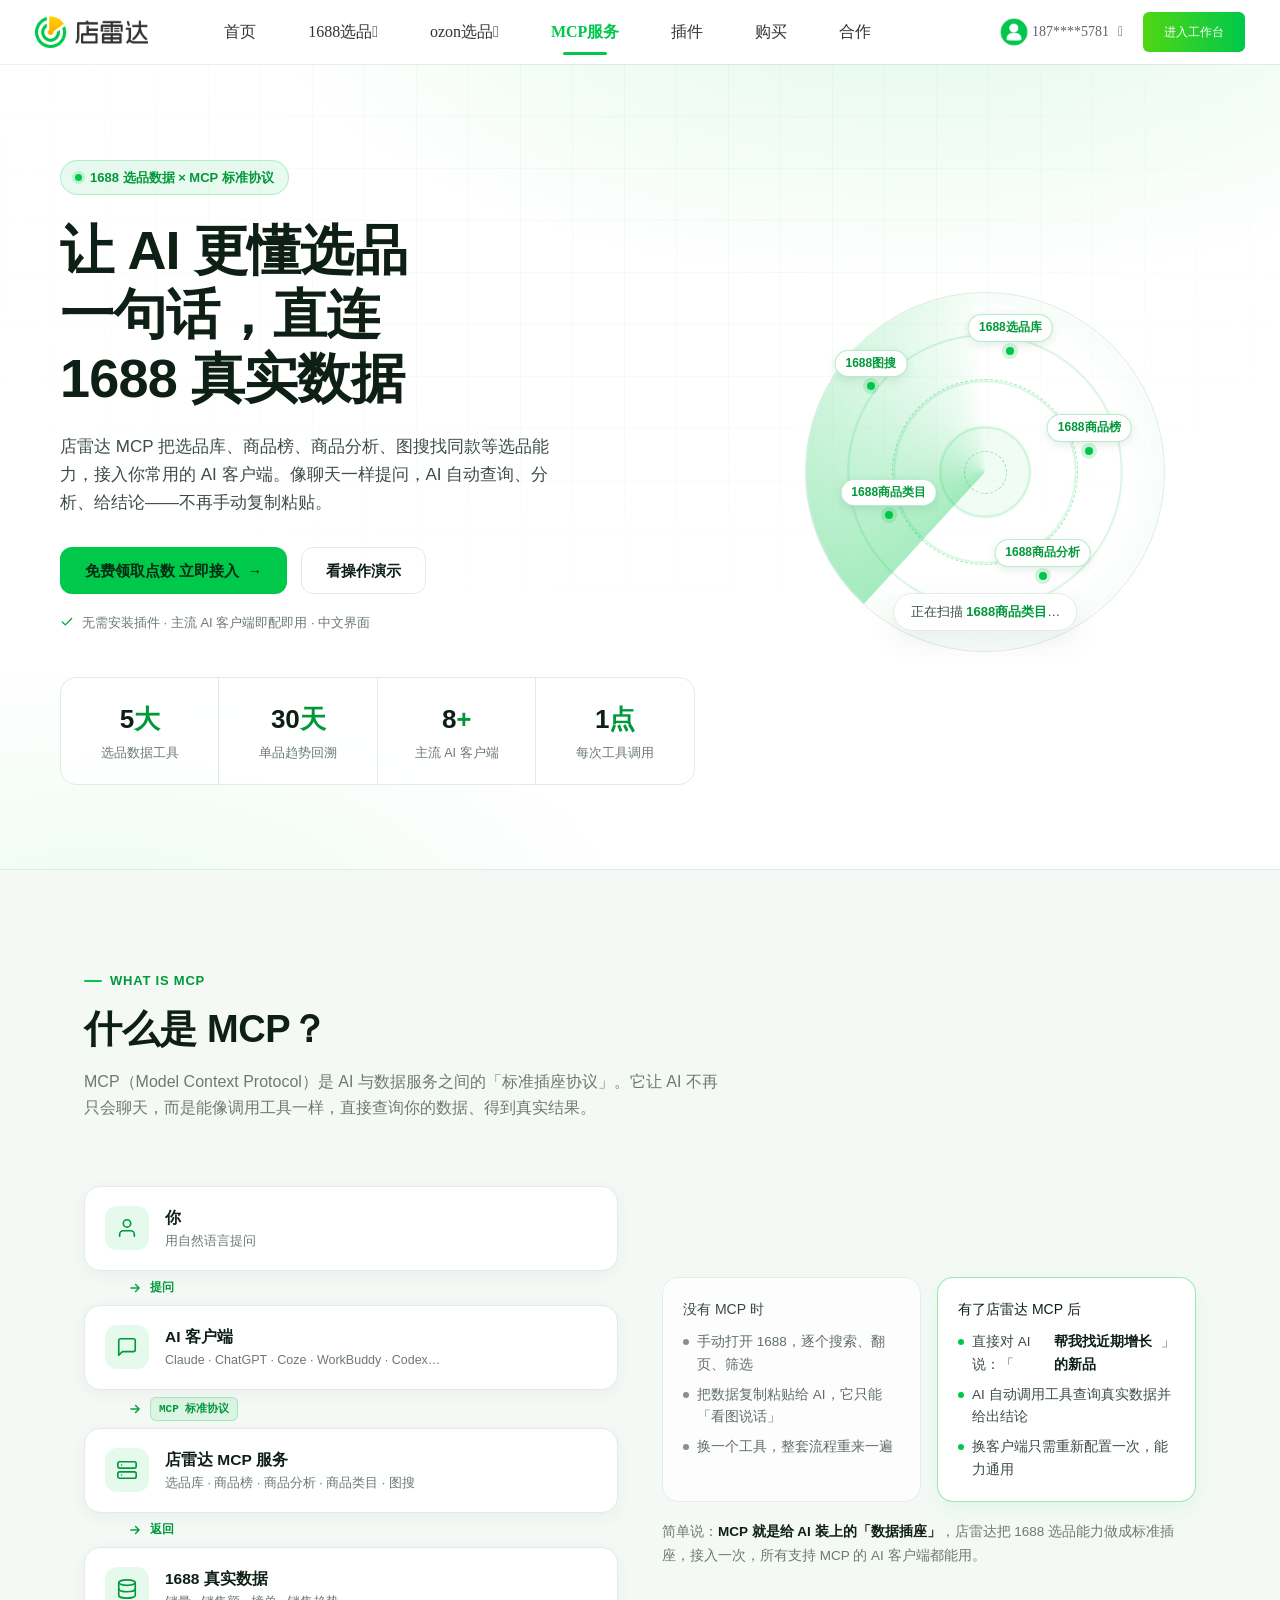
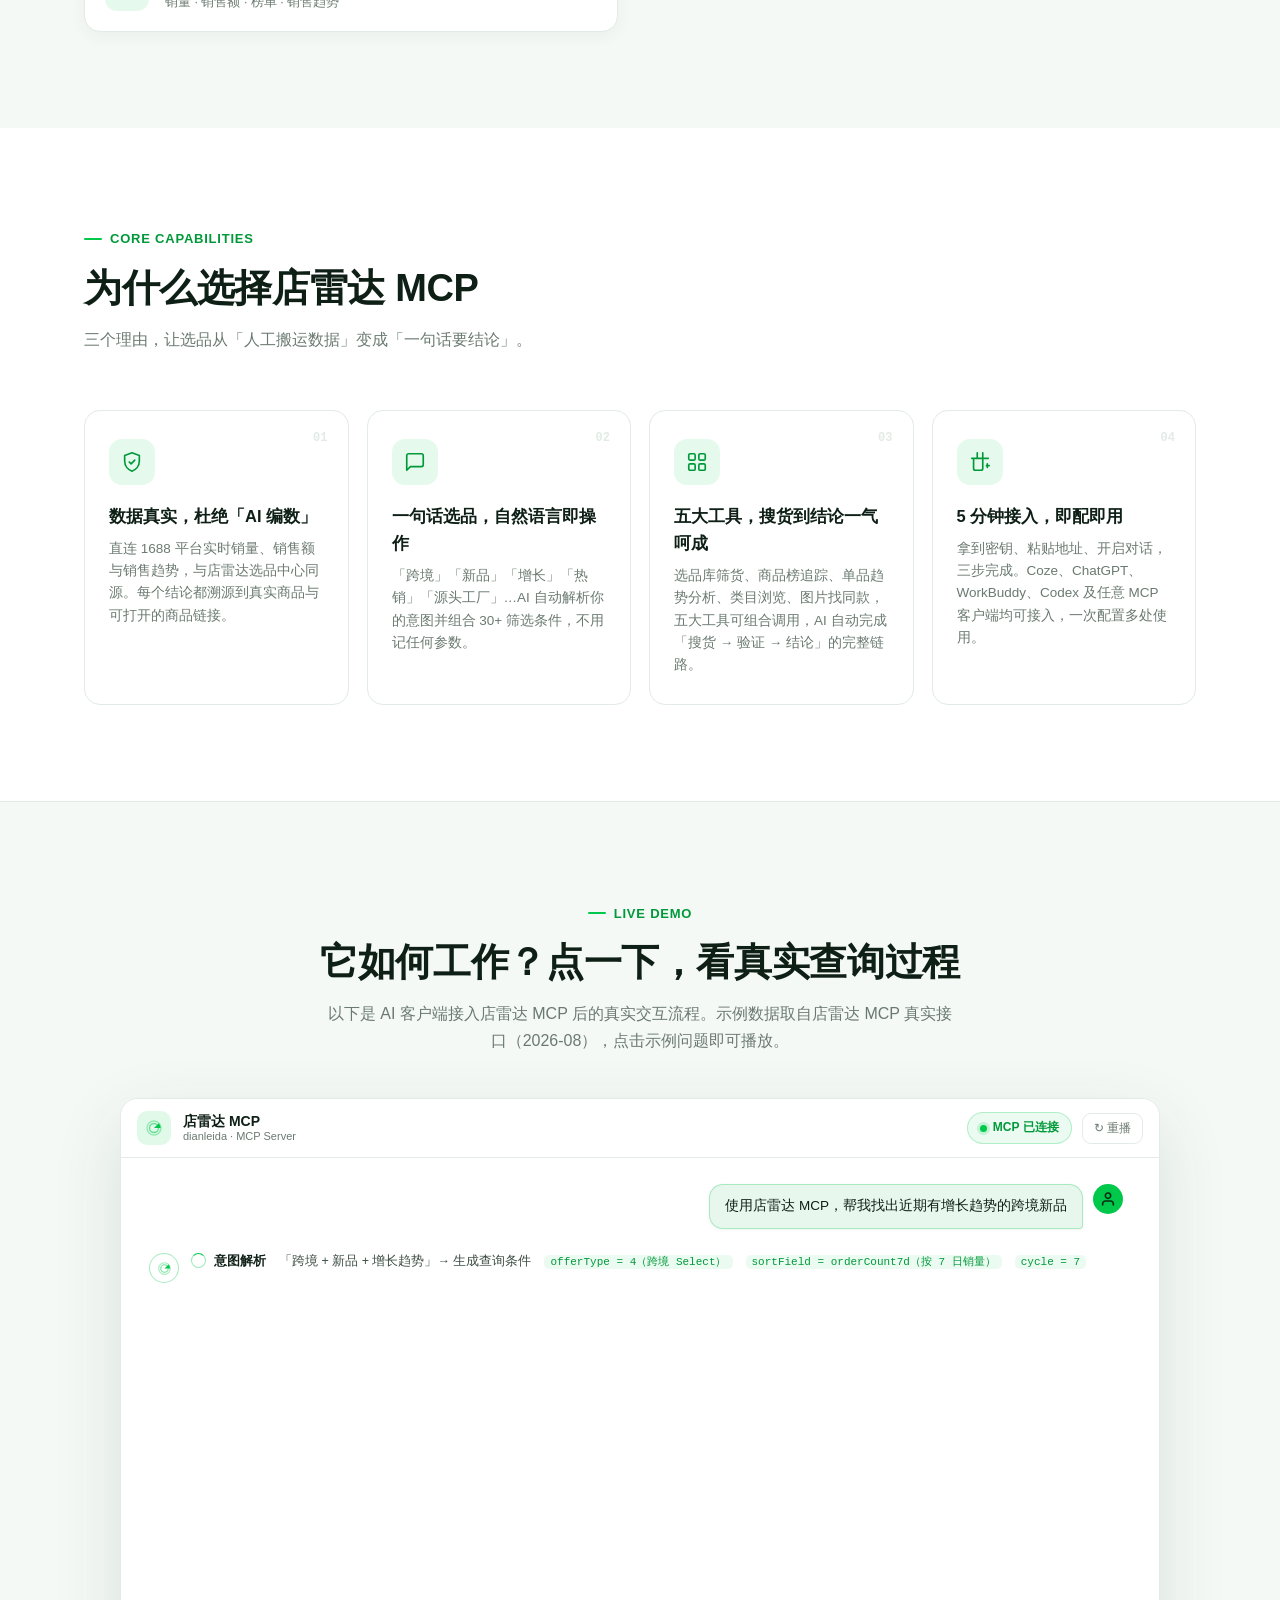
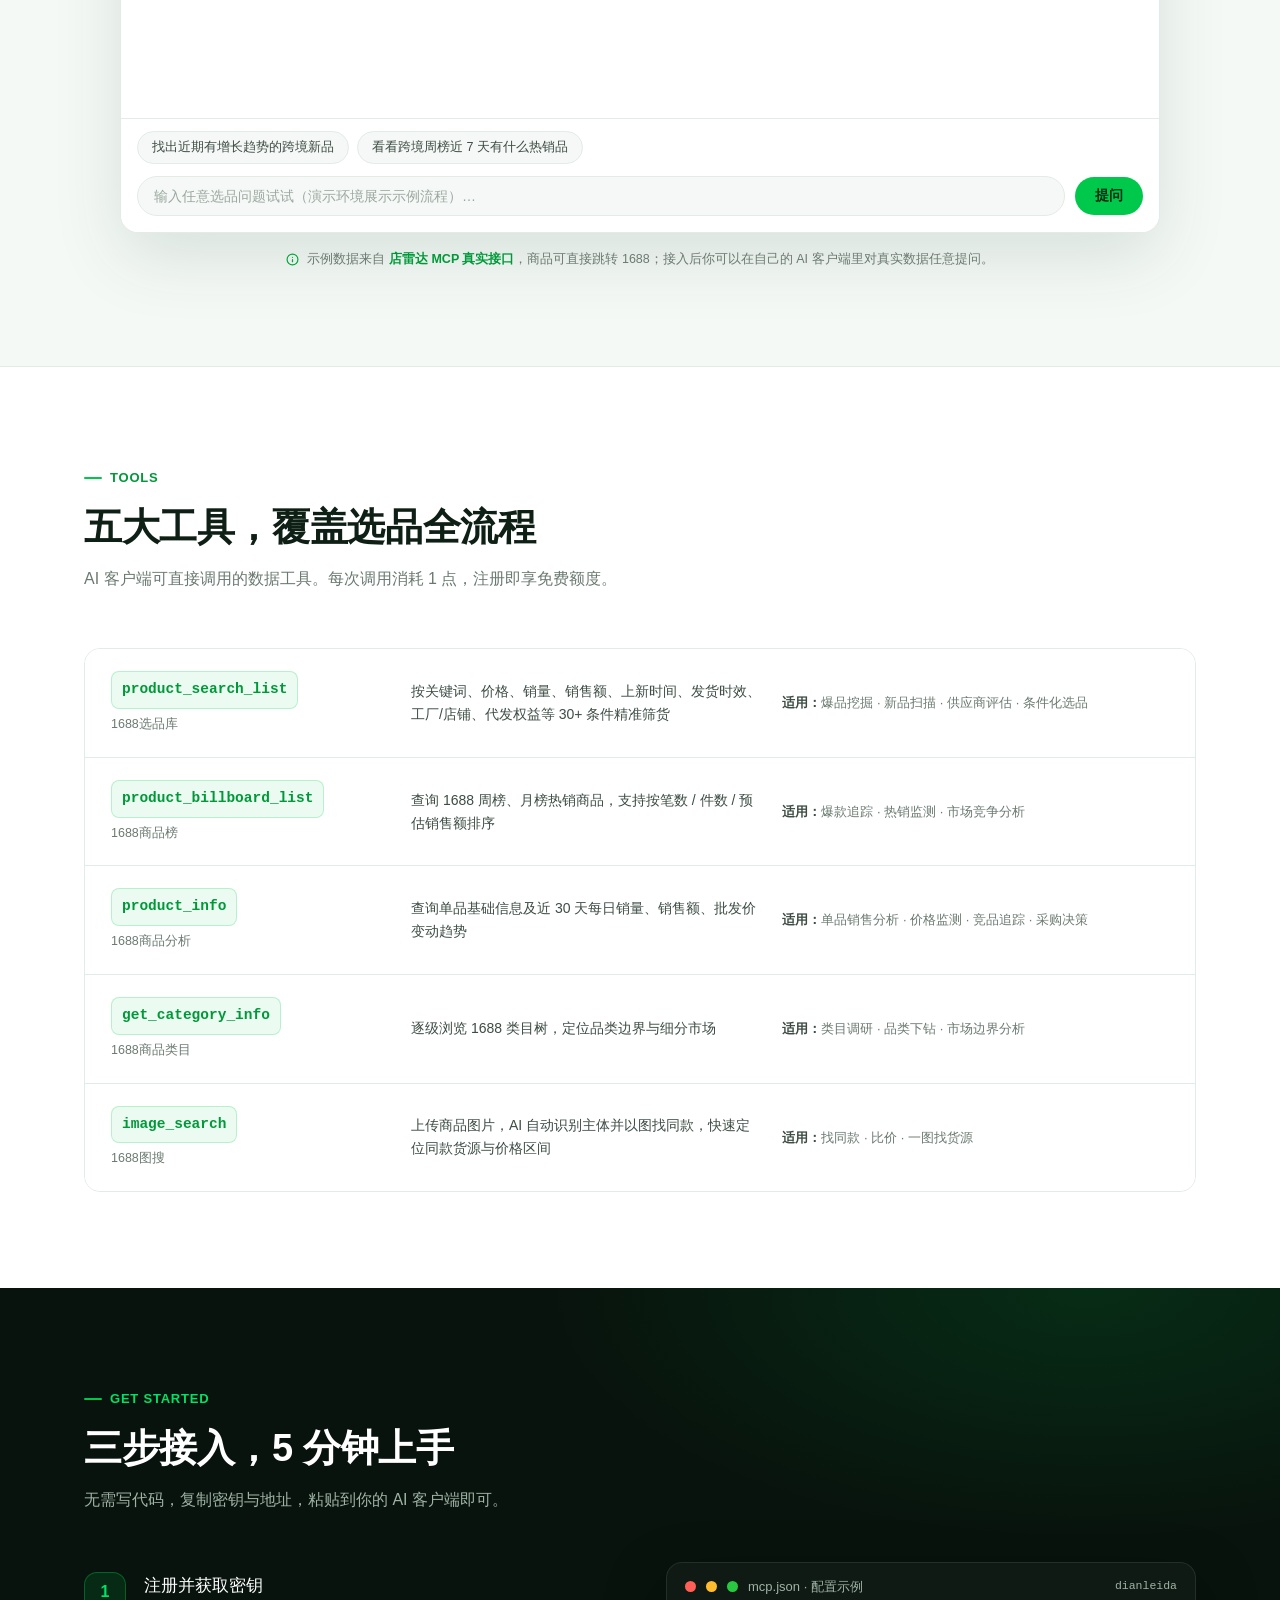
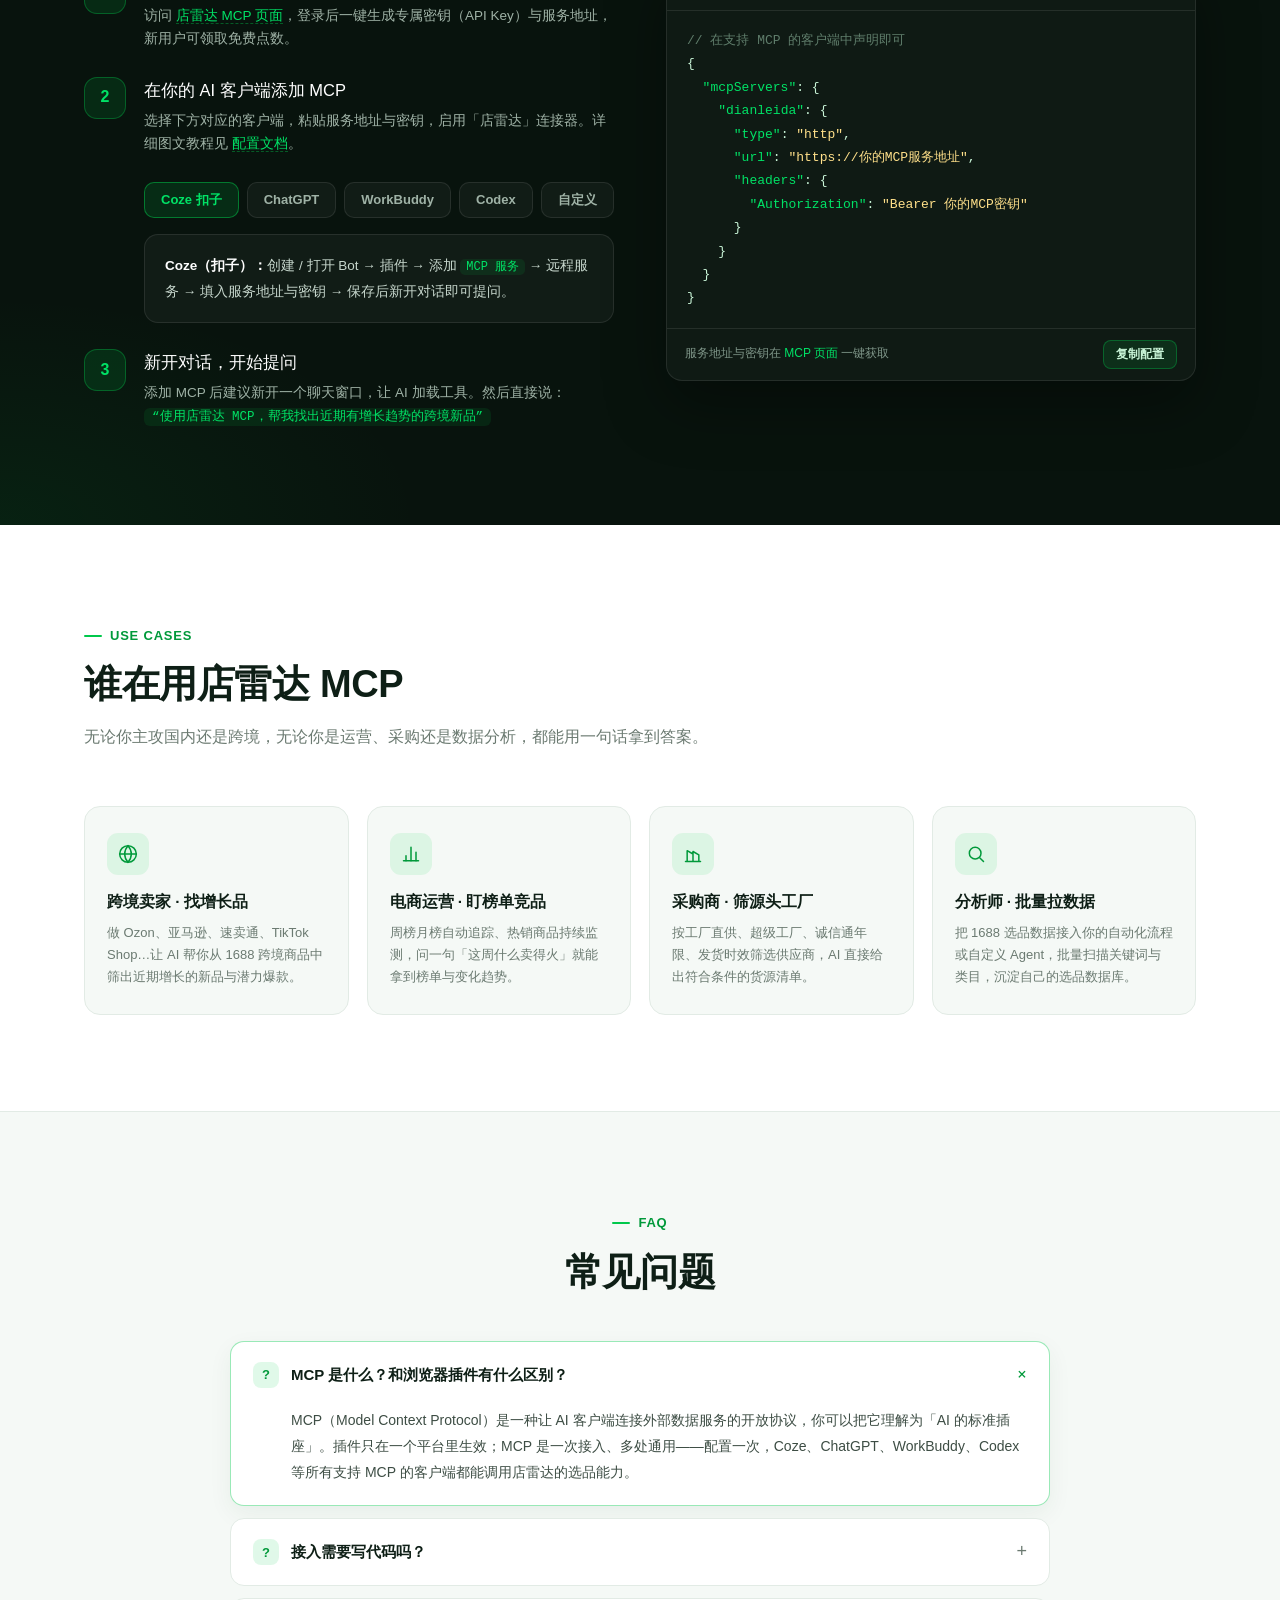
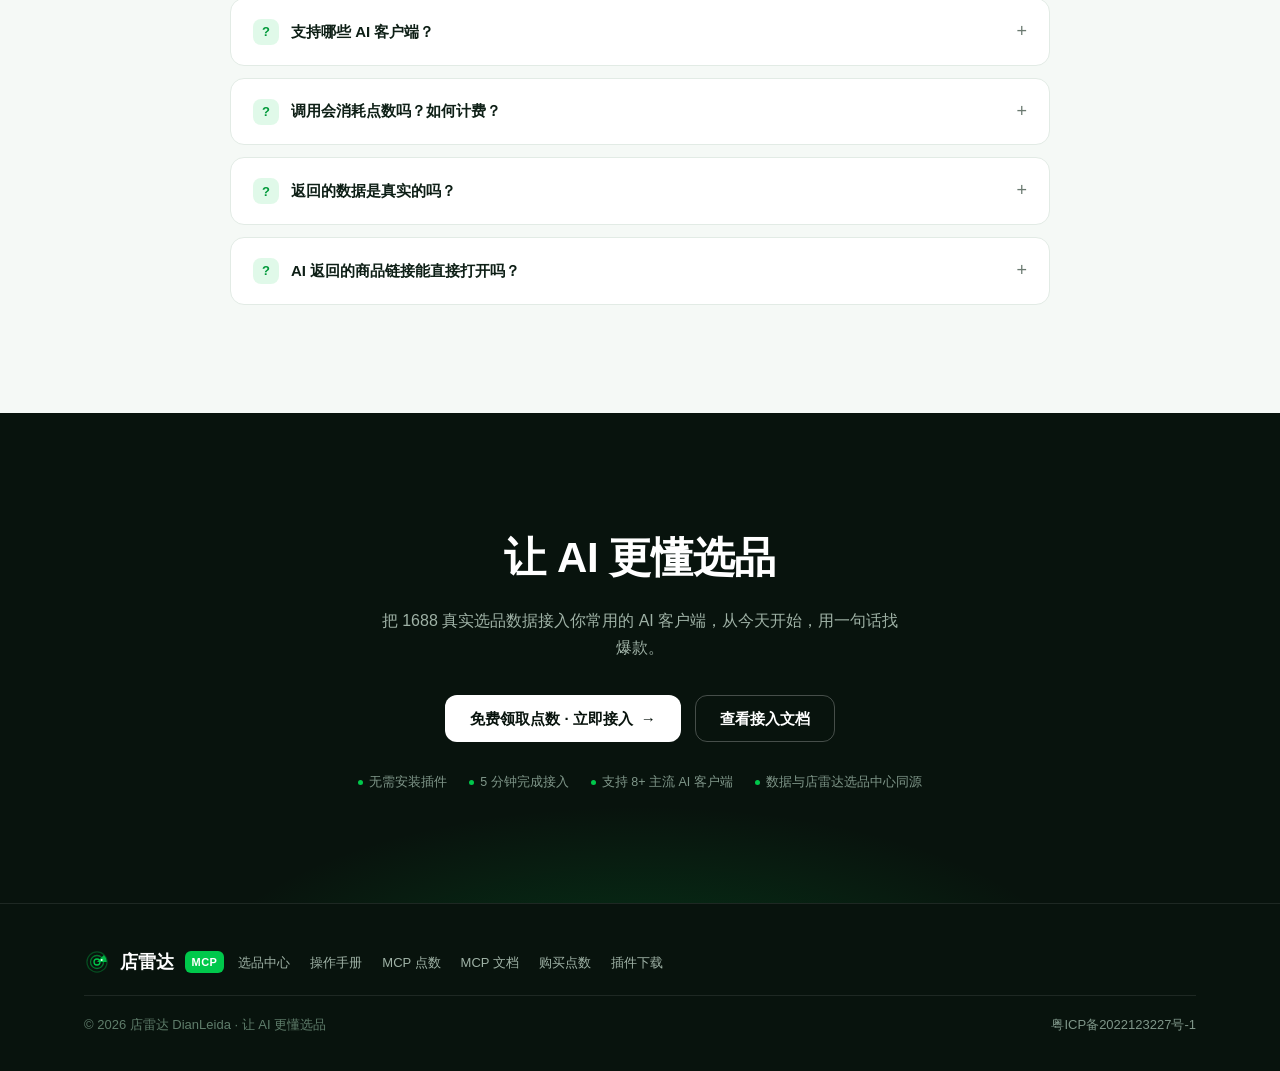
==== 店雷达MCP服务宣传页_嵌入官网导航.html @ 840b2413 "更新: 2026-08-27 16:36:13" ====
<!DOCTYPE html>
<!-- saved from url=(0035)https://www.dianleida.net/download/ -->
<html data-region="ZH" data-n-head="%7B%22data-region%22:%7B%22ssr%22:%22ZH%22%7D%7D"><head>
<!-- 本地静态版：已移除所有脚本和脚本预加载，适合 file:/// 直接打开预览。 -->
<meta http-equiv="Content-Type" content="text/html; charset=UTF-8">
  <meta data-n-head="ssr" name="viewport" content="width=device-width,initial-scale=0.3"><meta data-n-head="ssr" name="baidu-site-verification" content="code-od80mkJdnv"><meta data-n-head="ssr" name="360-site-verification" content="d1bf6523ea0f85540621f820e0c58ddf"><meta data-n-head="ssr" name="sogou_site_verification" content="Ooa70BDplV"><meta data-n-head="ssr" name="google-site-verification" content="0fc0b0c3528fc96b"><meta data-n-head="ssr" data-hid="keywords" name="keywords" content="店雷达,1688插件,阿里巴巴1688数据分析,1688运营,1688类目,1688同行,1688关键词,电商插件,1688上架时间,下载1688图片"><meta data-n-head="ssr" data-hid="description" name="description" content="店雷达1688数据分析工具，助力商家快速选品和分析竞品数据。掌握1688同行店铺数据、关键词排名，支持分析成交记录、SKU销量分析、查看1688类目、商品上架时间、下载1688商品图片和准确查询导出任意商品的交易数据。是一款易安装，快上手、安全的数据分析工具。"><title>店雷达 MCP 服务 · 让 AI 更懂选品</title><!--<base href="/">--><base href="."><link data-n-head="ssr" rel="icon" type="image/x-icon" href="https://obs-office-web.dianleida.net/images/office-web/logo.ico"><!-- 静态预览：已屏蔽本地缓存的统计脚本 hm.js / hm(1).js，避免打点请求。 --><link rel="stylesheet" href="./店雷达1688数据分析插件_阿里数据分析工具下载免费试用_files/971fd23.css"><link rel="stylesheet" href="./店雷达1688数据分析插件_阿里数据分析工具下载免费试用_files/3654290.css"><link rel="stylesheet" href="./店雷达1688数据分析插件_阿里数据分析工具下载免费试用_files/8554608.css"><link rel="stylesheet" href="./店雷达1688数据分析插件_阿里数据分析工具下载免费试用_files/bf22131.css"><link rel="stylesheet" href="./店雷达1688数据分析插件_阿里数据分析工具下载免费试用_files/74f6dd1.css"><link rel="stylesheet" href="./店雷达1688数据分析插件_阿里数据分析工具下载免费试用_files/af297b2.css"><link rel="stylesheet" href="./店雷达1688数据分析插件_阿里数据分析工具下载免费试用_files/9727f31.css"><link rel="stylesheet" href="./店雷达1688数据分析插件_阿里数据分析工具下载免费试用_files/f94f15a.css"><link rel="stylesheet" href="./店雷达1688数据分析插件_阿里数据分析工具下载免费试用_files/09b8680.css"><link rel="stylesheet" href="./店雷达1688数据分析插件_阿里数据分析工具下载免费试用_files/06aa8a3.css"><link rel="stylesheet" href="./店雷达1688数据分析插件_阿里数据分析工具下载免费试用_files/1fa6f61.css"><link rel="stylesheet" href="./店雷达1688数据分析插件_阿里数据分析工具下载免费试用_files/0e08258.css">
  <!-- 静态预览：已屏蔽百度统计脚本，避免本地预览产生外部请求。 -->
  <!-- <meta name="referrer" content="no-referrer" /> -->
  <!-- 静态预览：已屏蔽店雷达统计脚本，避免本地预览产生外部请求。 -->
  
  
   <style type="text/css">@font-face {font-family: "aliyun-captcha-iconfont";src: url("[data-uri]") format("woff2");}.iconfont-aliyun-captcha {font-family: "aliyun-captcha-iconfont" !important;font-size: 16px;font-style: normal;-webkit-font-smoothing: antialiased;-moz-osx-font-smoothing: grayscale;}.aliyun-captcha .icon-close-line:before {content: "\e67e";}</style>
<link rel="preload" as="style" href="./店雷达1688数据分析插件_阿里数据分析工具下载免费试用_files/dab0f48.css"><link rel="preload" as="style" href="./店雷达1688数据分析插件_阿里数据分析工具下载免费试用_files/abe4d73.css"><link rel="preload" as="style" href="./店雷达1688数据分析插件_阿里数据分析工具下载免费试用_files/05ef639.css"><link rel="preload" as="style" href="./店雷达1688数据分析插件_阿里数据分析工具下载免费试用_files/33c8aa2.css"><link rel="preload" as="style" href="./店雷达1688数据分析插件_阿里数据分析工具下载免费试用_files/ab63a2e.css"><link rel="preload" as="style" href="./店雷达1688数据分析插件_阿里数据分析工具下载免费试用_files/2e7a4ce.css"><link rel="preload" as="style" href="./店雷达1688数据分析插件_阿里数据分析工具下载免费试用_files/fef10a3.css"><link rel="preload" as="style" href="./店雷达1688数据分析插件_阿里数据分析工具下载免费试用_files/d9d80a9.css"><style type="text/css" id="dld-style"><br>        @font-face {<br>      font-family: "element-icons";<br>      src: url('https://obs.dianleida.net/public/element-icons.woff') format('woff');<br>    }<br>    @font-face {<br>      font-family: "dld-iconfont";<br>      src: url('//at.alicdn.com/t/c/font_3690587_h75s0hrg8rj.woff2?t=1747796801074') format('woff2'),<br>       url('//at.alicdn.com/t/c/font_3690587_h75s0hrg8rj.woff?t=1747796801074') format('woff'),<br>       url('//at.alicdn.com/t/c/font_3690587_h75s0hrg8rj.ttf?t=1747796801074') format('truetype');<br>}<br>    }<br>    </style></head>



<style>
  body{margin:0;background:#fff;}
  .dld-header-all{position:sticky!important;top:0;z-index:1000;box-shadow:0 1px 0 rgba(0,0,0,.06);}
  .dld-header-all .menu-item{position:relative!important;}
  .dld-header-all .menu-item.mcp-current{color:#00c84b!important;font-weight:600!important;}
  .dld-header-all .menu-item.mcp-current::after{display:none!important;}
  .dld-header-all .menu-item.mcp-current .mcp-text{position:relative;display:inline-block;line-height:64px;}
  .dld-header-all .menu-item.mcp-current .mcp-text::after{content:""!important;position:absolute!important;left:50%!important;bottom:9px!important;transform:translateX(-50%)!important;width:44px!important;height:3px!important;border-radius:3px!important;background:#00c84b!important;display:block!important;opacity:1!important;}
  .dld-mcp-page{font-family:"PingFang SC","Hiragino Sans GB","Microsoft YaHei","Noto Sans SC",-apple-system,"Segoe UI",Roboto,sans-serif;color:#0e1f16;background:#fff;line-height:1.65;-webkit-font-smoothing:antialiased;}
  .dld-mcp-page *{box-sizing:border-box;}
  .dld-mcp-page .hero{margin-top:0;}
</style>
<style>

  :root{
    --brand:#00c84b;
    --brand-2:#00e266;
    --brand-deep:#00993a;
    --brand-ink:#032b12;
    --ink:#0e1f16;
    --ink-2:#3d4d44;
    --muted:#6b7a71;
    --bg:#ffffff;
    --bg-soft:#f5f9f6;
    --line:#e2ebe5;
    --dark:#08130d;
    --dark-2:#0d2016;
    --dark-line:rgba(255,255,255,.09);
    --dark-text:#dce9e1;
    --radius:16px;
    --shadow:0 10px 30px rgba(8,60,35,.08);
    --font:"PingFang SC","Hiragino Sans GB","Microsoft YaHei","Noto Sans SC",-apple-system,"Segoe UI",Roboto,sans-serif;
    --mono:"SF Mono","Cascadia Code",Consolas,"JetBrains Mono",Menlo,monospace;
  }
  *{margin:0;padding:0;box-sizing:border-box}
  .dld-mcp-page-html{scroll-behavior:smooth}
  .dld-mcp-page{font-family:var(--font);color:var(--ink);background:var(--bg);line-height:1.65;-webkit-font-smoothing:antialiased}
  ::selection{background:rgba(0,200,75,.18)}
  a{color:var(--brand-deep);text-decoration:none}
  img{max-width:100%}
  .container{max-width:1160px;margin:0 auto;padding:0 24px}
  section{scroll-margin-top:76px}

  /* ---------- 通用标题 ---------- */
  .eyebrow{display:inline-flex;align-items:center;gap:8px;font-size:13px;font-weight:600;letter-spacing:.06em;color:var(--brand-deep);text-transform:uppercase;margin-bottom:14px}
  .eyebrow::before{content:"";width:18px;height:2px;background:var(--brand);border-radius:2px}
  .sec-title{font-size:clamp(26px,3.4vw,38px);font-weight:700;letter-spacing:-.01em;line-height:1.3}
  .sec-sub{color:var(--muted);font-size:16px;max-width:640px;margin-top:14px}
  .sec-head{max-width:760px;margin-bottom:56px}

  /* ---------- 按钮 ---------- */
  .btn{display:inline-flex;align-items:center;gap:8px;font-family:var(--font);font-size:15px;font-weight:600;padding:12px 24px;border-radius:12px;border:1px solid transparent;cursor:pointer;transition:all .2s ease;line-height:1.4}
  .btn-primary{background:var(--brand);color:var(--brand-ink)}
  .btn-primary:hover{background:var(--brand-2);transform:translateY(-1px);box-shadow:0 8px 20px rgba(0,200,75,.25)}
  .btn-ghost{background:transparent;border-color:var(--line);color:var(--ink)}
  .btn-ghost:hover{border-color:var(--brand);color:var(--brand-deep);background:rgba(0,200,75,.05)}
  .btn-dark{background:#fff;color:var(--dark)}
  .btn-dark:hover{background:var(--brand-2);transform:translateY(-1px)}
  .btn-ghost-dark{background:transparent;border-color:rgba(255,255,255,.25);color:#fff}
  .btn-ghost-dark:hover{border-color:var(--brand);color:var(--brand-2)}
  .btn .arr{transition:transform .2s ease}
  .btn:hover .arr{transform:translateX(3px)}

  /* ---------- Hero ---------- */
  .hero{position:relative;overflow:hidden;background:radial-gradient(1100px 520px at 72% -12%,rgba(0,200,75,.12),transparent 62%),radial-gradient(900px 460px at 8% 108%,rgba(0,200,75,.07),transparent 60%),var(--bg)}
  .hero::before{content:"";position:absolute;inset:0;background-image:linear-gradient(rgba(0,200,75,.05) 1px,transparent 1px),linear-gradient(90deg,rgba(0,200,75,.05) 1px,transparent 1px);background-size:52px 52px;mask-image:radial-gradient(ellipse 80% 70% at 50% 20%,#000 20%,transparent 75%);pointer-events:none}
  .hero-inner{position:relative;padding:96px 0 84px;display:grid;grid-template-columns:1.15fr .85fr;gap:56px;align-items:center}
  .hero-badge{display:inline-flex;align-items:center;gap:8px;font-size:13px;font-weight:600;color:var(--brand-deep);background:rgba(0,200,75,.09);border:1px solid rgba(0,200,75,.25);border-radius:999px;padding:6px 14px;margin-bottom:24px}
  .hero-badge .dot{width:7px;height:7px;border-radius:50%;background:var(--brand);box-shadow:0 0 0 3px rgba(0,200,75,.18)}
  .hero h1{font-size:clamp(34px,5vw,54px);font-weight:800;line-height:1.18;letter-spacing:-.015em}
  .hero h1 .hl{position:relative;white-space:nowrap}
  .hero h1 .hl::after{content:"";position:absolute;left:0;right:0;bottom:6px;height:10px;background:rgba(0,200,75,.22);border-radius:6px;z-index:-1}
  .hero-sub{color:var(--ink-2);font-size:17px;max-width:520px;margin:22px 0 30px}
  .hero-actions{display:flex;gap:14px;flex-wrap:wrap}
  .hero-note{display:flex;align-items:center;gap:8px;margin-top:18px;font-size:13px;color:var(--muted)}
  .hero-stats{display:flex;gap:0;margin-top:44px;border:1px solid var(--line);border-radius:var(--radius);background:rgba(255,255,255,.75);backdrop-filter:blur(6px);overflow:hidden}
  .hero-stats .stat{flex:1;padding:20px 12px;text-align:center;border-right:1px solid var(--line)}
  .hero-stats .stat:last-child{border-right:none}
  .hero-stats .num{font-size:26px;font-weight:800;color:var(--ink);font-variant-numeric:tabular-nums;letter-spacing:-.01em}
  .hero-stats .num em{font-style:normal;color:var(--brand-deep)}
  .hero-stats .lbl{font-size:12.5px;color:var(--muted);margin-top:2px}

  .hero-visual{position:relative;display:flex;align-items:center;justify-content:center}
  .radar-disc{position:relative;width:min(360px,90%);aspect-ratio:1;border-radius:50%;border:1px solid var(--line);background:
    radial-gradient(circle at center,rgba(0,200,75,.06) 0 18%,transparent 19%),
    repeating-radial-gradient(circle at center,transparent 0 17%,rgba(0,200,75,.14) 17.4% 17.8%,transparent 18.2%);
    box-shadow:inset 0 0 60px rgba(0,200,75,.05)}
  .radar-disc .ring{position:absolute;inset:24%;border:1px dashed rgba(0,200,75,.4);border-radius:50%}
  .radar-disc .ring.r2{inset:44%}
  .radar-disc .sweep{position:absolute;inset:0;border-radius:50%;background:conic-gradient(from 0deg,rgba(0,200,75,.34),rgba(0,200,75,.06) 34%,transparent 38%);will-change:transform}
  .tool-node{position:absolute;left:50%;top:50%;transform:translate(-50%,-50%);opacity:.12;transition:opacity .3s ease;pointer-events:none}
  .tool-node.lit{opacity:1}
  .tool-node .tdot{display:block;width:8px;height:8px;border-radius:50%;background:var(--brand);box-shadow:0 0 0 4px rgba(0,200,75,.18);animation:tdotPulse 1.6s ease-in-out infinite}
  @keyframes tdotPulse{50%{box-shadow:0 0 0 7px rgba(0,200,75,.07)}}
  .tool-node .tlab{position:absolute;left:50%;bottom:13px;transform:translateX(-50%);font-size:12px;font-weight:600;color:var(--brand-deep);background:#fff;border:1px solid rgba(0,200,75,.3);border-radius:999px;padding:3px 10px;white-space:nowrap;box-shadow:0 3px 10px rgba(8,60,35,.1)}
  .tool-node.tn1{left:57%;top:16%}
  .tool-node.tn2{left:79%;top:44%}
  .tool-node.tn3{left:66%;top:79%}
  .tool-node.tn4{left:23%;top:62%}
  .tool-node.tn5{left:18%;top:26%}
  .radar-cap{position:absolute;left:50%;bottom:6%;transform:translateX(-50%);background:rgba(255,255,255,.9);border:1px solid var(--line);border-radius:999px;padding:7px 16px;font-size:13px;color:var(--ink-2);white-space:nowrap;box-shadow:var(--shadow)}
  .radar-cap b{color:var(--brand-deep)}

  /* ---------- 什么是 MCP ---------- */
  .what{padding:96px 0;background:var(--bg-soft);border-top:1px solid var(--line)}
  .what-grid{display:grid;grid-template-columns:1fr 1fr;gap:44px;align-items:center}
  .flow{display:flex;flex-direction:column;gap:0;margin-top:8px}
  .flow-node{display:flex;align-items:center;gap:16px;background:#fff;border:1px solid var(--line);border-radius:var(--radius);padding:18px 20px;box-shadow:0 4px 16px rgba(8,60,35,.05)}
  .flow-node .ico{flex:none;width:44px;height:44px;border-radius:12px;background:rgba(0,200,75,.1);display:flex;align-items:center;justify-content:center;font-size:20px}
  .flow-node .t1{font-weight:700;font-size:15.5px}
  .flow-node .t2{font-size:12.5px;color:var(--muted);margin-top:1px}
  .flow-arrow{display:flex;align-items:center;gap:8px;padding:7px 0 7px 44px;color:var(--brand-deep);font-size:12px;font-weight:600}
  .flow-arrow svg{flex:none}
  .flow-arrow .proto{font-family:var(--mono);font-size:11px;background:rgba(0,200,75,.1);border:1px solid rgba(0,200,75,.25);border-radius:6px;padding:2px 8px;color:var(--brand-deep)}
  .cmp{margin-top:36px;display:grid;grid-template-columns:1fr 1fr;gap:16px}
  .cmp-card{border:1px solid var(--line);border-radius:var(--radius);padding:20px;background:#fff}
  .cmp-card.bad{opacity:.8}
  .cmp-card.good{border-color:rgba(0,200,75,.4);box-shadow:0 8px 24px rgba(0,200,75,.08)}
  .cmp-card h4{font-size:14px;display:flex;align-items:center;gap:8px;margin-bottom:10px}
  .cmp-card ul{list-style:none;font-size:13.5px;color:var(--ink-2);display:flex;flex-direction:column;gap:8px}
  .cmp-card li{display:flex;gap:8px}
  .cmp-card li::before{content:"";flex:none;width:6px;height:6px;border-radius:50%;margin-top:8px;background:var(--muted)}
  .cmp-card.good li::before{background:var(--brand)}
  .cmp-card li b{color:var(--ink)}

  /* ---------- 核心能力 ---------- */
  .features{padding:96px 0}
  .feat-grid{display:grid;grid-template-columns:repeat(4,1fr);gap:18px}
  .feat{position:relative;border:1px solid var(--line);border-radius:var(--radius);padding:28px 24px;background:#fff;transition:all .25s ease;overflow:hidden}
  .feat:hover{transform:translateY(-4px);box-shadow:var(--shadow);border-color:rgba(0,200,75,.35)}
  .feat .ico{width:46px;height:46px;border-radius:13px;background:rgba(0,200,75,.1);display:flex;align-items:center;justify-content:center;margin-bottom:18px}
  .feat .ico svg{stroke:var(--brand-deep)}
  .feat h3{font-size:16.5px;font-weight:700;margin-bottom:8px}
  .feat p{font-size:13.5px;color:var(--muted)}
  .feat .no{position:absolute;top:18px;right:20px;font-family:var(--mono);font-size:12px;color:var(--line);font-weight:700}
  .feat:hover .no{color:rgba(0,200,75,.5)}

  /* ---------- 演示 ---------- */
  .demo{padding:96px 0;background:var(--bg-soft);border-top:1px solid var(--line);border-bottom:1px solid var(--line)}
  .demo-wrap{max-width:1040px;margin:0 auto}
  /* ---------- 交互演示（AI 客户端风格） ---------- */
  .chat{border:1px solid var(--line);border-radius:18px;background:#fff;overflow:hidden;box-shadow:0 24px 70px rgba(8,60,35,.12)}
  .chat-head{display:flex;align-items:center;gap:12px;padding:12px 16px;background:#fff;border-bottom:1px solid var(--line)}
  .chat-head .brand-ico{flex:none;width:34px;height:34px;border-radius:10px;background:rgba(0,200,75,.12);display:flex;align-items:center;justify-content:center}
  .chat-head .tt{font-size:14px;font-weight:700;line-height:1.25}
  .chat-head .tt small{display:block;font-size:11px;font-weight:500;color:var(--muted)}
  .chat-head .side{margin-left:auto;display:flex;align-items:center;gap:10px}
  .chat-head .online{display:flex;align-items:center;gap:6px;font-size:12px;color:var(--brand-deep);font-weight:600;background:rgba(0,200,75,.08);border:1px solid rgba(0,200,75,.25);border-radius:999px;padding:5px 12px}
  .chat-head .online::before{content:"";width:7px;height:7px;border-radius:50%;background:var(--brand);box-shadow:0 0 0 3px rgba(0,200,75,.18)}
  .chat-head .replay{background:none;border:1px solid var(--line);color:var(--muted);font-size:12px;border-radius:9px;padding:6px 11px;cursor:pointer;transition:.2s;display:flex;align-items:center;gap:5px}
  .chat-head .replay:hover{color:var(--brand-deep);border-color:var(--brand)}
  .chat-body{background:#fff;padding:26px 28px 18px;display:flex;flex-direction:column;gap:22px;height:560px;overflow-y:auto;scrollbar-gutter:stable}
  .chat-body::-webkit-scrollbar{width:8px}
  .chat-body::-webkit-scrollbar-thumb{background:rgba(8,60,35,.14);border-radius:4px}
  .msg.user{display:flex;justify-content:flex-end;gap:10px}
  .msg.user .avatar{flex:none;width:30px;height:30px;border-radius:50%;background:var(--brand);display:flex;align-items:center;justify-content:center;order:2}
  .msg.user .bubble{background:#e7f7ed;border:1px solid rgba(0,200,75,.28);border-radius:14px 14px 4px 14px;padding:10px 15px;font-size:13.5px;color:var(--ink);max-width:78%;line-height:1.7;box-shadow:0 1px 4px rgba(8,60,35,.06)}
  .msg.ai{display:flex;gap:12px;max-width:100%}
  .msg.ai .avatar{flex:none;width:30px;height:30px;border-radius:50%;background:#fff;border:1px solid rgba(0,200,75,.35);display:flex;align-items:center;justify-content:center;margin-top:2px}
  .ai-body{flex:1;min-width:0;display:flex;flex-direction:column;gap:14px}
  .think-dots{display:inline-flex;gap:5px;align-items:center;background:#f6faf7;border:1px solid var(--line);border-radius:14px;padding:12px 16px}
  .think-dots i{width:7px;height:7px;border-radius:50%;background:var(--brand);opacity:.35;animation:td 1.1s ease-in-out infinite}
  .think-dots i:nth-child(2){animation-delay:.18s}
  .think-dots i:nth-child(3){animation-delay:.36s}
  @keyframes td{50%{opacity:1;transform:translateY(-2px)}}
  .think{display:flex;align-items:flex-start;gap:8px;font-size:12.5px;color:var(--ink-2);line-height:1.65}
  .think .ic{flex:none;width:15px;height:15px;border-radius:50%;border:1.5px solid rgba(0,200,75,.4);border-top-color:var(--brand);animation:spin .8s linear infinite;margin-top:2px}
  .think.done .ic{animation:none;border-color:transparent;background:rgba(0,200,75,.16);position:relative}
  .think.done .ic::after{content:"✓";position:absolute;inset:0;font-size:10px;color:var(--brand-deep);display:flex;align-items:center;justify-content:center}
  .think b{color:var(--ink)}
  .think code{font-family:var(--mono);font-size:11px;background:rgba(0,200,75,.08);border-radius:5px;padding:1px 6px;color:var(--brand-deep);white-space:nowrap}
  .tcall{border:1px solid var(--line);border-radius:12px;overflow:hidden;background:#fff;box-shadow:0 2px 10px rgba(8,60,35,.05)}
  .tcall .tc-head{display:flex;align-items:center;gap:9px;padding:9px 12px;background:#fbfcfb;border-bottom:1px solid var(--line)}
  .tcall .tc-ico{flex:none;width:22px;height:22px;border-radius:7px;background:rgba(0,200,75,.12);display:flex;align-items:center;justify-content:center}
  .tcall .tc-nm{font-family:var(--mono);font-size:12.5px;font-weight:700;color:var(--ink)}
  .tcall .tc-stat{margin-left:auto;font-size:11.5px;color:var(--muted);display:flex;align-items:center;gap:6px}
  .tcall .tc-stat .spin{width:12px;height:12px;border:2px solid rgba(0,200,75,.2);border-top-color:var(--brand);border-radius:50%;animation:spin .8s linear infinite}
  .tcall .tc-stat.done{color:var(--brand-deep);font-weight:600}
  .tcall .tc-args{display:flex;flex-wrap:wrap;gap:5px;padding:9px 12px}
  .tcall .tc-args span{font-family:var(--mono);font-size:10.5px;color:var(--ink-2);background:#f3f7f4;border:1px solid var(--line);border-radius:6px;padding:2px 7px}
  .tcall .tc-res{padding:8px 12px;border-top:1px dashed var(--line);color:var(--ink-2);font-size:12px;display:flex;gap:8px;align-items:flex-start;line-height:1.6}
  .tcall .tc-res::before{content:"✓";flex:none;width:15px;height:15px;border-radius:50%;background:rgba(0,200,75,.14);color:var(--brand-deep);font-size:10px;display:flex;align-items:center;justify-content:center;margin-top:1px}
  @keyframes spin{to{transform:rotate(360deg)}}
  .atext{font-size:13.5px;color:var(--ink);line-height:1.85;white-space:pre-wrap}
  .atext .cursor{display:inline-block;width:2px;height:14px;background:var(--brand);vertical-align:-2px;margin-left:2px;animation:cur 1s steps(2) infinite}
  @keyframes cur{50%{opacity:0}}
  .acards{margin-top:2px}
  .acards .a-lab{display:flex;align-items:center;gap:8px;font-size:11.5px;font-weight:600;color:var(--muted);margin-bottom:9px}
  .acards .a-lab::after{content:"";flex:1;height:1px;background:var(--line)}
  .pcards{display:grid;grid-template-columns:repeat(3,1fr);gap:18px}
  .pcard.in{animation:cardIn .55s cubic-bezier(.22,.8,.36,1)}
  @keyframes cardIn{from{opacity:0;transform:translateY(16px)}to{opacity:1;transform:translateY(0)}}
  .pcard{background:#fff;border:1px solid var(--line);border-radius:14px;overflow:hidden;transition:.2s;display:flex;flex-direction:column}
  .pcard:hover{transform:translateY(-3px);box-shadow:0 10px 26px rgba(8,60,35,.1);border-color:rgba(0,200,75,.35)}
  .pcard .pimg{position:relative;aspect-ratio:1.15;background:#f2f6f3;display:flex;align-items:center;justify-content:center;overflow:hidden}
  .pcard .pimg img{width:100%;height:100%;object-fit:cover;transition:transform .3s,opacity .5s}
  .pcard:hover .pimg img{transform:scale(1.05)}
  .pcard .pimg .fb{position:absolute;inset:0;flex-direction:column;gap:6px;align-items:center;justify-content:center;display:none;font-size:12px;color:var(--muted);background:#eef3f0}
  .pcard .pimg .fb a{color:var(--brand-deep);font-weight:600;font-size:12.5px}
  .pcard .rank{position:absolute;top:8px;left:8px;background:rgba(8,19,13,.72);color:#fff;font-size:11px;font-weight:700;border-radius:7px;padding:3px 8px;backdrop-filter:blur(4px)}
  .pcard .grow{position:absolute;top:8px;right:8px;background:rgba(0,200,75,.92);color:var(--brand-ink);font-size:11px;font-weight:700;border-radius:7px;padding:3px 8px}
  .pcard .bd{padding:15px 16px 16px;display:flex;flex-direction:column;gap:9px;flex:1}
  .pcard .nm{font-size:13px;font-weight:600;line-height:1.5;display:-webkit-box;-webkit-line-clamp:2;-webkit-box-orient:vertical;overflow:hidden;min-height:39px}
  .pcard .meta{display:flex;gap:14px;font-size:12px;color:var(--muted);font-variant-numeric:tabular-nums}
  .pcard .meta b{color:var(--ink);font-size:13px}
  .pcard .meta .price b{color:#e53e3e;font-size:15px}
  .pcard .bars{display:flex;align-items:flex-end;gap:3px;height:26px;padding-top:2px}
  .pcard .bars i{flex:1;background:rgba(0,200,75,.75);border-radius:2px 2px 0 0;min-height:2px;transition:.2s}
  .pcard .bars i:last-child{background:var(--brand)}
  .pcard:hover .bars i{background:var(--brand-2)}
  .pcard .lnk{margin-top:auto;font-size:12px;color:var(--brand-deep);font-weight:600;display:flex;align-items:center;gap:4px}
  .pcard .lnk:hover{text-decoration:underline}
  .chat-foot{padding:12px 16px 16px;background:#fff;border-top:1px solid var(--line)}
  .chips{display:flex;flex-wrap:wrap;gap:8px;margin-bottom:12px}
  .chips button{font-family:var(--font);font-size:12.5px;color:var(--ink-2);background:#f5f8f6;border:1px solid var(--line);border-radius:999px;padding:7px 14px;cursor:pointer;transition:.2s}
  .chips button:hover{border-color:var(--brand);color:var(--brand-deep);background:rgba(0,200,75,.06)}
  .chat-input{display:flex;gap:10px;align-items:center}
  .chat-input input{flex:1;font-family:var(--font);font-size:14px;padding:11px 16px;border:1px solid var(--line);border-radius:999px;outline:none;background:#f5f8f6;transition:.2s;color:var(--ink)}
  .chat-input input:focus{border-color:var(--brand);background:#fff;box-shadow:0 0 0 3px rgba(0,200,75,.1)}
  .chat-input input::placeholder{color:#9aa89f}
  .chat-input .send{flex:none;font-family:var(--font);font-size:13.5px;font-weight:600;background:var(--brand);color:var(--brand-ink);border:none;border-radius:999px;padding:10px 20px;cursor:pointer;transition:.2s}
  .chat-input .send:hover{background:var(--brand-2)}
  .demo-note{display:flex;align-items:center;gap:8px;justify-content:center;margin-top:16px;font-size:12.5px;color:var(--muted)}
  .demo-note b{color:var(--brand-deep)}

  /* ---------- 工具一览 ---------- */
  .tools{padding:96px 0}
  .tool-list{border:1px solid var(--line);border-radius:var(--radius);overflow:hidden}
  .tool-row{display:grid;grid-template-columns:280px 1fr 1.1fr;gap:20px;align-items:center;padding:22px 26px;border-bottom:1px solid var(--line);background:#fff;transition:.2s}
  .tool-row:last-child{border-bottom:none}
  .tool-row:hover{background:var(--bg-soft)}
  .tool-name{display:flex;flex-direction:column;gap:3px}
  .tool-name code{font-family:var(--mono);font-size:14.5px;font-weight:700;color:var(--brand-deep);background:rgba(0,200,75,.08);border:1px solid rgba(0,200,75,.22);border-radius:8px;padding:6px 10px;width:fit-content}
  .tool-name span{font-size:12.5px;color:var(--muted);margin-top:2px}
  .tool-desc{font-size:14px;color:var(--ink-2)}
  .tool-use{font-size:13px;color:var(--muted)}
  .tool-use b{color:var(--ink-2);font-weight:600}

  /* ---------- 接入指南 ---------- */
  .guide{padding:96px 0;background:var(--dark);color:var(--dark-text);position:relative;overflow:hidden}
  .guide::before{content:"";position:absolute;inset:0;background:radial-gradient(900px 420px at 85% 0%,rgba(0,200,75,.14),transparent 60%),radial-gradient(700px 380px at 0% 100%,rgba(0,200,75,.08),transparent 60%);pointer-events:none}
  .guide .container{position:relative}
  .guide .eyebrow{color:var(--brand-2)}
  .guide .sec-title{color:#fff}
  .guide .sec-sub{color:#9fb2a6}
  .guide-grid{display:grid;grid-template-columns:1fr 1fr;gap:52px;align-items:start}
  .steps{display:flex;flex-direction:column;gap:26px;margin-top:10px}
  .step{display:flex;gap:18px}
  .step .no{flex:none;width:42px;height:42px;border-radius:13px;background:rgba(0,200,75,.13);border:1px solid rgba(0,200,75,.35);color:var(--brand-2);font-weight:800;font-size:16px;display:flex;align-items:center;justify-content:center}
  .step h4{color:#fff;font-size:16.5px;margin-bottom:6px}
  .step p{font-size:13.5px;color:#9fb2a6;line-height:1.7}
  .step p a{color:var(--brand-2);border-bottom:1px dashed rgba(0,200,75,.4)}
  .tabs{margin-top:26px;display:flex;flex-wrap:wrap;gap:8px}
  .tabs button{font-family:var(--font);font-size:13px;font-weight:600;color:#9fb2a6;background:rgba(255,255,255,.04);border:1px solid var(--dark-line);border-radius:10px;padding:8px 16px;cursor:pointer;transition:.2s}
  .tabs button.active{background:rgba(0,200,75,.14);border-color:rgba(0,200,75,.5);color:var(--brand-2)}
  .tabs button:hover{color:#fff;border-color:rgba(0,200,75,.4)}
  .tab-panel{display:none;margin-top:16px;background:rgba(255,255,255,.04);border:1px solid var(--dark-line);border-radius:14px;padding:18px 20px;font-size:13.5px;color:#c6d6cc;line-height:1.9}
  .tab-panel.active{display:block}
  .tab-panel b{color:#fff}
  .tab-panel code{font-family:var(--mono);font-size:12px;background:rgba(0,200,75,.1);border-radius:5px;padding:1px 6px;color:var(--brand-2)}
  .config-card{background:rgba(255,255,255,.03);border:1px solid var(--dark-line);border-radius:16px;overflow:hidden;box-shadow:0 24px 60px rgba(0,0,0,.35)}
  .config-card .cc-head{display:flex;align-items:center;gap:10px;padding:13px 18px;border-bottom:1px solid var(--dark-line);font-size:13px;color:#9fb2a6}
  .config-card .cc-head .t{width:11px;height:11px;border-radius:50%}
  .config-card .cc-head .t.r{background:#ff5f57}.config-card .cc-head .t.y{background:#febc2e}.config-card .cc-head .t.g{background:#28c840}
  .config-card .cc-head .fn{margin-left:auto;font-family:var(--mono);font-size:11.5px}
  .config-card pre{margin:0;padding:18px 20px;font-family:var(--mono);font-size:13px;line-height:1.8;color:#c9f5d8;overflow-x:auto}
  .config-card pre .k{color:var(--brand-2)}
  .config-card pre .s{color:#ffe08a}
  .config-card pre .c{color:#5f7d6b}
  .config-card .cc-foot{padding:11px 18px;border-top:1px solid var(--dark-line);display:flex;align-items:center;gap:8px;font-size:12px;color:#7f9689}
  .config-card .copy{margin-left:auto;font-family:var(--font);font-size:12px;font-weight:600;color:#c9f5d8;background:rgba(0,200,75,.12);border:1px solid rgba(0,200,75,.35);border-radius:8px;padding:5px 12px;cursor:pointer;transition:.2s}
  .config-card .copy:hover{background:rgba(0,200,75,.22)}

  /* ---------- 适用场景 ---------- */
  .scenes{padding:96px 0}
  .scene-grid{display:grid;grid-template-columns:repeat(4,1fr);gap:18px}
  .scene{border:1px solid var(--line);border-radius:var(--radius);padding:26px 22px;background:var(--bg-soft);transition:.25s}
  .scene:hover{transform:translateY(-3px);box-shadow:var(--shadow);background:#fff;border-color:rgba(0,200,75,.3)}
  .scene .emo{width:42px;height:42px;border-radius:11px;background:rgba(0,200,75,.1);display:flex;align-items:center;justify-content:center;margin-bottom:14px}
  .scene .emo svg{stroke:var(--brand-deep)}
  .scene h3{font-size:15.5px;font-weight:700;margin-bottom:7px}
  .scene p{font-size:13px;color:var(--muted);line-height:1.7}

  /* ---------- FAQ ---------- */
  .faq{padding:96px 0;background:var(--bg-soft);border-top:1px solid var(--line)}
  .faq-wrap{max-width:820px;margin:0 auto}
  details{border:1px solid var(--line);border-radius:14px;background:#fff;margin-bottom:12px;overflow:hidden;transition:.2s}
  details[open]{border-color:rgba(0,200,75,.4);box-shadow:0 8px 24px rgba(8,60,35,.06)}
  summary{list-style:none;cursor:pointer;padding:18px 22px;font-size:15px;font-weight:600;display:flex;align-items:center;gap:12px}
  summary::-webkit-details-marker{display:none}
  summary .q{flex:none;width:26px;height:26px;border-radius:8px;background:rgba(0,200,75,.12);color:var(--brand-deep);font-size:13px;font-weight:800;display:flex;align-items:center;justify-content:center}
  summary .plus{margin-left:auto;color:var(--muted);font-size:18px;transition:transform .25s;font-weight:400}
  details[open] summary .plus{transform:rotate(45deg);color:var(--brand-deep)}
  details .ans{padding:0 22px 20px 60px;font-size:14px;color:var(--ink-2);line-height:1.85}
  details .ans code{font-family:var(--mono);font-size:12px;background:var(--bg-soft);border:1px solid var(--line);border-radius:5px;padding:1px 6px}
  details .ans a{color:var(--brand-deep);font-weight:600}

  /* ---------- CTA / 页脚 ---------- */
  .cta{padding:110px 0;background:var(--dark);color:#fff;text-align:center;position:relative;overflow:hidden}
  .cta::before{content:"";position:absolute;inset:0;background:radial-gradient(700px 300px at 50% 120%,rgba(0,200,75,.2),transparent 65%);pointer-events:none}
  .cta h2{font-size:clamp(28px,4vw,42px);font-weight:800;letter-spacing:-.01em;position:relative}
  .cta p{color:#9fb2a6;margin:16px auto 34px;max-width:520px;font-size:16px;position:relative}
  .cta .actions{display:flex;gap:14px;justify-content:center;flex-wrap:wrap;position:relative}
  .cta .mini{display:flex;gap:22px;justify-content:center;margin-top:30px;font-size:12.5px;color:#7f9689;flex-wrap:wrap;position:relative}
  .cta .mini span{display:flex;align-items:center;gap:6px}
  .cta .mini span::before{content:"";width:5px;height:5px;border-radius:50%;background:var(--brand)}
  footer{border-top:1px solid var(--dark-line);background:var(--dark);padding:44px 0 36px;color:#7f9689;font-size:13px}
  footer .f-top{display:flex;align-items:center;gap:14px;flex-wrap:wrap;margin-bottom:18px}
  footer .f-top .logo{display:flex;align-items:center;gap:10px;font-weight:700;font-size:18px;color:#fff;letter-spacing:.01em}
  footer .f-top .mcp-tag{font-size:11px;font-weight:700;color:#fff;background:var(--brand);border-radius:6px;padding:2px 7px;letter-spacing:.04em}
  footer .f-links{display:flex;gap:20px;flex-wrap:wrap}
  footer .f-links a{color:#9fb2a6;transition:.2s}
  footer .f-links a:hover{color:var(--brand-2)}
  footer .f-bot{display:flex;justify-content:space-between;gap:12px;flex-wrap:wrap;border-top:1px solid var(--dark-line);padding-top:18px;color:#5f7d6b}
  footer .f-bot a{color:#7f9689}
  footer .f-bot a:hover{color:var(--brand-2)}

  /* ---------- 滚动显现 ---------- */
  .reveal{opacity:0;transform:translateY(22px);transition:opacity .7s ease,transform .7s ease}
  .reveal.in{opacity:1;transform:none}

  /* ---------- 响应式 ---------- */
  @media (max-width:980px){
    .hero-inner{grid-template-columns:1fr;padding:64px 0}
    .hero-visual{order:-1;margin-bottom:8px}
    .radar-disc{width:min(280px,80%)}
    .feat-grid,.scene-grid{grid-template-columns:repeat(2,1fr)}
    .guide-grid{grid-template-columns:1fr;gap:44px}
    .tool-row{grid-template-columns:1fr;gap:10px;padding:20px}
    .what-grid{grid-template-columns:1fr;gap:36px}
    .demo-wrap{max-width:92vw}
    .pcards{grid-template-columns:repeat(2,1fr)}
  }
  @media (max-width:720px){
    .hero-stats{flex-wrap:wrap}
    .hero-stats .stat{flex:1 1 45%;border-bottom:1px solid var(--line)}
    .hero-stats .stat:nth-child(3){border-right:none}
    .feat-grid,.scene-grid{grid-template-columns:1fr}
    .pcards{grid-template-columns:1fr}
    .cmp{grid-template-columns:1fr}
    .sec-head{margin-bottom:40px}
    section{padding:72px 0}
    .chat-body{height:520px;padding:18px 16px 14px;gap:18px}
    .msg.user .bubble{max-width:100%}
    .msg.ai .ai-body{max-width:100%}
  }

</style>
</head>
<body>
<div class="dld-header-all" style="background: transparent; height: 64px; color: rgb(0, 0, 0);" data-v-5f117bb2="" data-v-5c39e3ba=""><!----> <div class="dld-header" style="background:#fff" data-v-5f117bb2=""><div class="dld-header-main dld-flexalign-center" data-v-5f117bb2=""><div class="dfc dld-flexitem-1" data-v-5f117bb2=""><div class="logo dld-flexalign-center" data-v-5f117bb2=""><img src="./店雷达1688数据分析插件_阿里数据分析工具下载免费试用_files/logo.png" style="height:32px" data-v-5f117bb2=""></div> <div class="dld-flexalign-center menu-list back-list" data-v-5f117bb2=""><a href="https://www.dianleida.net/" class="dfc menu-item" data-v-5f117bb2="">
                首页
                <!----> <!----></a><div class="dfc menu-item" data-v-5f117bb2="">
              1688选品
              <i class="el-icon-arrow-down" data-v-5f117bb2=""></i> <i class="el-icon-arrow-up" data-v-5f117bb2=""></i> <!----> <div class="path-panel" data-v-5f117bb2=""><div class="pathPanel-container" style="top:52px" data-v-3ee0d2d6="" data-v-5f117bb2=""><div class="shell df" data-v-3ee0d2d6=""><div class="nav-box" data-v-3ee0d2d6=""><div class="nav nav-active" data-v-3ee0d2d6="">
        1688商品
      </div><div class="nav" data-v-3ee0d2d6="">
        1688店铺
      </div><div class="nav" data-v-3ee0d2d6="">
        选品监控
      </div></div> <div class="menu-box df" data-v-3ee0d2d6=""><div class="menu-list" data-v-3ee0d2d6=""><div class="menu-item-header" style="background:#e6f2ff" data-v-3ee0d2d6=""><div class="menu-header-link" data-v-3ee0d2d6=""><div class="name" style="color:#388eef" data-v-3ee0d2d6="">
                1688选品
                <!----></div> <div class="desc" data-v-3ee0d2d6="">跨境好货 全球商机</div> <img src="./店雷达1688数据分析插件_阿里数据分析工具下载免费试用_files/h1-1.png" class="bg-img" data-v-3ee0d2d6=""></div></div> <div class="menu-item-box" style="background:#fcfdff" data-v-3ee0d2d6=""><div class="menu-item" data-v-3ee0d2d6="">
                1688选品库
                <!----> <!----></div><div class="menu-item" data-v-3ee0d2d6="">
                跨境选品库
                <!----> <!----></div></div></div><div class="menu-list" data-v-3ee0d2d6=""><div class="menu-item-header" style="background:#ffe6e6" data-v-3ee0d2d6=""><div class="menu-header-link" data-v-3ee0d2d6=""><div class="name" style="color:#ff3e40" data-v-3ee0d2d6="">
                1688新品
                <!----></div> <div class="desc" data-v-3ee0d2d6="">洞察上新 抢占先机</div> <img src="./店雷达1688数据分析插件_阿里数据分析工具下载免费试用_files/h1-2.png" class="bg-img" data-v-3ee0d2d6=""></div></div> <div class="menu-item-box" style="background:#fffcfc" data-v-3ee0d2d6=""><div class="menu-item" data-v-3ee0d2d6="">
                1688AI新品
                <!----> <!----></div><div class="menu-item" data-v-3ee0d2d6="">
                1688新品推荐
                <img src="./店雷达1688数据分析插件_阿里数据分析工具下载免费试用_files/NEW-l.png" data-v-3ee0d2d6=""> <!----></div></div></div><div class="menu-list" data-v-3ee0d2d6=""><div class="menu-item-header" style="background:#fff2e6" data-v-3ee0d2d6=""><div class="menu-header-link" data-v-3ee0d2d6=""><div class="name" style="color:#fa0" data-v-3ee0d2d6="">
                1688商品榜
                <!----></div> <div class="desc" data-v-3ee0d2d6="">热度飙升 潜力爆款</div> <img src="./店雷达1688数据分析插件_阿里数据分析工具下载免费试用_files/h1-3.png" class="bg-img" data-v-3ee0d2d6=""></div></div> <div class="menu-item-box" style="background:#fffdfc" data-v-3ee0d2d6=""><div class="menu-item" data-v-3ee0d2d6="">
                热销商品榜
                <!----> <!----></div><div class="menu-item" data-v-3ee0d2d6="">
                飙升商品榜
                <!----> <!----></div><div class="menu-item" data-v-3ee0d2d6="">
                国家热门货盘
                <!----> <!----></div><div class="menu-item" data-v-3ee0d2d6="">
                跨境热销榜
                <!----> <!----></div><div class="menu-item" data-v-3ee0d2d6="">
                跨境飙升榜
                <!----> <!----></div></div></div><div class="menu-list" data-v-3ee0d2d6=""><div class="menu-item-header" style="background:#fff2e6" data-v-3ee0d2d6=""><div class="menu-header-link" data-v-3ee0d2d6=""><div class="name" style="color:#fa0" data-v-3ee0d2d6="">
                图搜寻源
                <!----></div> <div class="desc" data-v-3ee0d2d6="">1688批量图搜找货源</div> <img src="./店雷达1688数据分析插件_阿里数据分析工具下载免费试用_files/h1-3.png" class="bg-img" data-v-3ee0d2d6=""></div></div> <div class="menu-item-box" style="background:#fffdfc" data-v-3ee0d2d6=""><div class="menu-item" data-v-3ee0d2d6="">
                图搜批量寻源
                <!----> <!----></div></div></div></div></div></div></div></div><div class="dfc menu-item" data-v-5f117bb2="">
              ozon选品
              <i class="el-icon-arrow-down" data-v-5f117bb2=""></i> <i class="el-icon-arrow-up" data-v-5f117bb2=""></i> <!----> <div class="path-panel" data-v-5f117bb2=""><div class="pathPanel-container" style="top:52px" data-v-3ee0d2d6="" data-v-5f117bb2=""><div class="shell df" data-v-3ee0d2d6=""><div class="nav-box" data-v-3ee0d2d6=""><div class="nav nav-active" data-v-3ee0d2d6="">
        ozon选品
      </div></div> <div class="menu-box df" data-v-3ee0d2d6=""><div class="menu-list" data-v-3ee0d2d6=""><div class="menu-item-header" style="background:#e6f2ff" data-v-3ee0d2d6=""><div class="menu-header-link" data-v-3ee0d2d6=""><div class="name" style="color:#388eef" data-v-3ee0d2d6="">
                ozon选品库
                <!----></div> <div class="desc" data-v-3ee0d2d6="">潜力爆发 精准洞察</div> <img src="./店雷达1688数据分析插件_阿里数据分析工具下载免费试用_files/oz-h1-1.png" class="bg-img" data-v-3ee0d2d6=""></div></div> <div class="menu-item-box" style="background:#fcfdff" data-v-3ee0d2d6=""><div class="menu-item" data-v-3ee0d2d6="">
                OZON选品库
                <img src="./店雷达1688数据分析插件_阿里数据分析工具下载免费试用_files/NEW-l.png" data-v-3ee0d2d6=""> <!----></div><div class="menu-item" data-v-3ee0d2d6="">
                个人选品池
                <!----> <!----></div></div></div><div class="menu-list" data-v-3ee0d2d6=""><div class="menu-item-header" style="background:#e3fff0" data-v-3ee0d2d6=""><div class="menu-header-link" data-v-3ee0d2d6=""><div class="name" style="color:#00c84b" data-v-3ee0d2d6="">
                全网图收
                <!----></div> <div class="desc" data-v-3ee0d2d6="">全网比价 同款溯源</div> <img src="./店雷达1688数据分析插件_阿里数据分析工具下载免费试用_files/oz-h1-2.png" class="bg-img" data-v-3ee0d2d6=""></div></div> <div class="menu-item-box" style="background:#fafffc" data-v-3ee0d2d6=""><div class="menu-item" data-v-3ee0d2d6="">
                全网图搜
                <!----> <img src="./店雷达1688数据分析插件_阿里数据分析工具下载免费试用_files/HOT-l.png" data-v-3ee0d2d6=""></div></div></div><div class="menu-list" data-v-3ee0d2d6=""><div class="menu-item-header" style="background:#e3fff0" data-v-3ee0d2d6=""><div class="menu-header-link" data-v-3ee0d2d6=""><div class="name" style="color:#00c84b" data-v-3ee0d2d6="">
                图搜寻源
                <!----></div> <div class="desc" data-v-3ee0d2d6="">1688图搜批量寻源</div> <img src="./店雷达1688数据分析插件_阿里数据分析工具下载免费试用_files/oz-h1-2.png" class="bg-img" data-v-3ee0d2d6=""></div></div> <div class="menu-item-box" style="background:#fafffc" data-v-3ee0d2d6=""><div class="menu-item" data-v-3ee0d2d6="">
                图搜批量寻源
                <img src="./店雷达1688数据分析插件_阿里数据分析工具下载免费试用_files/NEW-l.png" data-v-3ee0d2d6=""> <!----></div></div></div></div></div></div></div></div><a href="https://www.dianleida.net/mcp/" aria-current="page" class="dfc menu-item nuxt-link-exact-active nuxt-link-active mcp-current" data-v-5f117bb2="">
                <span class="mcp-text">MCP服务</span>
                <!----> <!----></a><a href="https://www.dianleida.net/download/" class="dfc menu-item" data-v-5f117bb2="">
                插件
                <!----> <!----></a><a href="https://www.dianleida.net/buy/monitorBuy" class="dfc menu-item" data-v-5f117bb2="">
                购买
                <!----> <!----></a><a href="https://www.dianleida.net/friend/" class="dfc menu-item" data-v-5f117bb2="">
                合作
                <!----> <!----></a></div></div> <div class="dfc" data-v-5f117bb2=""><img src="./店雷达1688数据分析插件_阿里数据分析工具下载免费试用_files/head-img.png" class="head-img" data-v-5f117bb2="" width="28" height="28"> <div data-v-5f117bb2="" class="el-dropdown"><div data-v-5f117bb2="" class="dfc el-dropdown-selfdefine" aria-haspopup="list" aria-controls="dropdown-menu-5210" role="button" tabindex="0"><span data-v-5f117bb2="" style="margin: 0px 4px; color: rgb(96, 98, 102);">187****5781</span> <!----> <i data-v-5f117bb2="" class="el-icon-arrow-down el-icon--right" style="color: rgb(96, 98, 102);"></i></div> <ul data-v-5f117bb2="" class="el-dropdown-menu el-popper" id="dropdown-menu-5210" style="display: none;"><li data-v-5f117bb2="" tabindex="-1" class="el-dropdown-menu__item" id="logout-btn"><!---->退出登录
            </li></ul></div></div> <div data-v-5f117bb2="" class="dld-btn-color dld-btn" style="margin-left: 20px;">
        进入工作台
      </div></div></div> <div class="dld-menu-header other-top" style="height:46px;display:none" data-v-50ac1e2c="" data-v-5f117bb2=""><div data-v-50ac1e2c="" class="dld-1688-competeshop"><div data-v-50ac1e2c="" class="logo dld-flex dld-flexalign-center dld-flexitem-1"><div data-v-50ac1e2c="" class="logo-box" style="width: 170px;"><img data-v-50ac1e2c="" src="./店雷达1688数据分析插件_阿里数据分析工具下载免费试用_files/logo-w.png"></div> <div data-v-50ac1e2c="" class="dfc"><div data-v-50ac1e2c="" class="select-Platform mr-10 dfc curp selected-Platform"><img data-v-50ac1e2c="" width="20" height="20" src="./店雷达1688数据分析插件_阿里数据分析工具下载免费试用_files/1688-icon.png"> <span data-v-50ac1e2c="">1688选品</span></div> <div data-v-50ac1e2c="" class="select-Platform dfc curp"><img data-v-50ac1e2c="" width="20" height="20" src="./店雷达1688数据分析插件_阿里数据分析工具下载免费试用_files/ozon-icon.png"> <span data-v-50ac1e2c="">OZON选品</span></div> <div data-v-50ac1e2c="" class="select-Platform ml-10 dfc curp"><img data-v-50ac1e2c="" width="20" height="20" src="./店雷达1688数据分析插件_阿里数据分析工具下载免费试用_files/mcp-icon.png" referrerpolicy="no-referrer"> <span data-v-50ac1e2c="">MCP</span></div></div></div> <div data-v-50ac1e2c="" class="dld-1688-competeshop-right"><!----> <!----> <span data-v-50ac1e2c=""><div role="tooltip" id="el-popover-1996" aria-hidden="true" class="el-popover el-popper" tabindex="0" style="width: 130px; display: none;"><!----><div data-v-50ac1e2c="" class="install-dialog"><div data-v-50ac1e2c=""><span data-v-50ac1e2c="">激活/禁用</span> <div data-v-50ac1e2c="" role="switch" aria-checked="true" class="el-switch is-checked"><input type="checkbox" name="" true-value="true" class="el-switch__input"><!----><span class="el-switch__core" style="width: 40px; border-color: rgb(19, 206, 102); background-color: rgb(19, 206, 102);"></span><!----></div></div></div> </div><span class="el-popover__reference-wrapper"><div data-v-50ac1e2c="" class="dld-plugin-area dld-plugin-installed el-popover__reference" aria-describedby="el-popover-1996" tabindex="0" style="background: rgb(0, 200, 75);"><i data-v-50ac1e2c="" class="iconfont icon-a-ziyuan11"></i> <span data-v-50ac1e2c="">已安装</span></div></span></span> <div data-v-50ac1e2c="" class="buy-jiankong dfc"><i data-v-50ac1e2c="" class="iconfont icon-goumaixufei"></i> <span data-v-50ac1e2c="">购买续费</span></div> <!----> <div data-v-50ac1e2c="" class="ml-20"><div data-v-50ac1e2c="" class="dfc curp"><div data-v-0ae2ab16="" data-v-50ac1e2c="" class="mr-20 downLoadPop"><span data-v-0ae2ab16=""><div role="tooltip" id="el-popover-599" aria-hidden="true" class="el-popover el-popper" tabindex="0" style="width: 592px; display: none;"><!----><div data-v-0ae2ab16="" class="dfcjsb"><div data-v-0ae2ab16="" class="dfc"><span data-v-0ae2ab16="" class="iconfont icon-solid-time c-blue f-18"></span> <span data-v-0ae2ab16="" class="ml-4">历史下载</span></div> <div data-v-0ae2ab16="" class="c-blue curp">
        去下载中心
        <i data-v-0ae2ab16="" class="el-icon-arrow-right"></i></div></div> <div data-v-0ae2ab16="" class="mt-12"><div data-v-0ae2ab16="" class="el-table dowmload-table el-table--fit el-table--scrollable-x el-table--enable-row-hover" min-height="200px" style="width: 100%; height: 100%;"><div class="hidden-columns"> <div data-v-0ae2ab16=""></div> <div data-v-0ae2ab16=""></div> <div data-v-0ae2ab16=""></div> <div data-v-0ae2ab16=""></div></div><div class="el-table__header-wrapper"><table cellspacing="0" cellpadding="0" border="0" class="el-table__header" style="width: 420px;"><colgroup><col name="el-table_1_column_1" width="100"><col name="el-table_1_column_2" width="80"><col name="el-table_1_column_3" width="140"><col name="el-table_1_column_4" width="100"><col name="gutter" width="0"></colgroup><thead class="has-gutter"><tr class=""><th colspan="1" rowspan="1" class="el-table_1_column_1  is-center   is-leaf el-table__cell" style="background: rgb(250, 250, 250); height: 40px;"><div class="cell">下载来源</div></th><th colspan="1" rowspan="1" class="el-table_1_column_2     is-leaf el-table__cell" style="background: rgb(250, 250, 250); height: 40px;"><div class="cell">文件名称</div></th><th colspan="1" rowspan="1" class="el-table_1_column_3  is-center   is-leaf el-table__cell" style="background: rgb(250, 250, 250); height: 40px;"><div class="cell">下载时间</div></th><th colspan="1" rowspan="1" class="el-table_1_column_4  is-center   is-leaf el-table__cell" style="background: rgb(250, 250, 250); height: 40px;"><div class="cell">下载状态</div></th><th class="el-table__cell gutter" style="width: 0px; display: none;"></th></tr></thead></table></div><div class="el-table__body-wrapper is-scrolling-left"><table cellspacing="0" cellpadding="0" border="0" class="el-table__body" style="width: 420px;"><colgroup><col name="el-table_1_column_1" width="100"><col name="el-table_1_column_2" width="80"><col name="el-table_1_column_3" width="140"><col name="el-table_1_column_4" width="100"></colgroup><tbody><!----></tbody></table><div class="el-table__empty-block" style="height: 100%; width: 420px;"><span class="el-table__empty-text"><div data-v-211b121f="" data-v-0ae2ab16="" class="empty-data-view" style="width: 100px; margin: 20px auto;"><div data-v-211b121f=""><div data-v-211b121f="" class="el-image"><img src="./店雷达1688数据分析插件_阿里数据分析工具下载免费试用_files/null-data.png" class="el-image__inner" style="object-fit: contain;"><!----></div> <span data-v-211b121f="" class="empty-text"><i data-v-211b121f="" class="el-icon-warning-outline"></i> <span data-v-211b121f="">暂无数据</span></span></div></div></span></div><!----></div><!----><!----><!----><!----><div class="el-table__column-resize-proxy" style="display: none;"></div></div></div> </div><span class="el-popover__reference-wrapper"><div data-v-0ae2ab16="" class="iconfont icon-xiazaizhongxin el-popover__reference" aria-describedby="el-popover-599" tabindex="0"></div></span></span> <!----></div> <img data-v-50ac1e2c="" src="./店雷达1688数据分析插件_阿里数据分析工具下载免费试用_files/ali-3.png" class="packageLevel-img" width="87" height="21"> <div data-v-50ac1e2c="" class="el-dropdown"><div data-v-50ac1e2c="" class="dfc el-dropdown-selfdefine" aria-haspopup="list" aria-controls="dropdown-menu-3268" role="button" tabindex="0"><span data-v-50ac1e2c="" style="margin: 0px 4px; color: rgb(255, 255, 255);">187****5781</span> <!----> <i data-v-50ac1e2c="" class="el-icon-arrow-down el-icon--right" style="color: rgb(255, 255, 255);"></i></div> <ul data-v-50ac1e2c="" class="el-dropdown-menu el-popper" id="dropdown-menu-3268" style="display: none;"><li data-v-50ac1e2c="" tabindex="-1" class="el-dropdown-menu__item"><!---->会员资料
              </li> <li data-v-50ac1e2c="" tabindex="-1" class="el-dropdown-menu__item"><!---->子账号管理
              </li> <!----> <li data-v-50ac1e2c="" tabindex="-1" class="el-dropdown-menu__item"><!---->下载中心</li> <li data-v-50ac1e2c="" tabindex="-1" class="el-dropdown-menu__item"><!---->退出登录</li></ul></div></div></div></div></div> <div class="el-dialog__wrapper" style="display:none" data-v-643ef17c="" data-v-50ac1e2c=""><div role="dialog" aria-modal="true" aria-label="dialog" class="el-dialog select-box" style="margin-top:15vh;width:388px"><div class="el-dialog__header"><span class="el-dialog__title"></span><!----></div><!----><!----></div></div> <div class="el-dialog__wrapper" style="display:none" data-v-165f7506="" data-v-50ac1e2c=""><div role="dialog" aria-modal="true" aria-label="dialog" class="el-dialog" style="margin-top:15vh;width:578px"><div class="el-dialog__header"><span class="el-dialog__title"></span><!----></div><!----><!----></div></div></div> <div class="el-dialog__wrapper" style="display:none" data-v-643ef17c="" data-v-5f117bb2=""><div role="dialog" aria-modal="true" aria-label="dialog" class="el-dialog select-box" style="margin-top:15vh;width:388px"><div class="el-dialog__header"><span class="el-dialog__title"></span><!----></div><!----><!----></div></div></div>
<div class="dld-mcp-page">


<!-- ======== Hero ======== -->
<header class="hero">
  <div class="container hero-inner">
    <div>
      <div class="hero-badge"><span class="dot"></span>1688 选品数据 × MCP 标准协议</div>
      <h1>让 AI 更懂选品<br>一句话，直连 <span class="hl">1688 真实数据</span></h1>
      <p class="hero-sub">店雷达 MCP 把选品库、商品榜、商品分析、图搜找同款等选品能力，接入你常用的 AI 客户端。像聊天一样提问，AI 自动查询、分析、给结论——不再手动复制粘贴。</p>
      <div class="hero-actions">
        <a class="btn btn-primary" href="https://www.dianleida.net/mcp/" target="_blank" rel="noopener">免费领取点数 立即接入 <span class="arr">→</span></a>
        <a class="btn btn-ghost" href="#demo">看操作演示</a>
      </div>
      <div class="hero-note">
        <svg width="14" height="14" viewBox="0 0 24 24" fill="none" stroke="#00a63d" stroke-width="2.2" stroke-linecap="round" stroke-linejoin="round"><path d="M20 6 9 17l-5-5"/></svg>
        无需安装插件 · 主流 AI 客户端即配即用 · 中文界面
      </div>
      <div class="hero-stats">
        <div class="stat"><div class="num">5<em>大</em></div><div class="lbl">选品数据工具</div></div>
        <div class="stat"><div class="num">30<em>天</em></div><div class="lbl">单品趋势回溯</div></div>
        <div class="stat"><div class="num">8<em>+</em></div><div class="lbl">主流 AI 客户端</div></div>
        <div class="stat"><div class="num">1<em>点</em></div><div class="lbl">每次工具调用</div></div>
      </div>
    </div>
    <div class="hero-visual">
      <div class="radar-disc" aria-hidden="true">
        <div class="ring"></div>
        <div class="ring r2"></div>
        <div class="sweep"></div>
        <div class="tool-node tn1"><span class="tdot"></span><span class="tlab">1688选品库</span></div>
        <div class="tool-node tn2"><span class="tdot"></span><span class="tlab">1688商品榜</span></div>
        <div class="tool-node tn3"><span class="tdot"></span><span class="tlab">1688商品分析</span></div>
        <div class="tool-node tn4"><span class="tdot"></span><span class="tlab">1688商品类目</span></div>
        <div class="tool-node tn5"><span class="tdot"></span><span class="tlab">1688图搜</span></div>
      </div>
      <div class="radar-cap">正在扫描 <b>1688 跨境选品库</b>…</div>
    </div>
  </div>
</header>

<!-- ======== 什么是 MCP ======== -->
<section class="what" id="what">
  <div class="container">
    <div class="sec-head reveal">
      <span class="eyebrow">What is MCP</span>
      <h2 class="sec-title">什么是 MCP？</h2>
      <p class="sec-sub">MCP（Model Context Protocol）是 AI 与数据服务之间的「标准插座协议」。它让 AI 不再只会聊天，而是能像调用工具一样，直接查询你的数据、得到真实结果。</p>
    </div>
    <div class="what-grid reveal">
      <div class="flow">
        <div class="flow-node">
          <div class="ico"><svg width="22" height="22" viewBox="0 0 24 24" fill="none" stroke="#00993a" stroke-width="1.8" stroke-linecap="round" stroke-linejoin="round"><path d="M20 21v-2a4 4 0 0 0-4-4H8a4 4 0 0 0-4 4v2"/><circle cx="12" cy="7" r="4"/></svg></div>
          <div><div class="t1">你</div><div class="t2">用自然语言提问</div></div>
        </div>
        <div class="flow-arrow">
          <svg width="14" height="14" viewBox="0 0 24 24" fill="none" stroke="#00a63d" stroke-width="2.5" stroke-linecap="round" stroke-linejoin="round"><path d="M5 12h14m-6-6 6 6-6 6"/></svg>
          <span>提问</span>
        </div>
        <div class="flow-node">
          <div class="ico"><svg width="22" height="22" viewBox="0 0 24 24" fill="none" stroke="#00993a" stroke-width="1.8" stroke-linecap="round" stroke-linejoin="round"><path d="M21 15a2 2 0 0 1-2 2H7l-4 4V5a2 2 0 0 1 2-2h14a2 2 0 0 1 2 2z"/></svg></div>
          <div><div class="t1">AI 客户端</div><div class="t2">Claude · ChatGPT · Coze · WorkBuddy · Codex…</div></div>
        </div>
        <div class="flow-arrow">
          <svg width="14" height="14" viewBox="0 0 24 24" fill="none" stroke="#00a63d" stroke-width="2.5" stroke-linecap="round" stroke-linejoin="round"><path d="M5 12h14m-6-6 6 6-6 6"/></svg>
          <span class="proto">MCP 标准协议</span>
        </div>
        <div class="flow-node">
          <div class="ico"><svg width="22" height="22" viewBox="0 0 24 24" fill="none" stroke="#00993a" stroke-width="1.8" stroke-linecap="round" stroke-linejoin="round"><rect x="2" y="3" width="20" height="7" rx="2"/><rect x="2" y="14" width="20" height="7" rx="2"/><path d="M6 6.5h.01M6 17.5h.01"/></svg></div>
          <div><div class="t1">店雷达 MCP 服务</div><div class="t2">选品库 · 商品榜 · 商品分析 · 商品类目 · 图搜</div></div>
        </div>
        <div class="flow-arrow">
          <svg width="14" height="14" viewBox="0 0 24 24" fill="none" stroke="#00a63d" stroke-width="2.5" stroke-linecap="round" stroke-linejoin="round"><path d="M5 12h14m-6-6 6 6-6 6"/></svg>
          <span>返回</span>
        </div>
        <div class="flow-node">
          <div class="ico"><svg width="22" height="22" viewBox="0 0 24 24" fill="none" stroke="#00993a" stroke-width="1.8" stroke-linecap="round" stroke-linejoin="round"><ellipse cx="12" cy="5" rx="9" ry="3"/><path d="M21 12c0 1.66-4 3-9 3s-9-1.34-9-3"/><path d="M3 5v14c0 1.66 4 3 9 3s9-1.34 9-3V5"/></svg></div>
          <div><div class="t1">1688 真实数据</div><div class="t2">销量 · 销售额 · 榜单 · 销售趋势</div></div>
        </div>
      </div>
      <div>
        <div class="cmp">
          <div class="cmp-card bad">
            <h4>没有 MCP 时</h4>
            <ul>
              <li>手动打开 1688，逐个搜索、翻页、筛选</li>
              <li>把数据复制粘贴给 AI，它只能「看图说话」</li>
              <li>换一个工具，整套流程重来一遍</li>
            </ul>
          </div>
          <div class="cmp-card good">
            <h4>有了店雷达 MCP 后</h4>
            <ul>
              <li>直接对 AI 说：「<b>帮我找近期增长的新品</b>」</li>
              <li>AI 自动调用工具查询真实数据并给出结论</li>
              <li>换客户端只需重新配置一次，能力通用</li>
            </ul>
          </div>
        </div>
        <p style="font-size:13.5px;color:var(--muted);margin-top:18px;line-height:1.8">简单说：<b style="color:var(--ink)">MCP 就是给 AI 装上的「数据插座」</b>，店雷达把 1688 选品能力做成标准插座，接入一次，所有支持 MCP 的 AI 客户端都能用。</p>
      </div>
    </div>
  </div>
</section>

<!-- ======== 核心能力 ======== -->
<section class="features" id="features">
  <div class="container">
    <div class="sec-head reveal">
      <span class="eyebrow">Core Capabilities</span>
      <h2 class="sec-title">为什么选择店雷达 MCP</h2>
      <p class="sec-sub">三个理由，让选品从「人工搬运数据」变成「一句话要结论」。</p>
    </div>
    <div class="feat-grid">
      <div class="feat reveal">
        <span class="no">01</span>
        <div class="ico"><svg width="22" height="22" viewBox="0 0 24 24" fill="none" stroke-width="1.8" stroke-linecap="round" stroke-linejoin="round"><path d="M12 2 4 5v6c0 5 3.4 9.4 8 11 4.6-1.6 8-6 8-11V5l-8-3z"/><path d="m9 12 2 2 4-4"/></svg></div>
        <h3>数据真实，杜绝「AI 编数」</h3>
        <p>直连 1688 平台实时销量、销售额与销售趋势，与店雷达选品中心同源。每个结论都溯源到真实商品与可打开的商品链接。</p>
      </div>
      <div class="feat reveal">
        <span class="no">02</span>
        <div class="ico"><svg width="22" height="22" viewBox="0 0 24 24" fill="none" stroke-width="1.8" stroke-linecap="round" stroke-linejoin="round"><path d="M21 15a2 2 0 0 1-2 2H7l-4 4V5a2 2 0 0 1 2-2h14a2 2 0 0 1 2 2z"/></svg></div>
        <h3>一句话选品，自然语言即操作</h3>
        <p>「跨境」「新品」「增长」「热销」「源头工厂」…AI 自动解析你的意图并组合 30+ 筛选条件，不用记任何参数。</p>
      </div>
      <div class="feat reveal">
        <span class="no">03</span>
        <div class="ico"><svg width="22" height="22" viewBox="0 0 24 24" fill="none" stroke-width="1.8" stroke-linecap="round" stroke-linejoin="round"><rect x="3" y="3" width="7" height="7" rx="1.5"/><rect x="14" y="3" width="7" height="7" rx="1.5"/><rect x="3" y="14" width="7" height="7" rx="1.5"/><rect x="14" y="14" width="7" height="7" rx="1.5"/></svg></div>
        <h3>五大工具，搜货到结论一气呵成</h3>
        <p>选品库筛货、商品榜追踪、单品趋势分析、类目浏览、图片找同款，五大工具可组合调用，AI 自动完成「搜货 → 验证 → 结论」的完整链路。</p>
      </div>
      <div class="feat reveal">
        <span class="no">04</span>
        <div class="ico"><svg width="22" height="22" viewBox="0 0 24 24" fill="none" stroke-width="1.8" stroke-linecap="round" stroke-linejoin="round"><path d="M9 2v6M15 2v6M3 8h18M5 8v11a2 2 0 0 0 2 2h6a2 2 0 0 0 2-2V8"/><path d="M19 16h3m-2-2v4"/></svg></div>
        <h3>5 分钟接入，即配即用</h3>
        <p>拿到密钥、粘贴地址、开启对话，三步完成。Coze、ChatGPT、WorkBuddy、Codex 及任意 MCP 客户端均可接入，一次配置多处使用。</p>
      </div>
    </div>
  </div>
</section>

<!-- ======== 操作演示 ======== -->
<section class="demo" id="demo">
  <div class="container">
    <div class="sec-head reveal" style="margin:0 auto 44px;text-align:center">
      <span class="eyebrow" style="justify-content:center">Live Demo</span>
      <h2 class="sec-title">它如何工作？点一下，看真实查询过程</h2>
      <p class="sec-sub" style="margin-left:auto;margin-right:auto">以下是 AI 客户端接入店雷达 MCP 后的真实交互流程。示例数据取自店雷达 MCP 真实接口（2026-08），点击示例问题即可播放。</p>
    </div>
    <div class="demo-wrap reveal" id="demoWrap">
      <div class="chat">
        <div class="chat-head">
          <div class="brand-ico"><svg width="18" height="18" viewBox="0 0 40 40" fill="none"><circle cx="20" cy="20" r="15.5" stroke="#00c84b" stroke-width="3" opacity=".35"/><circle cx="20" cy="20" r="10" stroke="#00c84b" stroke-width="3" opacity=".55"/><path d="M20 20 L30.6 9.4 A15 15 0 0 1 35 20 Z" fill="#00c84b"/></svg></div>
          <div class="tt">店雷达 MCP<small>dianleida · MCP Server</small></div>
          <div class="side">
            <span class="online">MCP 已连接</span>
            <button class="replay" id="replayBtn">↻ 重播</button>
          </div>
        </div>
        <div class="chat-body" id="chatBody"></div>
        <div class="chat-foot">
          <div class="chips" id="chips">
            <button data-demo="growth">找出近期有增长趋势的跨境新品</button>
            <button data-demo="billboard">看看跨境周榜近 7 天有什么热销品</button>
          </div>
          <div class="chat-input">
            <input id="chatInput" type="text" placeholder="输入任意选品问题试试（演示环境展示示例流程）…" disabled>
            <button class="send" id="sendBtn" disabled>提问</button>
          </div>
        </div>
      </div>
      <div class="demo-note">
        <svg width="13" height="13" viewBox="0 0 24 24" fill="none" stroke="#00a63d" stroke-width="2.2" stroke-linecap="round" stroke-linejoin="round"><circle cx="12" cy="12" r="10"/><path d="M12 16v-4m0-4h.01"/></svg>
        <span>示例数据来自 <b>店雷达 MCP 真实接口</b>，商品可直接跳转 1688；接入后你可以在自己的 AI 客户端里对真实数据任意提问。</span>
      </div>
    </div>
  </div>
</section>

<!-- ======== 工具一览 ======== -->
<section class="tools" id="tools">
  <div class="container">
    <div class="sec-head reveal">
      <span class="eyebrow">Tools</span>
      <h2 class="sec-title">五大工具，覆盖选品全流程</h2>
      <p class="sec-sub">AI 客户端可直接调用的数据工具。每次调用消耗 1 点，注册即享免费额度。</p>
    </div>
    <div class="tool-list reveal">
      <div class="tool-row">
        <div class="tool-name"><code>product_search_list</code><span>1688选品库</span></div>
        <div class="tool-desc">按关键词、价格、销量、销售额、上新时间、发货时效、工厂/店铺、代发权益等 30+ 条件精准筛货</div>
        <div class="tool-use"><b>适用：</b>爆品挖掘 · 新品扫描 · 供应商评估 · 条件化选品</div>
      </div>
      <div class="tool-row">
        <div class="tool-name"><code>product_billboard_list</code><span>1688商品榜</span></div>
        <div class="tool-desc">查询 1688 周榜、月榜热销商品，支持按笔数 / 件数 / 预估销售额排序</div>
        <div class="tool-use"><b>适用：</b>爆款追踪 · 热销监测 · 市场竞争分析</div>
      </div>
      <div class="tool-row">
        <div class="tool-name"><code>product_info</code><span>1688商品分析</span></div>
        <div class="tool-desc">查询单品基础信息及近 30 天每日销量、销售额、批发价变动趋势</div>
        <div class="tool-use"><b>适用：</b>单品销售分析 · 价格监测 · 竞品追踪 · 采购决策</div>
      </div>
      <div class="tool-row">
        <div class="tool-name"><code>get_category_info</code><span>1688商品类目</span></div>
        <div class="tool-desc">逐级浏览 1688 类目树，定位品类边界与细分市场</div>
        <div class="tool-use"><b>适用：</b>类目调研 · 品类下钻 · 市场边界分析</div>
      </div>
      <div class="tool-row">
        <div class="tool-name"><code>image_search</code><span>1688图搜</span></div>
        <div class="tool-desc">上传商品图片，AI 自动识别主体并以图找同款，快速定位同款货源与价格区间</div>
        <div class="tool-use"><b>适用：</b>找同款 · 比价 · 一图找货源</div>
      </div>
    </div>
  </div>
</section>

<!-- ======== 接入指南 ======== -->
<section class="guide" id="guide">
  <div class="container">
    <div class="sec-head reveal" style="margin-bottom:48px">
      <span class="eyebrow">Get Started</span>
      <h2 class="sec-title">三步接入，5 分钟上手</h2>
      <p class="sec-sub">无需写代码，复制密钥与地址，粘贴到你的 AI 客户端即可。</p>
    </div>
    <div class="guide-grid reveal">
      <div>
        <div class="steps">
          <div class="step">
            <div class="no">1</div>
            <div>
              <h4>注册并获取密钥</h4>
              <p>访问 <a href="https://www.dianleida.net/mcp/" target="_blank" rel="noopener">店雷达 MCP 页面</a>，登录后一键生成专属密钥（API Key）与服务地址，新用户可领取免费点数。</p>
            </div>
          </div>
          <div class="step">
            <div class="no">2</div>
            <div>
              <h4>在你的 AI 客户端添加 MCP</h4>
              <p>选择下方对应的客户端，粘贴服务地址与密钥，启用「店雷达」连接器。详细图文教程见 <a href="https://www.dianleida.net/mcp/docs/" target="_blank" rel="noopener">配置文档</a>。</p>
              <div class="tabs" id="clientTabs">
                <button class="active" data-tab="coze">Coze 扣子</button>
                <button data-tab="chatgpt">ChatGPT</button>
                <button data-tab="workbuddy">WorkBuddy</button>
                <button data-tab="codex">Codex</button>
                <button data-tab="custom">自定义</button>
              </div>
              <div class="tab-panel active" data-panel="coze">
                <b>Coze（扣子）：</b>创建 / 打开 Bot → 插件 → 添加 <code>MCP 服务</code> → 远程服务 → 填入服务地址与密钥 → 保存后新开对话即可提问。
              </div>
              <div class="tab-panel" data-panel="chatgpt">
                <b>ChatGPT：</b>设置 → 连接器（Connectors）→ 自定义 MCP → 填入名称、服务地址与密钥 → 启用后开始对话。完整步骤见配置文档「ChatGPT」章节。
              </div>
              <div class="tab-panel" data-panel="workbuddy">
                <b>WorkBuddy：</b>连接器管理 → 添加 MCP 服务 → 粘贴服务地址与密钥 → 启用「店雷达」连接器 → 新开会话直接提问。
              </div>
              <div class="tab-panel" data-panel="codex">
                <b>Codex：</b>运行 <code>codex mcp add 店雷达 --url 服务地址</code>，或在配置文件中声明 <code>mcpServers</code>，重启后即可调用。
              </div>
              <div class="tab-panel" data-panel="custom">
                <b>自定义客户端：</b>任意支持 MCP 协议的客户端（Dify、Cherry Studio、Chatbox 等），在 MCP 配置中声明右侧的 <code>mcpServers</code> 即可。
              </div>
            </div>
          </div>
          <div class="step">
            <div class="no">3</div>
            <div>
              <h4>新开对话，开始提问</h4>
              <p>添加 MCP 后建议新开一个聊天窗口，让 AI 加载工具。然后直接说：<br><code style="font-family:var(--mono);font-size:12.5px;background:rgba(0,200,75,.1);border-radius:6px;padding:2px 8px;color:var(--brand-2)">“使用店雷达 MCP，帮我找出近期有增长趋势的跨境新品”</code></p>
            </div>
          </div>
        </div>
      </div>
      <div>
        <div class="config-card">
          <div class="cc-head">
            <span class="t r"></span><span class="t y"></span><span class="t g"></span>
            <span>mcp.json · 配置示例</span>
            <span class="fn">dianleida</span>
          </div>
          <pre><span class="c">// 在支持 MCP 的客户端中声明即可</span>
{
  <span class="k">"mcpServers"</span>: {
    <span class="k">"dianleida"</span>: {
      <span class="k">"type"</span>: <span class="s">"http"</span>,
      <span class="k">"url"</span>: <span class="s">"https://你的MCP服务地址"</span>,
      <span class="k">"headers"</span>: {
        <span class="k">"Authorization"</span>: <span class="s">"Bearer 你的MCP密钥"</span>
      }
    }
  }
}</pre>
          <div class="cc-foot">
            <span>服务地址与密钥在 <a href="https://www.dianleida.net/mcp/" target="_blank" rel="noopener" style="color:var(--brand-2)">MCP 页面</a> 一键获取</span>
            <button class="copy" id="copyBtn">复制配置</button>
          </div>
        </div>
      </div>
    </div>
  </div>
</section>

<!-- ======== 适用场景 ======== -->
<section class="scenes" id="scenes">
  <div class="container">
    <div class="sec-head reveal">
      <span class="eyebrow">Use Cases</span>
      <h2 class="sec-title">谁在用店雷达 MCP</h2>
      <p class="sec-sub">无论你主攻国内还是跨境，无论你是运营、采购还是数据分析，都能用一句话拿到答案。</p>
    </div>
    <div class="scene-grid">
      <div class="scene reveal">
        <div class="emo"><svg width="20" height="20" viewBox="0 0 24 24" fill="none" stroke="#00993a" stroke-width="1.8" stroke-linecap="round" stroke-linejoin="round"><circle cx="12" cy="12" r="10"/><path d="M2 12h20M12 2a15.3 15.3 0 0 1 4 10 15.3 15.3 0 0 1-4 10 15.3 15.3 0 0 1-4-10 15.3 15.3 0 0 1 4-10z"/></svg></div>
        <h3>跨境卖家 · 找增长品</h3>
        <p>做 Ozon、亚马逊、速卖通、TikTok Shop…让 AI 帮你从 1688 跨境商品中筛出近期增长的新品与潜力爆款。</p>
      </div>
      <div class="scene reveal">
        <div class="emo"><svg width="20" height="20" viewBox="0 0 24 24" fill="none" stroke="#00993a" stroke-width="1.8" stroke-linecap="round" stroke-linejoin="round"><path d="M3 20h18"/><path d="M18 20V10M12 20V4M6 20v-6"/></svg></div>
        <h3>电商运营 · 盯榜单竞品</h3>
        <p>周榜月榜自动追踪、热销商品持续监测，问一句「这周什么卖得火」就能拿到榜单与变化趋势。</p>
      </div>
      <div class="scene reveal">
        <div class="emo"><svg width="20" height="20" viewBox="0 0 24 24" fill="none" stroke="#00993a" stroke-width="1.8" stroke-linecap="round" stroke-linejoin="round"><path d="M3 21h18M5 21V8l7 4v9M12 21V9l7 4v8"/></svg></div>
        <h3>采购商 · 筛源头工厂</h3>
        <p>按工厂直供、超级工厂、诚信通年限、发货时效筛选供应商，AI 直接给出符合条件的货源清单。</p>
      </div>
      <div class="scene reveal">
        <div class="emo"><svg width="20" height="20" viewBox="0 0 24 24" fill="none" stroke="#00993a" stroke-width="1.8" stroke-linecap="round" stroke-linejoin="round"><circle cx="11" cy="11" r="7"/><path d="m21 21-4.3-4.3"/></svg></div>
        <h3>分析师 · 批量拉数据</h3>
        <p>把 1688 选品数据接入你的自动化流程或自定义 Agent，批量扫描关键词与类目，沉淀自己的选品数据库。</p>
      </div>
    </div>
  </div>
</section>

<!-- ======== FAQ ======== -->
<section class="faq" id="faq">
  <div class="container">
    <div class="sec-head reveal" style="margin:0 auto 44px;text-align:center">
      <span class="eyebrow" style="justify-content:center">FAQ</span>
      <h2 class="sec-title">常见问题</h2>
    </div>
    <div class="faq-wrap reveal">
      <details open>
        <summary><span class="q">?</span>MCP 是什么？和浏览器插件有什么区别？<span class="plus">+</span></summary>
        <div class="ans">MCP（Model Context Protocol）是一种让 AI 客户端连接外部数据服务的开放协议，你可以把它理解为「AI 的标准插座」。插件只在一个平台里生效；MCP 是一次接入、多处通用——配置一次，Coze、ChatGPT、WorkBuddy、Codex 等所有支持 MCP 的客户端都能调用店雷达的选品能力。</div>
      </details>
      <details>
        <summary><span class="q">?</span>接入需要写代码吗？<span class="plus">+</span></summary>
        <div class="ans">不需要。在 <a href="https://www.dianleida.net/mcp/" target="_blank" rel="noopener">MCP 页面</a> 复制密钥与服务地址，在 AI 客户端里粘贴启用即可。详细的客户端图文教程见 <a href="https://www.dianleida.net/mcp/docs/" target="_blank" rel="noopener">配置文档</a>。</div>
      </details>
      <details>
        <summary><span class="q">?</span>支持哪些 AI 客户端？<span class="plus">+</span></summary>
        <div class="ans">目前提供 Coze（扣子）、ChatGPT、WorkBuddy、Codex 等客户端教程；只要是支持 MCP 协议的客户端（Dify、Cherry Studio、Chatbox 等），都可以通过填写 <code>mcpServers</code> 配置接入。更多客户端指南陆续上线中。</div>
      </details>
      <details>
        <summary><span class="q">?</span>调用会消耗点数吗？如何计费？<span class="plus">+</span></summary>
        <div class="ans">每次工具调用消耗 1 点，新用户注册可领取免费额度。可在 MCP 页面随时查看剩余点数与到期时间，点数不足时前往 <a href="https://www.dianleida.net/mcp/buy/" target="_blank" rel="noopener">购买页面</a> 充值。</div>
      </details>
      <details>
        <summary><span class="q">?</span>返回的数据是真实的吗？<span class="plus">+</span></summary>
        <div class="ans">是的。数据直接来自 1688 平台，与店雷达选品中心同源，包含真实销量、销售额、榜单与销售趋势，不经过任何加工编造。</div>
      </details>
      <details>
        <summary><span class="q">?</span>AI 返回的商品链接能直接打开吗？<span class="plus">+</span></summary>
        <div class="ans">可以。工具返回真实商品链接（goodsUrl），点击即可跳转到 1688 对应商品页查看详情或下单采购。</div>
      </details>
    </div>
  </div>
</section>

<!-- ======== CTA ======== -->
<section class="cta">
  <h2>让 AI 更懂选品</h2>
  <p>把 1688 真实选品数据接入你常用的 AI 客户端，从今天开始，用一句话找爆款。</p>
  <div class="actions">
    <a class="btn btn-dark" href="https://www.dianleida.net/mcp/" target="_blank" rel="noopener">免费领取点数 · 立即接入 <span class="arr">→</span></a>
    <a class="btn btn-ghost-dark" href="https://www.dianleida.net/mcp/docs/" target="_blank" rel="noopener">查看接入文档</a>
  </div>
  <div class="mini">
    <span>无需安装插件</span>
    <span>5 分钟完成接入</span>
    <span>支持 8+ 主流 AI 客户端</span>
    <span>数据与店雷达选品中心同源</span>
  </div>
</section>

<!-- ======== 页脚 ======== -->
<footer>
  <div class="container">
    <div class="f-top">
      <a class="logo" href="https://www.dianleida.net/" target="_blank" rel="noopener">
        <svg width="26" height="26" viewBox="0 0 40 40" fill="none" aria-hidden="true">
          <circle cx="20" cy="20" r="15.5" stroke="#00c84b" stroke-width="2" opacity=".32"/>
          <circle cx="20" cy="20" r="10" stroke="#00c84b" stroke-width="2" opacity=".55"/>
          <circle cx="20" cy="20" r="4.6" stroke="#00c84b" stroke-width="2"/>
          <path d="M20 20 L30.6 9.4 A15 15 0 0 1 35 20 Z" fill="#00c84b" opacity=".9"/>
          <circle cx="27.2" cy="16.8" r="1.6" fill="#fff"/>
        </svg>
        店雷达<span class="mcp-tag">MCP</span>
      </a>
      <div class="f-links">
        <a href="https://www.dianleida.net/1688/competeShop/category/library/" target="_blank" rel="noopener">选品中心</a>
        <a href="https://www.dianleida.net/useTutorial" target="_blank" rel="noopener">操作手册</a>
        <a href="https://www.dianleida.net/mcp/" target="_blank" rel="noopener">MCP 点数</a>
        <a href="https://www.dianleida.net/mcp/docs/" target="_blank" rel="noopener">MCP 文档</a>
        <a href="https://www.dianleida.net/mcp/buy/" target="_blank" rel="noopener">购买点数</a>
        <a href="https://www.dianleida.net/download" target="_blank" rel="noopener">插件下载</a>
      </div>
    </div>
    <div class="f-bot">
      <span>© 2026 店雷达 DianLeida · 让 AI 更懂选品</span>
      <span><a href="https://beian.miit.gov.cn/" target="_blank" rel="noopener">粤ICP备2022123227号-1</a></span>
    </div>
  </div>
</footer>


</div>
<script>

/* ================= 演示数据（取自店雷达 MCP 真实接口，2026-08） ================= */
var D = {
  growth: {
    intro: [
      { t: "意图解析", h: "「跨境 + 新品 + 增长趋势」→ 生成查询条件", c: [["offerType","4（跨境 Select）"],["sortField","orderCount7d（按 7 日销量）"],["cycle","7"]] }
    ],
    calls: [
      { name: "product_search_list", params: { offerType: 4, cycle: "7", sortField: "orderCount7d", sortType: "desc", pageSize: 20 }, result: "命中 2,000 款跨境商品，按 7 日销量排序，锁定 Top3 候选" },
      { name: "product_info × 3", params: { offerId: ["837602970402", "817552969153", "788439960473"] }, result: "3 款候选近 30 天销量 / 销售额趋势读取完成，确认增长曲线" }
    ],
    products: [
      { img: "https://cbu01.alicdn.com/img/ibank/O1CN01JhOYln1VO5OnFXspB_!!2218554692642-0-cib.jpg", imgL: "images/g1.jpg", title: "桌面杂物整理收纳篮 藤编钥匙遥控器收纳盒 纸绳筐编织框 零食收纳筐", price: "3.8", o30: "458", s30: "39,409.8", grow: "较 1 月 +255%", bar: [129,139,162,296,322,533,476], lbl: ["1月","2月","3月","4月","5月","6月","7月"], oid: "837602970402", tip: "持续爬坡：月销从 129 单 → 458 单" },
      { img: "https://cbu01.alicdn.com/img/ibank/O1CN01ArExbz1EFWVTet96o_!!2217569050322-0-cib.jpg", imgL: "images/g2.jpg", title: "新款不锈钢日期意大利模块手链 激光雕刻手镯 Italian Bracelet", price: "0.7", o30: "461", s30: "1,550.7", grow: "6 月较 3 月 +44 倍", bar: [29,49,380,1291,522], lbl: ["3月","4月","5月","6月","7月"], oid: "817552969153", tip: "爆发式增长：3 月 29 单 → 6 月 1,291 单" },
      { img: "https://cbu01.alicdn.com/img/ibank/O1CN01NrJevx20ivTdJY3sL_!!2216592336884-0-cib.jpg", imgL: "images/g3.jpg", title: "电动车儿童座椅 前置宝宝婴儿安全折叠 电瓶车通用坐垫 免安装", price: "28", o30: "752", s30: "21,196", grow: "较 2 月 +12.5 倍", bar: [60,155,884,632,331,486], lbl: ["2月","3月","4月","5月","6月","7月"], oid: "788439960473", tip: "强势反弹：2 月 60 单 → 近 30 天 752 单" }
    ],
    summary: "已为你找到 3 款近期增长明显的跨境新品：收纳篮持续爬坡、意大利模块手链爆发式增长、电动儿童座椅强势反弹。建议优先验证货源稳定性后小批量试单。"
  },
  billboard: {
    intro: [
      { t: "意图解析", h: "「跨境 + 周榜 + 热销」→ 查询跨境周榜", c: [["pageType","2（周榜）"],["offerType","4（跨境 Select）"],["date","2026-08-23（最近完结周）"]] }
    ],
    calls: [
      { name: "product_billboard_list", params: { date: "2026-08-23", pageType: 2, offerType: 4, sortField: "orderCount7d", sortType: "desc", pageSize: 10 }, result: "命中 360 款，返回跨境周榜 Top3" }
    ],
    products: [
      { img: "https://cbu01.alicdn.com/img/ibank/O1CN018K7jjW1UR0FCTkiD9_!!2206604962513-0-cib.jpg", imgL: "images/b1.jpg", title: "86mm 滤清器机油格扳手 帽式扳手 适用宝马沃尔沃滤清器盖", price: "10", o30: "555", s30: "5,550", grow: "周榜 TOP 1", bar: [], lbl: [], oid: "606817717500", tip: "近 7 日预估销售额 ¥5,550" },
      { img: "https://cbu01.alicdn.com/img/ibank/O1CN01OMtnlc1UR0EzFL1SJ_!!2206604962513-0-cib.jpg", imgL: "images/b2.jpg", title: "74mm 帽式滤清器扳手 机油格工具 适用奔驰保时捷奥迪宝马马自达", price: "10", o30: "493", s30: "4,930", grow: "周榜 TOP 2", bar: [], lbl: [], oid: "606601248796", tip: "近 7 日预估销售额 ¥4,930" },
      { img: "https://cbu01.alicdn.com/img/ibank/O1CN015qc6mj1jI2sP0sAbU_!!3002234524-0-cib.jpg", imgL: "images/b3.jpg", title: "防丢绳 保护绳 镜头绳 镜头盖防丢绳 相机配件", price: "0.3", o30: "2,252", s30: "675.6", grow: "周榜 TOP 3", bar: [], lbl: [], oid: "541675514124", tip: "近 7 日销售 2,252 件，件量领先" }
    ],
    summary: "这是跨境商品周榜（截至 2026-08-23）Top3：汽配工具类目表现突出，滤清器扳手销售额领先；防丢绳件量最大。如需深入分析某款，可继续让 AI 调用商品分析工具。"
  }
};

/* ================= 演示引擎 ================= */
var body = document.getElementById("chatBody");
var busy = false, played = false;

function esc(s){ return s.replace(/&/g,"&amp;").replace(/</g,"&lt;").replace(/>/g,"&gt;"); }
function sleep(ms){ return new Promise(function(r){ setTimeout(r,ms); }); }

function addEl(html){ var d = document.createElement("div"); d.innerHTML = html; body.appendChild(d); body.scrollTop = body.scrollHeight; return d; }

function addUserMsg(text){
  addEl('<div class="msg user"><div class="avatar">' + svgUser() + '</div><div class="bubble">' + esc(text) + '</div></div>');
}

/* AI 回复整块：一个头像 + 内容区纵向累积 */
function aiWrap(){
  var el = addEl('<div class="msg ai"><div class="avatar">' + svgAi() + '</div><div class="ai-body"></div></div>');
  return el.querySelector(".ai-body");
}
function aiThinking(wrap){
  var el = document.createElement("div");
  el.className = "think-dots";
  el.innerHTML = "<i></i><i></i><i></i>";
  wrap.appendChild(el); body.scrollTop = body.scrollHeight;
  return el;
}
function addThink(wrap, text, done){
  var el = document.createElement("div");
  el.className = "think" + (done ? " done" : "");
  el.innerHTML = '<span class="ic"></span><span>' + text + '</span>';
  wrap.appendChild(el); body.scrollTop = body.scrollHeight;
  return el;
}
function addTool(wrap, call){
  var args = Object.keys(call.params).map(function(k){
    var v = call.params[k];
    if (Array.isArray(v)) v = "[" + v.join(", ") + "]";
    return '<span>' + esc(k) + '=' + esc(String(v)) + '</span>';
  }).join("");
  var el = document.createElement("div");
  el.className = "tcall";
  el.innerHTML =
    '<div class="tc-head"><span class="tc-ico">' + svgTool() + '</span><span class="tc-nm">' + esc(call.name) + '</span>' +
    '<span class="tc-stat"><span class="spin"></span>调用中…</span></div>' +
    '<div class="tc-args">' + args + '</div>';
  wrap.appendChild(el); body.scrollTop = body.scrollHeight;
  return el;
}
function doneTool(el, result){
  var stat = el.querySelector(".tc-stat");
  stat.classList.add("done"); stat.innerHTML = "完成";
  el.insertAdjacentHTML("beforeend", '<div class="tc-res">' + esc(result) + '</div>');
  body.scrollTop = body.scrollHeight;
}
function addText(wrap){
  var el = document.createElement("div");
  el.className = "atext";
  wrap.appendChild(el); body.scrollTop = body.scrollHeight;
  return el;
}
function typeText(el, text, speed){
  return new Promise(function(resolve){
    var i = 0;
    var cur = document.createElement("span");
    cur.className = "cursor";
    el.appendChild(cur);
    (function tick(){
      if (i < text.length){
        el.insertBefore(document.createTextNode(text.charAt(i)), cur);
        i++;
        if (i % 3 === 0) body.scrollTop = body.scrollHeight;
        setTimeout(tick, speed);
      } else {
        cur.remove(); resolve();
      }
    })();
  });
}
async function addProductCards(wrap, ps){
  var grid = document.createElement("div");
  grid.className = "acards";
  grid.innerHTML = '<div class="a-lab">以下为查询到的商品（可点击查看 1688 详情）</div><div class="pcards"></div>';
  wrap.appendChild(grid);
  body.scrollTop = body.scrollHeight;
  await sleep(220);

  var rows = grid.querySelector(".pcards");
  for (var k = 0; k < ps.length; k++){
    var p = ps[k];
    var bars = "";
    if (p.bar.length){
      var max = Math.max.apply(null, p.bar);
      p.bar.forEach(function(v){ bars += '<i style="height:' + Math.max(8, Math.round(v / max * 100)) + '%"></i>'; });
    }
    var meta = p.bar.length
      ? '<div class="meta"><span>近30天 <b>' + p.o30 + '</b> 单</span><span>销售额 <b>¥' + p.s30 + '</b></span></div>'
      : '<div class="meta"><span>近7日 <b>' + p.o30 + '</b> 件</span><span>预估销售额 <b>¥' + p.s30 + '</b></span></div>';
    var card = document.createElement("div");
    card.className = "pcard";
    card.style.opacity = "0";
    card.innerHTML =
        '<div class="pimg">' +
          '<img src="' + (p.imgL || p.img) + '" alt="' + esc(p.title) + '" loading="lazy" style="opacity:0" onload="this.style.opacity=1" onerror="this.style.display=\'none\';this.nextElementSibling.style.display=\'flex\';">' +
          '<div class="fb"><span>商品图片加载失败</span><a href="' + p.img + '" target="_blank" rel="noopener">查看原图 ↗</a></div>' +
          '<span class="grow">' + esc(p.grow) + '</span>' +
        '</div>' +
        '<div class="bd">' +
          '<div class="nm" title="' + esc(p.title) + '">' + esc(p.title) + '</div>' +
          '<div class="meta"><span class="price">批发价 <b>¥' + p.price + '</b></span></div>' +
          meta +
          (p.bar.length ? '<div class="bars" title="' + p.tip + '">' + bars + '</div>' : '') +
          '<a class="lnk" href="https://detail.1688.com/offer/' + p.oid + '.html" target="_blank" rel="noopener">在 1688 查看商品 →</a>' +
        '</div>';
    rows.appendChild(card);
    body.scrollTop = body.scrollHeight;
    await sleep(50);
    card.classList.add("in");
    card.addEventListener("animationend", function(){ this.classList.remove("in"); this.style.opacity = ""; });
    await sleep(420);
  }
}
function svgUser(){
  return '<svg width="16" height="16" viewBox="0 0 24 24" fill="none" stroke="#032b12" stroke-width="2.4" stroke-linecap="round" stroke-linejoin="round"><path d="M20 21v-2a4 4 0 0 0-4-4H8a4 4 0 0 0-4 4v2"/><circle cx="12" cy="7" r="4"/></svg>';
}
function svgAi(){
  return '<svg width="15" height="15" viewBox="0 0 40 40" fill="none"><circle cx="20" cy="20" r="15.5" stroke="#00c84b" stroke-width="3" opacity=".35"/><circle cx="20" cy="20" r="10" stroke="#00c84b" stroke-width="3" opacity=".55"/><path d="M20 20 L30.6 9.4 A15 15 0 0 1 35 20 Z" fill="#00c84b"/></svg>';
}
function svgTool(){
  return '<svg width="13" height="13" viewBox="0 0 24 24" fill="none" stroke="#00a63d" stroke-width="2" stroke-linecap="round" stroke-linejoin="round"><path d="M14.7 6.3a1 1 0 0 0 0 1.4l1.6 1.6a1 1 0 0 0 1.4 0l3.77-3.77a6 6 0 0 1-7.94 7.94l-6.91 6.91a2.12 2.12 0 0 1-3-3l6.91-6.91a6 6 0 0 1 7.94-7.94l-3.76 3.76z"/></svg>';
}

async function runDemo(key){
  if (busy) return;
  busy = true;
  document.querySelectorAll("#chips button").forEach(function(b){ b.disabled = true; });
  body.innerHTML = "";

  var d = D[key];
  var q = key === "growth" ? "使用店雷达 MCP，帮我找出近期有增长趋势的跨境新品" : "使用店雷达 MCP，看看跨境周榜近 7 天有什么热销品";

  addUserMsg(q);
  await sleep(450);

  var wrap = aiWrap();
  var dots = aiThinking(wrap);
  await sleep(900);
  dots.remove();

  for (var i = 0; i < d.intro.length; i++){
    var it = d.intro[i];
    var ln = addThink(wrap, '<b>' + esc(it.t) + '</b>　' + esc(it.h) +
      it.c.map(function(x){ return '　<code>' + esc(x[0]) + ' = ' + esc(x[1]) + '</code>'; }).join(""), false);
    await sleep(700);
    ln.classList.add("done");
    await sleep(260);
  }

  for (var j = 0; j < d.calls.length; j++){
    var c = d.calls[j];
    var el = addTool(wrap, c);
    await sleep(950);
    doneTool(el, c.result);
    await sleep(420);
  }

  var introText = key === "growth"
    ? "我在 1688 跨境选品库中按「新品 + 近 7 日销量增长」筛选，锁定 3 款增长最明显的候选，并核对了近 30 天趋势，结果如下："
    : "我查询了 2026-08-23 完结周的跨境热销周榜，以下是近 7 日销量最高的 Top 3 商品：";
  var a1 = addText(wrap);
  await typeText(a1, introText, 14);

  await addProductCards(wrap, d.products);

  var a2 = addText(wrap);
  await typeText(a2, d.summary, 14);

  busy = false;
  document.querySelectorAll("#chips button").forEach(function(b){ b.disabled = false; });
  body.scrollTop = body.scrollHeight;
}

/* ================= 事件绑定 ================= */
document.querySelectorAll("#chips button").forEach(function(btn){
  btn.addEventListener("click", function(){ runDemo(btn.dataset.demo); });
});
document.getElementById("replayBtn").addEventListener("click", function(){
  var active = document.querySelector("#chips button");
  if (active) runDemo(active.dataset.demo);
});

/* 自动播放：滚动到演示区时首次触发 */
var demoObs = new IntersectionObserver(function(entries){
  entries.forEach(function(e){
    if (e.isIntersecting && !played && !busy){ played = true; runDemo("growth"); }
  });
}, { threshold: 0.35 });
demoObs.observe(document.getElementById("demoWrap"));

/* 自定义提问（演示环境） */
var input = document.getElementById("chatInput"), sendBtn = document.getElementById("sendBtn");
function customAsk(){
  var v = input.value.trim();
  if (!v || busy) return;
  busy = true;
  input.value = "";
  addUserMsg(v);
  addEl('<div class="msg ai"><div class="avatar">' + svgAi() + '</div><div class="ai-body"><div class="atext">这是页面演示环境，暂只内置示例数据。接入店雷达 MCP 后，你就可以在自己的 AI 客户端里这样提问，AI 会调用 1688 真实数据回答。可以先试试上方两个示例问题：找增长跨境新品 · 跨境周榜热销品。</div></div></div>');
  body.scrollTop = body.scrollHeight;
  setTimeout(function(){ busy = false; }, 200);
}
sendBtn.addEventListener("click", customAsk);
input.addEventListener("keydown", function(e){ if (e.key === "Enter") customAsk(); });

/* 接入指南：客户端 Tab */
document.querySelectorAll("#clientTabs button").forEach(function(btn){
  btn.addEventListener("click", function(){
    document.querySelectorAll("#clientTabs button").forEach(function(b){ b.classList.remove("active"); });
    document.querySelectorAll(".tab-panel").forEach(function(p){ p.classList.remove("active"); });
    btn.classList.add("active");
    document.querySelector('.tab-panel[data-panel="' + btn.dataset.tab + '"]').classList.add("active");
  });
});

/* 复制配置 */
document.getElementById("copyBtn").addEventListener("click", function(){
  var txt = '{\n  "mcpServers": {\n    "dianleida": {\n      "type": "http",\n      "url": "https://你的MCP服务地址",\n      "headers": {\n        "Authorization": "Bearer 你的MCP密钥"\n      }\n    }\n  }\n}';
  var btn = this;
  function ok(){ btn.textContent = "已复制 ✓"; setTimeout(function(){ btn.textContent = "复制配置"; }, 2000); }
  if (navigator.clipboard && navigator.clipboard.writeText){
    navigator.clipboard.writeText(txt).then(ok, function(){ fallback(); });
  } else { fallback(); }
  function fallback(){
    var ta = document.createElement("textarea");
    ta.value = txt; ta.style.position = "fixed"; ta.style.opacity = "0";
    document.body.appendChild(ta); ta.select();
    try { document.execCommand("copy"); ok(); } catch(e){}
    document.body.removeChild(ta);
  }
});


/* 雷达扫描引擎：扫描线与工具点角度精确同步，扫到即点亮并更新文字 */
(function(){
  var disc = document.querySelector('.radar-disc');
  if (!disc) return;
  var sweep = disc.querySelector('.sweep');
  var cap = document.querySelector('.radar-cap');
  var DUR = 5500, prevDeg = -1, running = false, rafId = null;

  function angleOf(n){
    var cs = getComputedStyle(n);
    var dx = parseFloat(cs.left) - 50, dy = parseFloat(cs.top) - 50;
    var a = Math.atan2(dx, -dy) * 180 / Math.PI;
    return (a + 360) % 360;
  }
  var info = [].slice.call(disc.querySelectorAll('.tool-node')).map(function(n){
    return { el: n, a: angleOf(n), name: n.querySelector('.tlab').textContent, lit: false };
  });
  info.sort(function(x, y){ return x.a - y.a; });

  function resetCycle(){
    info.forEach(function(it){ it.lit = false; it.el.classList.remove('lit'); });
    if (cap) cap.innerHTML = '正在扫描 <b>1688 跨境选品库</b>…';
  }
  resetCycle();

  function frame(ts){
    if (!running) return;
    var deg = (ts % DUR) / DUR * 360;
    sweep.style.transform = 'rotate(' + deg + 'deg)';
    if (prevDeg > deg) resetCycle();
    info.forEach(function(it){
      if (!it.lit && deg >= it.a){
        it.lit = true; it.el.classList.add('lit');
        if (cap) cap.innerHTML = '正在扫描 <b>' + it.name + '</b>…';
      }
    });
    prevDeg = deg;
    rafId = requestAnimationFrame(frame);
  }
  function start(){ if (running) return; running = true; prevDeg = -1; resetCycle(); rafId = requestAnimationFrame(frame); }
  function stop(){ running = false; if (rafId) cancelAnimationFrame(rafId); }

  if ('IntersectionObserver' in window){
    new IntersectionObserver(function(es){
      es.forEach(function(e){ e.isIntersecting ? start() : stop(); });
    }, { threshold: 0 }).observe(disc);
  } else { start(); }
})();

/* 滚动显现 */
var revObs = new IntersectionObserver(function(entries){
  entries.forEach(function(e){
    if (e.isIntersecting){ e.target.classList.add("in"); revObs.unobserve(e.target); }
  });
}, { threshold: 0.12 });
document.querySelectorAll(".reveal").forEach(function(el){ revObs.observe(el); });

</script>
</body>
</html>
---- 店雷达1688数据分析插件_阿里数据分析工具下载免费试用_files/971fd23.css ----
@font-face{font-display:"auto";font-family:element-icons;font-style:normal;font-weight:400;src:url(/fonts/element-icons.313f7da.woff) format("woff"),url(/fonts/element-icons.4520188.ttf) format("truetype")}[class*=" el-icon-"],[class^=el-icon-]{speak:none;font-feature-settings:normal;-webkit-font-smoothing:antialiased;-moz-osx-font-smoothing:grayscale;display:inline-block;font-family:element-icons!important;font-style:normal;font-variant:normal;font-weight:400;line-height:1;text-transform:none;vertical-align:baseline}.el-icon-ice-cream-round:before{content:"\e6a0"}.el-icon-ice-cream-square:before{content:"\e6a3"}.el-icon-lollipop:before{content:"\e6a4"}.el-icon-potato-strips:before{content:"\e6a5"}.el-icon-milk-tea:before{content:"\e6a6"}.el-icon-ice-drink:before{content:"\e6a7"}.el-icon-ice-tea:before{content:"\e6a9"}.el-icon-coffee:before{content:"\e6aa"}.el-icon-orange:before{content:"\e6ab"}.el-icon-pear:before{content:"\e6ac"}.el-icon-apple:before{content:"\e6ad"}.el-icon-cherry:before{content:"\e6ae"}.el-icon-watermelon:before{content:"\e6af"}.el-icon-grape:before{content:"\e6b0"}.el-icon-refrigerator:before{content:"\e6b1"}.el-icon-goblet-square-full:before{content:"\e6b2"}.el-icon-goblet-square:before{content:"\e6b3"}.el-icon-goblet-full:before{content:"\e6b4"}.el-icon-goblet:before{content:"\e6b5"}.el-icon-cold-drink:before{content:"\e6b6"}.el-icon-coffee-cup:before{content:"\e6b8"}.el-icon-water-cup:before{content:"\e6b9"}.el-icon-hot-water:before{content:"\e6ba"}.el-icon-ice-cream:before{content:"\e6bb"}.el-icon-dessert:before{content:"\e6bc"}.el-icon-sugar:before{content:"\e6bd"}.el-icon-tableware:before{content:"\e6be"}.el-icon-burger:before{content:"\e6bf"}.el-icon-knife-fork:before{content:"\e6c1"}.el-icon-fork-spoon:before{content:"\e6c2"}.el-icon-chicken:before{content:"\e6c3"}.el-icon-food:before{content:"\e6c4"}.el-icon-dish-1:before{content:"\e6c5"}.el-icon-dish:before{content:"\e6c6"}.el-icon-moon-night:before{content:"\e6ee"}.el-icon-moon:before{content:"\e6f0"}.el-icon-cloudy-and-sunny:before{content:"\e6f1"}.el-icon-partly-cloudy:before{content:"\e6f2"}.el-icon-cloudy:before{content:"\e6f3"}.el-icon-sunny:before{content:"\e6f6"}.el-icon-sunset:before{content:"\e6f7"}.el-icon-sunrise-1:before{content:"\e6f8"}.el-icon-sunrise:before{content:"\e6f9"}.el-icon-heavy-rain:before{content:"\e6fa"}.el-icon-lightning:before{content:"\e6fb"}.el-icon-light-rain:before{content:"\e6fc"}.el-icon-wind-power:before{content:"\e6fd"}.el-icon-baseball:before{content:"\e712"}.el-icon-soccer:before{content:"\e713"}.el-icon-football:before{content:"\e715"}.el-icon-basketball:before{content:"\e716"}.el-icon-ship:before{content:"\e73f"}.el-icon-truck:before{content:"\e740"}.el-icon-bicycle:before{content:"\e741"}.el-icon-mobile-phone:before{content:"\e6d3"}.el-icon-service:before{content:"\e6d4"}.el-icon-key:before{content:"\e6e2"}.el-icon-unlock:before{content:"\e6e4"}.el-icon-lock:before{content:"\e6e5"}.el-icon-watch:before{content:"\e6fe"}.el-icon-watch-1:before{content:"\e6ff"}.el-icon-timer:before{content:"\e702"}.el-icon-alarm-clock:before{content:"\e703"}.el-icon-map-location:before{content:"\e704"}.el-icon-delete-location:before{content:"\e705"}.el-icon-add-location:before{content:"\e706"}.el-icon-location-information:before{content:"\e707"}.el-icon-location-outline:before{content:"\e708"}.el-icon-location:before{content:"\e79e"}.el-icon-place:before{content:"\e709"}.el-icon-discover:before{content:"\e70a"}.el-icon-first-aid-kit:before{content:"\e70b"}.el-icon-trophy-1:before{content:"\e70c"}.el-icon-trophy:before{content:"\e70d"}.el-icon-medal:before{content:"\e70e"}.el-icon-medal-1:before{content:"\e70f"}.el-icon-stopwatch:before{content:"\e710"}.el-icon-mic:before{content:"\e711"}.el-icon-copy-document:before{content:"\e718"}.el-icon-full-screen:before{content:"\e719"}.el-icon-switch-button:before{content:"\e71b"}.el-icon-aim:before{content:"\e71c"}.el-icon-crop:before{content:"\e71d"}.el-icon-odometer:before{content:"\e71e"}.el-icon-time:before{content:"\e71f"}.el-icon-bangzhu:before{content:"\e724"}.el-icon-close-notification:before{content:"\e726"}.el-icon-microphone:before{content:"\e727"}.el-icon-turn-off-microphone:before{content:"\e728"}.el-icon-position:before{content:"\e729"}.el-icon-postcard:before{content:"\e72a"}.el-icon-message:before{content:"\e72b"}.el-icon-chat-line-square:before{content:"\e72d"}.el-icon-chat-dot-square:before{content:"\e72e"}.el-icon-chat-dot-round:before{content:"\e72f"}.el-icon-chat-square:before{content:"\e730"}.el-icon-chat-line-round:before{content:"\e731"}.el-icon-chat-round:before{content:"\e732"}.el-icon-set-up:before{content:"\e733"}.el-icon-turn-off:before{content:"\e734"}.el-icon-open:before{content:"\e735"}.el-icon-connection:before{content:"\e736"}.el-icon-link:before{content:"\e737"}.el-icon-cpu:before{content:"\e738"}.el-icon-thumb:before{content:"\e739"}.el-icon-female:before{content:"\e73a"}.el-icon-male:before{content:"\e73b"}.el-icon-guide:before{content:"\e73c"}.el-icon-news:before{content:"\e73e"}.el-icon-price-tag:before{content:"\e744"}.el-icon-discount:before{content:"\e745"}.el-icon-wallet:before{content:"\e747"}.el-icon-coin:before{content:"\e748"}.el-icon-money:before{content:"\e749"}.el-icon-bank-card:before{content:"\e74a"}.el-icon-box:before{content:"\e74b"}.el-icon-present:before{content:"\e74c"}.el-icon-sell:before{content:"\e6d5"}.el-icon-sold-out:before{content:"\e6d6"}.el-icon-shopping-bag-2:before{content:"\e74d"}.el-icon-shopping-bag-1:before{content:"\e74e"}.el-icon-shopping-cart-2:before{content:"\e74f"}.el-icon-shopping-cart-1:before{content:"\e750"}.el-icon-shopping-cart-full:before{content:"\e751"}.el-icon-smoking:before{content:"\e752"}.el-icon-no-smoking:before{content:"\e753"}.el-icon-house:before{content:"\e754"}.el-icon-table-lamp:before{content:"\e755"}.el-icon-school:before{content:"\e756"}.el-icon-office-building:before{content:"\e757"}.el-icon-toilet-paper:before{content:"\e758"}.el-icon-notebook-2:before{content:"\e759"}.el-icon-notebook-1:before{content:"\e75a"}.el-icon-files:before{content:"\e75b"}.el-icon-collection:before{content:"\e75c"}.el-icon-receiving:before{content:"\e75d"}.el-icon-suitcase-1:before{content:"\e760"}.el-icon-suitcase:before{content:"\e761"}.el-icon-film:before{content:"\e763"}.el-icon-collection-tag:before{content:"\e765"}.el-icon-data-analysis:before{content:"\e766"}.el-icon-pie-chart:before{content:"\e767"}.el-icon-data-board:before{content:"\e768"}.el-icon-data-line:before{content:"\e76d"}.el-icon-reading:before{content:"\e769"}.el-icon-magic-stick:before{content:"\e76a"}.el-icon-coordinate:before{content:"\e76b"}.el-icon-mouse:before{content:"\e76c"}.el-icon-brush:before{content:"\e76e"}.el-icon-headset:before{content:"\e76f"}.el-icon-umbrella:before{content:"\e770"}.el-icon-scissors:before{content:"\e771"}.el-icon-mobile:before{content:"\e773"}.el-icon-attract:before{content:"\e774"}.el-icon-monitor:before{content:"\e775"}.el-icon-search:before{content:"\e778"}.el-icon-takeaway-box:before{content:"\e77a"}.el-icon-paperclip:before{content:"\e77d"}.el-icon-printer:before{content:"\e77e"}.el-icon-document-add:before{content:"\e782"}.el-icon-document:before{content:"\e785"}.el-icon-document-checked:before{content:"\e786"}.el-icon-document-copy:before{content:"\e787"}.el-icon-document-delete:before{content:"\e788"}.el-icon-document-remove:before{content:"\e789"}.el-icon-tickets:before{content:"\e78b"}.el-icon-folder-checked:before{content:"\e77f"}.el-icon-folder-delete:before{content:"\e780"}.el-icon-folder-remove:before{content:"\e781"}.el-icon-folder-add:before{content:"\e783"}.el-icon-folder-opened:before{content:"\e784"}.el-icon-folder:before{content:"\e78a"}.el-icon-edit-outline:before{content:"\e764"}.el-icon-edit:before{content:"\e78c"}.el-icon-date:before{content:"\e78e"}.el-icon-c-scale-to-original:before{content:"\e7c6"}.el-icon-view:before{content:"\e6ce"}.el-icon-loading:before{content:"\e6cf"}.el-icon-rank:before{content:"\e6d1"}.el-icon-sort-down:before{content:"\e7c4"}.el-icon-sort-up:before{content:"\e7c5"}.el-icon-sort:before{content:"\e6d2"}.el-icon-finished:before{content:"\e6cd"}.el-icon-refresh-left:before{content:"\e6c7"}.el-icon-refresh-right:before{content:"\e6c8"}.el-icon-refresh:before{content:"\e6d0"}.el-icon-video-play:before{content:"\e7c0"}.el-icon-video-pause:before{content:"\e7c1"}.el-icon-d-arrow-right:before{content:"\e6dc"}.el-icon-d-arrow-left:before{content:"\e6dd"}.el-icon-arrow-up:before{content:"\e6e1"}.el-icon-arrow-down:before{content:"\e6df"}.el-icon-arrow-right:before{content:"\e6e0"}.el-icon-arrow-left:before{content:"\e6de"}.el-icon-top-right:before{content:"\e6e7"}.el-icon-top-left:before{content:"\e6e8"}.el-icon-top:before{content:"\e6e6"}.el-icon-bottom:before{content:"\e6eb"}.el-icon-right:before{content:"\e6e9"}.el-icon-back:before{content:"\e6ea"}.el-icon-bottom-right:before{content:"\e6ec"}.el-icon-bottom-left:before{content:"\e6ed"}.el-icon-caret-top:before{content:"\e78f"}.el-icon-caret-bottom:before{content:"\e790"}.el-icon-caret-right:before{content:"\e791"}.el-icon-caret-left:before{content:"\e792"}.el-icon-d-caret:before{content:"\e79a"}.el-icon-share:before{content:"\e793"}.el-icon-menu:before{content:"\e798"}.el-icon-s-grid:before{content:"\e7a6"}.el-icon-s-check:before{content:"\e7a7"}.el-icon-s-data:before{content:"\e7a8"}.el-icon-s-opportunity:before{content:"\e7aa"}.el-icon-s-custom:before{content:"\e7ab"}.el-icon-s-claim:before{content:"\e7ad"}.el-icon-s-finance:before{content:"\e7ae"}.el-icon-s-comment:before{content:"\e7af"}.el-icon-s-flag:before{content:"\e7b0"}.el-icon-s-marketing:before{content:"\e7b1"}.el-icon-s-shop:before{content:"\e7b4"}.el-icon-s-open:before{content:"\e7b5"}.el-icon-s-management:before{content:"\e7b6"}.el-icon-s-ticket:before{content:"\e7b7"}.el-icon-s-release:before{content:"\e7b8"}.el-icon-s-home:before{content:"\e7b9"}.el-icon-s-promotion:before{content:"\e7ba"}.el-icon-s-operation:before{content:"\e7bb"}.el-icon-s-unfold:before{content:"\e7bc"}.el-icon-s-fold:before{content:"\e7a9"}.el-icon-s-platform:before{content:"\e7bd"}.el-icon-s-order:before{content:"\e7be"}.el-icon-s-cooperation:before{content:"\e7bf"}.el-icon-bell:before{content:"\e725"}.el-icon-message-solid:before{content:"\e799"}.el-icon-video-camera:before{content:"\e772"}.el-icon-video-camera-solid:before{content:"\e796"}.el-icon-camera:before{content:"\e779"}.el-icon-camera-solid:before{content:"\e79b"}.el-icon-download:before{content:"\e77c"}.el-icon-upload2:before{content:"\e77b"}.el-icon-upload:before{content:"\e7c3"}.el-icon-picture-outline-round:before{content:"\e75f"}.el-icon-picture-outline:before{content:"\e75e"}.el-icon-picture:before{content:"\e79f"}.el-icon-close:before{content:"\e6db"}.el-icon-check:before{content:"\e6da"}.el-icon-plus:before{content:"\e6d9"}.el-icon-minus:before{content:"\e6d8"}.el-icon-help:before{content:"\e73d"}.el-icon-s-help:before{content:"\e7b3"}.el-icon-circle-close:before{content:"\e78d"}.el-icon-circle-check:before{content:"\e720"}.el-icon-circle-plus-outline:before{content:"\e723"}.el-icon-remove-outline:before{content:"\e722"}.el-icon-zoom-out:before{content:"\e776"}.el-icon-zoom-in:before{content:"\e777"}.el-icon-error:before{content:"\e79d"}.el-icon-success:before{content:"\e79c"}.el-icon-circle-plus:before{content:"\e7a0"}.el-icon-remove:before{content:"\e7a2"}.el-icon-info:before{content:"\e7a1"}.el-icon-question:before{content:"\e7a4"}.el-icon-warning-outline:before{content:"\e6c9"}.el-icon-warning:before{content:"\e7a3"}.el-icon-goods:before{content:"\e7c2"}.el-icon-s-goods:before{content:"\e7b2"}.el-icon-star-off:before{content:"\e717"}.el-icon-star-on:before{content:"\e797"}.el-icon-more-outline:before{content:"\e6cc"}.el-icon-more:before{content:"\e794"}.el-icon-phone-outline:before{content:"\e6cb"}.el-icon-phone:before{content:"\e795"}.el-icon-user:before{content:"\e6e3"}.el-icon-user-solid:before{content:"\e7a5"}.el-icon-setting:before{content:"\e6ca"}.el-icon-s-tools:before{content:"\e7ac"}.el-icon-delete:before{content:"\e6d7"}.el-icon-delete-solid:before{content:"\e7c9"}.el-icon-eleme:before{content:"\e7c7"}.el-icon-platform-eleme:before{content:"\e7ca"}.el-icon-loading{animation:rotating 2s linear infinite}.el-icon--right{margin-left:5px}.el-icon--left{margin-right:5px}@keyframes rotating{0%{transform:rotate(0)}to{transform:rotate(1turn)}}.el-pagination{color:#303133;font-weight:700;padding:2px 5px;white-space:nowrap}.el-pagination:after,.el-pagination:before{content:"";display:table}.el-pagination:after{clear:both}.el-pagination button,.el-pagination span:not([class*=suffix]){box-sizing:border-box;display:inline-block;font-size:13px;height:28px;line-height:28px;min-width:35.5px;vertical-align:top}.el-pagination .el-input__inner{-moz-appearance:textfield;line-height:normal;text-align:center}.el-pagination .el-input__suffix{right:0;transform:scale(.8)}.el-pagination .el-select .el-input{margin:0 5px;width:100px}.el-pagination .el-select .el-input .el-input__inner{border-radius:3px;padding-right:25px}.el-pagination button{background:0 0;border:none;padding:0 6px}.el-pagination button:focus{outline:0}.el-pagination button:hover{color:#409eff}.el-pagination button:disabled{background-color:#fff;color:#c0c4cc;cursor:not-allowed}.el-pagination .btn-next,.el-pagination .btn-prev{background:50% no-repeat #fff;background-size:16px;color:#303133;cursor:pointer;margin:0}.el-pagination .btn-next .el-icon,.el-pagination .btn-prev .el-icon{display:block;font-size:12px;font-weight:700}.el-pagination .btn-prev{padding-right:12px}.el-pagination .btn-next{padding-left:12px}.el-pagination .el-pager li.disabled{color:#c0c4cc;cursor:not-allowed}.el-pager li,.el-pager li.btn-quicknext:hover,.el-pager li.btn-quickprev:hover{cursor:pointer}.el-pagination--small .btn-next,.el-pagination--small .btn-prev,.el-pagination--small .el-pager li,.el-pagination--small .el-pager li.btn-quicknext,.el-pagination--small .el-pager li.btn-quickprev,.el-pagination--small .el-pager li:last-child{border-color:transparent;font-size:12px;height:22px;line-height:22px;min-width:22px}.el-pagination--small .arrow.disabled{visibility:hidden}.el-pagination--small .more:before,.el-pagination--small li.more:before{line-height:24px}.el-pagination--small button,.el-pagination--small span:not([class*=suffix]){height:22px;line-height:22px}.el-pagination--small .el-pagination__editor,.el-pagination--small .el-pagination__editor.el-input .el-input__inner{height:22px}.el-pagination__sizes{color:#606266;font-weight:400;margin:0 10px 0 0}.el-pagination__sizes .el-input .el-input__inner{font-size:13px;padding-left:8px}.el-pagination__sizes .el-input .el-input__inner:hover{border-color:#409eff}.el-pagination__total{color:#606266;font-weight:400;margin-right:10px}.el-pagination__jump{color:#606266;font-weight:400;margin-left:24px}.el-pagination__jump .el-input__inner{padding:0 3px}.el-pagination__rightwrapper{float:right}.el-pagination__editor{border-radius:3px;box-sizing:border-box;height:28px;line-height:18px;margin:0 2px;padding:0 2px;text-align:center}.el-pager,.el-pagination.is-background .btn-next,.el-pagination.is-background .btn-prev{padding:0}.el-dialog,.el-pager li{-webkit-box-sizing:border-box}.el-pagination__editor.el-input{width:50px}.el-pagination__editor.el-input .el-input__inner{height:28px}.el-pagination__editor .el-input__inner::-webkit-inner-spin-button,.el-pagination__editor .el-input__inner::-webkit-outer-spin-button{-webkit-appearance:none;margin:0}.el-pagination.is-background .btn-next,.el-pagination.is-background .btn-prev,.el-pagination.is-background .el-pager li{background-color:#f4f4f5;border-radius:2px;color:#606266;margin:0 5px;min-width:30px}.el-pagination.is-background .btn-next.disabled,.el-pagination.is-background .btn-next:disabled,.el-pagination.is-background .btn-prev.disabled,.el-pagination.is-background .btn-prev:disabled,.el-pagination.is-background .el-pager li.disabled{color:#c0c4cc}.el-pagination.is-background .el-pager li:not(.disabled):hover{color:#409eff}.el-pagination.is-background .el-pager li:not(.disabled).active{background-color:#409eff;color:#fff}.el-pagination.is-background.el-pagination--small .btn-next,.el-pagination.is-background.el-pagination--small .btn-prev,.el-pagination.is-background.el-pagination--small .el-pager li{margin:0 3px;min-width:22px}.el-pager,.el-pager li{display:inline-block;margin:0;vertical-align:top}.el-pager{font-size:0;list-style:none;-webkit-user-select:none;-moz-user-select:none;user-select:none}.el-pager .more:before{line-height:30px}.el-pager li{background:#fff;box-sizing:border-box;font-size:13px;height:28px;line-height:28px;min-width:35.5px;padding:0 4px;text-align:center}.el-pager li.btn-quicknext,.el-pager li.btn-quickprev{color:#303133;line-height:28px}.el-pager li.btn-quicknext.disabled,.el-pager li.btn-quickprev.disabled{color:#c0c4cc}.el-pager li.active+li{border-left:0}.el-pager li:hover{color:#409eff}.el-pager li.active{color:#409eff;cursor:default}.el-dialog{background:#fff;border-radius:2px;box-shadow:0 1px 3px rgba(0,0,0,.3);box-sizing:border-box;margin:0 auto 50px;position:relative;width:50%}.el-dialog.is-fullscreen{height:100%;margin-bottom:0;margin-top:0;overflow:auto;width:100%}.el-dialog__wrapper{bottom:0;left:0;margin:0;overflow:auto;position:fixed;right:0;top:0}.el-dialog__header{padding:20px 20px 10px}.el-dialog__headerbtn{background:0 0;border:none;cursor:pointer;font-size:16px;outline:0;padding:0;position:absolute;right:20px;top:20px}.el-dialog__headerbtn .el-dialog__close{color:#909399}.el-dialog__headerbtn:focus .el-dialog__close,.el-dialog__headerbtn:hover .el-dialog__close{color:#409eff}.el-dialog__title{color:#303133;font-size:18px;line-height:24px}.el-dialog__body{color:#606266;font-size:14px;padding:30px 20px;word-break:break-all}.el-dialog__footer{box-sizing:border-box;padding:10px 20px 20px;text-align:right}.el-dialog--center{text-align:center}.el-dialog--center .el-dialog__body{padding:25px 25px 30px;text-align:left;text-align:initial}.el-dialog--center .el-dialog__footer{text-align:inherit}.dialog-fade-enter-active{animation:dialog-fade-in .3s}.dialog-fade-leave-active{animation:dialog-fade-out .3s}@keyframes dialog-fade-in{0%{opacity:0;transform:translate3d(0,-20px,0)}to{opacity:1;transform:translateZ(0)}}@keyframes dialog-fade-out{0%{opacity:1;transform:translateZ(0)}to{opacity:0;transform:translate3d(0,-20px,0)}}.el-autocomplete{display:inline-block;position:relative}.el-autocomplete-suggestion{background-color:#fff;border:1px solid #e4e7ed;border-radius:4px;box-shadow:0 2px 12px 0 rgba(0,0,0,.1);box-sizing:border-box;margin:5px 0}.el-autocomplete-suggestion__wrap{box-sizing:border-box;max-height:280px;padding:10px 0}.el-autocomplete-suggestion__list{margin:0;padding:0}.el-autocomplete-suggestion li{color:#606266;cursor:pointer;font-size:14px;line-height:34px;list-style:none;margin:0;overflow:hidden;padding:0 20px;text-overflow:ellipsis;white-space:nowrap}.el-autocomplete-suggestion li.highlighted,.el-autocomplete-suggestion li:hover{background-color:#f5f7fa}.el-autocomplete-suggestion li.divider{border-top:1px solid #000;margin-top:6px}.el-autocomplete-suggestion li.divider:last-child{margin-bottom:-6px}.el-autocomplete-suggestion.is-loading li{color:#999;font-size:20px;height:100px;line-height:100px;text-align:center}.el-autocomplete-suggestion.is-loading li:after{content:"";display:inline-block;height:100%;vertical-align:middle}.el-autocomplete-suggestion.is-loading li:hover{background-color:#fff}.el-autocomplete-suggestion.is-loading .el-icon-loading{vertical-align:middle}.el-dropdown{color:#606266;display:inline-block;font-size:14px;position:relative}.el-dropdown .el-button-group{display:block}.el-dropdown .el-button-group .el-button{float:none}.el-dropdown .el-dropdown__caret-button{border-left:none;padding-left:5px;padding-right:5px;position:relative}.el-dropdown .el-dropdown__caret-button:before{background:hsla(0,0%,100%,.5);bottom:5px;content:"";display:block;left:0;position:absolute;top:5px;width:1px}.el-dropdown .el-dropdown__caret-button.el-button--default:before{background:rgba(220,223,230,.5)}.el-dropdown .el-dropdown__caret-button:hover:not(.is-disabled):before{bottom:0;top:0}.el-dropdown .el-dropdown__caret-button .el-dropdown__icon{padding-left:0}.el-dropdown__icon{font-size:12px;margin:0 3px}.el-dropdown .el-dropdown-selfdefine:focus:active,.el-dropdown .el-dropdown-selfdefine:focus:not(.focusing){outline-width:0}.el-dropdown [disabled]{color:#bbb;cursor:not-allowed}.el-dropdown-menu{background-color:#fff;border:1px solid #ebeef5;border-radius:4px;box-shadow:0 2px 12px 0 rgba(0,0,0,.1);left:0;margin:5px 0;padding:10px 0;position:absolute;top:0;z-index:10}.el-dropdown-menu__item,.el-menu-item{cursor:pointer;font-size:14px;padding:0 20px}.el-dropdown-menu__item{color:#606266;line-height:36px;list-style:none;margin:0;outline:0}.el-dropdown-menu__item:focus,.el-dropdown-menu__item:not(.is-disabled):hover{background-color:#ecf5ff;color:#66b1ff}.el-dropdown-menu__item i{margin-right:5px}.el-dropdown-menu__item--divided{border-top:1px solid #ebeef5;margin-top:6px;position:relative}.el-dropdown-menu__item--divided:before{background-color:#fff;content:"";display:block;height:6px;margin:0 -20px}.el-dropdown-menu__item.is-disabled{color:#bbb;cursor:default;pointer-events:none}.el-dropdown-menu--medium{padding:6px 0}.el-dropdown-menu--medium .el-dropdown-menu__item{font-size:14px;line-height:30px;padding:0 17px}.el-dropdown-menu--medium .el-dropdown-menu__item.el-dropdown-menu__item--divided{margin-top:6px}.el-dropdown-menu--medium .el-dropdown-menu__item.el-dropdown-menu__item--divided:before{height:6px;margin:0 -17px}.el-dropdown-menu--small{padding:6px 0}.el-dropdown-menu--small .el-dropdown-menu__item{font-size:13px;line-height:27px;padding:0 15px}.el-dropdown-menu--small .el-dropdown-menu__item.el-dropdown-menu__item--divided{margin-top:4px}.el-dropdown-menu--small .el-dropdown-menu__item.el-dropdown-menu__item--divided:before{height:4px;margin:0 -15px}.el-dropdown-menu--mini{padding:3px 0}.el-dropdown-menu--mini .el-dropdown-menu__item{font-size:12px;line-height:24px;padding:0 10px}.el-dropdown-menu--mini .el-dropdown-menu__item.el-dropdown-menu__item--divided{margin-top:3px}.el-dropdown-menu--mini .el-dropdown-menu__item.el-dropdown-menu__item--divided:before{height:3px;margin:0 -10px}.el-menu{border-right:1px solid #e6e6e6;list-style:none;margin:0;padding-left:0;position:relative}.el-menu,.el-menu--horizontal>.el-menu-item:not(.is-disabled):focus,.el-menu--horizontal>.el-menu-item:not(.is-disabled):hover,.el-menu--horizontal>.el-submenu .el-submenu__title:hover{background-color:#fff}.el-menu:after,.el-menu:before{content:"";display:table}.el-breadcrumb__item:last-child .el-breadcrumb__separator,.el-menu--collapse>.el-menu-item .el-submenu__icon-arrow,.el-menu--collapse>.el-submenu>.el-submenu__title .el-submenu__icon-arrow{display:none}.el-menu:after{clear:both}.el-menu.el-menu--horizontal{border-bottom:1px solid #e6e6e6}.el-menu--horizontal{border-right:none}.el-menu--horizontal>.el-menu-item{border-bottom:2px solid transparent;color:#909399;float:left;height:60px;line-height:60px;margin:0}.el-menu--horizontal>.el-menu-item a,.el-menu--horizontal>.el-menu-item a:hover{color:inherit}.el-menu--horizontal>.el-submenu{float:left}.el-menu--horizontal>.el-submenu:focus,.el-menu--horizontal>.el-submenu:hover{outline:0}.el-menu--horizontal>.el-submenu:focus .el-submenu__title,.el-menu--horizontal>.el-submenu:hover .el-submenu__title{color:#303133}.el-menu--horizontal>.el-submenu.is-active .el-submenu__title{border-bottom:2px solid #409eff;color:#303133}.el-menu--horizontal>.el-submenu .el-submenu__title{border-bottom:2px solid transparent;color:#909399;height:60px;line-height:60px}.el-menu--horizontal>.el-submenu .el-submenu__icon-arrow{margin-left:8px;margin-top:-3px;position:static;vertical-align:middle}.el-menu--collapse .el-submenu,.el-menu-item{position:relative}.el-menu--horizontal .el-menu .el-menu-item,.el-menu--horizontal .el-menu .el-submenu__title{background-color:#fff;color:#909399;float:none;height:36px;line-height:36px;padding:0 10px}.el-menu--horizontal .el-menu .el-menu-item.is-active,.el-menu--horizontal .el-menu .el-submenu.is-active>.el-submenu__title{color:#303133}.el-menu--horizontal .el-menu-item:not(.is-disabled):focus,.el-menu--horizontal .el-menu-item:not(.is-disabled):hover{color:#303133;outline:0}.el-menu--horizontal>.el-menu-item.is-active{border-bottom:2px solid #409eff;color:#303133}.el-menu--collapse{width:64px}.el-menu--collapse>.el-menu-item [class^=el-icon-],.el-menu--collapse>.el-submenu>.el-submenu__title [class^=el-icon-]{margin:0;text-align:center;vertical-align:middle;width:24px}.el-menu--collapse>.el-menu-item span,.el-menu--collapse>.el-submenu>.el-submenu__title span{display:inline-block;height:0;overflow:hidden;visibility:hidden;width:0}.el-menu-item,.el-submenu__title{height:56px;line-height:56px;list-style:none}.el-menu--collapse>.el-menu-item.is-active i{color:inherit}.el-menu--collapse .el-menu .el-submenu{min-width:200px}.el-menu--collapse .el-submenu .el-menu{border:1px solid #e4e7ed;border-radius:2px;box-shadow:0 2px 12px 0 rgba(0,0,0,.1);left:100%;margin-left:5px;position:absolute;top:0;z-index:10}.el-menu--collapse .el-submenu.is-opened>.el-submenu__title .el-submenu__icon-arrow{transform:none}.el-menu--popup{border:none;border-radius:2px;box-shadow:0 2px 12px 0 rgba(0,0,0,.1);min-width:200px;padding:5px 0;z-index:100}.el-menu--popup-bottom-start{margin-top:5px}.el-menu--popup-right-start{margin-left:5px;margin-right:5px}.el-menu-item{box-sizing:border-box;color:#303133;transition:border-color .3s,background-color .3s,color .3s;white-space:nowrap}.el-radio-button__inner,.el-submenu__title{-webkit-box-sizing:border-box;position:relative;white-space:nowrap}.el-menu-item *{vertical-align:middle}.el-menu-item i{color:#909399}.el-menu-item:focus,.el-menu-item:hover{background-color:#ecf5ff;outline:0}.el-menu-item.is-disabled{background:0 0!important;cursor:not-allowed;opacity:.25}.el-menu-item [class^=el-icon-]{font-size:18px;margin-right:5px;text-align:center;vertical-align:middle;width:24px}.el-menu-item.is-active{color:#409eff}.el-menu-item.is-active i{color:inherit}.el-submenu{list-style:none;margin:0;padding-left:0}.el-submenu__title{box-sizing:border-box;color:#303133;cursor:pointer;font-size:14px;padding:0 20px;transition:border-color .3s,background-color .3s,color .3s}.el-submenu__title *{vertical-align:middle}.el-submenu__title i{color:#909399}.el-submenu__title:focus,.el-submenu__title:hover{background-color:#ecf5ff;outline:0}.el-submenu__title.is-disabled{background:0 0!important;cursor:not-allowed;opacity:.25}.el-submenu__title:hover{background-color:#ecf5ff}.el-submenu .el-menu{border:none}.el-submenu .el-menu-item{height:50px;line-height:50px;min-width:200px;padding:0 45px}.el-submenu__icon-arrow{font-size:12px;margin-top:-7px;position:absolute;right:20px;top:50%;transition:transform .3s}.el-submenu.is-active .el-submenu__title{border-bottom-color:#409eff}.el-submenu.is-opened>.el-submenu__title .el-submenu__icon-arrow{transform:rotate(180deg)}.el-submenu.is-disabled .el-menu-item,.el-submenu.is-disabled .el-submenu__title{background:0 0!important;cursor:not-allowed;opacity:.25}.el-submenu [class^=el-icon-]{font-size:18px;margin-right:5px;text-align:center;vertical-align:middle;width:24px}.el-menu-item-group>ul{padding:0}.el-menu-item-group__title{color:#909399;font-size:12px;line-height:normal;padding:7px 0 7px 20px}.el-radio-button__inner,.el-radio-group{display:inline-block;line-height:1;vertical-align:middle}.horizontal-collapse-transition .el-submenu__title .el-submenu__icon-arrow{opacity:0;transition:.2s}.el-radio-group{font-size:0}.el-radio-button{display:inline-block;outline:0;position:relative}.el-radio-button__inner{-webkit-appearance:none;background:#fff;border:1px solid #dcdfe6;border-left:0;border-radius:0;box-sizing:border-box;color:#606266;cursor:pointer;font-size:14px;font-weight:500;margin:0;outline:0;padding:12px 20px;text-align:center;transition:all .3s cubic-bezier(.645,.045,.355,1)}.el-radio-button__inner.is-round{padding:12px 20px}.el-radio-button__inner:hover{color:#409eff}.el-radio-button__inner [class*=el-icon-]{line-height:.9}.el-radio-button__inner [class*=el-icon-]+span{margin-left:5px}.el-radio-button:first-child .el-radio-button__inner{border-left:1px solid #dcdfe6;border-radius:4px 0 0 4px;box-shadow:none!important}.el-radio-button__orig-radio{opacity:0;outline:0;position:absolute;z-index:-1}.el-radio-button__orig-radio:checked+.el-radio-button__inner{background-color:#409eff;border-color:#409eff;box-shadow:-1px 0 0 0 #409eff;color:#fff}.el-radio-button__orig-radio:disabled+.el-radio-button__inner{background-color:#fff;background-image:none;border-color:#ebeef5;box-shadow:none;color:#c0c4cc;cursor:not-allowed}.el-radio-button__orig-radio:disabled:checked+.el-radio-button__inner{background-color:#f2f6fc}.el-radio-button:last-child .el-radio-button__inner{border-radius:0 4px 4px 0}.el-radio-button:first-child:last-child .el-radio-button__inner{border-radius:4px}.el-radio-button--medium .el-radio-button__inner{border-radius:0;font-size:14px;padding:10px 20px}.el-radio-button--medium .el-radio-button__inner.is-round{padding:10px 20px}.el-radio-button--small .el-radio-button__inner{border-radius:0;font-size:12px;padding:9px 15px}.el-radio-button--small .el-radio-button__inner.is-round{padding:9px 15px}.el-radio-button--mini .el-radio-button__inner{border-radius:0;font-size:12px;padding:7px 15px}.el-radio-button--mini .el-radio-button__inner.is-round{padding:7px 15px}.el-radio-button:focus:not(.is-focus):not(:active):not(.is-disabled){box-shadow:0 0 2px 2px #409eff}.el-picker-panel,.el-popover,.el-select-dropdown,.el-table-filter,.el-time-panel{-webkit-box-shadow:0 2px 12px 0 rgba(0,0,0,.1)}.el-switch{align-items:center;display:inline-flex;font-size:14px;height:20px;line-height:20px;position:relative;vertical-align:middle}.el-switch__core,.el-switch__label{cursor:pointer;display:inline-block}.el-switch.is-disabled .el-switch__core,.el-switch.is-disabled .el-switch__label{cursor:not-allowed}.el-switch__label{color:#303133;font-size:14px;font-weight:500;height:20px;transition:.2s;vertical-align:middle}.el-switch__label.is-active{color:#409eff}.el-switch__label--left{margin-right:10px}.el-switch__label--right{margin-left:10px}.el-switch__label *{display:inline-block;font-size:14px;line-height:1}.el-switch__input{height:0;margin:0;opacity:0;position:absolute;width:0}.el-switch__core{background:#dcdfe6;border:1px solid #dcdfe6;border-radius:10px;box-sizing:border-box;height:20px;margin:0;outline:0;position:relative;transition:border-color .3s,background-color .3s;vertical-align:middle;width:40px}.el-input__prefix,.el-input__suffix{color:#c0c4cc;-webkit-transition:all .3s}.el-switch__core:after{background-color:#fff;border-radius:100%;content:"";height:16px;left:1px;position:absolute;top:1px;transition:all .3s;width:16px}.el-switch.is-checked .el-switch__core{background-color:#409eff;border-color:#409eff}.el-switch.is-checked .el-switch__core:after{left:100%;margin-left:-17px}.el-switch.is-disabled{opacity:.6}.el-switch--wide .el-switch__label.el-switch__label--left span{left:10px}.el-switch--wide .el-switch__label.el-switch__label--right span{right:10px}.el-switch .label-fade-enter,.el-switch .label-fade-leave-active{opacity:0}.el-select-dropdown{background-color:#fff;border:1px solid #e4e7ed;border-radius:4px;box-shadow:0 2px 12px 0 rgba(0,0,0,.1);box-sizing:border-box;margin:5px 0;position:absolute;z-index:1001}.el-select-dropdown.is-multiple .el-select-dropdown__item{padding-right:40px}.el-select-dropdown.is-multiple .el-select-dropdown__item.selected{background-color:#fff;color:#409eff}.el-select-dropdown.is-multiple .el-select-dropdown__item.selected.hover{background-color:#f5f7fa}.el-select-dropdown.is-multiple .el-select-dropdown__item.selected:after{-webkit-font-smoothing:antialiased;-moz-osx-font-smoothing:grayscale;content:"\e6da";font-family:element-icons;font-size:12px;font-weight:700;position:absolute;right:20px}.el-select-dropdown .el-scrollbar.is-empty .el-select-dropdown__list{padding:0}.el-select-dropdown__empty{color:#999;font-size:14px;margin:0;padding:10px 0;text-align:center}.el-select-dropdown__wrap{max-height:274px}.el-select-dropdown__list{box-sizing:border-box;list-style:none;margin:0;padding:6px 0}.el-select-dropdown__item{box-sizing:border-box;color:#606266;cursor:pointer;font-size:14px;height:34px;line-height:34px;overflow:hidden;padding:0 20px;position:relative;text-overflow:ellipsis;white-space:nowrap}.el-select-dropdown__item.is-disabled{color:#c0c4cc;cursor:not-allowed}.el-select-dropdown__item.is-disabled:hover{background-color:#fff}.el-select-dropdown__item.hover,.el-select-dropdown__item:hover{background-color:#f5f7fa}.el-select-dropdown__item.selected{color:#409eff;font-weight:700}.el-select-group{margin:0;padding:0}.el-select-group__wrap{list-style:none;margin:0;padding:0;position:relative}.el-select-group__wrap:not(:last-of-type){padding-bottom:24px}.el-select-group__wrap:not(:last-of-type):after{background:#e4e7ed;bottom:12px;content:"";display:block;height:1px;left:20px;position:absolute;right:20px}.el-select-group__title{color:#909399;font-size:12px;line-height:30px;padding-left:20px}.el-select-group .el-select-dropdown__item{padding-left:20px}.el-select{display:inline-block;position:relative}.el-select .el-select__tags>span{display:contents}.el-select:hover .el-input__inner{border-color:#c0c4cc}.el-select .el-input__inner{cursor:pointer;padding-right:35px}.el-select .el-input__inner:focus{border-color:#409eff}.el-select .el-input .el-select__caret{color:#c0c4cc;cursor:pointer;font-size:14px;transform:rotate(180deg);transition:transform .3s}.el-select .el-input .el-select__caret.is-reverse{transform:rotate(0)}.el-select .el-input .el-select__caret.is-show-close{border-radius:100%;color:#c0c4cc;font-size:14px;text-align:center;transform:rotate(180deg);transition:color .2s cubic-bezier(.645,.045,.355,1)}.el-select .el-input .el-select__caret.is-show-close:hover{color:#909399}.el-select .el-input.is-disabled .el-input__inner{cursor:not-allowed}.el-select .el-input.is-disabled .el-input__inner:hover{border-color:#e4e7ed}.el-range-editor.is-active,.el-range-editor.is-active:hover,.el-select .el-input.is-focus .el-input__inner{border-color:#409eff}.el-select>.el-input{display:block}.el-select__input{-webkit-appearance:none;-moz-appearance:none;appearance:none;background-color:transparent;border:none;color:#666;font-size:14px;height:28px;margin-left:15px;outline:0;padding:0}.el-select__input.is-mini{height:14px}.el-select__close{color:#c0c4cc;cursor:pointer;font-size:14px;line-height:18px;position:absolute;right:25px;top:8px;z-index:1000}.el-select__close:hover{color:#909399}.el-select__tags{align-items:center;display:flex;flex-wrap:wrap;line-height:normal;position:absolute;top:50%;transform:translateY(-50%);white-space:normal;z-index:1}.el-select__tags-text{overflow:hidden;text-overflow:ellipsis}.el-select .el-tag{align-items:center;background-color:#f0f2f5;border-color:transparent;box-sizing:border-box;display:flex;margin:2px 0 2px 6px;max-width:100%}.el-select .el-tag__close.el-icon-close{background-color:#c0c4cc;color:#fff;flex-shrink:0;top:0}.el-select .el-tag__close.el-icon-close:hover{background-color:#909399}.el-table,.el-table__expanded-cell{background-color:#fff}.el-select .el-tag__close.el-icon-close:before{display:block;transform:translateY(.5px)}.el-table{box-sizing:border-box;color:#606266;flex:1;font-size:14px;max-width:100%;overflow:hidden;position:relative;width:100%}.el-table__empty-block{align-items:center;display:flex;justify-content:center;min-height:60px;text-align:center;width:100%}.el-table__empty-text{color:#909399;line-height:60px;width:50%}.el-table__expand-column .cell{padding:0;text-align:center}.el-table__expand-icon{color:#666;cursor:pointer;font-size:12px;height:20px;position:relative;transition:transform .2s ease-in-out}.el-table__expand-icon--expanded{transform:rotate(90deg)}.el-table__expand-icon>.el-icon{left:50%;margin-left:-5px;margin-top:-5px;position:absolute;top:50%}.el-table__expanded-cell[class*=cell]{padding:20px 50px}.el-table__expanded-cell:hover{background-color:transparent!important}.el-table__placeholder{display:inline-block;width:20px}.el-table__append-wrapper{overflow:hidden}.el-table--fit{border-bottom:0;border-right:0}.el-table--fit .el-table__cell.gutter{border-right-width:1px}.el-table--scrollable-x .el-table__body-wrapper{overflow-x:auto}.el-table--scrollable-y .el-table__body-wrapper{overflow-y:auto}.el-table thead{color:#909399;font-weight:500}.el-table thead.is-group th.el-table__cell{background:#f5f7fa}.el-table .el-table__cell{box-sizing:border-box;min-width:0;padding:12px 0;position:relative;text-align:left;text-overflow:ellipsis;vertical-align:middle}.el-table .el-table__cell.is-center{text-align:center}.el-table .el-table__cell.is-right{text-align:right}.el-table .el-table__cell.gutter{border-bottom-width:0;border-right-width:0;padding:0;width:15px}.el-table .el-table__cell.is-hidden>*{visibility:hidden}.el-table--medium .el-table__cell{padding:10px 0}.el-table--small{font-size:12px}.el-table--small .el-table__cell{padding:8px 0}.el-table--mini{font-size:12px}.el-table--mini .el-table__cell{padding:6px 0}.el-table tr{background-color:#fff}.el-table tr input[type=checkbox]{margin:0}.el-table td.el-table__cell,.el-table th.el-table__cell.is-leaf{border-bottom:1px solid #ebeef5}.el-table th.el-table__cell.is-sortable{cursor:pointer}.el-table th.el-table__cell{background-color:#fff;overflow:hidden;-webkit-user-select:none;-moz-user-select:none;user-select:none}.el-table th.el-table__cell>.cell{box-sizing:border-box;display:inline-block;padding-left:10px;padding-right:10px;position:relative;vertical-align:middle;width:100%}.el-table th.el-table__cell>.cell.highlight{color:#409eff}.el-table th.el-table__cell.required>div:before{background:#ff4d51;border-radius:50%;content:"";display:inline-block;height:8px;margin-right:5px;vertical-align:middle;width:8px}.el-table td.el-table__cell div{box-sizing:border-box}.el-date-table td,.el-table .cell,.el-table-filter{-webkit-box-sizing:border-box}.el-table td.el-table__cell.gutter{width:0}.el-table .cell{box-sizing:border-box;line-height:23px;overflow:hidden;padding-left:10px;padding-right:10px;text-overflow:ellipsis;white-space:normal;word-break:break-all}.el-table .cell.el-tooltip{min-width:50px;white-space:nowrap}.el-table--border,.el-table--group{border:1px solid #ebeef5}.el-table--border:after,.el-table--group:after,.el-table:before{background-color:#ebeef5;content:"";position:absolute;z-index:1}.el-table--border:after,.el-table--group:after{height:100%;right:0;top:0;width:1px}.el-table:before{bottom:0;height:1px;left:0;width:100%}.el-table--border{border-bottom:none;border-right:none}.el-table--border.el-loading-parent--relative{border-color:transparent}.el-table--border .el-table__cell,.el-table__body-wrapper .el-table--border.is-scrolling-left~.el-table__fixed{border-right:1px solid #ebeef5}.el-table--border .el-table__cell:first-child .cell{padding-left:10px}.el-table--border th.el-table__cell,.el-table--border th.el-table__cell.gutter:last-of-type,.el-table__fixed-right-patch{border-bottom:1px solid #ebeef5}.el-table--hidden{visibility:hidden}.el-table__fixed,.el-table__fixed-right{box-shadow:0 0 10px rgba(0,0,0,.12);left:0;overflow-x:hidden;overflow-y:hidden;position:absolute;top:0}.el-table__fixed-right:before,.el-table__fixed:before{background-color:#ebeef5;bottom:0;content:"";height:1px;left:0;position:absolute;width:100%;z-index:4}.el-table__fixed-right-patch{background-color:#fff;position:absolute;right:0;top:-1px}.el-table__fixed-right{left:auto;right:0;top:0}.el-table__fixed-right .el-table__fixed-body-wrapper,.el-table__fixed-right .el-table__fixed-footer-wrapper,.el-table__fixed-right .el-table__fixed-header-wrapper{left:auto;right:0}.el-table__fixed-header-wrapper{left:0;position:absolute;top:0;z-index:3}.el-table__fixed-footer-wrapper{bottom:0;left:0;position:absolute;z-index:3}.el-table__fixed-footer-wrapper tbody td.el-table__cell{background-color:#f5f7fa;border-top:1px solid #ebeef5;color:#606266}.el-table__fixed-body-wrapper{left:0;overflow:hidden;position:absolute;top:37px;z-index:3}.el-table__body-wrapper,.el-table__footer-wrapper,.el-table__header-wrapper{width:100%}.el-table__footer-wrapper{margin-top:-1px}.el-table__footer-wrapper td.el-table__cell{border-top:1px solid #ebeef5}.el-table__body,.el-table__footer,.el-table__header{border-collapse:separate;table-layout:fixed}.el-table__footer-wrapper,.el-table__header-wrapper{overflow:hidden}.el-table__footer-wrapper tbody td.el-table__cell,.el-table__header-wrapper tbody td.el-table__cell{background-color:#f5f7fa;color:#606266}.el-table__body-wrapper{overflow:hidden;position:relative}.el-table__body-wrapper.is-scrolling-left~.el-table__fixed,.el-table__body-wrapper.is-scrolling-none~.el-table__fixed,.el-table__body-wrapper.is-scrolling-none~.el-table__fixed-right,.el-table__body-wrapper.is-scrolling-right~.el-table__fixed-right{box-shadow:none}.el-table__body-wrapper .el-table--border.is-scrolling-right~.el-table__fixed-right{border-left:1px solid #ebeef5}.el-table .caret-wrapper{align-items:center;cursor:pointer;display:inline-flex;flex-direction:column;height:34px;overflow:visible;overflow:initial;position:relative;vertical-align:middle;width:24px}.el-table .sort-caret{border:5px solid transparent;height:0;left:7px;position:absolute;width:0}.el-table .sort-caret.ascending{border-bottom-color:#c0c4cc;top:5px}.el-table .sort-caret.descending{border-top-color:#c0c4cc;bottom:7px}.el-table .ascending .sort-caret.ascending{border-bottom-color:#409eff}.el-table .descending .sort-caret.descending{border-top-color:#409eff}.el-table .hidden-columns{position:absolute;visibility:hidden;z-index:-1}.el-table--striped .el-table__body tr.el-table__row--striped td.el-table__cell{background:#fafafa}.el-table--striped .el-table__body tr.el-table__row--striped.current-row td.el-table__cell,.el-table--striped .el-table__body tr.el-table__row--striped.selection-row td.el-table__cell{background-color:#ecf5ff}.el-table__body tr.hover-row.current-row>td.el-table__cell,.el-table__body tr.hover-row.el-table__row--striped.current-row>td.el-table__cell,.el-table__body tr.hover-row.el-table__row--striped.selection-row>td.el-table__cell,.el-table__body tr.hover-row.el-table__row--striped>td.el-table__cell,.el-table__body tr.hover-row.selection-row>td.el-table__cell,.el-table__body tr.hover-row>td.el-table__cell{background-color:#f5f7fa}.el-table__body tr.current-row>td.el-table__cell,.el-table__body tr.selection-row>td.el-table__cell{background-color:#ecf5ff}.el-table__column-resize-proxy{border-left:1px solid #ebeef5;bottom:0;left:200px;position:absolute;top:0;width:0;z-index:10}.el-table__column-filter-trigger{cursor:pointer;display:inline-block;line-height:34px}.el-table__column-filter-trigger i{color:#909399;font-size:12px;transform:scale(.75)}.el-table--enable-row-transition .el-table__body td.el-table__cell{transition:background-color .25s ease}.el-table--enable-row-hover .el-table__body tr:hover>td.el-table__cell{background-color:#f5f7fa}.el-table--fluid-height .el-table__fixed,.el-table--fluid-height .el-table__fixed-right{bottom:0;overflow:hidden}.el-table [class*=el-table__row--level] .el-table__expand-icon{display:inline-block;height:20px;line-height:20px;margin-right:3px;text-align:center;width:20px}.el-table-column--selection .cell{padding-left:14px;padding-right:14px}.el-table-filter{background-color:#fff;border:1px solid #ebeef5;border-radius:2px;box-shadow:0 2px 12px 0 rgba(0,0,0,.1);box-sizing:border-box;margin:2px 0}.el-table-filter__list{list-style:none;margin:0;min-width:100px;padding:5px 0}.el-table-filter__list-item{cursor:pointer;font-size:14px;line-height:36px;padding:0 10px}.el-table-filter__list-item:hover{background-color:#ecf5ff;color:#66b1ff}.el-table-filter__list-item.is-active{background-color:#409eff;color:#fff}.el-table-filter__content{min-width:100px}.el-table-filter__bottom{border-top:1px solid #ebeef5;padding:8px}.el-table-filter__bottom button{background:0 0;border:none;color:#606266;cursor:pointer;font-size:13px;padding:0 3px}.el-date-table td.in-range div,.el-date-table td.in-range div:hover,.el-date-table.is-week-mode .el-date-table__row.current div,.el-date-table.is-week-mode .el-date-table__row:hover div{background-color:#f2f6fc}.el-table-filter__bottom button:hover{color:#409eff}.el-table-filter__bottom button:focus{outline:0}.el-table-filter__bottom button.is-disabled{color:#c0c4cc;cursor:not-allowed}.el-table-filter__wrap{max-height:280px}.el-table-filter__checkbox-group{padding:10px}.el-table-filter__checkbox-group label.el-checkbox{display:block;margin-bottom:8px;margin-left:5px;margin-right:5px}.el-table-filter__checkbox-group .el-checkbox:last-child{margin-bottom:0}.el-date-table{font-size:12px;-webkit-user-select:none;-moz-user-select:none;user-select:none}.el-date-table.is-week-mode .el-date-table__row:hover td.available:hover{color:#606266}.el-date-table.is-week-mode .el-date-table__row:hover td:first-child div{border-bottom-left-radius:15px;border-top-left-radius:15px;margin-left:5px}.el-date-table.is-week-mode .el-date-table__row:hover td:last-child div{border-bottom-right-radius:15px;border-top-right-radius:15px;margin-right:5px}.el-date-table td{box-sizing:border-box;cursor:pointer;height:30px;padding:4px 0;position:relative;text-align:center;width:32px}.el-date-table td div{box-sizing:border-box;height:30px;padding:3px 0}.el-date-table td span{border-radius:50%;display:block;height:24px;left:50%;line-height:24px;margin:0 auto;position:absolute;transform:translateX(-50%);width:24px}.el-date-table td.next-month,.el-date-table td.prev-month{color:#c0c4cc}.el-date-table td.today{position:relative}.el-date-table td.today span{color:#409eff;font-weight:700}.el-date-table td.today.end-date span,.el-date-table td.today.start-date span{color:#fff}.el-date-table td.available:hover{color:#409eff}.el-date-table td.current:not(.disabled) span{background-color:#409eff;color:#fff}.el-date-table td.end-date div,.el-date-table td.start-date div{color:#fff}.el-date-table td.end-date span,.el-date-table td.start-date span{background-color:#409eff}.el-date-table td.start-date div{border-bottom-left-radius:15px;border-top-left-radius:15px;margin-left:5px}.el-date-table td.end-date div{border-bottom-right-radius:15px;border-top-right-radius:15px;margin-right:5px}.el-date-table td.disabled div{background-color:#f5f7fa;color:#c0c4cc;cursor:not-allowed;opacity:1}.el-date-table td.selected div{background-color:#f2f6fc;border-radius:15px;margin-left:5px;margin-right:5px}.el-date-table td.selected div:hover{background-color:#f2f6fc}.el-date-table td.selected span{background-color:#409eff;border-radius:15px;color:#fff}.el-date-table td.week{color:#606266;font-size:80%}.el-month-table,.el-year-table{border-collapse:collapse;font-size:12px}.el-date-table th{border-bottom:1px solid #ebeef5;color:#606266;font-weight:400;padding:5px}.el-month-table{margin:-1px}.el-month-table td{cursor:pointer;padding:8px 0;text-align:center}.el-month-table td div{box-sizing:border-box;height:48px;padding:6px 0}.el-month-table td.today .cell{color:#409eff;font-weight:700}.el-month-table td.today.end-date .cell,.el-month-table td.today.start-date .cell{color:#fff}.el-month-table td.disabled .cell{background-color:#f5f7fa;color:#c0c4cc;cursor:not-allowed}.el-month-table td.disabled .cell:hover{color:#c0c4cc}.el-month-table td .cell{border-radius:18px;color:#606266;display:block;height:36px;line-height:36px;margin:0 auto;width:60px}.el-month-table td .cell:hover{color:#409eff}.el-month-table td.in-range div,.el-month-table td.in-range div:hover{background-color:#f2f6fc}.el-month-table td.end-date div,.el-month-table td.start-date div{color:#fff}.el-month-table td.end-date .cell,.el-month-table td.start-date .cell{background-color:#409eff;color:#fff}.el-month-table td.start-date div{border-bottom-left-radius:24px;border-top-left-radius:24px}.el-month-table td.end-date div{border-bottom-right-radius:24px;border-top-right-radius:24px}.el-month-table td.current:not(.disabled) .cell{color:#409eff}.el-year-table{margin:-1px}.el-year-table .el-icon{color:#303133}.el-year-table td{cursor:pointer;padding:20px 3px;text-align:center}.el-year-table td.today .cell{color:#409eff;font-weight:700}.el-year-table td.disabled .cell{background-color:#f5f7fa;color:#c0c4cc;cursor:not-allowed}.el-year-table td.disabled .cell:hover{color:#c0c4cc}.el-year-table td .cell{color:#606266;display:block;height:32px;line-height:32px;margin:0 auto;width:48px}.el-year-table td .cell:hover,.el-year-table td.current:not(.disabled) .cell{color:#409eff}.el-date-range-picker{width:646px}.el-date-range-picker.has-sidebar{width:756px}.el-date-range-picker table{table-layout:fixed;width:100%}.el-date-range-picker .el-picker-panel__body{min-width:513px}.el-date-range-picker .el-picker-panel__content{margin:0}.el-date-range-picker__header{height:28px;position:relative;text-align:center}.el-date-range-picker__header [class*=arrow-left]{float:left}.el-date-range-picker__header [class*=arrow-right]{float:right}.el-date-range-picker__header div{font-size:16px;font-weight:500;margin-right:50px}.el-date-range-picker__content{box-sizing:border-box;float:left;margin:0;padding:16px;width:50%}.el-date-range-picker__content.is-left{border-right:1px solid #e4e4e4}.el-date-range-picker__content .el-date-range-picker__header div{margin-left:50px;margin-right:50px}.el-date-range-picker__editors-wrap{box-sizing:border-box;display:table-cell}.el-date-range-picker__editors-wrap.is-right{text-align:right}.el-date-range-picker__time-header{border-bottom:1px solid #e4e4e4;box-sizing:border-box;display:table;font-size:12px;padding:8px 5px 5px;position:relative;width:100%}.el-date-range-picker__time-header>.el-icon-arrow-right{color:#303133;display:table-cell;font-size:20px;vertical-align:middle}.el-date-range-picker__time-picker-wrap{display:table-cell;padding:0 5px;position:relative}.el-date-range-picker__time-picker-wrap .el-picker-panel{background:#fff;position:absolute;right:0;top:13px;z-index:1}.el-date-picker{width:322px}.el-date-picker.has-sidebar.has-time{width:434px}.el-date-picker.has-sidebar{width:438px}.el-date-picker.has-time .el-picker-panel__body-wrapper{position:relative}.el-date-picker .el-picker-panel__content{width:292px}.el-date-picker table{table-layout:fixed;width:100%}.el-date-picker__editor-wrap{display:table-cell;padding:0 5px;position:relative}.el-date-picker__time-header{border-bottom:1px solid #e4e4e4;box-sizing:border-box;display:table;font-size:12px;padding:8px 5px 5px;position:relative;width:100%}.el-date-picker__header{margin:12px;text-align:center}.el-date-picker__header--bordered{border-bottom:1px solid #ebeef5;margin-bottom:0;padding-bottom:12px}.el-date-picker__header--bordered+.el-picker-panel__content{margin-top:0}.el-date-picker__header-label{color:#606266;cursor:pointer;font-size:16px;font-weight:500;line-height:22px;padding:0 5px;text-align:center}.el-date-picker__header-label.active,.el-date-picker__header-label:hover{color:#409eff}.el-date-picker__prev-btn{float:left}.el-date-picker__next-btn{float:right}.el-date-picker__time-wrap{padding:10px;text-align:center}.el-date-picker__time-label{cursor:pointer;float:left;line-height:30px;margin-left:10px}.time-select{margin:5px 0;min-width:0}.time-select .el-picker-panel__content{margin:0;max-height:200px}.time-select-item{font-size:14px;line-height:20px;padding:8px 10px}.time-select-item.selected:not(.disabled){color:#409eff;font-weight:700}.time-select-item.disabled{color:#e4e7ed;cursor:not-allowed}.time-select-item:hover{background-color:#f5f7fa;cursor:pointer;font-weight:700}.el-date-editor{display:inline-block;position:relative;text-align:left}.el-date-editor.el-input,.el-date-editor.el-input__inner{width:220px}.el-date-editor--monthrange.el-input,.el-date-editor--monthrange.el-input__inner{width:300px}.el-date-editor--daterange.el-input,.el-date-editor--daterange.el-input__inner,.el-date-editor--timerange.el-input,.el-date-editor--timerange.el-input__inner{width:350px}.el-date-editor--datetimerange.el-input,.el-date-editor--datetimerange.el-input__inner{width:400px}.el-date-editor--dates .el-input__inner{text-overflow:ellipsis;white-space:nowrap}.el-date-editor .el-icon-circle-close{cursor:pointer}.el-date-editor .el-range__icon{color:#c0c4cc;float:left;font-size:14px;line-height:32px;margin-left:-5px}.el-date-editor .el-range-input{-webkit-appearance:none;-moz-appearance:none;appearance:none;border:none;color:#606266;display:inline-block;font-size:14px;height:100%;margin:0;outline:0;padding:0;text-align:center;width:39%}.el-date-editor .el-range-input::-moz-placeholder{color:#c0c4cc}.el-date-editor .el-range-input::placeholder{color:#c0c4cc}.el-date-editor .el-range-separator{color:#303133;display:inline-block;font-size:14px;height:100%;line-height:32px;margin:0;padding:0 5px;text-align:center;width:5%}.el-date-editor .el-range__close-icon{color:#c0c4cc;display:inline-block;float:right;font-size:14px;line-height:32px;width:25px}.el-range-editor.el-input__inner{align-items:center;display:inline-flex;padding:3px 10px}.el-range-editor .el-range-input{line-height:1}.el-range-editor--medium.el-input__inner{height:36px}.el-range-editor--medium .el-range-separator{font-size:14px;line-height:28px}.el-range-editor--medium .el-range-input{font-size:14px}.el-range-editor--medium .el-range__close-icon,.el-range-editor--medium .el-range__icon{line-height:28px}.el-range-editor--small.el-input__inner{height:32px}.el-range-editor--small .el-range-separator{font-size:13px;line-height:24px}.el-range-editor--small .el-range-input{font-size:13px}.el-range-editor--small .el-range__close-icon,.el-range-editor--small .el-range__icon{line-height:24px}.el-range-editor--mini.el-input__inner{height:28px}.el-range-editor--mini .el-range-separator{font-size:12px;line-height:20px}.el-range-editor--mini .el-range-input{font-size:12px}.el-range-editor--mini .el-range__close-icon,.el-range-editor--mini .el-range__icon{line-height:20px}.el-range-editor.is-disabled{background-color:#f5f7fa;border-color:#e4e7ed;color:#c0c4cc;cursor:not-allowed}.el-range-editor.is-disabled:focus,.el-range-editor.is-disabled:hover{border-color:#e4e7ed}.el-range-editor.is-disabled input{background-color:#f5f7fa;color:#c0c4cc;cursor:not-allowed}.el-range-editor.is-disabled input::-moz-placeholder{color:#c0c4cc}.el-range-editor.is-disabled input::placeholder{color:#c0c4cc}.el-range-editor.is-disabled .el-range-separator{color:#c0c4cc}.el-picker-panel{background:#fff;border:1px solid #e4e7ed;border-radius:4px;box-shadow:0 2px 12px 0 rgba(0,0,0,.1);color:#606266;line-height:30px;margin:5px 0}.el-picker-panel__body-wrapper:after,.el-picker-panel__body:after{clear:both;content:"";display:table}.el-picker-panel__content{margin:15px;position:relative}.el-picker-panel__footer{background-color:#fff;border-top:1px solid #e4e4e4;font-size:0;padding:4px;position:relative;text-align:right}.el-picker-panel__shortcut{background-color:transparent;border:0;color:#606266;cursor:pointer;display:block;font-size:14px;line-height:28px;outline:0;padding-left:12px;text-align:left;width:100%}.el-picker-panel__shortcut:hover{color:#409eff}.el-picker-panel__shortcut.active{background-color:#e6f1fe;color:#409eff}.el-picker-panel__btn{background-color:transparent;border:1px solid #dcdcdc;border-radius:2px;color:#333;cursor:pointer;font-size:12px;line-height:24px;outline:0;padding:0 20px}.el-picker-panel__btn[disabled]{color:#ccc;cursor:not-allowed}.el-picker-panel__icon-btn{background:0 0;border:0;color:#303133;cursor:pointer;font-size:12px;margin-top:8px;outline:0}.el-picker-panel__icon-btn:hover{color:#409eff}.el-picker-panel__icon-btn.is-disabled{color:#bbb}.el-picker-panel__icon-btn.is-disabled:hover{cursor:not-allowed}.el-picker-panel__link-btn{vertical-align:middle}.el-picker-panel [slot=sidebar],.el-picker-panel__sidebar{background-color:#fff;border-right:1px solid #e4e4e4;bottom:0;box-sizing:border-box;overflow:auto;padding-top:6px;position:absolute;top:0;width:110px}.el-picker-panel [slot=sidebar]+.el-picker-panel__body,.el-picker-panel__sidebar+.el-picker-panel__body{margin-left:110px}.el-time-spinner.has-seconds .el-time-spinner__wrapper{width:33.3%}.el-time-spinner__wrapper{display:inline-block;max-height:190px;overflow:auto;position:relative;vertical-align:top;width:50%}.el-time-spinner__wrapper .el-scrollbar__wrap:not(.el-scrollbar__wrap--hidden-default){padding-bottom:15px}.el-time-spinner__input.el-input .el-input__inner,.el-time-spinner__list{padding:0;text-align:center}.el-time-spinner__wrapper.is-arrow{box-sizing:border-box;overflow:hidden;text-align:center}.el-time-spinner__wrapper.is-arrow .el-time-spinner__list{transform:translateY(-32px)}.el-time-spinner__wrapper.is-arrow .el-time-spinner__item:hover:not(.disabled):not(.active){background:#fff;cursor:default}.el-time-spinner__arrow{color:#909399;cursor:pointer;font-size:12px;height:30px;left:0;line-height:30px;position:absolute;text-align:center;width:100%;z-index:1}.el-time-spinner__arrow:hover{color:#409eff}.el-time-spinner__arrow.el-icon-arrow-up{top:10px}.el-time-spinner__arrow.el-icon-arrow-down{bottom:10px}.el-time-spinner__input.el-input{width:70%}.el-time-spinner__list{list-style:none;margin:0}.el-time-spinner__list:after,.el-time-spinner__list:before{content:"";display:block;height:80px;width:100%}.el-time-spinner__item{color:#606266;font-size:12px;height:32px;line-height:32px}.el-time-spinner__item:hover:not(.disabled):not(.active){background:#f5f7fa;cursor:pointer}.el-time-spinner__item.active:not(.disabled){color:#303133;font-weight:700}.el-time-spinner__item.disabled{color:#c0c4cc;cursor:not-allowed}.el-time-panel{background-color:#fff;border:1px solid #e4e7ed;border-radius:2px;box-shadow:0 2px 12px 0 rgba(0,0,0,.1);box-sizing:content-box;left:0;margin:5px 0;position:absolute;-webkit-user-select:none;-moz-user-select:none;user-select:none;width:180px;z-index:1000}.el-time-panel__content{font-size:0;overflow:hidden;position:relative}.el-time-panel__content:after,.el-time-panel__content:before{border-bottom:1px solid #e4e7ed;border-top:1px solid #e4e7ed;box-sizing:border-box;content:"";height:32px;left:0;margin-top:-15px;padding-top:6px;position:absolute;right:0;text-align:left;top:50%;z-index:-1}.el-time-panel__content:after{left:50%;margin-left:12%;margin-right:12%}.el-time-panel__content:before{margin-left:12%;margin-right:12%;padding-left:50%}.el-time-panel__content.has-seconds:after{left:66.66667%}.el-time-panel__content.has-seconds:before{padding-left:33.33333%}.el-time-panel__footer{border-top:1px solid #e4e4e4;box-sizing:border-box;height:36px;line-height:25px;padding:4px;text-align:right}.el-time-panel__btn{background-color:transparent;border:none;color:#303133;cursor:pointer;font-size:12px;line-height:28px;margin:0 5px;outline:0;padding:0 5px}.el-time-panel__btn.confirm{color:#409eff;font-weight:800}.el-time-range-picker{overflow:visible;width:354px}.el-time-range-picker__content{padding:10px;position:relative;text-align:center}.el-time-range-picker__cell{box-sizing:border-box;display:inline-block;margin:0;padding:4px 7px 7px;width:50%}.el-time-range-picker__header{font-size:14px;margin-bottom:5px;text-align:center}.el-time-range-picker__body{border:1px solid #e4e7ed;border-radius:2px}.el-popover{background:#fff;border:1px solid #ebeef5;border-radius:4px;box-shadow:0 2px 12px 0 rgba(0,0,0,.1);color:#606266;font-size:14px;line-height:1.4;min-width:150px;padding:12px;position:absolute;text-align:justify;word-break:break-all;z-index:2000}.el-card.is-always-shadow,.el-card.is-hover-shadow:focus,.el-card.is-hover-shadow:hover,.el-cascader__dropdown,.el-color-picker__panel,.el-message-box,.el-notification{-webkit-box-shadow:0 2px 12px 0 rgba(0,0,0,.1)}.el-popover--plain{padding:18px 20px}.el-popover__title{color:#303133;font-size:16px;line-height:1;margin-bottom:12px}.el-popover:focus,.el-popover:focus:active,.el-popover__reference:focus:hover,.el-popover__reference:focus:not(.focusing){outline-width:0}.v-modal-enter{animation:v-modal-in .2s ease}.v-modal-leave{animation:v-modal-out .2s ease forwards}@keyframes v-modal-in{0%{opacity:0}}@keyframes v-modal-out{to{opacity:0}}.v-modal{background:#000;height:100%;left:0;opacity:.5;position:fixed;top:0;width:100%}.el-popup-parent--hidden{overflow:hidden}.el-message-box{backface-visibility:hidden;background-color:#fff;border:1px solid #ebeef5;border-radius:4px;box-shadow:0 2px 12px 0 rgba(0,0,0,.1);display:inline-block;font-size:18px;overflow:hidden;padding-bottom:10px;text-align:left;vertical-align:middle;width:420px}.el-message-box__wrapper{bottom:0;left:0;position:fixed;right:0;text-align:center;top:0}.el-message-box__wrapper:after{content:"";display:inline-block;height:100%;vertical-align:middle;width:0}.el-message-box__header{padding:15px 15px 10px;position:relative}.el-message-box__title{color:#303133;font-size:18px;line-height:1;margin-bottom:0;padding-left:0}.el-message-box__headerbtn{background:0 0;border:none;cursor:pointer;font-size:16px;outline:0;padding:0;position:absolute;right:15px;top:15px}.el-form-item.is-error .el-input__inner,.el-form-item.is-error .el-input__inner:focus,.el-form-item.is-error .el-textarea__inner,.el-form-item.is-error .el-textarea__inner:focus,.el-message-box__input input.invalid,.el-message-box__input input.invalid:focus{border-color:#f56c6c}.el-message-box__headerbtn .el-message-box__close{color:#909399}.el-message-box__headerbtn:focus .el-message-box__close,.el-message-box__headerbtn:hover .el-message-box__close{color:#409eff}.el-message-box__content{color:#606266;font-size:14px;padding:10px 15px}.el-message-box__container{position:relative}.el-message-box__input{padding-top:15px}.el-message-box__status{font-size:24px!important;position:absolute;top:50%;transform:translateY(-50%)}.el-message-box__status:before{padding-left:1px}.el-message-box__status+.el-message-box__message{padding-left:36px;padding-right:12px}.el-message-box__status.el-icon-success{color:#67c23a}.el-message-box__status.el-icon-info{color:#909399}.el-message-box__status.el-icon-warning{color:#e6a23c}.el-message-box__status.el-icon-error{color:#f56c6c}.el-message-box__message{margin:0}.el-message-box__message p{line-height:24px;margin:0}.el-message-box__errormsg{color:#f56c6c;font-size:12px;margin-top:2px;min-height:18px}.el-message-box__btns{padding:5px 15px 0;text-align:right}.el-message-box__btns button:nth-child(2){margin-left:10px}.el-message-box__btns-reverse{flex-direction:row-reverse}.el-message-box--center{padding-bottom:30px}.el-message-box--center .el-message-box__header{padding-top:30px}.el-message-box--center .el-message-box__title{align-items:center;display:flex;justify-content:center;position:relative}.el-message-box--center .el-message-box__status{padding-right:5px;position:relative;text-align:center;top:auto;transform:translateY(-1px)}.el-message-box--center .el-message-box__message{margin-left:0}.el-message-box--center .el-message-box__btns,.el-message-box--center .el-message-box__content{text-align:center}.el-message-box--center .el-message-box__content{padding-left:27px;padding-right:27px}.msgbox-fade-enter-active{animation:msgbox-fade-in .3s}.msgbox-fade-leave-active{animation:msgbox-fade-out .3s}@keyframes msgbox-fade-in{0%{opacity:0;transform:translate3d(0,-20px,0)}to{opacity:1;transform:translateZ(0)}}@keyframes msgbox-fade-out{0%{opacity:1;transform:translateZ(0)}to{opacity:0;transform:translate3d(0,-20px,0)}}.el-breadcrumb{font-size:14px;line-height:1}.el-breadcrumb:after,.el-breadcrumb:before{content:"";display:table}.el-breadcrumb:after{clear:both}.el-breadcrumb__separator{color:#c0c4cc;font-weight:700;margin:0 9px}.el-breadcrumb__separator[class*=icon]{font-weight:400;margin:0 6px}.el-breadcrumb__item{float:left}.el-breadcrumb__inner{color:#606266}.el-breadcrumb__inner a,.el-breadcrumb__inner.is-link{color:#303133;font-weight:700;-webkit-text-decoration:none;text-decoration:none;transition:color .2s cubic-bezier(.645,.045,.355,1)}.el-breadcrumb__inner a:hover,.el-breadcrumb__inner.is-link:hover{color:#409eff;cursor:pointer}.el-breadcrumb__item:last-child .el-breadcrumb__inner,.el-breadcrumb__item:last-child .el-breadcrumb__inner a,.el-breadcrumb__item:last-child .el-breadcrumb__inner a:hover,.el-breadcrumb__item:last-child .el-breadcrumb__inner:hover{color:#606266;cursor:text;font-weight:400}.el-form--label-left .el-form-item__label{text-align:left}.el-form--label-top .el-form-item__label{display:inline-block;float:none;padding:0 0 10px;text-align:left}.el-form--inline .el-form-item{display:inline-block;margin-right:10px;vertical-align:top}.el-form--inline .el-form-item__label{display:inline-block;float:none}.el-form--inline .el-form-item__content{display:inline-block;vertical-align:top}.el-form--inline.el-form--label-top .el-form-item__content{display:block}.el-form-item{margin-bottom:22px}.el-form-item:after,.el-form-item:before{content:"";display:table}.el-form-item:after{clear:both}.el-form-item .el-form-item{margin-bottom:0}.el-form-item--mini.el-form-item,.el-form-item--small.el-form-item{margin-bottom:18px}.el-form-item .el-input__validateIcon{display:none}.el-form-item--medium .el-form-item__content,.el-form-item--medium .el-form-item__label{line-height:36px}.el-form-item--small .el-form-item__content,.el-form-item--small .el-form-item__label{line-height:32px}.el-form-item--small .el-form-item__error{padding-top:2px}.el-form-item--mini .el-form-item__content,.el-form-item--mini .el-form-item__label{line-height:28px}.el-form-item--mini .el-form-item__error{padding-top:1px}.el-form-item__label-wrap{float:left}.el-form-item__label-wrap .el-form-item__label{display:inline-block;float:none}.el-form-item__label{box-sizing:border-box;color:#606266;float:left;font-size:14px;line-height:40px;padding:0 12px 0 0;text-align:right;vertical-align:middle}.el-form-item__content{font-size:14px;line-height:40px;position:relative}.el-form-item__content:after,.el-form-item__content:before{content:"";display:table}.el-form-item__content:after{clear:both}.el-form-item__content .el-input-group{vertical-align:top}.el-form-item__error{color:#f56c6c;font-size:12px;left:0;line-height:1;padding-top:4px;position:absolute;top:100%}.el-form-item__error--inline{display:inline-block;left:auto;margin-left:10px;position:relative;top:auto}.el-form-item.is-required:not(.is-no-asterisk) .el-form-item__label-wrap>.el-form-item__label:before,.el-form-item.is-required:not(.is-no-asterisk)>.el-form-item__label:before{color:#f56c6c;content:"*";margin-right:4px}.el-form-item.is-error .el-input-group__append .el-input__inner,.el-form-item.is-error .el-input-group__prepend .el-input__inner{border-color:transparent}.el-form-item.is-error .el-input__validateIcon{color:#f56c6c}.el-form-item--feedback .el-input__validateIcon{display:inline-block}.el-tabs__header{margin:0 0 15px;padding:0;position:relative}.el-tabs__active-bar{background-color:#409eff;bottom:0;height:2px;left:0;list-style:none;position:absolute;transition:transform .3s cubic-bezier(.645,.045,.355,1);z-index:1}.el-tabs__new-tab{border:1px solid #d3dce6;border-radius:3px;color:#d3dce6;cursor:pointer;float:right;font-size:12px;height:18px;line-height:18px;margin:12px 0 9px 10px;text-align:center;transition:all .15s;width:18px}.el-tabs__new-tab .el-icon-plus{transform:scale(.8)}.el-tabs__new-tab:hover{color:#409eff}.el-tabs__nav-wrap{margin-bottom:-1px;overflow:hidden;position:relative}.el-tabs__nav-wrap:after{background-color:#e4e7ed;bottom:0;content:"";height:2px;left:0;position:absolute;width:100%;z-index:1}.el-tabs__nav-wrap.is-scrollable{box-sizing:border-box;padding:0 20px}.el-tabs__nav-scroll{overflow:hidden}.el-tabs__nav-next,.el-tabs__nav-prev{color:#909399;cursor:pointer;font-size:12px;line-height:44px;position:absolute}.el-tabs__nav-next{right:0}.el-tabs__nav-prev{left:0}.el-tabs__nav{float:left;position:relative;transition:transform .3s;white-space:nowrap;z-index:2}.el-tabs__nav.is-stretch{display:flex;min-width:100%}.el-tabs__nav.is-stretch>*{flex:1;text-align:center}.el-tabs__item{box-sizing:border-box;color:#303133;display:inline-block;font-size:14px;font-weight:500;height:40px;line-height:40px;list-style:none;padding:0 20px;position:relative}.el-tabs__item:focus,.el-tabs__item:focus:active{outline:0}.el-tabs__item:focus.is-active.is-focus:not(:active){border-radius:3px;box-shadow:inset 0 0 2px 2px #409eff}.el-tabs__item .el-icon-close{border-radius:50%;margin-left:5px;text-align:center;transition:all .3s cubic-bezier(.645,.045,.355,1)}.el-tabs__item .el-icon-close:before{display:inline-block;transform:scale(.9)}.el-tabs--card>.el-tabs__header .el-tabs__active-bar,.el-tabs--left.el-tabs--card .el-tabs__active-bar.is-left,.el-tabs--right.el-tabs--card .el-tabs__active-bar.is-right{display:none}.el-tabs__item .el-icon-close:hover{background-color:#c0c4cc;color:#fff}.el-tabs__item.is-active{color:#409eff}.el-tabs__item:hover{color:#409eff;cursor:pointer}.el-tabs__item.is-disabled{color:#c0c4cc;cursor:default}.el-tabs__content{overflow:hidden;position:relative}.el-tabs--card>.el-tabs__header{border-bottom:1px solid #e4e7ed}.el-tabs--card>.el-tabs__header .el-tabs__nav-wrap:after{content:none}.el-tabs--card>.el-tabs__header .el-tabs__nav{border:1px solid #e4e7ed;border-bottom:none;border-radius:4px 4px 0 0;box-sizing:border-box}.el-tabs--card>.el-tabs__header .el-tabs__item .el-icon-close{font-size:12px;height:14px;line-height:15px;overflow:hidden;position:relative;right:-2px;top:-1px;transform-origin:100% 50%;vertical-align:middle;width:0}.el-tabs--card>.el-tabs__header .el-tabs__item{border-bottom:1px solid transparent;border-left:1px solid #e4e7ed;transition:color .3s cubic-bezier(.645,.045,.355,1),padding .3s cubic-bezier(.645,.045,.355,1)}.el-tabs--card>.el-tabs__header .el-tabs__item:first-child{border-left:none}.el-tabs--card>.el-tabs__header .el-tabs__item.is-closable:hover{padding-left:13px;padding-right:13px}.el-tabs--card>.el-tabs__header .el-tabs__item.is-closable:hover .el-icon-close{width:14px}.el-tabs--card>.el-tabs__header .el-tabs__item.is-active{border-bottom-color:#fff}.el-tabs--card>.el-tabs__header .el-tabs__item.is-active.is-closable{padding-left:20px;padding-right:20px}.el-tabs--card>.el-tabs__header .el-tabs__item.is-active.is-closable .el-icon-close{width:14px}.el-tabs--border-card{background:#fff;border:1px solid #dcdfe6;box-shadow:0 2px 4px 0 rgba(0,0,0,.12),0 0 6px 0 rgba(0,0,0,.04)}.el-tabs--border-card>.el-tabs__content{padding:15px}.el-tabs--border-card>.el-tabs__header{background-color:#f5f7fa;border-bottom:1px solid #e4e7ed;margin:0}.el-tabs--border-card>.el-tabs__header .el-tabs__nav-wrap:after{content:none}.el-tabs--border-card>.el-tabs__header .el-tabs__item{border:1px solid transparent;color:#909399;margin-top:-1px;transition:all .3s cubic-bezier(.645,.045,.355,1)}.el-tabs--border-card>.el-tabs__header .el-tabs__item+.el-tabs__item,.el-tabs--border-card>.el-tabs__header .el-tabs__item:first-child{margin-left:-1px}.el-col-offset-0,.el-tabs--border-card>.el-tabs__header .is-scrollable .el-tabs__item:first-child{margin-left:0}.el-tabs--border-card>.el-tabs__header .el-tabs__item.is-active{background-color:#fff;border-left-color:#dcdfe6;border-right-color:#dcdfe6;color:#409eff}.el-tabs--border-card>.el-tabs__header .el-tabs__item:not(.is-disabled):hover{color:#409eff}.el-tabs--border-card>.el-tabs__header .el-tabs__item.is-disabled{color:#c0c4cc}.el-tabs--bottom .el-tabs__item.is-bottom:nth-child(2),.el-tabs--bottom .el-tabs__item.is-top:nth-child(2),.el-tabs--top .el-tabs__item.is-bottom:nth-child(2),.el-tabs--top .el-tabs__item.is-top:nth-child(2){padding-left:0}.el-tabs--bottom .el-tabs__item.is-bottom:last-child,.el-tabs--bottom .el-tabs__item.is-top:last-child,.el-tabs--top .el-tabs__item.is-bottom:last-child,.el-tabs--top .el-tabs__item.is-top:last-child{padding-right:0}.el-cascader-menu:last-child .el-cascader-node,.el-tabs--bottom .el-tabs--left>.el-tabs__header .el-tabs__item:last-child,.el-tabs--bottom .el-tabs--right>.el-tabs__header .el-tabs__item:last-child,.el-tabs--bottom.el-tabs--border-card>.el-tabs__header .el-tabs__item:last-child,.el-tabs--bottom.el-tabs--card>.el-tabs__header .el-tabs__item:last-child,.el-tabs--top .el-tabs--left>.el-tabs__header .el-tabs__item:last-child,.el-tabs--top .el-tabs--right>.el-tabs__header .el-tabs__item:last-child,.el-tabs--top.el-tabs--border-card>.el-tabs__header .el-tabs__item:last-child,.el-tabs--top.el-tabs--card>.el-tabs__header .el-tabs__item:last-child{padding-right:20px}.el-tabs--bottom .el-tabs--left>.el-tabs__header .el-tabs__item:nth-child(2),.el-tabs--bottom .el-tabs--right>.el-tabs__header .el-tabs__item:nth-child(2),.el-tabs--bottom.el-tabs--border-card>.el-tabs__header .el-tabs__item:nth-child(2),.el-tabs--bottom.el-tabs--card>.el-tabs__header .el-tabs__item:nth-child(2),.el-tabs--top .el-tabs--left>.el-tabs__header .el-tabs__item:nth-child(2),.el-tabs--top .el-tabs--right>.el-tabs__header .el-tabs__item:nth-child(2),.el-tabs--top.el-tabs--border-card>.el-tabs__header .el-tabs__item:nth-child(2),.el-tabs--top.el-tabs--card>.el-tabs__header .el-tabs__item:nth-child(2){padding-left:20px}.el-tabs--bottom .el-tabs__header.is-bottom{margin-bottom:0;margin-top:10px}.el-tabs--bottom.el-tabs--border-card .el-tabs__header.is-bottom{border-bottom:0;border-top:1px solid #dcdfe6}.el-tabs--bottom.el-tabs--border-card .el-tabs__nav-wrap.is-bottom{margin-bottom:0;margin-top:-1px}.el-tabs--bottom.el-tabs--border-card .el-tabs__item.is-bottom:not(.is-active){border:1px solid transparent}.el-tabs--bottom.el-tabs--border-card .el-tabs__item.is-bottom{margin:0 -1px -1px}.el-tabs--left,.el-tabs--right{overflow:hidden}.el-tabs--left .el-tabs__header.is-left,.el-tabs--left .el-tabs__header.is-right,.el-tabs--left .el-tabs__nav-scroll,.el-tabs--left .el-tabs__nav-wrap.is-left,.el-tabs--left .el-tabs__nav-wrap.is-right,.el-tabs--right .el-tabs__header.is-left,.el-tabs--right .el-tabs__header.is-right,.el-tabs--right .el-tabs__nav-scroll,.el-tabs--right .el-tabs__nav-wrap.is-left,.el-tabs--right .el-tabs__nav-wrap.is-right{height:100%}.el-tabs--left .el-tabs__active-bar.is-left,.el-tabs--left .el-tabs__active-bar.is-right,.el-tabs--right .el-tabs__active-bar.is-left,.el-tabs--right .el-tabs__active-bar.is-right{bottom:auto;height:auto;top:0;width:2px}.el-tabs--left .el-tabs__nav-wrap.is-left,.el-tabs--left .el-tabs__nav-wrap.is-right,.el-tabs--right .el-tabs__nav-wrap.is-left,.el-tabs--right .el-tabs__nav-wrap.is-right{margin-bottom:0}.el-tabs--left .el-tabs__nav-wrap.is-left>.el-tabs__nav-next,.el-tabs--left .el-tabs__nav-wrap.is-left>.el-tabs__nav-prev,.el-tabs--left .el-tabs__nav-wrap.is-right>.el-tabs__nav-next,.el-tabs--left .el-tabs__nav-wrap.is-right>.el-tabs__nav-prev,.el-tabs--right .el-tabs__nav-wrap.is-left>.el-tabs__nav-next,.el-tabs--right .el-tabs__nav-wrap.is-left>.el-tabs__nav-prev,.el-tabs--right .el-tabs__nav-wrap.is-right>.el-tabs__nav-next,.el-tabs--right .el-tabs__nav-wrap.is-right>.el-tabs__nav-prev{cursor:pointer;height:30px;line-height:30px;text-align:center;width:100%}.el-tabs--left .el-tabs__nav-wrap.is-left>.el-tabs__nav-next i,.el-tabs--left .el-tabs__nav-wrap.is-left>.el-tabs__nav-prev i,.el-tabs--left .el-tabs__nav-wrap.is-right>.el-tabs__nav-next i,.el-tabs--left .el-tabs__nav-wrap.is-right>.el-tabs__nav-prev i,.el-tabs--right .el-tabs__nav-wrap.is-left>.el-tabs__nav-next i,.el-tabs--right .el-tabs__nav-wrap.is-left>.el-tabs__nav-prev i,.el-tabs--right .el-tabs__nav-wrap.is-right>.el-tabs__nav-next i,.el-tabs--right .el-tabs__nav-wrap.is-right>.el-tabs__nav-prev i{transform:rotate(90deg)}.el-tabs--left .el-tabs__nav-wrap.is-left>.el-tabs__nav-prev,.el-tabs--left .el-tabs__nav-wrap.is-right>.el-tabs__nav-prev,.el-tabs--right .el-tabs__nav-wrap.is-left>.el-tabs__nav-prev,.el-tabs--right .el-tabs__nav-wrap.is-right>.el-tabs__nav-prev{left:auto;top:0}.el-tabs--left .el-tabs__nav-wrap.is-left>.el-tabs__nav-next,.el-tabs--left .el-tabs__nav-wrap.is-right>.el-tabs__nav-next,.el-tabs--right .el-tabs__nav-wrap.is-left>.el-tabs__nav-next,.el-tabs--right .el-tabs__nav-wrap.is-right>.el-tabs__nav-next{bottom:0;right:auto}.el-tabs--left .el-tabs__active-bar.is-left,.el-tabs--left .el-tabs__nav-wrap.is-left:after{left:auto;right:0}.el-tabs--left .el-tabs__nav-wrap.is-left.is-scrollable,.el-tabs--left .el-tabs__nav-wrap.is-right.is-scrollable,.el-tabs--right .el-tabs__nav-wrap.is-left.is-scrollable,.el-tabs--right .el-tabs__nav-wrap.is-right.is-scrollable{padding:30px 0}.el-tabs--left .el-tabs__nav-wrap.is-left:after,.el-tabs--left .el-tabs__nav-wrap.is-right:after,.el-tabs--right .el-tabs__nav-wrap.is-left:after,.el-tabs--right .el-tabs__nav-wrap.is-right:after{bottom:auto;height:100%;top:0;width:2px}.el-tabs--left .el-tabs__nav.is-left,.el-tabs--left .el-tabs__nav.is-right,.el-tabs--right .el-tabs__nav.is-left,.el-tabs--right .el-tabs__nav.is-right{float:none}.el-tabs--left .el-tabs__item.is-left,.el-tabs--left .el-tabs__item.is-right,.el-tabs--right .el-tabs__item.is-left,.el-tabs--right .el-tabs__item.is-right{display:block}.el-tabs--left .el-tabs__header.is-left{float:left;margin-bottom:0;margin-right:10px}.el-button-group>.el-button:not(:last-child),.el-tabs--left .el-tabs__nav-wrap.is-left{margin-right:-1px}.el-tabs--left .el-tabs__item.is-left{text-align:right}.el-tabs--left.el-tabs--card .el-tabs__item.is-left{border:1px solid #e4e7ed;border-bottom:none;border-left:none;text-align:left}.el-tabs--left.el-tabs--card .el-tabs__item.is-left:first-child{border-right:1px solid #e4e7ed;border-top:none}.el-tabs--left.el-tabs--card .el-tabs__item.is-left.is-active{border:none;border-right:1px solid #fff;border-top:1px solid #e4e7ed}.el-tabs--left.el-tabs--card .el-tabs__item.is-left.is-active:first-child{border-top:none}.el-tabs--left.el-tabs--card .el-tabs__item.is-left.is-active:last-child{border-bottom:none}.el-tabs--left.el-tabs--card .el-tabs__nav{border-bottom:1px solid #e4e7ed;border-radius:4px 0 0 4px;border-right:none}.el-tabs--left.el-tabs--card .el-tabs__new-tab{float:none}.el-tabs--left.el-tabs--border-card .el-tabs__header.is-left{border-right:1px solid #dfe4ed}.el-tabs--left.el-tabs--border-card .el-tabs__item.is-left{border:1px solid transparent;margin:-1px 0 -1px -1px}.el-tabs--left.el-tabs--border-card .el-tabs__item.is-left.is-active{border-color:#d1dbe5 transparent}.el-tabs--right .el-tabs__header.is-right{float:right;margin-bottom:0;margin-left:10px}.el-tabs--right .el-tabs__nav-wrap.is-right{margin-left:-1px}.el-tabs--right .el-tabs__nav-wrap.is-right:after{left:0;right:auto}.el-tabs--right .el-tabs__active-bar.is-right{left:0}.el-tabs--right.el-tabs--card .el-tabs__item.is-right{border-bottom:none;border-top:1px solid #e4e7ed}.el-tabs--right.el-tabs--card .el-tabs__item.is-right:first-child{border-left:1px solid #e4e7ed;border-top:none}.el-tabs--right.el-tabs--card .el-tabs__item.is-right.is-active{border:none;border-left:1px solid #fff;border-top:1px solid #e4e7ed}.el-tabs--right.el-tabs--card .el-tabs__item.is-right.is-active:first-child{border-top:none}.el-tabs--right.el-tabs--card .el-tabs__item.is-right.is-active:last-child{border-bottom:none}.el-tabs--right.el-tabs--card .el-tabs__nav{border-bottom:1px solid #e4e7ed;border-left:none;border-radius:0 4px 4px 0}.el-tabs--right.el-tabs--border-card .el-tabs__header.is-right{border-left:1px solid #dfe4ed}.el-tabs--right.el-tabs--border-card .el-tabs__item.is-right{border:1px solid transparent;margin:-1px -1px -1px 0}.el-tabs--right.el-tabs--border-card .el-tabs__item.is-right.is-active{border-color:#d1dbe5 transparent}.slideInLeft-transition,.slideInRight-transition{display:inline-block}.slideInRight-enter{animation:slideInRight-enter .3s}.slideInRight-leave{animation:slideInRight-leave .3s;left:0;position:absolute;right:0}.slideInLeft-enter{animation:slideInLeft-enter .3s}.slideInLeft-leave{animation:slideInLeft-leave .3s;left:0;position:absolute;right:0}@keyframes slideInRight-enter{0%{opacity:0;transform:translateX(100%);transform-origin:0 0}to{opacity:1;transform:translateX(0);transform-origin:0 0}}@keyframes slideInRight-leave{0%{opacity:1;transform:translateX(0);transform-origin:0 0}to{opacity:0;transform:translateX(100%);transform-origin:0 0}}@keyframes slideInLeft-enter{0%{opacity:0;transform:translateX(-100%);transform-origin:0 0}to{opacity:1;transform:translateX(0);transform-origin:0 0}}@keyframes slideInLeft-leave{0%{opacity:1;transform:translateX(0);transform-origin:0 0}to{opacity:0;transform:translateX(-100%);transform-origin:0 0}}.el-tree{background:#fff;color:#606266;cursor:default;position:relative}.el-tree__empty-block{height:100%;min-height:60px;position:relative;text-align:center;width:100%}.el-tree__empty-text{color:#909399;font-size:14px;left:50%;position:absolute;top:50%;transform:translate(-50%,-50%)}.el-tree__drop-indicator{background-color:#409eff;height:1px;left:0;position:absolute;right:0}.el-tree-node{outline:0;white-space:nowrap}.el-tree-node:focus>.el-tree-node__content{background-color:#f5f7fa}.el-tree-node.is-drop-inner>.el-tree-node__content .el-tree-node__label{background-color:#409eff;color:#fff}.el-tree-node__content:hover,.el-upload-list__item:hover{background-color:#f5f7fa}.el-tree-node__content{align-items:center;cursor:pointer;display:flex;height:26px}.el-tree-node__content>.el-tree-node__expand-icon{padding:6px}.el-tree-node__content>label.el-checkbox{margin-right:8px}.el-tree.is-dragging .el-tree-node__content{cursor:move}.el-tree.is-dragging .el-tree-node__content *{pointer-events:none}.el-tree.is-dragging.is-drop-not-allow .el-tree-node__content{cursor:not-allowed}.el-tree-node__expand-icon{color:#c0c4cc;cursor:pointer;font-size:12px;transform:rotate(0);transition:transform .3s ease-in-out}.el-tree-node__expand-icon.expanded{transform:rotate(90deg)}.el-tree-node__expand-icon.is-leaf{color:transparent;cursor:default}.el-tree-node__label{font-size:14px}.el-tree-node__loading-icon{color:#c0c4cc;font-size:14px;margin-right:8px}.el-tree-node>.el-tree-node__children{background-color:transparent;overflow:hidden}.el-tree-node.is-expanded>.el-tree-node__children{display:block}.el-tree--highlight-current .el-tree-node.is-current>.el-tree-node__content{background-color:#f0f7ff}.el-alert{align-items:center;background-color:#fff;border-radius:4px;box-sizing:border-box;display:flex;margin:0;opacity:1;overflow:hidden;padding:8px 16px;position:relative;transition:opacity .2s;width:100%}.el-alert.is-light .el-alert__closebtn{color:#c0c4cc}.el-alert.is-dark .el-alert__closebtn,.el-alert.is-dark .el-alert__description{color:#fff}.el-alert.is-center{justify-content:center}.el-alert--success.is-light{background-color:#f0f9eb;color:#67c23a}.el-alert--success.is-light .el-alert__description{color:#67c23a}.el-alert--success.is-dark{background-color:#67c23a;color:#fff}.el-alert--info.is-light{background-color:#f4f4f5;color:#909399}.el-alert--info.is-dark{background-color:#909399;color:#fff}.el-alert--info .el-alert__description{color:#909399}.el-alert--warning.is-light{background-color:#fdf6ec;color:#e6a23c}.el-alert--warning.is-light .el-alert__description{color:#e6a23c}.el-alert--warning.is-dark{background-color:#e6a23c;color:#fff}.el-alert--error.is-light{background-color:#fef0f0;color:#f56c6c}.el-alert--error.is-light .el-alert__description{color:#f56c6c}.el-alert--error.is-dark{background-color:#f56c6c;color:#fff}.el-alert__content{display:table-cell;padding:0 8px}.el-alert__icon{font-size:16px;width:16px}.el-alert__icon.is-big{font-size:28px;width:28px}.el-alert__title{font-size:13px;line-height:18px}.el-alert__title.is-bold{font-weight:700}.el-alert .el-alert__description{font-size:12px;margin:5px 0 0}.el-alert__closebtn{cursor:pointer;font-size:12px;opacity:1;position:absolute;right:15px;top:12px}.el-alert-fade-enter,.el-alert-fade-leave-active,.el-loading-fade-enter,.el-loading-fade-leave-active,.el-notification-fade-leave-active,.el-upload iframe{opacity:0}.el-carousel__arrow--right,.el-notification.right{right:16px}.el-alert__closebtn.is-customed{font-size:13px;font-style:normal;top:9px}.el-notification{background-color:#fff;border:1px solid #ebeef5;border-radius:8px;box-shadow:0 2px 12px 0 rgba(0,0,0,.1);box-sizing:border-box;display:flex;overflow:hidden;padding:14px 26px 14px 13px;position:fixed;transition:opacity .3s,transform .3s,left .3s,right .3s,top .4s,bottom .3s;width:330px}.el-notification.left{left:16px}.el-notification__group{margin-left:13px;margin-right:8px}.el-notification__title{color:#303133;font-size:16px;font-weight:700;margin:0}.el-notification__content{color:#606266;font-size:14px;line-height:21px;margin:6px 0 0;text-align:justify}.el-notification__content p{margin:0}.el-notification__icon{font-size:24px;height:24px;width:24px}.el-notification__closeBtn{color:#909399;cursor:pointer;font-size:16px;position:absolute;right:15px;top:18px}.el-notification__closeBtn:hover{color:#606266}.el-notification .el-icon-success{color:#67c23a}.el-notification .el-icon-error{color:#f56c6c}.el-notification .el-icon-info{color:#909399}.el-notification .el-icon-warning{color:#e6a23c}.el-notification-fade-enter.right{right:0;transform:translateX(100%)}.el-notification-fade-enter.left{left:0;transform:translateX(-100%)}.el-input-number{display:inline-block;line-height:38px;position:relative;width:180px}.el-input-number .el-input{display:block}.el-input-number .el-input__inner{-webkit-appearance:none;padding-left:50px;padding-right:50px;text-align:center}.el-input-number__decrease,.el-input-number__increase{background:#f5f7fa;color:#606266;cursor:pointer;font-size:13px;height:auto;position:absolute;text-align:center;top:1px;width:40px;z-index:1}.el-input-number__decrease:hover,.el-input-number__increase:hover{color:#409eff}.el-input-number__decrease:hover:not(.is-disabled)~.el-input .el-input__inner:not(.is-disabled),.el-input-number__increase:hover:not(.is-disabled)~.el-input .el-input__inner:not(.is-disabled){border-color:#409eff}.el-input-number__decrease.is-disabled,.el-input-number__increase.is-disabled{color:#c0c4cc;cursor:not-allowed}.el-input-number__increase{border-left:1px solid #dcdfe6;border-radius:0 4px 4px 0;right:1px}.el-input-number__decrease{border-radius:4px 0 0 4px;border-right:1px solid #dcdfe6;left:1px}.el-input-number.is-disabled .el-input-number__decrease,.el-input-number.is-disabled .el-input-number__increase{border-color:#e4e7ed;color:#e4e7ed}.el-input-number.is-disabled .el-input-number__decrease:hover,.el-input-number.is-disabled .el-input-number__increase:hover{color:#e4e7ed;cursor:not-allowed}.el-input-number--medium{line-height:34px;width:200px}.el-input-number--medium .el-input-number__decrease,.el-input-number--medium .el-input-number__increase{font-size:14px;width:36px}.el-input-number--medium .el-input__inner{padding-left:43px;padding-right:43px}.el-input-number--small{line-height:30px;width:130px}.el-input-number--small .el-input-number__decrease,.el-input-number--small .el-input-number__increase{font-size:13px;width:32px}.el-input-number--small .el-input-number__decrease [class*=el-icon],.el-input-number--small .el-input-number__increase [class*=el-icon]{transform:scale(.9)}.el-input-number--small .el-input__inner{padding-left:39px;padding-right:39px}.el-input-number--mini{line-height:26px;width:130px}.el-input-number--mini .el-input-number__decrease,.el-input-number--mini .el-input-number__increase{font-size:12px;width:28px}.el-input-number--mini .el-input-number__decrease [class*=el-icon],.el-input-number--mini .el-input-number__increase [class*=el-icon]{transform:scale(.8)}.el-input-number--mini .el-input__inner{padding-left:35px;padding-right:35px}.el-input-number.is-without-controls .el-input__inner{padding-left:15px;padding-right:15px}.el-input-number.is-controls-right .el-input__inner{padding-left:15px;padding-right:50px}.el-input-number.is-controls-right .el-input-number__decrease,.el-input-number.is-controls-right .el-input-number__increase{height:auto;line-height:19px}.el-input-number.is-controls-right .el-input-number__decrease [class*=el-icon],.el-input-number.is-controls-right .el-input-number__increase [class*=el-icon]{transform:scale(.8)}.el-input-number.is-controls-right .el-input-number__increase{border-bottom:1px solid #dcdfe6;border-radius:0 4px 0 0}.el-input-number.is-controls-right .el-input-number__decrease{border-left:1px solid #dcdfe6;border-radius:0 0 4px;border-right:none;bottom:1px;left:auto;right:1px;top:auto}.el-input-number.is-controls-right[class*=medium] [class*=decrease],.el-input-number.is-controls-right[class*=medium] [class*=increase]{line-height:17px}.el-input-number.is-controls-right[class*=small] [class*=decrease],.el-input-number.is-controls-right[class*=small] [class*=increase]{line-height:15px}.el-input-number.is-controls-right[class*=mini] [class*=decrease],.el-input-number.is-controls-right[class*=mini] [class*=increase]{line-height:13px}.el-tooltip:focus:hover,.el-tooltip:focus:not(.focusing){outline-width:0}.el-tooltip__popper{word-wrap:break-word;border-radius:4px;font-size:12px;line-height:1.2;min-width:10px;padding:10px;position:absolute;z-index:2000}.el-tooltip__popper .popper__arrow,.el-tooltip__popper .popper__arrow:after{border-color:transparent;border-style:solid;display:block;height:0;position:absolute;width:0}.el-tooltip__popper .popper__arrow{border-width:6px}.el-tooltip__popper .popper__arrow:after{border-width:5px;content:" "}.el-button-group:after,.el-button-group:before,.el-color-dropdown__main-wrapper:after,.el-link.is-underline:hover:after,.el-page-header__left:after,.el-progress-bar__inner:after,.el-row:after,.el-row:before,.el-slider:after,.el-slider:before,.el-slider__button-wrapper:after,.el-transfer-panel .el-transfer-panel__footer:after,.el-upload-cover:after,.el-upload-list--picture-card .el-upload-list__item-actions:after{content:""}.el-tooltip__popper[x-placement^=top]{margin-bottom:12px}.el-tooltip__popper[x-placement^=top] .popper__arrow{border-bottom-width:0;border-top-color:#303133;bottom:-6px}.el-tooltip__popper[x-placement^=top] .popper__arrow:after{border-bottom-width:0;border-top-color:#303133;bottom:1px;margin-left:-5px}.el-tooltip__popper[x-placement^=bottom]{margin-top:12px}.el-tooltip__popper[x-placement^=bottom] .popper__arrow{border-bottom-color:#303133;border-top-width:0;top:-6px}.el-tooltip__popper[x-placement^=bottom] .popper__arrow:after{border-bottom-color:#303133;border-top-width:0;margin-left:-5px;top:1px}.el-tooltip__popper[x-placement^=right]{margin-left:12px}.el-tooltip__popper[x-placement^=right] .popper__arrow{border-left-width:0;border-right-color:#303133;left:-6px}.el-tooltip__popper[x-placement^=right] .popper__arrow:after{border-left-width:0;border-right-color:#303133;bottom:-5px;left:1px}.el-tooltip__popper[x-placement^=left]{margin-right:12px}.el-tooltip__popper[x-placement^=left] .popper__arrow{border-left-color:#303133;border-right-width:0;right:-6px}.el-tooltip__popper[x-placement^=left] .popper__arrow:after{border-left-color:#303133;border-right-width:0;bottom:-5px;margin-left:-5px;right:1px}.el-tooltip__popper.is-dark{background:#303133;color:#fff}.el-tooltip__popper.is-light{background:#fff;border:1px solid #303133}.el-tooltip__popper.is-light[x-placement^=top] .popper__arrow{border-top-color:#303133}.el-tooltip__popper.is-light[x-placement^=top] .popper__arrow:after{border-top-color:#fff}.el-tooltip__popper.is-light[x-placement^=bottom] .popper__arrow{border-bottom-color:#303133}.el-tooltip__popper.is-light[x-placement^=bottom] .popper__arrow:after{border-bottom-color:#fff}.el-tooltip__popper.is-light[x-placement^=left] .popper__arrow{border-left-color:#303133}.el-tooltip__popper.is-light[x-placement^=left] .popper__arrow:after{border-left-color:#fff}.el-tooltip__popper.is-light[x-placement^=right] .popper__arrow{border-right-color:#303133}.el-tooltip__popper.is-light[x-placement^=right] .popper__arrow:after{border-right-color:#fff}.el-slider:after,.el-slider:before{display:table}.el-slider__button-wrapper .el-tooltip,.el-slider__button-wrapper:after{display:inline-block;vertical-align:middle}.el-slider:after{clear:both}.el-slider__runway{background-color:#e4e7ed;border-radius:3px;cursor:pointer;height:6px;margin:16px 0;position:relative;vertical-align:middle;width:100%}.el-slider__runway.show-input{margin-right:160px;width:auto}.el-slider__runway.disabled{cursor:default}.el-slider__runway.disabled .el-slider__bar{background-color:#c0c4cc}.el-slider__runway.disabled .el-slider__button{border-color:#c0c4cc}.el-slider__runway.disabled .el-slider__button-wrapper.dragging,.el-slider__runway.disabled .el-slider__button-wrapper.hover,.el-slider__runway.disabled .el-slider__button-wrapper:hover{cursor:not-allowed}.el-slider__runway.disabled .el-slider__button.dragging,.el-slider__runway.disabled .el-slider__button.hover,.el-slider__runway.disabled .el-slider__button:hover{cursor:not-allowed;transform:scale(1)}.el-slider__button-wrapper,.el-slider__stop{position:absolute;-webkit-transform:translateX(-50%)}.el-slider__input{float:right;margin-top:3px;width:130px}.el-slider__input.el-input-number--mini{margin-top:5px}.el-slider__input.el-input-number--medium{margin-top:0}.el-slider__input.el-input-number--large{margin-top:-2px}.el-slider__bar{background-color:#409eff;border-bottom-left-radius:3px;border-top-left-radius:3px;height:6px;position:absolute}.el-slider__button-wrapper{background-color:transparent;height:36px;line-height:normal;text-align:center;top:-15px;transform:translateX(-50%);-webkit-user-select:none;-moz-user-select:none;user-select:none;width:36px;z-index:1001}.el-image-viewer__btn,.el-slider__button,.el-step__icon-inner{-moz-user-select:none;-ms-user-select:none}.el-slider__button-wrapper:after{height:100%}.el-slider__button-wrapper.hover,.el-slider__button-wrapper:hover{cursor:grab}.el-slider__button-wrapper.dragging{cursor:grabbing}.el-slider__button{background-color:#fff;border:2px solid #409eff;border-radius:50%;height:16px;transition:.2s;-webkit-user-select:none;-moz-user-select:none;user-select:none;width:16px}.el-slider__button.dragging,.el-slider__button.hover,.el-slider__button:hover{transform:scale(1.2)}.el-slider__button.hover,.el-slider__button:hover{cursor:grab}.el-slider__button.dragging{cursor:grabbing}.el-slider__stop{background-color:#fff;border-radius:100%;height:6px;transform:translateX(-50%);width:6px}.el-slider__marks{height:100%;left:12px;top:0;width:18px}.el-slider__marks-text{color:#909399;font-size:14px;margin-top:15px;position:absolute;transform:translateX(-50%)}.el-slider.is-vertical{position:relative}.el-slider.is-vertical .el-slider__runway{height:100%;margin:0 16px;width:6px}.el-slider.is-vertical .el-slider__bar{border-radius:0 0 3px 3px;height:auto;width:6px}.el-slider.is-vertical .el-slider__button-wrapper{left:-15px;top:auto;transform:translateY(50%)}.el-slider.is-vertical .el-slider__stop{transform:translateY(50%)}.el-slider.is-vertical.el-slider--with-input{padding-bottom:58px}.el-slider.is-vertical.el-slider--with-input .el-slider__input{bottom:22px;float:none;margin-top:15px;overflow:visible;position:absolute;width:36px}.el-slider.is-vertical.el-slider--with-input .el-slider__input .el-input__inner{padding-left:5px;padding-right:5px;text-align:center}.el-slider.is-vertical.el-slider--with-input .el-slider__input .el-input-number__decrease,.el-slider.is-vertical.el-slider--with-input .el-slider__input .el-input-number__increase{border:1px solid #dcdfe6;box-sizing:border-box;line-height:20px;margin-top:-1px;top:32px;transition:border-color .2s cubic-bezier(.645,.045,.355,1)}.el-slider.is-vertical.el-slider--with-input .el-slider__input .el-input-number__decrease{border-bottom-left-radius:4px;right:18px;width:18px}.el-slider.is-vertical.el-slider--with-input .el-slider__input .el-input-number__increase{border-bottom-right-radius:4px;width:19px}.el-slider.is-vertical.el-slider--with-input .el-slider__input .el-input-number__increase~.el-input .el-input__inner{border-bottom-left-radius:0;border-bottom-right-radius:0}.el-slider.is-vertical.el-slider--with-input .el-slider__input:hover .el-input-number__decrease,.el-slider.is-vertical.el-slider--with-input .el-slider__input:hover .el-input-number__increase{border-color:#c0c4cc}.el-slider.is-vertical.el-slider--with-input .el-slider__input:active .el-input-number__decrease,.el-slider.is-vertical.el-slider--with-input .el-slider__input:active .el-input-number__increase{border-color:#409eff}.el-slider.is-vertical .el-slider__marks-text{left:15px;margin-top:0;transform:translateY(50%)}.el-loading-parent--relative{position:relative!important}.el-loading-parent--hidden{overflow:hidden!important}.el-loading-mask{background-color:hsla(0,0%,100%,.9);bottom:0;left:0;margin:0;position:absolute;right:0;top:0;transition:opacity .3s;z-index:2000}.el-loading-mask.is-fullscreen{position:fixed}.el-loading-mask.is-fullscreen .el-loading-spinner{margin-top:-25px}.el-loading-mask.is-fullscreen .el-loading-spinner .circular{height:50px;width:50px}.el-loading-spinner{margin-top:-21px;position:absolute;text-align:center;top:50%;width:100%}.el-col-pull-0,.el-col-pull-1,.el-col-pull-10,.el-col-pull-11,.el-col-pull-12,.el-col-pull-13,.el-col-pull-14,.el-col-pull-15,.el-col-pull-16,.el-col-pull-17,.el-col-pull-18,.el-col-pull-19,.el-col-pull-2,.el-col-pull-20,.el-col-pull-21,.el-col-pull-22,.el-col-pull-23,.el-col-pull-24,.el-col-pull-3,.el-col-pull-4,.el-col-pull-5,.el-col-pull-6,.el-col-pull-7,.el-col-pull-8,.el-col-pull-9,.el-col-push-0,.el-col-push-1,.el-col-push-10,.el-col-push-11,.el-col-push-12,.el-col-push-13,.el-col-push-14,.el-col-push-15,.el-col-push-16,.el-col-push-17,.el-col-push-18,.el-col-push-19,.el-col-push-2,.el-col-push-20,.el-col-push-21,.el-col-push-22,.el-col-push-23,.el-col-push-24,.el-col-push-3,.el-col-push-4,.el-col-push-5,.el-col-push-6,.el-col-push-7,.el-col-push-8,.el-col-push-9,.el-row,.el-upload-dragger,.el-upload-list__item{position:relative}.el-loading-spinner .el-loading-text{color:#409eff;font-size:14px;margin:3px 0}.el-loading-spinner .circular{animation:loading-rotate 2s linear infinite;height:42px;width:42px}.el-loading-spinner .path{stroke:#409eff;stroke-dasharray:90,150;stroke-dashoffset:0;stroke-linecap:round;stroke-width:2;animation:loading-dash 1.5s ease-in-out infinite}.el-loading-spinner i{color:#409eff}@keyframes loading-rotate{to{transform:rotate(1turn)}}@keyframes loading-dash{0%{stroke-dasharray:1,200;stroke-dashoffset:0}50%{stroke-dasharray:90,150;stroke-dashoffset:-40px}to{stroke-dasharray:90,150;stroke-dashoffset:-120px}}.el-row{box-sizing:border-box}.el-row:after,.el-row:before{display:table}.el-row:after{clear:both}.el-row--flex{display:flex}.el-col-0,.el-row--flex:after,.el-row--flex:before{display:none}.el-row--flex.is-justify-center{justify-content:center}.el-row--flex.is-justify-end{justify-content:flex-end}.el-row--flex.is-justify-space-between{justify-content:space-between}.el-row--flex.is-justify-space-around{justify-content:space-around}.el-row--flex.is-align-top{align-items:flex-start}.el-row--flex.is-align-middle{align-items:center}.el-row--flex.is-align-bottom{align-items:flex-end}[class*=el-col-]{box-sizing:border-box;float:left}.el-col-0{width:0}.el-col-pull-0{right:0}.el-col-push-0{left:0}.el-col-1{width:4.16667%}.el-col-offset-1{margin-left:4.16667%}.el-col-pull-1{right:4.16667%}.el-col-push-1{left:4.16667%}.el-col-2{width:8.33333%}.el-col-offset-2{margin-left:8.33333%}.el-col-pull-2{right:8.33333%}.el-col-push-2{left:8.33333%}.el-col-3{width:12.5%}.el-col-offset-3{margin-left:12.5%}.el-col-pull-3{right:12.5%}.el-col-push-3{left:12.5%}.el-col-4{width:16.66667%}.el-col-offset-4{margin-left:16.66667%}.el-col-pull-4{right:16.66667%}.el-col-push-4{left:16.66667%}.el-col-5{width:20.83333%}.el-col-offset-5{margin-left:20.83333%}.el-col-pull-5{right:20.83333%}.el-col-push-5{left:20.83333%}.el-col-6{width:25%}.el-col-offset-6{margin-left:25%}.el-col-pull-6{right:25%}.el-col-push-6{left:25%}.el-col-7{width:29.16667%}.el-col-offset-7{margin-left:29.16667%}.el-col-pull-7{right:29.16667%}.el-col-push-7{left:29.16667%}.el-col-8{width:33.33333%}.el-col-offset-8{margin-left:33.33333%}.el-col-pull-8{right:33.33333%}.el-col-push-8{left:33.33333%}.el-col-9{width:37.5%}.el-col-offset-9{margin-left:37.5%}.el-col-pull-9{right:37.5%}.el-col-push-9{left:37.5%}.el-col-10{width:41.66667%}.el-col-offset-10{margin-left:41.66667%}.el-col-pull-10{right:41.66667%}.el-col-push-10{left:41.66667%}.el-col-11{width:45.83333%}.el-col-offset-11{margin-left:45.83333%}.el-col-pull-11{right:45.83333%}.el-col-push-11{left:45.83333%}.el-col-12{width:50%}.el-col-offset-12{margin-left:50%}.el-col-pull-12{right:50%}.el-col-push-12{left:50%}.el-col-13{width:54.16667%}.el-col-offset-13{margin-left:54.16667%}.el-col-pull-13{right:54.16667%}.el-col-push-13{left:54.16667%}.el-col-14{width:58.33333%}.el-col-offset-14{margin-left:58.33333%}.el-col-pull-14{right:58.33333%}.el-col-push-14{left:58.33333%}.el-col-15{width:62.5%}.el-col-offset-15{margin-left:62.5%}.el-col-pull-15{right:62.5%}.el-col-push-15{left:62.5%}.el-col-16{width:66.66667%}.el-col-offset-16{margin-left:66.66667%}.el-col-pull-16{right:66.66667%}.el-col-push-16{left:66.66667%}.el-col-17{width:70.83333%}.el-col-offset-17{margin-left:70.83333%}.el-col-pull-17{right:70.83333%}.el-col-push-17{left:70.83333%}.el-col-18{width:75%}.el-col-offset-18{margin-left:75%}.el-col-pull-18{right:75%}.el-col-push-18{left:75%}.el-col-19{width:79.16667%}.el-col-offset-19{margin-left:79.16667%}.el-col-pull-19{right:79.16667%}.el-col-push-19{left:79.16667%}.el-col-20{width:83.33333%}.el-col-offset-20{margin-left:83.33333%}.el-col-pull-20{right:83.33333%}.el-col-push-20{left:83.33333%}.el-col-21{width:87.5%}.el-col-offset-21{margin-left:87.5%}.el-col-pull-21{right:87.5%}.el-col-push-21{left:87.5%}.el-col-22{width:91.66667%}.el-col-offset-22{margin-left:91.66667%}.el-col-pull-22{right:91.66667%}.el-col-push-22{left:91.66667%}.el-col-23{width:95.83333%}.el-col-offset-23{margin-left:95.83333%}.el-col-pull-23{right:95.83333%}.el-col-push-23{left:95.83333%}.el-col-24{width:100%}.el-col-offset-24{margin-left:100%}.el-col-pull-24{right:100%}.el-col-push-24{left:100%}@media only screen and (max-width:767px){.el-col-xs-0{display:none;width:0}.el-col-xs-offset-0{margin-left:0}.el-col-xs-pull-0{position:relative;right:0}.el-col-xs-push-0{left:0;position:relative}.el-col-xs-1{width:4.16667%}.el-col-xs-offset-1{margin-left:4.16667%}.el-col-xs-pull-1{position:relative;right:4.16667%}.el-col-xs-push-1{left:4.16667%;position:relative}.el-col-xs-2{width:8.33333%}.el-col-xs-offset-2{margin-left:8.33333%}.el-col-xs-pull-2{position:relative;right:8.33333%}.el-col-xs-push-2{left:8.33333%;position:relative}.el-col-xs-3{width:12.5%}.el-col-xs-offset-3{margin-left:12.5%}.el-col-xs-pull-3{position:relative;right:12.5%}.el-col-xs-push-3{left:12.5%;position:relative}.el-col-xs-4{width:16.66667%}.el-col-xs-offset-4{margin-left:16.66667%}.el-col-xs-pull-4{position:relative;right:16.66667%}.el-col-xs-push-4{left:16.66667%;position:relative}.el-col-xs-5{width:20.83333%}.el-col-xs-offset-5{margin-left:20.83333%}.el-col-xs-pull-5{position:relative;right:20.83333%}.el-col-xs-push-5{left:20.83333%;position:relative}.el-col-xs-6{width:25%}.el-col-xs-offset-6{margin-left:25%}.el-col-xs-pull-6{position:relative;right:25%}.el-col-xs-push-6{left:25%;position:relative}.el-col-xs-7{width:29.16667%}.el-col-xs-offset-7{margin-left:29.16667%}.el-col-xs-pull-7{position:relative;right:29.16667%}.el-col-xs-push-7{left:29.16667%;position:relative}.el-col-xs-8{width:33.33333%}.el-col-xs-offset-8{margin-left:33.33333%}.el-col-xs-pull-8{position:relative;right:33.33333%}.el-col-xs-push-8{left:33.33333%;position:relative}.el-col-xs-9{width:37.5%}.el-col-xs-offset-9{margin-left:37.5%}.el-col-xs-pull-9{position:relative;right:37.5%}.el-col-xs-push-9{left:37.5%;position:relative}.el-col-xs-10{width:41.66667%}.el-col-xs-offset-10{margin-left:41.66667%}.el-col-xs-pull-10{position:relative;right:41.66667%}.el-col-xs-push-10{left:41.66667%;position:relative}.el-col-xs-11{width:45.83333%}.el-col-xs-offset-11{margin-left:45.83333%}.el-col-xs-pull-11{position:relative;right:45.83333%}.el-col-xs-push-11{left:45.83333%;position:relative}.el-col-xs-12{width:50%}.el-col-xs-offset-12{margin-left:50%}.el-col-xs-pull-12{position:relative;right:50%}.el-col-xs-push-12{left:50%;position:relative}.el-col-xs-13{width:54.16667%}.el-col-xs-offset-13{margin-left:54.16667%}.el-col-xs-pull-13{position:relative;right:54.16667%}.el-col-xs-push-13{left:54.16667%;position:relative}.el-col-xs-14{width:58.33333%}.el-col-xs-offset-14{margin-left:58.33333%}.el-col-xs-pull-14{position:relative;right:58.33333%}.el-col-xs-push-14{left:58.33333%;position:relative}.el-col-xs-15{width:62.5%}.el-col-xs-offset-15{margin-left:62.5%}.el-col-xs-pull-15{position:relative;right:62.5%}.el-col-xs-push-15{left:62.5%;position:relative}.el-col-xs-16{width:66.66667%}.el-col-xs-offset-16{margin-left:66.66667%}.el-col-xs-pull-16{position:relative;right:66.66667%}.el-col-xs-push-16{left:66.66667%;position:relative}.el-col-xs-17{width:70.83333%}.el-col-xs-offset-17{margin-left:70.83333%}.el-col-xs-pull-17{position:relative;right:70.83333%}.el-col-xs-push-17{left:70.83333%;position:relative}.el-col-xs-18{width:75%}.el-col-xs-offset-18{margin-left:75%}.el-col-xs-pull-18{position:relative;right:75%}.el-col-xs-push-18{left:75%;position:relative}.el-col-xs-19{width:79.16667%}.el-col-xs-offset-19{margin-left:79.16667%}.el-col-xs-pull-19{position:relative;right:79.16667%}.el-col-xs-push-19{left:79.16667%;position:relative}.el-col-xs-20{width:83.33333%}.el-col-xs-offset-20{margin-left:83.33333%}.el-col-xs-pull-20{position:relative;right:83.33333%}.el-col-xs-push-20{left:83.33333%;position:relative}.el-col-xs-21{width:87.5%}.el-col-xs-offset-21{margin-left:87.5%}.el-col-xs-pull-21{position:relative;right:87.5%}.el-col-xs-push-21{left:87.5%;position:relative}.el-col-xs-22{width:91.66667%}.el-col-xs-offset-22{margin-left:91.66667%}.el-col-xs-pull-22{position:relative;right:91.66667%}.el-col-xs-push-22{left:91.66667%;position:relative}.el-col-xs-23{width:95.83333%}.el-col-xs-offset-23{margin-left:95.83333%}.el-col-xs-pull-23{position:relative;right:95.83333%}.el-col-xs-push-23{left:95.83333%;position:relative}.el-col-xs-24{width:100%}.el-col-xs-offset-24{margin-left:100%}.el-col-xs-pull-24{position:relative;right:100%}.el-col-xs-push-24{left:100%;position:relative}}@media only screen and (min-width:768px){.el-col-sm-0{display:none;width:0}.el-col-sm-offset-0{margin-left:0}.el-col-sm-pull-0{position:relative;right:0}.el-col-sm-push-0{left:0;position:relative}.el-col-sm-1{width:4.16667%}.el-col-sm-offset-1{margin-left:4.16667%}.el-col-sm-pull-1{position:relative;right:4.16667%}.el-col-sm-push-1{left:4.16667%;position:relative}.el-col-sm-2{width:8.33333%}.el-col-sm-offset-2{margin-left:8.33333%}.el-col-sm-pull-2{position:relative;right:8.33333%}.el-col-sm-push-2{left:8.33333%;position:relative}.el-col-sm-3{width:12.5%}.el-col-sm-offset-3{margin-left:12.5%}.el-col-sm-pull-3{position:relative;right:12.5%}.el-col-sm-push-3{left:12.5%;position:relative}.el-col-sm-4{width:16.66667%}.el-col-sm-offset-4{margin-left:16.66667%}.el-col-sm-pull-4{position:relative;right:16.66667%}.el-col-sm-push-4{left:16.66667%;position:relative}.el-col-sm-5{width:20.83333%}.el-col-sm-offset-5{margin-left:20.83333%}.el-col-sm-pull-5{position:relative;right:20.83333%}.el-col-sm-push-5{left:20.83333%;position:relative}.el-col-sm-6{width:25%}.el-col-sm-offset-6{margin-left:25%}.el-col-sm-pull-6{position:relative;right:25%}.el-col-sm-push-6{left:25%;position:relative}.el-col-sm-7{width:29.16667%}.el-col-sm-offset-7{margin-left:29.16667%}.el-col-sm-pull-7{position:relative;right:29.16667%}.el-col-sm-push-7{left:29.16667%;position:relative}.el-col-sm-8{width:33.33333%}.el-col-sm-offset-8{margin-left:33.33333%}.el-col-sm-pull-8{position:relative;right:33.33333%}.el-col-sm-push-8{left:33.33333%;position:relative}.el-col-sm-9{width:37.5%}.el-col-sm-offset-9{margin-left:37.5%}.el-col-sm-pull-9{position:relative;right:37.5%}.el-col-sm-push-9{left:37.5%;position:relative}.el-col-sm-10{width:41.66667%}.el-col-sm-offset-10{margin-left:41.66667%}.el-col-sm-pull-10{position:relative;right:41.66667%}.el-col-sm-push-10{left:41.66667%;position:relative}.el-col-sm-11{width:45.83333%}.el-col-sm-offset-11{margin-left:45.83333%}.el-col-sm-pull-11{position:relative;right:45.83333%}.el-col-sm-push-11{left:45.83333%;position:relative}.el-col-sm-12{width:50%}.el-col-sm-offset-12{margin-left:50%}.el-col-sm-pull-12{position:relative;right:50%}.el-col-sm-push-12{left:50%;position:relative}.el-col-sm-13{width:54.16667%}.el-col-sm-offset-13{margin-left:54.16667%}.el-col-sm-pull-13{position:relative;right:54.16667%}.el-col-sm-push-13{left:54.16667%;position:relative}.el-col-sm-14{width:58.33333%}.el-col-sm-offset-14{margin-left:58.33333%}.el-col-sm-pull-14{position:relative;right:58.33333%}.el-col-sm-push-14{left:58.33333%;position:relative}.el-col-sm-15{width:62.5%}.el-col-sm-offset-15{margin-left:62.5%}.el-col-sm-pull-15{position:relative;right:62.5%}.el-col-sm-push-15{left:62.5%;position:relative}.el-col-sm-16{width:66.66667%}.el-col-sm-offset-16{margin-left:66.66667%}.el-col-sm-pull-16{position:relative;right:66.66667%}.el-col-sm-push-16{left:66.66667%;position:relative}.el-col-sm-17{width:70.83333%}.el-col-sm-offset-17{margin-left:70.83333%}.el-col-sm-pull-17{position:relative;right:70.83333%}.el-col-sm-push-17{left:70.83333%;position:relative}.el-col-sm-18{width:75%}.el-col-sm-offset-18{margin-left:75%}.el-col-sm-pull-18{position:relative;right:75%}.el-col-sm-push-18{left:75%;position:relative}.el-col-sm-19{width:79.16667%}.el-col-sm-offset-19{margin-left:79.16667%}.el-col-sm-pull-19{position:relative;right:79.16667%}.el-col-sm-push-19{left:79.16667%;position:relative}.el-col-sm-20{width:83.33333%}.el-col-sm-offset-20{margin-left:83.33333%}.el-col-sm-pull-20{position:relative;right:83.33333%}.el-col-sm-push-20{left:83.33333%;position:relative}.el-col-sm-21{width:87.5%}.el-col-sm-offset-21{margin-left:87.5%}.el-col-sm-pull-21{position:relative;right:87.5%}.el-col-sm-push-21{left:87.5%;position:relative}.el-col-sm-22{width:91.66667%}.el-col-sm-offset-22{margin-left:91.66667%}.el-col-sm-pull-22{position:relative;right:91.66667%}.el-col-sm-push-22{left:91.66667%;position:relative}.el-col-sm-23{width:95.83333%}.el-col-sm-offset-23{margin-left:95.83333%}.el-col-sm-pull-23{position:relative;right:95.83333%}.el-col-sm-push-23{left:95.83333%;position:relative}.el-col-sm-24{width:100%}.el-col-sm-offset-24{margin-left:100%}.el-col-sm-pull-24{position:relative;right:100%}.el-col-sm-push-24{left:100%;position:relative}}@media only screen and (min-width:992px){.el-col-md-0{display:none;width:0}.el-col-md-offset-0{margin-left:0}.el-col-md-pull-0{position:relative;right:0}.el-col-md-push-0{left:0;position:relative}.el-col-md-1{width:4.16667%}.el-col-md-offset-1{margin-left:4.16667%}.el-col-md-pull-1{position:relative;right:4.16667%}.el-col-md-push-1{left:4.16667%;position:relative}.el-col-md-2{width:8.33333%}.el-col-md-offset-2{margin-left:8.33333%}.el-col-md-pull-2{position:relative;right:8.33333%}.el-col-md-push-2{left:8.33333%;position:relative}.el-col-md-3{width:12.5%}.el-col-md-offset-3{margin-left:12.5%}.el-col-md-pull-3{position:relative;right:12.5%}.el-col-md-push-3{left:12.5%;position:relative}.el-col-md-4{width:16.66667%}.el-col-md-offset-4{margin-left:16.66667%}.el-col-md-pull-4{position:relative;right:16.66667%}.el-col-md-push-4{left:16.66667%;position:relative}.el-col-md-5{width:20.83333%}.el-col-md-offset-5{margin-left:20.83333%}.el-col-md-pull-5{position:relative;right:20.83333%}.el-col-md-push-5{left:20.83333%;position:relative}.el-col-md-6{width:25%}.el-col-md-offset-6{margin-left:25%}.el-col-md-pull-6{position:relative;right:25%}.el-col-md-push-6{left:25%;position:relative}.el-col-md-7{width:29.16667%}.el-col-md-offset-7{margin-left:29.16667%}.el-col-md-pull-7{position:relative;right:29.16667%}.el-col-md-push-7{left:29.16667%;position:relative}.el-col-md-8{width:33.33333%}.el-col-md-offset-8{margin-left:33.33333%}.el-col-md-pull-8{position:relative;right:33.33333%}.el-col-md-push-8{left:33.33333%;position:relative}.el-col-md-9{width:37.5%}.el-col-md-offset-9{margin-left:37.5%}.el-col-md-pull-9{position:relative;right:37.5%}.el-col-md-push-9{left:37.5%;position:relative}.el-col-md-10{width:41.66667%}.el-col-md-offset-10{margin-left:41.66667%}.el-col-md-pull-10{position:relative;right:41.66667%}.el-col-md-push-10{left:41.66667%;position:relative}.el-col-md-11{width:45.83333%}.el-col-md-offset-11{margin-left:45.83333%}.el-col-md-pull-11{position:relative;right:45.83333%}.el-col-md-push-11{left:45.83333%;position:relative}.el-col-md-12{width:50%}.el-col-md-offset-12{margin-left:50%}.el-col-md-pull-12{position:relative;right:50%}.el-col-md-push-12{left:50%;position:relative}.el-col-md-13{width:54.16667%}.el-col-md-offset-13{margin-left:54.16667%}.el-col-md-pull-13{position:relative;right:54.16667%}.el-col-md-push-13{left:54.16667%;position:relative}.el-col-md-14{width:58.33333%}.el-col-md-offset-14{margin-left:58.33333%}.el-col-md-pull-14{position:relative;right:58.33333%}.el-col-md-push-14{left:58.33333%;position:relative}.el-col-md-15{width:62.5%}.el-col-md-offset-15{margin-left:62.5%}.el-col-md-pull-15{position:relative;right:62.5%}.el-col-md-push-15{left:62.5%;position:relative}.el-col-md-16{width:66.66667%}.el-col-md-offset-16{margin-left:66.66667%}.el-col-md-pull-16{position:relative;right:66.66667%}.el-col-md-push-16{left:66.66667%;position:relative}.el-col-md-17{width:70.83333%}.el-col-md-offset-17{margin-left:70.83333%}.el-col-md-pull-17{position:relative;right:70.83333%}.el-col-md-push-17{left:70.83333%;position:relative}.el-col-md-18{width:75%}.el-col-md-offset-18{margin-left:75%}.el-col-md-pull-18{position:relative;right:75%}.el-col-md-push-18{left:75%;position:relative}.el-col-md-19{width:79.16667%}.el-col-md-offset-19{margin-left:79.16667%}.el-col-md-pull-19{position:relative;right:79.16667%}.el-col-md-push-19{left:79.16667%;position:relative}.el-col-md-20{width:83.33333%}.el-col-md-offset-20{margin-left:83.33333%}.el-col-md-pull-20{position:relative;right:83.33333%}.el-col-md-push-20{left:83.33333%;position:relative}.el-col-md-21{width:87.5%}.el-col-md-offset-21{margin-left:87.5%}.el-col-md-pull-21{position:relative;right:87.5%}.el-col-md-push-21{left:87.5%;position:relative}.el-col-md-22{width:91.66667%}.el-col-md-offset-22{margin-left:91.66667%}.el-col-md-pull-22{position:relative;right:91.66667%}.el-col-md-push-22{left:91.66667%;position:relative}.el-col-md-23{width:95.83333%}.el-col-md-offset-23{margin-left:95.83333%}.el-col-md-pull-23{position:relative;right:95.83333%}.el-col-md-push-23{left:95.83333%;position:relative}.el-col-md-24{width:100%}.el-col-md-offset-24{margin-left:100%}.el-col-md-pull-24{position:relative;right:100%}.el-col-md-push-24{left:100%;position:relative}}@media only screen and (min-width:1200px){.el-col-lg-0{display:none;width:0}.el-col-lg-offset-0{margin-left:0}.el-col-lg-pull-0{position:relative;right:0}.el-col-lg-push-0{left:0;position:relative}.el-col-lg-1{width:4.16667%}.el-col-lg-offset-1{margin-left:4.16667%}.el-col-lg-pull-1{position:relative;right:4.16667%}.el-col-lg-push-1{left:4.16667%;position:relative}.el-col-lg-2{width:8.33333%}.el-col-lg-offset-2{margin-left:8.33333%}.el-col-lg-pull-2{position:relative;right:8.33333%}.el-col-lg-push-2{left:8.33333%;position:relative}.el-col-lg-3{width:12.5%}.el-col-lg-offset-3{margin-left:12.5%}.el-col-lg-pull-3{position:relative;right:12.5%}.el-col-lg-push-3{left:12.5%;position:relative}.el-col-lg-4{width:16.66667%}.el-col-lg-offset-4{margin-left:16.66667%}.el-col-lg-pull-4{position:relative;right:16.66667%}.el-col-lg-push-4{left:16.66667%;position:relative}.el-col-lg-5{width:20.83333%}.el-col-lg-offset-5{margin-left:20.83333%}.el-col-lg-pull-5{position:relative;right:20.83333%}.el-col-lg-push-5{left:20.83333%;position:relative}.el-col-lg-6{width:25%}.el-col-lg-offset-6{margin-left:25%}.el-col-lg-pull-6{position:relative;right:25%}.el-col-lg-push-6{left:25%;position:relative}.el-col-lg-7{width:29.16667%}.el-col-lg-offset-7{margin-left:29.16667%}.el-col-lg-pull-7{position:relative;right:29.16667%}.el-col-lg-push-7{left:29.16667%;position:relative}.el-col-lg-8{width:33.33333%}.el-col-lg-offset-8{margin-left:33.33333%}.el-col-lg-pull-8{position:relative;right:33.33333%}.el-col-lg-push-8{left:33.33333%;position:relative}.el-col-lg-9{width:37.5%}.el-col-lg-offset-9{margin-left:37.5%}.el-col-lg-pull-9{position:relative;right:37.5%}.el-col-lg-push-9{left:37.5%;position:relative}.el-col-lg-10{width:41.66667%}.el-col-lg-offset-10{margin-left:41.66667%}.el-col-lg-pull-10{position:relative;right:41.66667%}.el-col-lg-push-10{left:41.66667%;position:relative}.el-col-lg-11{width:45.83333%}.el-col-lg-offset-11{margin-left:45.83333%}.el-col-lg-pull-11{position:relative;right:45.83333%}.el-col-lg-push-11{left:45.83333%;position:relative}.el-col-lg-12{width:50%}.el-col-lg-offset-12{margin-left:50%}.el-col-lg-pull-12{position:relative;right:50%}.el-col-lg-push-12{left:50%;position:relative}.el-col-lg-13{width:54.16667%}.el-col-lg-offset-13{margin-left:54.16667%}.el-col-lg-pull-13{position:relative;right:54.16667%}.el-col-lg-push-13{left:54.16667%;position:relative}.el-col-lg-14{width:58.33333%}.el-col-lg-offset-14{margin-left:58.33333%}.el-col-lg-pull-14{position:relative;right:58.33333%}.el-col-lg-push-14{left:58.33333%;position:relative}.el-col-lg-15{width:62.5%}.el-col-lg-offset-15{margin-left:62.5%}.el-col-lg-pull-15{position:relative;right:62.5%}.el-col-lg-push-15{left:62.5%;position:relative}.el-col-lg-16{width:66.66667%}.el-col-lg-offset-16{margin-left:66.66667%}.el-col-lg-pull-16{position:relative;right:66.66667%}.el-col-lg-push-16{left:66.66667%;position:relative}.el-col-lg-17{width:70.83333%}.el-col-lg-offset-17{margin-left:70.83333%}.el-col-lg-pull-17{position:relative;right:70.83333%}.el-col-lg-push-17{left:70.83333%;position:relative}.el-col-lg-18{width:75%}.el-col-lg-offset-18{margin-left:75%}.el-col-lg-pull-18{position:relative;right:75%}.el-col-lg-push-18{left:75%;position:relative}.el-col-lg-19{width:79.16667%}.el-col-lg-offset-19{margin-left:79.16667%}.el-col-lg-pull-19{position:relative;right:79.16667%}.el-col-lg-push-19{left:79.16667%;position:relative}.el-col-lg-20{width:83.33333%}.el-col-lg-offset-20{margin-left:83.33333%}.el-col-lg-pull-20{position:relative;right:83.33333%}.el-col-lg-push-20{left:83.33333%;position:relative}.el-col-lg-21{width:87.5%}.el-col-lg-offset-21{margin-left:87.5%}.el-col-lg-pull-21{position:relative;right:87.5%}.el-col-lg-push-21{left:87.5%;position:relative}.el-col-lg-22{width:91.66667%}.el-col-lg-offset-22{margin-left:91.66667%}.el-col-lg-pull-22{position:relative;right:91.66667%}.el-col-lg-push-22{left:91.66667%;position:relative}.el-col-lg-23{width:95.83333%}.el-col-lg-offset-23{margin-left:95.83333%}.el-col-lg-pull-23{position:relative;right:95.83333%}.el-col-lg-push-23{left:95.83333%;position:relative}.el-col-lg-24{width:100%}.el-col-lg-offset-24{margin-left:100%}.el-col-lg-pull-24{position:relative;right:100%}.el-col-lg-push-24{left:100%;position:relative}}@media only screen and (min-width:1920px){.el-col-xl-0{display:none;width:0}.el-col-xl-offset-0{margin-left:0}.el-col-xl-pull-0{position:relative;right:0}.el-col-xl-push-0{left:0;position:relative}.el-col-xl-1{width:4.16667%}.el-col-xl-offset-1{margin-left:4.16667%}.el-col-xl-pull-1{position:relative;right:4.16667%}.el-col-xl-push-1{left:4.16667%;position:relative}.el-col-xl-2{width:8.33333%}.el-col-xl-offset-2{margin-left:8.33333%}.el-col-xl-pull-2{position:relative;right:8.33333%}.el-col-xl-push-2{left:8.33333%;position:relative}.el-col-xl-3{width:12.5%}.el-col-xl-offset-3{margin-left:12.5%}.el-col-xl-pull-3{position:relative;right:12.5%}.el-col-xl-push-3{left:12.5%;position:relative}.el-col-xl-4{width:16.66667%}.el-col-xl-offset-4{margin-left:16.66667%}.el-col-xl-pull-4{position:relative;right:16.66667%}.el-col-xl-push-4{left:16.66667%;position:relative}.el-col-xl-5{width:20.83333%}.el-col-xl-offset-5{margin-left:20.83333%}.el-col-xl-pull-5{position:relative;right:20.83333%}.el-col-xl-push-5{left:20.83333%;position:relative}.el-col-xl-6{width:25%}.el-col-xl-offset-6{margin-left:25%}.el-col-xl-pull-6{position:relative;right:25%}.el-col-xl-push-6{left:25%;position:relative}.el-col-xl-7{width:29.16667%}.el-col-xl-offset-7{margin-left:29.16667%}.el-col-xl-pull-7{position:relative;right:29.16667%}.el-col-xl-push-7{left:29.16667%;position:relative}.el-col-xl-8{width:33.33333%}.el-col-xl-offset-8{margin-left:33.33333%}.el-col-xl-pull-8{position:relative;right:33.33333%}.el-col-xl-push-8{left:33.33333%;position:relative}.el-col-xl-9{width:37.5%}.el-col-xl-offset-9{margin-left:37.5%}.el-col-xl-pull-9{position:relative;right:37.5%}.el-col-xl-push-9{left:37.5%;position:relative}.el-col-xl-10{width:41.66667%}.el-col-xl-offset-10{margin-left:41.66667%}.el-col-xl-pull-10{position:relative;right:41.66667%}.el-col-xl-push-10{left:41.66667%;position:relative}.el-col-xl-11{width:45.83333%}.el-col-xl-offset-11{margin-left:45.83333%}.el-col-xl-pull-11{position:relative;right:45.83333%}.el-col-xl-push-11{left:45.83333%;position:relative}.el-col-xl-12{width:50%}.el-col-xl-offset-12{margin-left:50%}.el-col-xl-pull-12{position:relative;right:50%}.el-col-xl-push-12{left:50%;position:relative}.el-col-xl-13{width:54.16667%}.el-col-xl-offset-13{margin-left:54.16667%}.el-col-xl-pull-13{position:relative;right:54.16667%}.el-col-xl-push-13{left:54.16667%;position:relative}.el-col-xl-14{width:58.33333%}.el-col-xl-offset-14{margin-left:58.33333%}.el-col-xl-pull-14{position:relative;right:58.33333%}.el-col-xl-push-14{left:58.33333%;position:relative}.el-col-xl-15{width:62.5%}.el-col-xl-offset-15{margin-left:62.5%}.el-col-xl-pull-15{position:relative;right:62.5%}.el-col-xl-push-15{left:62.5%;position:relative}.el-col-xl-16{width:66.66667%}.el-col-xl-offset-16{margin-left:66.66667%}.el-col-xl-pull-16{position:relative;right:66.66667%}.el-col-xl-push-16{left:66.66667%;position:relative}.el-col-xl-17{width:70.83333%}.el-col-xl-offset-17{margin-left:70.83333%}.el-col-xl-pull-17{position:relative;right:70.83333%}.el-col-xl-push-17{left:70.83333%;position:relative}.el-col-xl-18{width:75%}.el-col-xl-offset-18{margin-left:75%}.el-col-xl-pull-18{position:relative;right:75%}.el-col-xl-push-18{left:75%;position:relative}.el-col-xl-19{width:79.16667%}.el-col-xl-offset-19{margin-left:79.16667%}.el-col-xl-pull-19{position:relative;right:79.16667%}.el-col-xl-push-19{left:79.16667%;position:relative}.el-col-xl-20{width:83.33333%}.el-col-xl-offset-20{margin-left:83.33333%}.el-col-xl-pull-20{position:relative;right:83.33333%}.el-col-xl-push-20{left:83.33333%;position:relative}.el-col-xl-21{width:87.5%}.el-col-xl-offset-21{margin-left:87.5%}.el-col-xl-pull-21{position:relative;right:87.5%}.el-col-xl-push-21{left:87.5%;position:relative}.el-col-xl-22{width:91.66667%}.el-col-xl-offset-22{margin-left:91.66667%}.el-col-xl-pull-22{position:relative;right:91.66667%}.el-col-xl-push-22{left:91.66667%;position:relative}.el-col-xl-23{width:95.83333%}.el-col-xl-offset-23{margin-left:95.83333%}.el-col-xl-pull-23{position:relative;right:95.83333%}.el-col-xl-push-23{left:95.83333%;position:relative}.el-col-xl-24{width:100%}.el-col-xl-offset-24{margin-left:100%}.el-col-xl-pull-24{position:relative;right:100%}.el-col-xl-push-24{left:100%;position:relative}}.el-upload{cursor:pointer;display:inline-block;outline:0;text-align:center}.el-upload__input{display:none}.el-upload__tip{color:#606266;font-size:12px;margin-top:7px}.el-upload iframe{filter:alpha(opacity=0);left:0;position:absolute;top:0;z-index:-1}.el-upload--picture-card{background-color:#fbfdff;border:1px dashed #c0ccda;border-radius:6px;box-sizing:border-box;cursor:pointer;height:148px;line-height:146px;vertical-align:top;width:148px}.el-upload--picture-card i{color:#8c939d;font-size:28px}.el-upload--picture-card:hover,.el-upload:focus{border-color:#409eff;color:#409eff}.el-upload:focus .el-upload-dragger{border-color:#409eff}.el-upload-dragger{background-color:#fff;border:1px dashed #d9d9d9;border-radius:6px;box-sizing:border-box;cursor:pointer;height:180px;overflow:hidden;text-align:center;width:360px}.el-upload-dragger .el-icon-upload{color:#c0c4cc;font-size:67px;line-height:50px;margin:40px 0 16px}.el-upload-dragger+.el-upload__tip{text-align:center}.el-upload-dragger~.el-upload__files{border-top:1px solid #dcdfe6;margin-top:7px;padding-top:5px}.el-upload-dragger .el-upload__text{color:#606266;font-size:14px;text-align:center}.el-upload-dragger .el-upload__text em{color:#409eff;font-style:normal}.el-upload-dragger:hover{border-color:#409eff}.el-upload-dragger.is-dragover{background-color:rgba(32,159,255,.06);border:2px dashed #409eff}.el-upload-list{list-style:none;margin:0;padding:0}.el-upload-list__item{border-radius:4px;box-sizing:border-box;color:#606266;font-size:14px;line-height:1.8;margin-top:5px;transition:all .5s cubic-bezier(.55,0,.1,1);width:100%}.el-upload-list__item .el-progress{position:absolute;top:20px;width:100%}.el-upload-list__item .el-progress__text{position:absolute;right:0;top:-13px}.el-upload-list__item .el-progress-bar{margin-right:0;padding-right:0}.el-upload-list__item:first-child{margin-top:10px}.el-upload-list__item .el-icon-upload-success{color:#67c23a}.el-upload-list__item .el-icon-close{color:#606266;cursor:pointer;display:none;opacity:.75;position:absolute;right:5px;top:5px}.el-upload-list__item .el-icon-close:hover{opacity:1}.el-upload-list__item .el-icon-close-tip{color:#409eff;cursor:pointer;display:none;font-size:12px;opacity:1;position:absolute;right:5px;top:5px}.el-upload-list__item:hover .el-icon-close{display:inline-block}.el-upload-list__item:hover .el-progress__text{display:none}.el-upload-list__item.is-success .el-upload-list__item-status-label{display:block}.el-upload-list__item.is-success .el-upload-list__item-name:focus,.el-upload-list__item.is-success .el-upload-list__item-name:hover{color:#409eff;cursor:pointer}.el-upload-list__item.is-success:focus:not(:hover) .el-icon-close-tip{display:inline-block}.el-upload-list__item.is-success:active,.el-upload-list__item.is-success:not(.focusing):focus{outline-width:0}.el-upload-list__item.is-success:active .el-icon-close-tip,.el-upload-list__item.is-success:focus .el-upload-list__item-status-label,.el-upload-list__item.is-success:hover .el-upload-list__item-status-label,.el-upload-list__item.is-success:not(.focusing):focus .el-icon-close-tip{display:none}.el-upload-list.is-disabled .el-upload-list__item:hover .el-upload-list__item-status-label{display:block}.el-upload-list__item-name{color:#606266;display:block;margin-right:40px;overflow:hidden;padding-left:4px;text-overflow:ellipsis;transition:color .3s;white-space:nowrap}.el-upload-list__item-name [class^=el-icon]{color:#909399;height:100%;line-height:inherit;margin-right:7px}.el-upload-list__item-status-label{display:none;line-height:inherit;position:absolute;right:5px;top:0}.el-upload-list__item-delete{color:#606266;display:none;font-size:12px;position:absolute;right:10px;top:0}.el-upload-list__item-delete:hover{color:#409eff}.el-upload-list--picture-card{display:inline;margin:0;vertical-align:top}.el-upload-list--picture-card .el-upload-list__item{background-color:#fff;border:1px solid #c0ccda;border-radius:6px;box-sizing:border-box;display:inline-block;height:148px;margin:0 8px 8px 0;overflow:hidden;width:148px}.el-upload-list--picture-card .el-upload-list__item .el-icon-check,.el-upload-list--picture-card .el-upload-list__item .el-icon-circle-check{color:#fff}.el-upload-list--picture-card .el-upload-list__item .el-icon-close,.el-upload-list--picture-card .el-upload-list__item:hover .el-upload-list__item-status-label{display:none}.el-upload-list--picture-card .el-upload-list__item:hover .el-progress__text{display:block}.el-upload-list--picture-card .el-upload-list__item-name{display:none}.el-upload-list--picture-card .el-upload-list__item-thumbnail{height:100%;width:100%}.el-upload-list--picture-card .el-upload-list__item-status-label{background:#13ce66;box-shadow:0 0 1pc 1px rgba(0,0,0,.2);height:24px;position:absolute;right:-15px;text-align:center;top:-6px;transform:rotate(45deg);width:40px}.el-upload-list--picture-card .el-upload-list__item-status-label i{font-size:12px;margin-top:11px;transform:rotate(-45deg)}.el-upload-list--picture-card .el-upload-list__item-actions{background-color:rgba(0,0,0,.5);color:#fff;cursor:default;font-size:20px;height:100%;left:0;opacity:0;position:absolute;text-align:center;top:0;transition:opacity .3s;width:100%}.el-upload-list--picture-card .el-upload-list__item-actions:after{display:inline-block;height:100%;vertical-align:middle}.el-upload-list--picture-card .el-upload-list__item-actions span{cursor:pointer;display:none}.el-upload-list--picture-card .el-upload-list__item-actions span+span{margin-left:15px}.el-upload-list--picture-card .el-upload-list__item-actions .el-upload-list__item-delete{color:inherit;font-size:inherit;position:static}.el-upload-list--picture-card .el-upload-list__item-actions:hover{opacity:1}.el-upload-list--picture-card .el-upload-list__item-actions:hover span{display:inline-block}.el-upload-list--picture-card .el-progress{bottom:auto;left:50%;top:50%;transform:translate(-50%,-50%);width:126px}.el-upload-list--picture-card .el-progress .el-progress__text{top:50%}.el-upload-list--picture .el-upload-list__item{background-color:#fff;border:1px solid #c0ccda;border-radius:6px;box-sizing:border-box;height:92px;margin-top:10px;overflow:hidden;padding:10px 10px 10px 90px;z-index:0}.el-upload-list--picture .el-upload-list__item .el-icon-check,.el-upload-list--picture .el-upload-list__item .el-icon-circle-check{color:#fff}.el-upload-list--picture .el-upload-list__item:hover .el-upload-list__item-status-label{background:0 0;box-shadow:none;right:-12px;top:-2px}.el-upload-list--picture .el-upload-list__item:hover .el-progress__text{display:block}.el-upload-list--picture .el-upload-list__item.is-success .el-upload-list__item-name{line-height:70px;margin-top:0}.el-upload-list--picture .el-upload-list__item.is-success .el-upload-list__item-name i{display:none}.el-upload-list--picture .el-upload-list__item-thumbnail{background-color:#fff;display:inline-block;float:left;height:70px;margin-left:-80px;position:relative;vertical-align:middle;width:70px;z-index:1}.el-upload-list--picture .el-upload-list__item-name{display:block;margin-top:20px}.el-upload-list--picture .el-upload-list__item-name i{font-size:70px;left:9px;line-height:1;position:absolute;top:10px}.el-upload-list--picture .el-upload-list__item-status-label{background:#13ce66;box-shadow:0 1px 1px #ccc;height:26px;position:absolute;right:-17px;text-align:center;top:-7px;transform:rotate(45deg);width:46px}.el-upload-list--picture .el-upload-list__item-status-label i{font-size:12px;margin-top:12px;transform:rotate(-45deg)}.el-upload-list--picture .el-progress{position:relative;top:-7px}.el-upload-cover{cursor:default;height:100%;left:0;overflow:hidden;position:absolute;top:0;width:100%;z-index:10}.el-upload-cover:after{display:inline-block;height:100%;vertical-align:middle}.el-upload-cover img{display:block;height:100%;width:100%}.el-upload-cover__label{background:#13ce66;box-shadow:0 0 1pc 1px rgba(0,0,0,.2);height:24px;position:absolute;right:-15px;text-align:center;top:-6px;transform:rotate(45deg);width:40px}.el-upload-cover__label i{color:#fff;font-size:12px;margin-top:11px;transform:rotate(-45deg)}.el-upload-cover__progress{display:inline-block;position:static;vertical-align:middle;width:243px}.el-upload-cover__progress+.el-upload__inner{opacity:0}.el-upload-cover__content{height:100%;left:0;position:absolute;top:0;width:100%}.el-upload-cover__interact{background-color:rgba(0,0,0,.72);bottom:0;height:100%;left:0;position:absolute;text-align:center;width:100%}.el-upload-cover__interact .btn{color:#fff;cursor:pointer;display:inline-block;font-size:14px;margin-top:60px;transition:transform .3s cubic-bezier(.23,1,.32,1),opacity .3s cubic-bezier(.23,1,.32,1);vertical-align:middle}.el-upload-cover__interact .btn span{opacity:0;transition:opacity .15s linear}.el-upload-cover__interact .btn:not(:first-child){margin-left:35px}.el-upload-cover__interact .btn:hover{transform:translateY(-13px)}.el-upload-cover__interact .btn:hover span{opacity:1}.el-upload-cover__interact .btn i{color:#fff;display:block;font-size:24px;line-height:inherit;margin:0 auto 5px}.el-upload-cover__title{background-color:#fff;bottom:0;color:#303133;font-size:14px;font-weight:400;height:36px;left:0;line-height:36px;margin:0;overflow:hidden;padding:0 10px;position:absolute;text-align:left;text-overflow:ellipsis;white-space:nowrap;width:100%}.el-upload-cover+.el-upload__inner{opacity:0;position:relative;z-index:1}.el-progress{line-height:1;position:relative}.el-progress__text{color:#606266;display:inline-block;font-size:14px;line-height:1;margin-left:10px;vertical-align:middle}.el-progress__text i{display:block;vertical-align:middle}.el-progress--circle,.el-progress--dashboard{display:inline-block}.el-progress--circle .el-progress__text,.el-progress--dashboard .el-progress__text{left:0;margin:0;position:absolute;text-align:center;top:50%;transform:translateY(-50%);width:100%}.el-progress--circle .el-progress__text i,.el-progress--dashboard .el-progress__text i{display:inline-block;vertical-align:middle}.el-progress--without-text .el-progress__text{display:none}.el-progress--without-text .el-progress-bar{display:block;margin-right:0;padding-right:0}.el-progress--text-inside .el-progress-bar{margin-right:0;padding-right:0}.el-progress.is-success .el-progress-bar__inner{background-color:#67c23a}.el-progress.is-success .el-progress__text{color:#67c23a}.el-progress.is-warning .el-progress-bar__inner{background-color:#e6a23c}.el-badge__content,.el-progress.is-exception .el-progress-bar__inner{background-color:#f56c6c}.el-progress.is-warning .el-progress__text{color:#e6a23c}.el-progress.is-exception .el-progress__text{color:#f56c6c}.el-progress-bar{box-sizing:border-box;display:inline-block;margin-right:-55px;padding-right:50px;vertical-align:middle;width:100%}.el-card__header,.el-message,.el-step__icon{-webkit-box-sizing:border-box}.el-progress-bar__outer{background-color:#ebeef5;border-radius:100px;height:6px;overflow:hidden;position:relative;vertical-align:middle}.el-progress-bar__inner{background-color:#409eff;border-radius:100px;height:100%;left:0;line-height:1;position:absolute;text-align:right;top:0;transition:width .6s ease;white-space:nowrap}.el-progress-bar__inner:after{display:inline-block;height:100%;vertical-align:middle}.el-progress-bar__innerText{color:#fff;display:inline-block;font-size:12px;margin:0 5px;vertical-align:middle}@keyframes progress{0%{background-position:0 0}to{background-position:32px 0}}.el-time-spinner{white-space:nowrap;width:100%}.el-spinner{display:inline-block;vertical-align:middle}.el-spinner-inner{animation:rotate 2s linear infinite;height:50px;width:50px}.el-spinner-inner .path{stroke:#ececec;stroke-linecap:round;animation:dash 1.5s ease-in-out infinite}@keyframes rotate{to{transform:rotate(1turn)}}@keyframes dash{0%{stroke-dasharray:1,150;stroke-dashoffset:0}50%{stroke-dasharray:90,150;stroke-dashoffset:-35}to{stroke-dasharray:90,150;stroke-dashoffset:-124}}.el-message{align-items:center;background-color:#edf2fc;border:1px solid #ebeef5;border-radius:4px;box-sizing:border-box;display:flex;left:50%;min-width:380px;overflow:hidden;padding:15px 15px 15px 20px;position:fixed;top:20px;transform:translateX(-50%);transition:opacity .3s,transform .4s,top .4s}.el-message.is-center{justify-content:center}.el-message.is-closable .el-message__content{padding-right:16px}.el-message p{margin:0}.el-message--info .el-message__content{color:#909399}.el-message--success{background-color:#f0f9eb;border-color:#e1f3d8}.el-message--success .el-message__content{color:#67c23a}.el-message--warning{background-color:#fdf6ec;border-color:#faecd8}.el-message--warning .el-message__content{color:#e6a23c}.el-message--error{background-color:#fef0f0;border-color:#fde2e2}.el-message--error .el-message__content{color:#f56c6c}.el-message__icon{margin-right:10px}.el-message__content{font-size:14px;line-height:1;padding:0}.el-message__content:focus{outline-width:0}.el-message__closeBtn{color:#c0c4cc;cursor:pointer;font-size:16px;position:absolute;right:15px;top:50%;transform:translateY(-50%)}.el-message__closeBtn:focus{outline-width:0}.el-message__closeBtn:hover{color:#909399}.el-message .el-icon-success{color:#67c23a}.el-message .el-icon-error{color:#f56c6c}.el-message .el-icon-info{color:#909399}.el-message .el-icon-warning{color:#e6a23c}.el-message-fade-enter,.el-message-fade-leave-active{opacity:0;transform:translate(-50%,-100%)}.el-badge{display:inline-block;position:relative;vertical-align:middle}.el-badge__content{border:1px solid #fff;border-radius:10px;color:#fff;display:inline-block;font-size:12px;height:18px;line-height:18px;padding:0 6px;text-align:center;white-space:nowrap}.el-badge__content.is-fixed{position:absolute;right:10px;top:0;transform:translateY(-50%) translateX(100%)}.el-rate__icon,.el-rate__item{display:inline-block;position:relative}.el-badge__content.is-fixed.is-dot{right:5px}.el-badge__content.is-dot{border-radius:50%;height:8px;padding:0;right:0;width:8px}.el-badge__content--primary{background-color:#409eff}.el-badge__content--success{background-color:#67c23a}.el-badge__content--warning{background-color:#e6a23c}.el-badge__content--info{background-color:#909399}.el-badge__content--danger{background-color:#f56c6c}.el-card{background-color:#fff;border:1px solid #ebeef5;border-radius:4px;color:#303133;overflow:hidden;transition:.3s}.el-card.is-always-shadow,.el-card.is-hover-shadow:focus,.el-card.is-hover-shadow:hover{box-shadow:0 2px 12px 0 rgba(0,0,0,.1)}.el-card__header{border-bottom:1px solid #ebeef5;box-sizing:border-box;padding:18px 20px}.el-card__body,.el-main{padding:20px}.el-rate{height:20px;line-height:1}.el-rate:active,.el-rate:focus{outline-width:0}.el-rate__item{font-size:0;vertical-align:middle}.el-rate__icon{color:#c0c4cc;font-size:18px;margin-right:6px;transition:.3s}.el-rate__decimal,.el-rate__icon .path2{left:0;position:absolute;top:0}.el-rate__icon.hover{transform:scale(1.15)}.el-rate__decimal{display:inline-block;overflow:hidden}.el-step.is-vertical,.el-steps{display:-ms-flexbox}.el-rate__text{font-size:14px;vertical-align:middle}.el-steps{display:flex}.el-steps--simple{background:#f5f7fa;border-radius:4px;padding:13px 8%}.el-steps--horizontal{white-space:nowrap}.el-steps--vertical{flex-flow:column;height:100%}.el-step{flex-shrink:1;position:relative}.el-step:last-of-type .el-step__line{display:none}.el-step:last-of-type.is-flex{flex-basis:auto!important;flex-grow:0;flex-shrink:0}.el-step:last-of-type .el-step__description,.el-step:last-of-type .el-step__main{padding-right:0}.el-step__head{position:relative;width:100%}.el-step__head.is-process{border-color:#303133;color:#303133}.el-step__head.is-wait{border-color:#c0c4cc;color:#c0c4cc}.el-step__head.is-success{border-color:#67c23a;color:#67c23a}.el-step__head.is-error{border-color:#f56c6c;color:#f56c6c}.el-step__head.is-finish{border-color:#409eff;color:#409eff}.el-step__icon{align-items:center;background:#fff;box-sizing:border-box;display:inline-flex;font-size:14px;height:24px;justify-content:center;position:relative;transition:.15s ease-out;width:24px;z-index:1}.el-step.is-horizontal,.el-step__icon-inner{display:inline-block}.el-step__icon.is-text{border:2px solid;border-color:inherit;border-radius:50%}.el-step__icon.is-icon{width:40px}.el-step__icon-inner{color:inherit;font-weight:700;line-height:1;text-align:center;-webkit-user-select:none;-moz-user-select:none;user-select:none}.el-step__icon-inner[class*=el-icon]:not(.is-status){font-size:25px;font-weight:400}.el-step__icon-inner.is-status{transform:translateY(1px)}.el-step__line{background-color:#c0c4cc;border-color:inherit;position:absolute}.el-step__line-inner{border:1px solid;border-color:inherit;box-sizing:border-box;display:block;height:0;transition:.15s ease-out;width:0}.el-step__main{text-align:left;white-space:normal}.el-step__title{font-size:16px;line-height:38px}.el-step__title.is-process{color:#303133;font-weight:700}.el-step__title.is-wait{color:#c0c4cc}.el-step__title.is-success{color:#67c23a}.el-step__title.is-error{color:#f56c6c}.el-step__title.is-finish{color:#409eff}.el-step__description{font-size:12px;font-weight:400;line-height:20px;margin-top:-5px;padding-right:10%}.el-step__description.is-process{color:#303133}.el-step__description.is-wait{color:#c0c4cc}.el-step__description.is-success{color:#67c23a}.el-step__description.is-error{color:#f56c6c}.el-step__description.is-finish{color:#409eff}.el-step.is-horizontal .el-step__line{height:2px;left:0;right:0;top:11px}.el-step.is-vertical{display:flex}.el-step.is-vertical .el-step__head{flex-grow:0;width:24px}.el-step.is-vertical .el-step__main{flex-grow:1;padding-left:10px}.el-step.is-vertical .el-step__title{line-height:24px;padding-bottom:8px}.el-step.is-vertical .el-step__line{bottom:0;left:11px;top:0;width:2px}.el-step.is-vertical .el-step__icon.is-icon{width:24px}.el-step.is-center .el-step__head,.el-step.is-center .el-step__main{text-align:center}.el-step.is-center .el-step__description{padding-left:20%;padding-right:20%}.el-step.is-center .el-step__line{left:50%;right:-50%}.el-step.is-simple{align-items:center;display:flex}.el-step.is-simple .el-step__head{font-size:0;padding-right:10px;width:auto}.el-step.is-simple .el-step__icon{background:0 0;font-size:12px;height:16px;width:16px}.el-step.is-simple .el-step__icon-inner[class*=el-icon]:not(.is-status){font-size:18px}.el-step.is-simple .el-step__icon-inner.is-status{transform:scale(.8) translateY(1px)}.el-step.is-simple .el-step__main{align-items:stretch;display:flex;flex-grow:1;position:relative}.el-step.is-simple .el-step__title{font-size:16px;line-height:20px}.el-step.is-simple:not(:last-of-type) .el-step__title{max-width:50%;word-break:break-all}.el-step.is-simple .el-step__arrow{align-items:center;display:flex;flex-grow:1;justify-content:center}.el-step.is-simple .el-step__arrow:after,.el-step.is-simple .el-step__arrow:before{background:#c0c4cc;content:"";display:inline-block;height:15px;position:absolute;width:1px}.el-step.is-simple .el-step__arrow:before{transform:rotate(-45deg) translateY(-4px);transform-origin:0 0}.el-step.is-simple .el-step__arrow:after{transform:rotate(45deg) translateY(4px);transform-origin:100% 100%}.el-step.is-simple:last-of-type .el-step__arrow{display:none}.el-carousel{position:relative}.el-carousel--horizontal{overflow-x:hidden}.el-carousel--vertical{overflow-y:hidden}.el-carousel__container{height:300px;position:relative}.el-carousel__arrow{background-color:rgba(31,45,61,.11);border:none;border-radius:50%;color:#fff;cursor:pointer;font-size:12px;height:36px;margin:0;outline:0;padding:0;position:absolute;text-align:center;top:50%;transform:translateY(-50%);transition:.3s;width:36px;z-index:10}.el-carousel__arrow--left{left:16px}.el-carousel__arrow:hover{background-color:rgba(31,45,61,.23)}.el-carousel__arrow i{cursor:pointer}.el-carousel__indicators{list-style:none;margin:0;padding:0;position:absolute;z-index:2}.el-carousel__indicators--horizontal{bottom:0;left:50%;transform:translateX(-50%)}.el-carousel__indicators--vertical{right:0;top:50%;transform:translateY(-50%)}.el-carousel__indicators--outside{bottom:26px;position:static;text-align:center;transform:none}.el-carousel__indicators--outside .el-carousel__indicator:hover button{opacity:.64}.el-carousel__indicators--outside button{background-color:#c0c4cc;opacity:.24}.el-carousel__indicators--labels{left:0;right:0;text-align:center;transform:none}.el-carousel__indicators--labels .el-carousel__button{font-size:12px;height:auto;padding:2px 18px;width:auto}.el-carousel__indicators--labels .el-carousel__indicator{padding:6px 4px}.el-carousel__indicator{background-color:transparent;cursor:pointer}.el-carousel__indicator:hover button{opacity:.72}.el-carousel__indicator--horizontal{display:inline-block;padding:12px 4px}.el-carousel__indicator--vertical{padding:4px 12px}.el-carousel__indicator--vertical .el-carousel__button{height:15px;width:2px}.el-carousel__indicator.is-active button{opacity:1}.el-carousel__button{background-color:#fff;border:none;cursor:pointer;display:block;height:2px;margin:0;opacity:.48;outline:0;padding:0;transition:.3s;width:30px}.el-carousel__item,.el-carousel__mask{height:100%;left:0;position:absolute;top:0}.carousel-arrow-left-enter,.carousel-arrow-left-leave-active{opacity:0;transform:translateY(-50%) translateX(-10px)}.carousel-arrow-right-enter,.carousel-arrow-right-leave-active{opacity:0;transform:translateY(-50%) translateX(10px)}.el-carousel__item{display:inline-block;overflow:hidden;width:100%;z-index:0}.el-carousel__item.is-active{z-index:2}.el-carousel__item--card,.el-carousel__item.is-animating{transition:transform .4s ease-in-out}.el-carousel__item--card{width:50%}.el-carousel__item--card.is-in-stage{cursor:pointer;z-index:1}.el-carousel__item--card.is-in-stage.is-hover .el-carousel__mask,.el-carousel__item--card.is-in-stage:hover .el-carousel__mask{opacity:.12}.el-carousel__item--card.is-active{z-index:2}.el-carousel__mask{background-color:#fff;opacity:.24;transition:.2s;width:100%}.fade-in-linear-enter-active,.fade-in-linear-leave-active{transition:opacity .2s linear}.fade-in-linear-enter,.fade-in-linear-leave,.fade-in-linear-leave-active{opacity:0}.el-fade-in-linear-enter-active,.el-fade-in-linear-leave-active{transition:opacity .2s linear}.el-fade-in-linear-enter,.el-fade-in-linear-leave,.el-fade-in-linear-leave-active{opacity:0}.el-fade-in-enter-active,.el-fade-in-leave-active{transition:all .3s cubic-bezier(.55,0,.1,1)}.el-fade-in-enter,.el-fade-in-leave-active{opacity:0}.el-zoom-in-center-enter-active,.el-zoom-in-center-leave-active{transition:all .3s cubic-bezier(.55,0,.1,1)}.el-zoom-in-center-enter,.el-zoom-in-center-leave-active{opacity:0;transform:scaleX(0)}.el-zoom-in-top-enter-active,.el-zoom-in-top-leave-active{opacity:1;transform:scaleY(1);transform-origin:center top;transition:transform .3s cubic-bezier(.23,1,.32,1),opacity .3s cubic-bezier(.23,1,.32,1)}.el-zoom-in-top-enter,.el-zoom-in-top-leave-active{opacity:0;transform:scaleY(0)}.el-zoom-in-bottom-enter-active,.el-zoom-in-bottom-leave-active{opacity:1;transform:scaleY(1);transform-origin:center bottom;transition:transform .3s cubic-bezier(.23,1,.32,1),opacity .3s cubic-bezier(.23,1,.32,1)}.el-zoom-in-bottom-enter,.el-zoom-in-bottom-leave-active{opacity:0;transform:scaleY(0)}.el-zoom-in-left-enter-active,.el-zoom-in-left-leave-active{opacity:1;transform:scale(1);transform-origin:top left;transition:transform .3s cubic-bezier(.23,1,.32,1),opacity .3s cubic-bezier(.23,1,.32,1)}.el-zoom-in-left-enter,.el-zoom-in-left-leave-active{opacity:0;transform:scale(.45)}.collapse-transition{transition:height .3s ease-in-out,padding-top .3s ease-in-out,padding-bottom .3s ease-in-out}.horizontal-collapse-transition{transition:width .3s ease-in-out,padding-left .3s ease-in-out,padding-right .3s ease-in-out}.el-list-enter-active,.el-list-leave-active{transition:all 1s}.el-list-enter,.el-list-leave-active{opacity:0;transform:translateY(-30px)}.el-opacity-transition{transition:opacity .3s cubic-bezier(.55,0,.1,1)}.el-collapse{border-bottom:1px solid #ebeef5;border-top:1px solid #ebeef5}.el-collapse-item.is-disabled .el-collapse-item__header{color:#bbb;cursor:not-allowed}.el-collapse-item__header{align-items:center;background-color:#fff;border-bottom:1px solid #ebeef5;color:#303133;cursor:pointer;display:flex;font-size:13px;font-weight:500;height:48px;line-height:48px;outline:0;transition:border-bottom-color .3s}.el-collapse-item__arrow{font-weight:300;margin:0 8px 0 auto;transition:transform .3s}.el-collapse-item__arrow.is-active{transform:rotate(90deg)}.el-collapse-item__header.focusing:focus:not(:hover){color:#409eff}.el-collapse-item__header.is-active{border-bottom-color:transparent}.el-collapse-item__wrap{background-color:#fff;border-bottom:1px solid #ebeef5;box-sizing:border-box;overflow:hidden;will-change:height}.el-cascader__search-input,.el-cascader__tags,.el-tag{-webkit-box-sizing:border-box}.el-collapse-item__content{color:#303133;font-size:13px;line-height:1.769230769230769;padding-bottom:25px}.el-collapse-item:last-child{margin-bottom:-1px}.el-popper .popper__arrow,.el-popper .popper__arrow:after{border-color:transparent;border-style:solid;display:block;height:0;position:absolute;width:0}.el-cascader,.el-tag{display:inline-block}.el-popper .popper__arrow{border-width:6px;filter:drop-shadow(0 2px 12px rgba(0,0,0,.03))}.el-popper .popper__arrow:after{border-width:6px;content:" "}.el-popper[x-placement^=top]{margin-bottom:12px}.el-popper[x-placement^=top] .popper__arrow{border-bottom-width:0;border-top-color:#ebeef5;bottom:-6px;left:50%;margin-right:3px}.el-popper[x-placement^=top] .popper__arrow:after{border-bottom-width:0;border-top-color:#fff;bottom:1px;margin-left:-6px}.el-popper[x-placement^=bottom]{margin-top:12px}.el-popper[x-placement^=bottom] .popper__arrow{border-bottom-color:#ebeef5;border-top-width:0;left:50%;margin-right:3px;top:-6px}.el-popper[x-placement^=bottom] .popper__arrow:after{border-bottom-color:#fff;border-top-width:0;margin-left:-6px;top:1px}.el-popper[x-placement^=right]{margin-left:12px}.el-popper[x-placement^=right] .popper__arrow{border-left-width:0;border-right-color:#ebeef5;left:-6px;margin-bottom:3px;top:50%}.el-popper[x-placement^=right] .popper__arrow:after{border-left-width:0;border-right-color:#fff;bottom:-6px;left:1px}.el-popper[x-placement^=left]{margin-right:12px}.el-popper[x-placement^=left] .popper__arrow{border-left-color:#ebeef5;border-right-width:0;margin-bottom:3px;right:-6px;top:50%}.el-popper[x-placement^=left] .popper__arrow:after{border-left-color:#fff;border-right-width:0;bottom:-6px;margin-left:-6px;right:1px}.el-tag{background-color:#ecf5ff;border:1px solid #d9ecff;border-radius:4px;box-sizing:border-box;color:#409eff;font-size:12px;height:32px;line-height:30px;padding:0 10px;white-space:nowrap}.el-tag.is-hit{border-color:#409eff}.el-tag .el-tag__close{color:#409eff}.el-tag .el-tag__close:hover{background-color:#409eff;color:#fff}.el-tag.el-tag--info{background-color:#f4f4f5;border-color:#e9e9eb;color:#909399}.el-tag.el-tag--info.is-hit{border-color:#909399}.el-tag.el-tag--info .el-tag__close{color:#909399}.el-tag.el-tag--info .el-tag__close:hover{background-color:#909399;color:#fff}.el-tag.el-tag--success{background-color:#f0f9eb;border-color:#e1f3d8;color:#67c23a}.el-tag.el-tag--success.is-hit{border-color:#67c23a}.el-tag.el-tag--success .el-tag__close{color:#67c23a}.el-tag.el-tag--success .el-tag__close:hover{background-color:#67c23a;color:#fff}.el-tag.el-tag--warning{background-color:#fdf6ec;border-color:#faecd8;color:#e6a23c}.el-tag.el-tag--warning.is-hit{border-color:#e6a23c}.el-tag.el-tag--warning .el-tag__close{color:#e6a23c}.el-tag.el-tag--warning .el-tag__close:hover{background-color:#e6a23c;color:#fff}.el-tag.el-tag--danger{background-color:#fef0f0;border-color:#fde2e2;color:#f56c6c}.el-tag.el-tag--danger.is-hit{border-color:#f56c6c}.el-tag.el-tag--danger .el-tag__close{color:#f56c6c}.el-tag.el-tag--danger .el-tag__close:hover{background-color:#f56c6c;color:#fff}.el-tag .el-icon-close{border-radius:50%;cursor:pointer;font-size:12px;height:16px;line-height:16px;position:relative;right:-5px;text-align:center;top:-1px;vertical-align:middle;width:16px}.el-tag .el-icon-close:before{display:block}.el-tag--dark{background-color:#409eff;color:#fff}.el-tag--dark,.el-tag--dark.is-hit{border-color:#409eff}.el-tag--dark .el-tag__close{color:#fff}.el-tag--dark .el-tag__close:hover{background-color:#66b1ff;color:#fff}.el-tag--dark.el-tag--info{background-color:#909399;border-color:#909399;color:#fff}.el-tag--dark.el-tag--info.is-hit{border-color:#909399}.el-tag--dark.el-tag--info .el-tag__close{color:#fff}.el-tag--dark.el-tag--info .el-tag__close:hover{background-color:#a6a9ad;color:#fff}.el-tag--dark.el-tag--success{background-color:#67c23a;border-color:#67c23a;color:#fff}.el-tag--dark.el-tag--success.is-hit{border-color:#67c23a}.el-tag--dark.el-tag--success .el-tag__close{color:#fff}.el-tag--dark.el-tag--success .el-tag__close:hover{background-color:#85ce61;color:#fff}.el-tag--dark.el-tag--warning{background-color:#e6a23c;border-color:#e6a23c;color:#fff}.el-tag--dark.el-tag--warning.is-hit{border-color:#e6a23c}.el-tag--dark.el-tag--warning .el-tag__close{color:#fff}.el-tag--dark.el-tag--warning .el-tag__close:hover{background-color:#ebb563;color:#fff}.el-tag--dark.el-tag--danger{background-color:#f56c6c;border-color:#f56c6c;color:#fff}.el-tag--dark.el-tag--danger.is-hit{border-color:#f56c6c}.el-tag--dark.el-tag--danger .el-tag__close{color:#fff}.el-tag--dark.el-tag--danger .el-tag__close:hover{background-color:#f78989;color:#fff}.el-tag--plain{background-color:#fff;border-color:#b3d8ff;color:#409eff}.el-tag--plain.is-hit{border-color:#409eff}.el-tag--plain .el-tag__close{color:#409eff}.el-tag--plain .el-tag__close:hover{background-color:#409eff;color:#fff}.el-tag--plain.el-tag--info{background-color:#fff;border-color:#d3d4d6;color:#909399}.el-tag--plain.el-tag--info.is-hit{border-color:#909399}.el-tag--plain.el-tag--info .el-tag__close{color:#909399}.el-tag--plain.el-tag--info .el-tag__close:hover{background-color:#909399;color:#fff}.el-tag--plain.el-tag--success{background-color:#fff;border-color:#c2e7b0;color:#67c23a}.el-tag--plain.el-tag--success.is-hit{border-color:#67c23a}.el-tag--plain.el-tag--success .el-tag__close{color:#67c23a}.el-tag--plain.el-tag--success .el-tag__close:hover{background-color:#67c23a;color:#fff}.el-tag--plain.el-tag--warning{background-color:#fff;border-color:#f5dab1;color:#e6a23c}.el-tag--plain.el-tag--warning.is-hit{border-color:#e6a23c}.el-tag--plain.el-tag--warning .el-tag__close{color:#e6a23c}.el-tag--plain.el-tag--warning .el-tag__close:hover{background-color:#e6a23c;color:#fff}.el-tag--plain.el-tag--danger{background-color:#fff;border-color:#fbc4c4;color:#f56c6c}.el-tag--plain.el-tag--danger.is-hit{border-color:#f56c6c}.el-tag--plain.el-tag--danger .el-tag__close{color:#f56c6c}.el-tag--plain.el-tag--danger .el-tag__close:hover{background-color:#f56c6c;color:#fff}.el-tag--medium{height:28px;line-height:26px}.el-tag--medium .el-icon-close{transform:scale(.8)}.el-tag--small{height:24px;line-height:22px;padding:0 8px}.el-tag--small .el-icon-close{transform:scale(.8)}.el-tag--mini{height:20px;line-height:19px;padding:0 5px}.el-tag--mini .el-icon-close{margin-left:-3px;transform:scale(.7)}.el-cascader{font-size:14px;line-height:40px;position:relative}.el-cascader:not(.is-disabled):hover .el-input__inner{border-color:#c0c4cc;cursor:pointer}.el-cascader .el-input .el-input__inner:focus,.el-cascader .el-input.is-focus .el-input__inner{border-color:#409eff}.el-cascader .el-input{cursor:pointer}.el-cascader .el-input .el-input__inner{text-overflow:ellipsis}.el-cascader .el-input .el-icon-arrow-down{font-size:14px;transition:transform .3s}.el-cascader .el-input .el-icon-arrow-down.is-reverse{transform:rotate(180deg)}.el-cascader .el-input .el-icon-circle-close:hover{color:#909399}.el-cascader--medium{font-size:14px;line-height:36px}.el-cascader--small{font-size:13px;line-height:32px}.el-cascader--mini{font-size:12px;line-height:28px}.el-cascader.is-disabled .el-cascader__label{color:#c0c4cc;z-index:2}.el-cascader__dropdown{background:#fff;border:1px solid #e4e7ed;border-radius:4px;box-shadow:0 2px 12px 0 rgba(0,0,0,.1);font-size:14px;margin:5px 0}.el-cascader__tags{box-sizing:border-box;display:flex;flex-wrap:wrap;left:0;line-height:normal;position:absolute;right:30px;text-align:left;top:50%;transform:translateY(-50%)}.el-cascader__tags .el-tag{align-items:center;background:#f0f2f5;display:inline-flex;margin:2px 0 2px 6px;max-width:100%;text-overflow:ellipsis}.el-cascader__tags .el-tag:not(.is-hit){border-color:transparent}.el-cascader__tags .el-tag>span{flex:1;overflow:hidden;text-overflow:ellipsis}.el-cascader__tags .el-tag .el-icon-close{background-color:#c0c4cc;color:#fff;flex:none}.el-cascader__tags .el-tag .el-icon-close:hover{background-color:#909399}.el-cascader__suggestion-panel{border-radius:4px}.el-cascader__suggestion-list{color:#606266;font-size:14px;margin:0;max-height:204px;padding:6px 0;text-align:center}.el-cascader__suggestion-item{align-items:center;cursor:pointer;display:flex;height:34px;justify-content:space-between;outline:0;padding:0 15px;text-align:left}.el-cascader__suggestion-item:focus,.el-cascader__suggestion-item:hover{background:#f5f7fa}.el-cascader__suggestion-item.is-checked{color:#409eff;font-weight:700}.el-cascader__suggestion-item>span{margin-right:10px}.el-cascader__empty-text{color:#c0c4cc;margin:10px 0}.el-cascader__search-input{border:none;box-sizing:border-box;color:#606266;flex:1;height:24px;margin:2px 0 2px 15px;min-width:60px;outline:0;padding:0}.el-cascader__search-input::-moz-placeholder{color:#c0c4cc}.el-cascader__search-input::placeholder{color:#c0c4cc}.el-color-predefine{display:flex;font-size:12px;margin-top:8px;width:280px}.el-color-predefine__colors{display:flex;flex:1;flex-wrap:wrap}.el-color-predefine__color-selector{border-radius:4px;cursor:pointer;height:20px;margin:0 0 8px 8px;width:20px}.el-color-predefine__color-selector:nth-child(10n+1){margin-left:0}.el-color-predefine__color-selector.selected{box-shadow:0 0 3px 2px #409eff}.el-color-predefine__color-selector>div{border-radius:3px;display:flex;height:100%}.el-color-predefine__color-selector.is-alpha{background-image:url([data-uri])}.el-color-hue-slider{background-color:red;box-sizing:border-box;height:12px;padding:0 2px;position:relative;width:280px}.el-color-hue-slider__bar{background:linear-gradient(90deg,red,#ff0 17%,#0f0 33%,#0ff 50%,#00f 67%,#f0f 83%,red);height:100%;position:relative}.el-color-hue-slider__thumb{background:#fff;border:1px solid #f0f0f0;border-radius:1px;box-shadow:0 0 2px rgba(0,0,0,.6);box-sizing:border-box;cursor:pointer;height:100%;left:0;position:absolute;top:0;width:4px;z-index:1}.el-color-hue-slider.is-vertical{height:180px;padding:2px 0;width:12px}.el-color-hue-slider.is-vertical .el-color-hue-slider__bar{background:linear-gradient(180deg,red,#ff0 17%,#0f0 33%,#0ff 50%,#00f 67%,#f0f 83%,red)}.el-color-hue-slider.is-vertical .el-color-hue-slider__thumb{height:4px;left:0;top:0;width:100%}.el-color-svpanel{height:180px;position:relative;width:280px}.el-color-svpanel__black,.el-color-svpanel__white{bottom:0;left:0;position:absolute;right:0;top:0}.el-color-svpanel__white{background:linear-gradient(90deg,#fff,hsla(0,0%,100%,0))}.el-color-svpanel__black{background:linear-gradient(0deg,#000,transparent)}.el-color-svpanel__cursor{position:absolute}.el-color-svpanel__cursor>div{border-radius:50%;box-shadow:0 0 0 1.5px #fff,inset 0 0 1px 1px rgba(0,0,0,.3),0 0 1px 2px rgba(0,0,0,.4);cursor:head;height:4px;transform:translate(-2px,-2px);width:4px}.el-color-alpha-slider{background:url([data-uri]);box-sizing:border-box;height:12px;position:relative;width:280px}.el-color-alpha-slider__bar{background:linear-gradient(90deg,hsla(0,0%,100%,0),#fff);height:100%;position:relative}.el-color-alpha-slider__thumb{background:#fff;border:1px solid #f0f0f0;border-radius:1px;box-shadow:0 0 2px rgba(0,0,0,.6);box-sizing:border-box;cursor:pointer;height:100%;left:0;position:absolute;top:0;width:4px;z-index:1}.el-color-alpha-slider.is-vertical{height:180px;width:20px}.el-color-alpha-slider.is-vertical .el-color-alpha-slider__bar{background:linear-gradient(180deg,hsla(0,0%,100%,0),#fff)}.el-color-alpha-slider.is-vertical .el-color-alpha-slider__thumb{height:4px;left:0;top:0;width:100%}.el-color-dropdown{width:300px}.el-color-dropdown__main-wrapper{margin-bottom:6px}.el-color-dropdown__main-wrapper:after{clear:both;display:table}.el-color-dropdown__btns{margin-top:6px;text-align:right}.el-color-dropdown__value{color:#000;float:left;font-size:12px;line-height:26px;width:160px}.el-color-dropdown__btn{background-color:transparent;border:1px solid #dcdcdc;border-radius:2px;color:#333;cursor:pointer;font-size:12px;line-height:24px;outline:0;padding:0 20px}.el-color-dropdown__btn[disabled]{color:#ccc;cursor:not-allowed}.el-color-dropdown__btn:hover{border-color:#409eff;color:#409eff}.el-color-dropdown__link-btn{color:#409eff;cursor:pointer;font-size:12px;padding:15px;-webkit-text-decoration:none;text-decoration:none}.el-color-dropdown__link-btn:hover{color:tint(#409eff,20%)}.el-color-picker{display:inline-block;height:40px;line-height:normal;position:relative}.el-color-picker.is-disabled .el-color-picker__trigger{cursor:not-allowed}.el-color-picker--medium{height:36px}.el-color-picker--medium .el-color-picker__trigger{height:36px;width:36px}.el-color-picker--medium .el-color-picker__mask{height:34px;width:34px}.el-color-picker--small{height:32px}.el-color-picker--small .el-color-picker__trigger{height:32px;width:32px}.el-color-picker--small .el-color-picker__mask{height:30px;width:30px}.el-color-picker--small .el-color-picker__empty,.el-color-picker--small .el-color-picker__icon{transform:translate3d(-50%,-50%,0) scale(.8)}.el-color-picker--mini{height:28px}.el-color-picker--mini .el-color-picker__trigger{height:28px;width:28px}.el-color-picker--mini .el-color-picker__mask{height:26px;width:26px}.el-color-picker--mini .el-color-picker__empty,.el-color-picker--mini .el-color-picker__icon{transform:translate3d(-50%,-50%,0) scale(.8)}.el-color-picker__mask{background-color:hsla(0,0%,100%,.7);border-radius:4px;cursor:not-allowed;height:38px;left:1px;position:absolute;top:1px;width:38px;z-index:1}.el-color-picker__trigger{border:1px solid #e6e6e6;border-radius:4px;box-sizing:border-box;cursor:pointer;display:inline-block;font-size:0;height:40px;padding:4px;position:relative;width:40px}.el-color-picker__color{border:1px solid #999;border-radius:2px;box-sizing:border-box;display:block;height:100%;position:relative;text-align:center;width:100%}.el-color-picker__icon,.el-input,.el-textarea{display:inline-block;width:100%}.el-color-picker__color.is-alpha{background-image:url([data-uri])}.el-color-picker__color-inner{bottom:0;left:0;position:absolute;right:0;top:0}.el-color-picker__empty{color:#999}.el-color-picker__empty,.el-color-picker__icon{font-size:12px;left:50%;position:absolute;top:50%;transform:translate3d(-50%,-50%,0)}.el-color-picker__icon{color:#fff;text-align:center}.el-input__prefix,.el-input__suffix{position:absolute;text-align:center;top:0}.el-color-picker__panel{background-color:#fff;border:1px solid #ebeef5;border-radius:4px;box-shadow:0 2px 12px 0 rgba(0,0,0,.1);box-sizing:content-box;padding:6px;position:absolute;z-index:10}.el-input__inner,.el-textarea__inner,.el-transfer-panel{-webkit-box-sizing:border-box}.el-textarea{font-size:14px;position:relative;vertical-align:bottom}.el-textarea__inner{background-color:#fff;background-image:none;border:1px solid #dcdfe6;border-radius:4px;box-sizing:border-box;color:#606266;display:block;font-size:inherit;line-height:1.5;padding:5px 15px;resize:vertical;transition:border-color .2s cubic-bezier(.645,.045,.355,1);width:100%}.el-textarea__inner::-moz-placeholder{color:#c0c4cc}.el-textarea__inner::placeholder{color:#c0c4cc}.el-textarea__inner:hover{border-color:#c0c4cc}.el-textarea__inner:focus{border-color:#409eff;outline:0}.el-textarea .el-input__count{background:#fff;bottom:5px;color:#909399;font-size:12px;position:absolute;right:10px}.el-textarea.is-disabled .el-textarea__inner{background-color:#f5f7fa;border-color:#e4e7ed;color:#c0c4cc;cursor:not-allowed}.el-textarea.is-disabled .el-textarea__inner::-moz-placeholder{color:#c0c4cc}.el-textarea.is-disabled .el-textarea__inner::placeholder{color:#c0c4cc}.el-textarea.is-exceed .el-textarea__inner{border-color:#f56c6c}.el-textarea.is-exceed .el-input__count{color:#f56c6c}.el-input{font-size:14px;position:relative}.el-input::-webkit-scrollbar{width:6px;z-index:11}.el-input::-webkit-scrollbar:horizontal{height:6px}.el-input::-webkit-scrollbar-thumb{background:#b4bccc;border-radius:5px;width:6px}.el-input::-webkit-scrollbar-corner,.el-input::-webkit-scrollbar-track{background:#fff}.el-input::-webkit-scrollbar-track-piece{background:#fff;width:6px}.el-input .el-input__clear{color:#c0c4cc;cursor:pointer;font-size:14px;transition:color .2s cubic-bezier(.645,.045,.355,1)}.el-input .el-input__clear:hover{color:#909399}.el-input .el-input__count{align-items:center;color:#909399;display:inline-flex;font-size:12px;height:100%}.el-input-group__append .el-button,.el-input-group__append .el-input,.el-input-group__prepend .el-button,.el-input-group__prepend .el-input,.el-input__inner{font-size:inherit}.el-input .el-input__count .el-input__count-inner{background:#fff;display:inline-block;line-height:normal;padding:0 5px}.el-input__inner{-webkit-appearance:none;background-color:#fff;background-image:none;border:1px solid #dcdfe6;border-radius:4px;box-sizing:border-box;color:#606266;display:inline-block;height:40px;line-height:40px;outline:0;padding:0 15px;transition:border-color .2s cubic-bezier(.645,.045,.355,1);width:100%}.el-input__inner::-ms-reveal{display:none}.el-input__inner::-moz-placeholder{color:#c0c4cc}.el-input__inner::placeholder{color:#c0c4cc}.el-input__inner:hover{border-color:#c0c4cc}.el-input.is-active .el-input__inner,.el-input__inner:focus{border-color:#409eff;outline:0}.el-input__suffix{height:100%;pointer-events:none;right:5px;transition:all .3s}.el-input__suffix-inner{pointer-events:all}.el-input__prefix{height:100%;left:5px;transition:all .3s}.el-input__icon{height:100%;line-height:40px;text-align:center;transition:all .3s;width:25px}.el-input__icon:after{content:"";display:inline-block;height:100%;vertical-align:middle;width:0}.el-input__validateIcon{pointer-events:none}.el-input.is-disabled .el-input__inner{background-color:#f5f7fa;border-color:#e4e7ed;color:#c0c4cc;cursor:not-allowed}.el-input.is-disabled .el-input__inner::-moz-placeholder{color:#c0c4cc}.el-input.is-disabled .el-input__inner::placeholder{color:#c0c4cc}.el-input.is-disabled .el-input__icon{cursor:not-allowed}.el-image-viewer__btn,.el-image__preview,.el-link,.el-transfer-panel__filter .el-icon-circle-close{cursor:pointer}.el-input.is-exceed .el-input__inner{border-color:#f56c6c}.el-input.is-exceed .el-input__suffix .el-input__count{color:#f56c6c}.el-input--suffix .el-input__inner{padding-right:30px}.el-input--prefix .el-input__inner{padding-left:30px}.el-input--medium{font-size:14px}.el-input--medium .el-input__inner{height:36px;line-height:36px}.el-input--medium .el-input__icon{line-height:36px}.el-input--small{font-size:13px}.el-input--small .el-input__inner{height:32px;line-height:32px}.el-input--small .el-input__icon{line-height:32px}.el-input--mini{font-size:12px}.el-input--mini .el-input__inner{height:28px;line-height:28px}.el-input--mini .el-input__icon{line-height:28px}.el-input-group{border-collapse:separate;border-spacing:0;display:inline-table;line-height:normal;width:100%}.el-input-group>.el-input__inner{display:table-cell;vertical-align:middle}.el-input-group__append,.el-input-group__prepend{background-color:#f5f7fa;border:1px solid #dcdfe6;border-radius:4px;color:#909399;display:table-cell;padding:0 20px;position:relative;vertical-align:middle;white-space:nowrap;width:1px}.el-input-group--append .el-input__inner,.el-input-group__prepend{border-bottom-right-radius:0;border-top-right-radius:0}.el-input-group__append:focus,.el-input-group__prepend:focus{outline:0}.el-input-group__append .el-button,.el-input-group__append .el-select,.el-input-group__prepend .el-button,.el-input-group__prepend .el-select{display:inline-block;margin:-10px -20px}.el-input-group__append button.el-button,.el-input-group__append div.el-select .el-input__inner,.el-input-group__append div.el-select:hover .el-input__inner,.el-input-group__prepend button.el-button,.el-input-group__prepend div.el-select .el-input__inner,.el-input-group__prepend div.el-select:hover .el-input__inner{background-color:transparent;border-color:transparent;border-bottom:0;border-top:0;color:inherit}.el-input-group__prepend{border-right:0}.el-input-group__append{border-bottom-left-radius:0;border-left:0;border-top-left-radius:0}.el-input-group--append .el-select .el-input.is-focus .el-input__inner,.el-input-group--prepend .el-select .el-input.is-focus .el-input__inner{border-color:transparent}.el-input-group--prepend .el-input__inner{border-bottom-left-radius:0;border-top-left-radius:0}.el-input__inner::-ms-clear{display:none;height:0;width:0}.el-transfer{font-size:14px}.el-transfer__buttons{display:inline-block;padding:0 30px;vertical-align:middle}.el-transfer__button{background-color:#409eff;border-radius:50%;color:#fff;display:block;font-size:0;margin:0 auto;padding:10px}.el-button-group>.el-button+.el-button,.el-transfer-panel__item+.el-transfer-panel__item,.el-transfer__button [class*=el-icon-]+span{margin-left:0}.el-divider__text,.el-image__error,.el-link,.el-timeline,.el-transfer__button i,.el-transfer__button span{font-size:14px}.el-transfer__button.is-with-texts{border-radius:4px}.el-transfer__button.is-disabled,.el-transfer__button.is-disabled:hover{background-color:#f5f7fa;border:1px solid #dcdfe6;color:#c0c4cc}.el-transfer__button:first-child{margin-bottom:10px}.el-transfer__button:nth-child(2){margin:0}.el-transfer-panel{background:#fff;border:1px solid #ebeef5;border-radius:4px;box-sizing:border-box;display:inline-block;max-height:100%;overflow:hidden;position:relative;vertical-align:middle;width:200px}.el-transfer-panel__body{height:246px}.el-transfer-panel__body.is-with-footer{padding-bottom:40px}.el-transfer-panel__list{box-sizing:border-box;height:246px;list-style:none;margin:0;overflow:auto;padding:6px 0}.el-transfer-panel__list.is-filterable{height:194px;padding-top:0}.el-transfer-panel__item{display:block!important;height:30px;line-height:30px;padding-left:15px}.el-transfer-panel__item.el-checkbox{color:#606266}.el-transfer-panel__item:hover{color:#409eff}.el-transfer-panel__item.el-checkbox .el-checkbox__label{box-sizing:border-box;display:block;line-height:30px;overflow:hidden;padding-left:24px;text-overflow:ellipsis;white-space:nowrap;width:100%}.el-transfer-panel__item .el-checkbox__input{position:absolute;top:8px}.el-transfer-panel__filter{box-sizing:border-box;display:block;margin:15px;text-align:center;width:auto}.el-transfer-panel__filter .el-input__inner{border-radius:16px;box-sizing:border-box;display:inline-block;font-size:12px;height:32px;padding-left:30px;padding-right:10px;width:100%}.el-transfer-panel__filter .el-input__icon{margin-left:5px}.el-transfer-panel .el-transfer-panel__header{background:#f5f7fa;border-bottom:1px solid #ebeef5;box-sizing:border-box;color:#000;height:40px;line-height:40px;margin:0;padding-left:15px}.el-container,.el-header{-webkit-box-sizing:border-box}.el-transfer-panel .el-transfer-panel__header .el-checkbox{display:block;line-height:40px}.el-transfer-panel .el-transfer-panel__header .el-checkbox .el-checkbox__label{color:#303133;font-size:16px;font-weight:400}.el-transfer-panel .el-transfer-panel__header .el-checkbox .el-checkbox__label span{color:#909399;font-size:12px;font-weight:400;position:absolute;right:15px}.el-transfer-panel .el-transfer-panel__footer{background:#fff;border-top:1px solid #ebeef5;bottom:0;height:40px;left:0;margin:0;padding:0;position:absolute;width:100%;z-index:1}.el-transfer-panel .el-transfer-panel__footer:after{display:inline-block;height:100%;vertical-align:middle}.el-container,.el-timeline-item__node{display:-ms-flexbox}.el-transfer-panel .el-transfer-panel__footer .el-checkbox{color:#606266;padding-left:20px}.el-transfer-panel .el-transfer-panel__empty{color:#909399;height:30px;line-height:30px;margin:0;padding:6px 15px 0;text-align:center}.el-transfer-panel .el-checkbox__label{padding-left:8px}.el-transfer-panel .el-checkbox__inner{border-radius:3px;height:14px;width:14px}.el-transfer-panel .el-checkbox__inner:after{height:6px;left:4px;width:3px}.el-container{box-sizing:border-box;display:flex;flex:1;flex-basis:auto;flex-direction:row;min-width:0}.el-container.is-vertical,.el-drawer,.el-empty,.el-result{-webkit-box-orient:vertical}.el-container.is-vertical{flex-direction:column}.el-header{padding:0 20px}.el-aside,.el-header{box-sizing:border-box;flex-shrink:0}.el-aside,.el-main{overflow:auto}.el-main{display:block;flex:1;flex-basis:auto}.el-footer,.el-main{box-sizing:border-box}.el-footer{flex-shrink:0;padding:0 20px}.el-timeline{list-style:none;margin:0}.el-timeline .el-timeline-item:last-child .el-timeline-item__tail{display:none}.el-timeline-item{padding-bottom:20px;position:relative}.el-timeline-item__wrapper{padding-left:28px;position:relative;top:-3px}.el-timeline-item__tail{border-left:2px solid #e4e7ed;height:100%;left:4px;position:absolute}.el-timeline-item__icon{color:#fff;font-size:13px}.el-timeline-item__node{align-items:center;background-color:#e4e7ed;border-radius:50%;display:flex;justify-content:center;position:absolute}.el-image__error,.el-timeline-item__dot{display:-ms-flexbox}.el-timeline-item__node--normal{height:12px;left:-1px;width:12px}.el-timeline-item__node--large{height:14px;left:-2px;width:14px}.el-timeline-item__node--primary{background-color:#409eff}.el-timeline-item__node--success{background-color:#67c23a}.el-timeline-item__node--warning{background-color:#e6a23c}.el-timeline-item__node--danger{background-color:#f56c6c}.el-timeline-item__node--info{background-color:#909399}.el-timeline-item__dot{align-items:center;display:flex;justify-content:center;position:absolute}.el-timeline-item__content{color:#303133}.el-timeline-item__timestamp{color:#909399;font-size:13px;line-height:1}.el-timeline-item__timestamp.is-top{margin-bottom:8px;padding-top:4px}.el-timeline-item__timestamp.is-bottom{margin-top:8px}.el-link{align-items:center;display:inline-flex;flex-direction:row;font-weight:500;justify-content:center;outline:0;padding:0;position:relative;-webkit-text-decoration:none;text-decoration:none;vertical-align:middle}.el-link.is-underline:hover:after{border-bottom:1px solid #409eff;bottom:0;height:0;left:0;position:absolute;right:0}.el-link.el-link--default:after,.el-link.el-link--primary.is-underline:hover:after,.el-link.el-link--primary:after{border-color:#409eff}.el-link.is-disabled{cursor:not-allowed}.el-link [class*=el-icon-]+span{margin-left:5px}.el-link.el-link--default{color:#606266}.el-link.el-link--default:hover{color:#409eff}.el-link.el-link--default.is-disabled{color:#c0c4cc}.el-link.el-link--primary{color:#409eff}.el-link.el-link--primary:hover{color:#66b1ff}.el-link.el-link--primary.is-disabled{color:#a0cfff}.el-link.el-link--danger.is-underline:hover:after,.el-link.el-link--danger:after{border-color:#f56c6c}.el-link.el-link--danger{color:#f56c6c}.el-link.el-link--danger:hover{color:#f78989}.el-link.el-link--danger.is-disabled{color:#fab6b6}.el-link.el-link--success.is-underline:hover:after,.el-link.el-link--success:after{border-color:#67c23a}.el-link.el-link--success{color:#67c23a}.el-link.el-link--success:hover{color:#85ce61}.el-link.el-link--success.is-disabled{color:#b3e19d}.el-link.el-link--warning.is-underline:hover:after,.el-link.el-link--warning:after{border-color:#e6a23c}.el-link.el-link--warning{color:#e6a23c}.el-link.el-link--warning:hover{color:#ebb563}.el-link.el-link--warning.is-disabled{color:#f3d19e}.el-link.el-link--info.is-underline:hover:after,.el-link.el-link--info:after{border-color:#909399}.el-link.el-link--info{color:#909399}.el-link.el-link--info:hover{color:#a6a9ad}.el-link.el-link--info.is-disabled{color:#c8c9cc}.el-divider{background-color:#dcdfe6;position:relative}.el-divider--horizontal{display:block;height:1px;margin:24px 0;width:100%}.el-divider--vertical{display:inline-block;height:1em;margin:0 8px;position:relative;vertical-align:middle;width:1px}.el-divider__text{background-color:#fff;color:#303133;font-weight:500;padding:0 20px;position:absolute}.el-image__error,.el-image__placeholder{background:#f5f7fa}.el-divider__text.is-left{left:20px;transform:translateY(-50%)}.el-divider__text.is-center{left:50%;transform:translateX(-50%) translateY(-50%)}.el-divider__text.is-right{right:20px;transform:translateY(-50%)}.el-image__error,.el-image__inner,.el-image__placeholder{height:100%;width:100%}.el-image{display:inline-block;overflow:hidden;position:relative}.el-image__inner{vertical-align:top}.el-image__inner--center{display:block;left:50%;position:relative;top:50%;transform:translate(-50%,-50%)}.el-image__error{align-items:center;color:#c0c4cc;display:flex;justify-content:center;vertical-align:middle}.el-image-viewer__wrapper{bottom:0;left:0;position:fixed;right:0;top:0}.el-image-viewer__btn{align-items:center;border-radius:50%;box-sizing:border-box;display:flex;justify-content:center;opacity:.8;position:absolute;-webkit-user-select:none;-moz-user-select:none;user-select:none;z-index:1}.el-button,.el-checkbox,.el-checkbox-button__inner,.el-empty__image img,.el-radio{-webkit-user-select:none;-moz-user-select:none;-ms-user-select:none}.el-image-viewer__close{background-color:#606266;color:#fff;font-size:24px;height:40px;right:40px;top:40px;width:40px}.el-image-viewer__canvas{align-items:center;display:flex;height:100%;justify-content:center;width:100%}.el-image-viewer__actions{background-color:#606266;border-color:#fff;border-radius:22px;bottom:30px;height:44px;left:50%;padding:0 23px;transform:translateX(-50%);width:282px}.el-image-viewer__actions__inner{align-items:center;color:#fff;cursor:default;display:flex;font-size:23px;height:100%;justify-content:space-around;text-align:justify;width:100%}.el-image-viewer__next,.el-image-viewer__prev{background-color:#606266;border-color:#fff;color:#fff;font-size:24px;height:44px;top:50%;width:44px}.el-image-viewer__prev{left:40px;transform:translateY(-50%)}.el-image-viewer__next{right:40px;text-indent:2px;transform:translateY(-50%)}.el-image-viewer__mask{background:#000;height:100%;left:0;opacity:.5;position:absolute;top:0;width:100%}.viewer-fade-enter-active{animation:viewer-fade-in .3s}.viewer-fade-leave-active{animation:viewer-fade-out .3s}@keyframes viewer-fade-in{0%{opacity:0;transform:translate3d(0,-20px,0)}to{opacity:1;transform:translateZ(0)}}@keyframes viewer-fade-out{0%{opacity:1;transform:translateZ(0)}to{opacity:0;transform:translate3d(0,-20px,0)}}.el-button{-webkit-appearance:none;background:#fff;border:1px solid #dcdfe6;border-radius:4px;box-sizing:border-box;color:#606266;cursor:pointer;display:inline-block;font-size:14px;font-weight:500;line-height:1;margin:0;outline:0;padding:12px 20px;text-align:center;transition:.1s;white-space:nowrap}.el-button+.el-button,.el-checkbox.is-bordered+.el-checkbox.is-bordered{margin-left:10px}.el-button:focus,.el-button:hover{background-color:#ecf5ff;border-color:#c6e2ff;color:#409eff}.el-button:active{border-color:#3a8ee6;color:#3a8ee6;outline:0}.el-button::-moz-focus-inner{border:0}.el-button [class*=el-icon-]+span{margin-left:5px}.el-button.is-plain:focus,.el-button.is-plain:hover{background:#fff;border-color:#409eff;color:#409eff}.el-button.is-active,.el-button.is-plain:active{border-color:#3a8ee6;color:#3a8ee6}.el-button.is-plain:active{background:#fff;outline:0}.el-button.is-disabled,.el-button.is-disabled:focus,.el-button.is-disabled:hover{background-color:#fff;background-image:none;border-color:#ebeef5;color:#c0c4cc;cursor:not-allowed}.el-button.is-disabled.el-button--text{background-color:transparent}.el-button.is-disabled.is-plain,.el-button.is-disabled.is-plain:focus,.el-button.is-disabled.is-plain:hover{background-color:#fff;border-color:#ebeef5;color:#c0c4cc}.el-button.is-loading{pointer-events:none;position:relative}.el-button.is-loading:before{background-color:hsla(0,0%,100%,.35);border-radius:inherit;bottom:-1px;content:"";left:-1px;pointer-events:none;position:absolute;right:-1px;top:-1px}.el-button.is-round{border-radius:20px;padding:12px 23px}.el-button.is-circle{border-radius:50%;padding:12px}.el-button--primary{background-color:#409eff;border-color:#409eff;color:#fff}.el-button--primary:focus,.el-button--primary:hover{background:#66b1ff;border-color:#66b1ff;color:#fff}.el-button--primary.is-active,.el-button--primary:active{background:#3a8ee6;border-color:#3a8ee6;color:#fff}.el-button--primary:active{outline:0}.el-button--primary.is-disabled,.el-button--primary.is-disabled:active,.el-button--primary.is-disabled:focus,.el-button--primary.is-disabled:hover{background-color:#a0cfff;border-color:#a0cfff;color:#fff}.el-button--primary.is-plain{background:#ecf5ff;border-color:#b3d8ff;color:#409eff}.el-button--primary.is-plain:focus,.el-button--primary.is-plain:hover{background:#409eff;border-color:#409eff;color:#fff}.el-button--primary.is-plain:active{background:#3a8ee6;border-color:#3a8ee6;color:#fff;outline:0}.el-button--primary.is-plain.is-disabled,.el-button--primary.is-plain.is-disabled:active,.el-button--primary.is-plain.is-disabled:focus,.el-button--primary.is-plain.is-disabled:hover{background-color:#ecf5ff;border-color:#d9ecff;color:#8cc5ff}.el-button--success{background-color:#67c23a;border-color:#67c23a;color:#fff}.el-button--success:focus,.el-button--success:hover{background:#85ce61;border-color:#85ce61;color:#fff}.el-button--success.is-active,.el-button--success:active{background:#5daf34;border-color:#5daf34;color:#fff}.el-button--success:active{outline:0}.el-button--success.is-disabled,.el-button--success.is-disabled:active,.el-button--success.is-disabled:focus,.el-button--success.is-disabled:hover{background-color:#b3e19d;border-color:#b3e19d;color:#fff}.el-button--success.is-plain{background:#f0f9eb;border-color:#c2e7b0;color:#67c23a}.el-button--success.is-plain:focus,.el-button--success.is-plain:hover{background:#67c23a;border-color:#67c23a;color:#fff}.el-button--success.is-plain:active{background:#5daf34;border-color:#5daf34;color:#fff;outline:0}.el-button--success.is-plain.is-disabled,.el-button--success.is-plain.is-disabled:active,.el-button--success.is-plain.is-disabled:focus,.el-button--success.is-plain.is-disabled:hover{background-color:#f0f9eb;border-color:#e1f3d8;color:#a4da89}.el-button--warning{background-color:#e6a23c;border-color:#e6a23c;color:#fff}.el-button--warning:focus,.el-button--warning:hover{background:#ebb563;border-color:#ebb563;color:#fff}.el-button--warning.is-active,.el-button--warning:active{background:#cf9236;border-color:#cf9236;color:#fff}.el-button--warning:active{outline:0}.el-button--warning.is-disabled,.el-button--warning.is-disabled:active,.el-button--warning.is-disabled:focus,.el-button--warning.is-disabled:hover{background-color:#f3d19e;border-color:#f3d19e;color:#fff}.el-button--warning.is-plain{background:#fdf6ec;border-color:#f5dab1;color:#e6a23c}.el-button--warning.is-plain:focus,.el-button--warning.is-plain:hover{background:#e6a23c;border-color:#e6a23c;color:#fff}.el-button--warning.is-plain:active{background:#cf9236;border-color:#cf9236;color:#fff;outline:0}.el-button--warning.is-plain.is-disabled,.el-button--warning.is-plain.is-disabled:active,.el-button--warning.is-plain.is-disabled:focus,.el-button--warning.is-plain.is-disabled:hover{background-color:#fdf6ec;border-color:#faecd8;color:#f0c78a}.el-button--danger{background-color:#f56c6c;border-color:#f56c6c;color:#fff}.el-button--danger:focus,.el-button--danger:hover{background:#f78989;border-color:#f78989;color:#fff}.el-button--danger.is-active,.el-button--danger:active{background:#dd6161;border-color:#dd6161;color:#fff}.el-button--danger:active{outline:0}.el-button--danger.is-disabled,.el-button--danger.is-disabled:active,.el-button--danger.is-disabled:focus,.el-button--danger.is-disabled:hover{background-color:#fab6b6;border-color:#fab6b6;color:#fff}.el-button--danger.is-plain{background:#fef0f0;border-color:#fbc4c4;color:#f56c6c}.el-button--danger.is-plain:focus,.el-button--danger.is-plain:hover{background:#f56c6c;border-color:#f56c6c;color:#fff}.el-button--danger.is-plain:active{background:#dd6161;border-color:#dd6161;color:#fff;outline:0}.el-button--danger.is-plain.is-disabled,.el-button--danger.is-plain.is-disabled:active,.el-button--danger.is-plain.is-disabled:focus,.el-button--danger.is-plain.is-disabled:hover{background-color:#fef0f0;border-color:#fde2e2;color:#f9a7a7}.el-button--info{background-color:#909399;border-color:#909399;color:#fff}.el-button--info:focus,.el-button--info:hover{background:#a6a9ad;border-color:#a6a9ad;color:#fff}.el-button--info.is-active,.el-button--info:active{background:#82848a;border-color:#82848a;color:#fff}.el-button--info:active{outline:0}.el-button--info.is-disabled,.el-button--info.is-disabled:active,.el-button--info.is-disabled:focus,.el-button--info.is-disabled:hover{background-color:#c8c9cc;border-color:#c8c9cc;color:#fff}.el-button--info.is-plain{background:#f4f4f5;border-color:#d3d4d6;color:#909399}.el-button--info.is-plain:focus,.el-button--info.is-plain:hover{background:#909399;border-color:#909399;color:#fff}.el-button--info.is-plain:active{background:#82848a;border-color:#82848a;color:#fff;outline:0}.el-button--info.is-plain.is-disabled,.el-button--info.is-plain.is-disabled:active,.el-button--info.is-plain.is-disabled:focus,.el-button--info.is-plain.is-disabled:hover{background-color:#f4f4f5;border-color:#e9e9eb;color:#bcbec2}.el-button--medium{border-radius:4px;font-size:14px;padding:10px 20px}.el-button--medium.is-round{padding:10px 20px}.el-button--medium.is-circle{padding:10px}.el-button--small{border-radius:3px;font-size:12px;padding:9px 15px}.el-button--small.is-round{padding:9px 15px}.el-button--small.is-circle{padding:9px}.el-button--mini,.el-button--mini.is-round{padding:7px 15px}.el-button--mini{border-radius:3px;font-size:12px}.el-button--mini.is-circle{padding:7px}.el-button--text{background:0 0;border-color:transparent;color:#409eff;padding-left:0;padding-right:0}.el-button--text:focus,.el-button--text:hover{background-color:transparent;border-color:transparent;color:#66b1ff}.el-button--text:active{background-color:transparent;color:#3a8ee6}.el-button--text.is-disabled,.el-button--text.is-disabled:focus,.el-button--text.is-disabled:hover,.el-button--text:active{border-color:transparent}.el-button-group .el-button--danger:last-child,.el-button-group .el-button--danger:not(:first-child):not(:last-child),.el-button-group .el-button--info:last-child,.el-button-group .el-button--info:not(:first-child):not(:last-child),.el-button-group .el-button--primary:last-child,.el-button-group .el-button--primary:not(:first-child):not(:last-child),.el-button-group .el-button--success:last-child,.el-button-group .el-button--success:not(:first-child):not(:last-child),.el-button-group .el-button--warning:last-child,.el-button-group .el-button--warning:not(:first-child):not(:last-child),.el-button-group>.el-dropdown>.el-button{border-left-color:hsla(0,0%,100%,.5)}.el-button-group .el-button--danger:first-child,.el-button-group .el-button--danger:not(:first-child):not(:last-child),.el-button-group .el-button--info:first-child,.el-button-group .el-button--info:not(:first-child):not(:last-child),.el-button-group .el-button--primary:first-child,.el-button-group .el-button--primary:not(:first-child):not(:last-child),.el-button-group .el-button--success:first-child,.el-button-group .el-button--success:not(:first-child):not(:last-child),.el-button-group .el-button--warning:first-child,.el-button-group .el-button--warning:not(:first-child):not(:last-child){border-right-color:hsla(0,0%,100%,.5)}.el-button-group{display:inline-block;vertical-align:middle}.el-button-group:after,.el-button-group:before{display:table}.el-button-group:after{clear:both}.el-button-group>.el-button{float:left;position:relative}.el-button-group>.el-button.is-disabled{z-index:1}.el-button-group>.el-button:first-child{border-bottom-right-radius:0;border-top-right-radius:0}.el-button-group>.el-button:last-child{border-bottom-left-radius:0;border-top-left-radius:0}.el-button-group>.el-button:first-child:last-child{border-radius:4px}.el-button-group>.el-button:first-child:last-child.is-round{border-radius:20px}.el-button-group>.el-button:first-child:last-child.is-circle{border-radius:50%}.el-button-group>.el-button:not(:first-child):not(:last-child){border-radius:0}.el-button-group>.el-button.is-active,.el-button-group>.el-button:not(.is-disabled):active,.el-button-group>.el-button:not(.is-disabled):focus,.el-button-group>.el-button:not(.is-disabled):hover{z-index:1}.el-button-group>.el-dropdown>.el-button{border-bottom-left-radius:0;border-top-left-radius:0}.el-calendar{background-color:#fff}.el-calendar__header{border-bottom:1px solid #ebeef5;display:flex;justify-content:space-between;padding:12px 20px}.el-backtop,.el-page-header{display:-ms-flexbox}.el-calendar__title{align-self:center;color:#000}.el-calendar__body{padding:12px 20px 35px}.el-calendar-table{table-layout:fixed;width:100%}.el-calendar-table thead th{color:#606266;font-weight:400;padding:12px 0}.el-calendar-table:not(.is-range) td.next,.el-calendar-table:not(.is-range) td.prev{color:#c0c4cc}.el-backtop,.el-calendar-table td.is-today{color:#409eff}.el-calendar-table td{border-bottom:1px solid #ebeef5;border-right:1px solid #ebeef5;transition:background-color .2s ease;vertical-align:top}.el-calendar-table td.is-selected{background-color:#f2f8fe}.el-calendar-table tr:first-child td{border-top:1px solid #ebeef5}.el-calendar-table tr td:first-child{border-left:1px solid #ebeef5}.el-calendar-table tr.el-calendar-table__row--hide-border td{border-top:none}.el-calendar-table .el-calendar-day{box-sizing:border-box;height:85px;padding:8px}.el-calendar-table .el-calendar-day:hover{background-color:#f2f8fe;cursor:pointer}.el-backtop{align-items:center;background-color:#fff;border-radius:50%;box-shadow:0 0 6px rgba(0,0,0,.12);cursor:pointer;display:flex;font-size:20px;height:40px;justify-content:center;position:fixed;width:40px;z-index:5}.el-backtop:hover{background-color:#f2f6fc}.el-page-header{display:flex;line-height:24px}.el-page-header__left{cursor:pointer;display:flex;margin-right:40px;position:relative}.el-page-header__left:after{background-color:#dcdfe6;height:16px;position:absolute;right:-20px;top:50%;transform:translateY(-50%);width:1px}.el-checkbox,.el-checkbox__input{display:inline-block;position:relative;white-space:nowrap}.el-page-header__left .el-icon-back{align-self:center;font-size:18px;margin-right:6px}.el-page-header__title{font-size:14px;font-weight:500}.el-page-header__content{color:#303133;font-size:18px}.el-checkbox{color:#606266;cursor:pointer;font-size:14px;font-weight:500;margin-right:30px;-webkit-user-select:none;-moz-user-select:none;user-select:none}.el-checkbox.is-bordered{border:1px solid #dcdfe6;border-radius:4px;box-sizing:border-box;height:40px;line-height:normal;padding:9px 20px 9px 10px}.el-checkbox.is-bordered.is-checked{border-color:#409eff}.el-checkbox.is-bordered.is-disabled{border-color:#ebeef5;cursor:not-allowed}.el-checkbox.is-bordered.el-checkbox--medium{border-radius:4px;height:36px;padding:7px 20px 7px 10px}.el-checkbox.is-bordered.el-checkbox--medium .el-checkbox__label{font-size:14px;line-height:17px}.el-checkbox.is-bordered.el-checkbox--medium .el-checkbox__inner{height:14px;width:14px}.el-checkbox.is-bordered.el-checkbox--small{border-radius:3px;height:32px;padding:5px 15px 5px 10px}.el-checkbox.is-bordered.el-checkbox--small .el-checkbox__label{font-size:12px;line-height:15px}.el-checkbox.is-bordered.el-checkbox--small .el-checkbox__inner{height:12px;width:12px}.el-checkbox.is-bordered.el-checkbox--small .el-checkbox__inner:after{height:6px;width:2px}.el-checkbox.is-bordered.el-checkbox--mini{border-radius:3px;height:28px;padding:3px 15px 3px 10px}.el-checkbox.is-bordered.el-checkbox--mini .el-checkbox__label{font-size:12px;line-height:12px}.el-checkbox.is-bordered.el-checkbox--mini .el-checkbox__inner{height:12px;width:12px}.el-checkbox.is-bordered.el-checkbox--mini .el-checkbox__inner:after{height:6px;width:2px}.el-checkbox__input{cursor:pointer;line-height:1;outline:0;vertical-align:middle}.el-checkbox__input.is-disabled .el-checkbox__inner{background-color:#edf2fc;border-color:#dcdfe6;cursor:not-allowed}.el-checkbox__input.is-disabled .el-checkbox__inner:after{border-color:#c0c4cc;cursor:not-allowed}.el-checkbox__input.is-disabled .el-checkbox__inner+.el-checkbox__label{cursor:not-allowed}.el-checkbox__input.is-disabled.is-checked .el-checkbox__inner{background-color:#f2f6fc;border-color:#dcdfe6}.el-checkbox__input.is-disabled.is-checked .el-checkbox__inner:after{border-color:#c0c4cc}.el-checkbox__input.is-disabled.is-indeterminate .el-checkbox__inner{background-color:#f2f6fc;border-color:#dcdfe6}.el-checkbox__input.is-disabled.is-indeterminate .el-checkbox__inner:before{background-color:#c0c4cc;border-color:#c0c4cc}.el-checkbox__input.is-checked .el-checkbox__inner,.el-checkbox__input.is-indeterminate .el-checkbox__inner{background-color:#409eff;border-color:#409eff}.el-checkbox__input.is-disabled+span.el-checkbox__label{color:#c0c4cc;cursor:not-allowed}.el-checkbox__input.is-checked .el-checkbox__inner:after{transform:rotate(45deg) scaleY(1)}.el-checkbox__input.is-checked+.el-checkbox__label{color:#409eff}.el-checkbox__input.is-focus .el-checkbox__inner{border-color:#409eff}.el-checkbox__input.is-indeterminate .el-checkbox__inner:before{background-color:#fff;content:"";display:block;height:2px;left:0;position:absolute;right:0;top:5px;transform:scale(.5)}.el-checkbox__input.is-indeterminate .el-checkbox__inner:after{display:none}.el-checkbox__inner{background-color:#fff;border:1px solid #dcdfe6;border-radius:2px;box-sizing:border-box;display:inline-block;height:14px;position:relative;transition:border-color .25s cubic-bezier(.71,-.46,.29,1.46),background-color .25s cubic-bezier(.71,-.46,.29,1.46);width:14px;z-index:1}.el-checkbox__inner:hover{border-color:#409eff}.el-checkbox__inner:after{border:1px solid #fff;border-left:0;border-top:0;box-sizing:content-box;content:"";height:7px;left:4px;position:absolute;top:1px;transform:rotate(45deg) scaleY(0);transform-origin:center;transition:transform .15s ease-in .05s;width:3px}.el-checkbox__original{height:0;margin:0;opacity:0;outline:0;position:absolute;width:0;z-index:-1}.el-checkbox-button,.el-checkbox-button__inner{display:inline-block;position:relative}.el-checkbox__label{display:inline-block;font-size:14px;line-height:19px;padding-left:10px}.el-checkbox:last-of-type{margin-right:0}.el-checkbox-button__inner{-webkit-appearance:none;background:#fff;border:1px solid #dcdfe6;border-left:0;border-radius:0;box-sizing:border-box;color:#606266;cursor:pointer;font-size:14px;font-weight:500;line-height:1;margin:0;outline:0;padding:12px 20px;text-align:center;transition:all .3s cubic-bezier(.645,.045,.355,1);vertical-align:middle;white-space:nowrap}.el-checkbox-button__inner.is-round{padding:12px 20px}.el-checkbox-button__inner:hover{color:#409eff}.el-checkbox-button__inner [class*=el-icon-]{line-height:.9}.el-checkbox-button__inner [class*=el-icon-]+span{margin-left:5px}.el-checkbox-button__original{margin:0;opacity:0;outline:0;position:absolute;z-index:-1}.el-radio,.el-radio__inner,.el-radio__input{display:inline-block;position:relative}.el-checkbox-button.is-checked .el-checkbox-button__inner{background-color:#409eff;border-color:#409eff;box-shadow:-1px 0 0 0 #8cc5ff;color:#fff}.el-checkbox-button.is-checked:first-child .el-checkbox-button__inner{border-left-color:#409eff}.el-checkbox-button.is-disabled .el-checkbox-button__inner{background-color:#fff;background-image:none;border-color:#ebeef5;box-shadow:none;color:#c0c4cc;cursor:not-allowed}.el-checkbox-button.is-disabled:first-child .el-checkbox-button__inner{border-left-color:#ebeef5}.el-checkbox-button:first-child .el-checkbox-button__inner{border-left:1px solid #dcdfe6;border-radius:4px 0 0 4px;box-shadow:none!important}.el-checkbox-button.is-focus .el-checkbox-button__inner{border-color:#409eff}.el-checkbox-button:last-child .el-checkbox-button__inner{border-radius:0 4px 4px 0}.el-checkbox-button--medium .el-checkbox-button__inner{border-radius:0;font-size:14px;padding:10px 20px}.el-checkbox-button--medium .el-checkbox-button__inner.is-round{padding:10px 20px}.el-checkbox-button--small .el-checkbox-button__inner{border-radius:0;font-size:12px;padding:9px 15px}.el-checkbox-button--small .el-checkbox-button__inner.is-round{padding:9px 15px}.el-checkbox-button--mini .el-checkbox-button__inner{border-radius:0;font-size:12px;padding:7px 15px}.el-checkbox-button--mini .el-checkbox-button__inner.is-round{padding:7px 15px}.el-checkbox-group{font-size:0}.el-avatar,.el-cascader-panel,.el-radio,.el-radio--medium.is-bordered .el-radio__label,.el-radio__label{font-size:14px}.el-radio{color:#606266;cursor:pointer;font-weight:500;line-height:1;margin-right:30px;outline:0;white-space:nowrap}.el-cascader-node>.el-radio,.el-radio:last-child{margin-right:0}.el-radio.is-bordered{border:1px solid #dcdfe6;border-radius:4px;box-sizing:border-box;height:40px;padding:12px 20px 0 10px}.el-cascader-menu,.el-cascader-menu__list,.el-radio__inner{-webkit-box-sizing:border-box}.el-radio.is-bordered.is-checked{border-color:#409eff}.el-radio.is-bordered.is-disabled{border-color:#ebeef5;cursor:not-allowed}.el-radio__input.is-disabled .el-radio__inner,.el-radio__input.is-disabled.is-checked .el-radio__inner{background-color:#f5f7fa;border-color:#e4e7ed}.el-radio.is-bordered+.el-radio.is-bordered{margin-left:10px}.el-radio--medium.is-bordered{border-radius:4px;height:36px;padding:10px 20px 0 10px}.el-radio--mini.is-bordered .el-radio__label,.el-radio--small.is-bordered .el-radio__label{font-size:12px}.el-radio--medium.is-bordered .el-radio__inner{height:14px;width:14px}.el-radio--small.is-bordered{border-radius:3px;height:32px;padding:8px 15px 0 10px}.el-radio--small.is-bordered .el-radio__inner{height:12px;width:12px}.el-radio--mini.is-bordered{border-radius:3px;height:28px;padding:6px 15px 0 10px}.el-radio--mini.is-bordered .el-radio__inner{height:12px;width:12px}.el-radio__input{cursor:pointer;line-height:1;outline:0;vertical-align:middle;white-space:nowrap}.el-radio__input.is-disabled .el-radio__inner{cursor:not-allowed}.el-radio__input.is-disabled .el-radio__inner:after{background-color:#f5f7fa;cursor:not-allowed}.el-radio__input.is-disabled .el-radio__inner+.el-radio__label{cursor:not-allowed}.el-radio__input.is-disabled.is-checked .el-radio__inner:after{background-color:#c0c4cc}.el-radio__input.is-disabled+span.el-radio__label{color:#c0c4cc;cursor:not-allowed}.el-radio__input.is-checked .el-radio__inner{background:#409eff;border-color:#409eff}.el-radio__input.is-checked .el-radio__inner:after{transform:translate(-50%,-50%) scale(1)}.el-radio__input.is-checked+.el-radio__label{color:#409eff}.el-radio__input.is-focus .el-radio__inner{border-color:#409eff}.el-radio__inner{background-color:#fff;border:1px solid #dcdfe6;border-radius:100%;box-sizing:border-box;cursor:pointer;height:14px;width:14px}.el-radio__inner:hover{border-color:#409eff}.el-radio__inner:after{background-color:#fff;border-radius:100%;content:"";height:4px;left:50%;position:absolute;top:50%;transform:translate(-50%,-50%) scale(0);transition:transform .15s ease-in;width:4px}.el-radio__original{bottom:0;left:0;margin:0;opacity:0;outline:0;position:absolute;right:0;top:0;z-index:-1}.el-radio:focus:not(.is-focus):not(:active):not(.is-disabled) .el-radio__inner{box-shadow:0 0 2px 2px #409eff}.el-radio__label{padding-left:10px}.el-scrollbar{overflow:hidden;position:relative}.el-scrollbar:active>.el-scrollbar__bar,.el-scrollbar:focus>.el-scrollbar__bar,.el-scrollbar:hover>.el-scrollbar__bar{opacity:1;transition:opacity .34s ease-out}.el-scrollbar__wrap{height:100%;overflow:scroll}.el-scrollbar__wrap--hidden-default{scrollbar-width:none}.el-scrollbar__wrap--hidden-default::-webkit-scrollbar{height:0;width:0}.el-scrollbar__thumb{background-color:hsla(220,4%,58%,.3);border-radius:inherit;cursor:pointer;display:block;height:0;position:relative;transition:background-color .3s;width:0}.el-scrollbar__thumb:hover{background-color:hsla(220,4%,58%,.5)}.el-scrollbar__bar{border-radius:4px;bottom:2px;opacity:0;position:absolute;right:2px;transition:opacity .12s ease-out;z-index:1}.el-scrollbar__bar.is-vertical{top:2px;width:6px}.el-scrollbar__bar.is-vertical>div{width:100%}.el-scrollbar__bar.is-horizontal{height:6px;left:2px}.el-scrollbar__bar.is-horizontal>div{height:100%}.el-cascader-panel{border-radius:4px;display:flex}.el-cascader-panel.is-bordered{border:1px solid #e4e7ed;border-radius:4px}.el-cascader-menu{border-right:1px solid #e4e7ed;box-sizing:border-box;color:#606266;min-width:180px}.el-cascader-menu:last-child{border-right:none}.el-cascader-menu__wrap{height:204px}.el-cascader-menu__list{box-sizing:border-box;list-style:none;margin:0;min-height:100%;padding:6px 0;position:relative}.el-cascader-menu__hover-zone{height:100%;left:0;pointer-events:none;position:absolute;top:0;width:100%}.el-cascader-menu__empty-text{color:#c0c4cc;left:50%;position:absolute;text-align:center;top:50%;transform:translate(-50%,-50%)}.el-cascader-node{align-items:center;display:flex;height:34px;line-height:34px;outline:0;padding:0 30px 0 20px;position:relative}.el-cascader-node.is-selectable.in-active-path{color:#606266}.el-cascader-node.in-active-path,.el-cascader-node.is-active,.el-cascader-node.is-selectable.in-checked-path{color:#409eff;font-weight:700}.el-cascader-node:not(.is-disabled){cursor:pointer}.el-cascader-node:not(.is-disabled):focus,.el-cascader-node:not(.is-disabled):hover{background:#f5f7fa}.el-cascader-node.is-disabled{color:#c0c4cc;cursor:not-allowed}.el-cascader-node__prefix{left:10px;position:absolute}.el-cascader-node__postfix{position:absolute;right:10px}.el-cascader-node__label{flex:1;overflow:hidden;padding:0 10px;text-overflow:ellipsis;white-space:nowrap}.el-cascader-node>.el-radio .el-radio__label{padding-left:0}.el-avatar{background:#c0c4cc;box-sizing:border-box;color:#fff;display:inline-block;height:40px;line-height:40px;overflow:hidden;text-align:center;width:40px}.el-drawer,.el-drawer__body>*{-webkit-box-sizing:border-box}.el-avatar>img{display:block;height:100%;vertical-align:middle}.el-empty__image img,.el-empty__image svg{height:100%;vertical-align:top;width:100%}.el-avatar--circle{border-radius:50%}.el-avatar--square{border-radius:4px}.el-avatar--icon{font-size:18px}.el-avatar--large{height:40px;line-height:40px;width:40px}.el-avatar--medium{height:36px;line-height:36px;width:36px}.el-avatar--small{height:28px;line-height:28px;width:28px}@keyframes el-drawer-fade-in{0%{opacity:0}to{opacity:1}}@keyframes rtl-drawer-in{0%{transform:translate(100%)}to{transform:translate(0)}}@keyframes rtl-drawer-out{0%{transform:translate(0)}to{transform:translate(100%)}}@keyframes ltr-drawer-in{0%{transform:translate(-100%)}to{transform:translate(0)}}@keyframes ltr-drawer-out{0%{transform:translate(0)}to{transform:translate(-100%)}}@keyframes ttb-drawer-in{0%{transform:translateY(-100%)}to{transform:translate(0)}}@keyframes ttb-drawer-out{0%{transform:translate(0)}to{transform:translateY(-100%)}}@keyframes btt-drawer-in{0%{transform:translateY(100%)}to{transform:translate(0)}}@keyframes btt-drawer-out{0%{transform:translate(0)}to{transform:translateY(100%)}}.el-drawer{background-color:#fff;box-shadow:0 8px 10px -5px rgba(0,0,0,.2),0 16px 24px 2px rgba(0,0,0,.14),0 6px 30px 5px rgba(0,0,0,.12);box-sizing:border-box;display:flex;flex-direction:column;outline:0;overflow:hidden;position:absolute}.el-drawer.rtl{animation:rtl-drawer-out .3s;right:0}.el-drawer__open .el-drawer.rtl{animation:rtl-drawer-in .3s 1ms}.el-drawer.ltr{animation:ltr-drawer-out .3s;left:0}.el-drawer__open .el-drawer.ltr{animation:ltr-drawer-in .3s 1ms}.el-drawer.ttb{animation:ttb-drawer-out .3s;top:0}.el-drawer__open .el-drawer.ttb{animation:ttb-drawer-in .3s 1ms}.el-drawer.btt{animation:btt-drawer-out .3s;bottom:0}.el-drawer__open .el-drawer.btt{animation:btt-drawer-in .3s 1ms}.el-drawer__wrapper{bottom:0;left:0;margin:0;overflow:hidden;position:fixed;right:0;top:0}.el-drawer__header{align-items:center;color:#72767b;display:flex;margin-bottom:32px;padding:20px 20px 0}.el-drawer__header>:first-child{flex:1}.el-drawer__title{flex:1;font-size:1rem;line-height:inherit;margin:0}.el-drawer__close-btn{background-color:transparent;border:none;color:inherit;cursor:pointer;font-size:20px}.el-drawer__body{flex:1;overflow:auto}.el-drawer__body>*{box-sizing:border-box}.el-drawer.ltr,.el-drawer.rtl{bottom:0;height:100%;top:0}.el-drawer.btt,.el-drawer.ttb,.el-drawer__container{left:0;right:0;width:100%}.el-drawer__container{bottom:0;height:100%;position:relative;top:0}.el-drawer-fade-enter-active{animation:el-drawer-fade-in .3s}.el-drawer-fade-leave-active{animation:el-drawer-fade-in .3s reverse}.el-statistic{font-feature-settings:"tnum";box-sizing:border-box;color:#000;font-variant:tabular-nums;list-style:none;margin:0;padding:0;text-align:center;width:100%}.el-statistic .head{color:#606266;font-size:13px;margin-bottom:4px}.el-statistic .con{align-items:center;color:#303133;display:flex;font-family:Sans-serif;justify-content:center}.el-statistic .con .number{font-size:20px;padding:0 4px}.el-statistic .con span{display:inline-block;line-height:100%;margin:0}.el-popconfirm__main,.el-skeleton__image{-webkit-box-align:center;display:-ms-flexbox;display:-webkit-box}.el-popconfirm__main{align-items:center;display:flex}.el-popconfirm__icon{margin-right:5px}.el-popconfirm__action{margin:0;text-align:right}@keyframes el-skeleton-loading{0%{background-position:100% 50%}to{background-position:0 50%}}.el-skeleton{width:100%}.el-skeleton__first-line,.el-skeleton__paragraph{background:#f2f2f2;height:16px;margin-top:16px}.el-skeleton.is-animated .el-skeleton__item{animation:el-skeleton-loading 1.4s ease infinite;background:linear-gradient(90deg,#f2f2f2 25%,#e6e6e6 37%,#f2f2f2 63%);background-size:400% 100%}.el-skeleton__item{background:#f2f2f2;border-radius:4px;display:inline-block;height:16px;width:100%}.el-skeleton__circle{border-radius:50%;height:36px;line-height:36px;width:36px}.el-skeleton__circle--lg{height:40px;line-height:40px;width:40px}.el-skeleton__circle--md{height:28px;line-height:28px;width:28px}.el-skeleton__button{border-radius:4px;height:40px;width:64px}.el-skeleton__p{width:100%}.el-skeleton__p.is-last{width:61%}.el-skeleton__p.is-first{width:33%}.el-skeleton__text{height:13px;width:100%}.el-skeleton__caption{height:12px}.el-skeleton__h1{height:20px}.el-skeleton__h3{height:18px}.el-skeleton__h5{height:16px}.el-skeleton__image{align-items:center;border-radius:0;display:flex;justify-content:center;width:auto}.el-skeleton__image svg{fill:#dcdde0;height:22%;width:22%}.el-empty{align-items:center;box-sizing:border-box;display:flex;flex-direction:column;justify-content:center;padding:40px 0;text-align:center}.el-empty__image{width:160px}.el-empty__image img{-o-object-fit:contain;object-fit:contain;-webkit-user-select:none;-moz-user-select:none;user-select:none}.el-empty__image svg{fill:#dcdde0}.el-empty__description{margin-top:20px}.el-empty__description p{color:#909399;font-size:14px;margin:0}.el-empty__bottom,.el-result__title{margin-top:20px}.el-descriptions{box-sizing:border-box;color:#303133;font-size:14px}.el-descriptions__header{align-items:center;display:flex;justify-content:space-between;margin-bottom:20px}.el-descriptions__title{font-size:16px;font-weight:700}.el-descriptions--mini,.el-descriptions--small{font-size:12px}.el-descriptions__body{background-color:#fff;color:#606266}.el-descriptions__body .el-descriptions__table{border-collapse:collapse;table-layout:fixed;width:100%}.el-descriptions__body .el-descriptions__table .el-descriptions-item__cell{box-sizing:border-box;font-weight:400;line-height:1.5;text-align:left}.el-descriptions__body .el-descriptions__table .el-descriptions-item__cell.is-left{text-align:left}.el-descriptions__body .el-descriptions__table .el-descriptions-item__cell.is-center{text-align:center}.el-descriptions__body .el-descriptions__table .el-descriptions-item__cell.is-right{text-align:right}.el-descriptions .is-bordered{table-layout:auto}.el-descriptions .is-bordered .el-descriptions-item__cell{border:1px solid #ebeef5;padding:12px 10px}.el-descriptions :not(.is-bordered) .el-descriptions-item__cell{padding-bottom:12px}.el-descriptions--medium.is-bordered .el-descriptions-item__cell{padding:10px}.el-descriptions--medium:not(.is-bordered) .el-descriptions-item__cell{padding-bottom:10px}.el-descriptions--small.is-bordered .el-descriptions-item__cell{padding:8px 10px}.el-descriptions--small:not(.is-bordered) .el-descriptions-item__cell{padding-bottom:8px}.el-descriptions--mini.is-bordered .el-descriptions-item__cell{padding:6px 10px}.el-descriptions--mini:not(.is-bordered) .el-descriptions-item__cell{padding-bottom:6px}.el-descriptions-item{vertical-align:top}.el-descriptions-item__container{display:flex}.el-descriptions-item__container .el-descriptions-item__content,.el-descriptions-item__container .el-descriptions-item__label{align-items:baseline;display:inline-flex}.el-descriptions-item__container .el-descriptions-item__content{flex:1}.el-descriptions-item__label.has-colon:after{content:":";position:relative;top:-.5px}.el-descriptions-item__label.is-bordered-label{background:#fafafa;color:#909399;font-weight:700}.el-descriptions-item__label:not(.is-bordered-label){margin-right:10px}.el-descriptions-item__content{word-wrap:break-word;word-break:break-word}.el-result{align-items:center;box-sizing:border-box;display:flex;flex-direction:column;justify-content:center;padding:40px 30px;text-align:center}.el-result__icon svg{height:64px;width:64px}.el-result__title p{color:#303133;font-size:20px;line-height:1.3;margin:0}.el-result__subtitle{margin-top:10px}.el-result__subtitle p{color:#606266;font-size:14px;line-height:1.3;margin:0}.el-result__extra{margin-top:30px}.el-result .icon-success{fill:#67c23a}.el-result .icon-error{fill:#f56c6c}.el-result .icon-info{fill:#909399}.el-result .icon-warning{fill:#e6a23c}
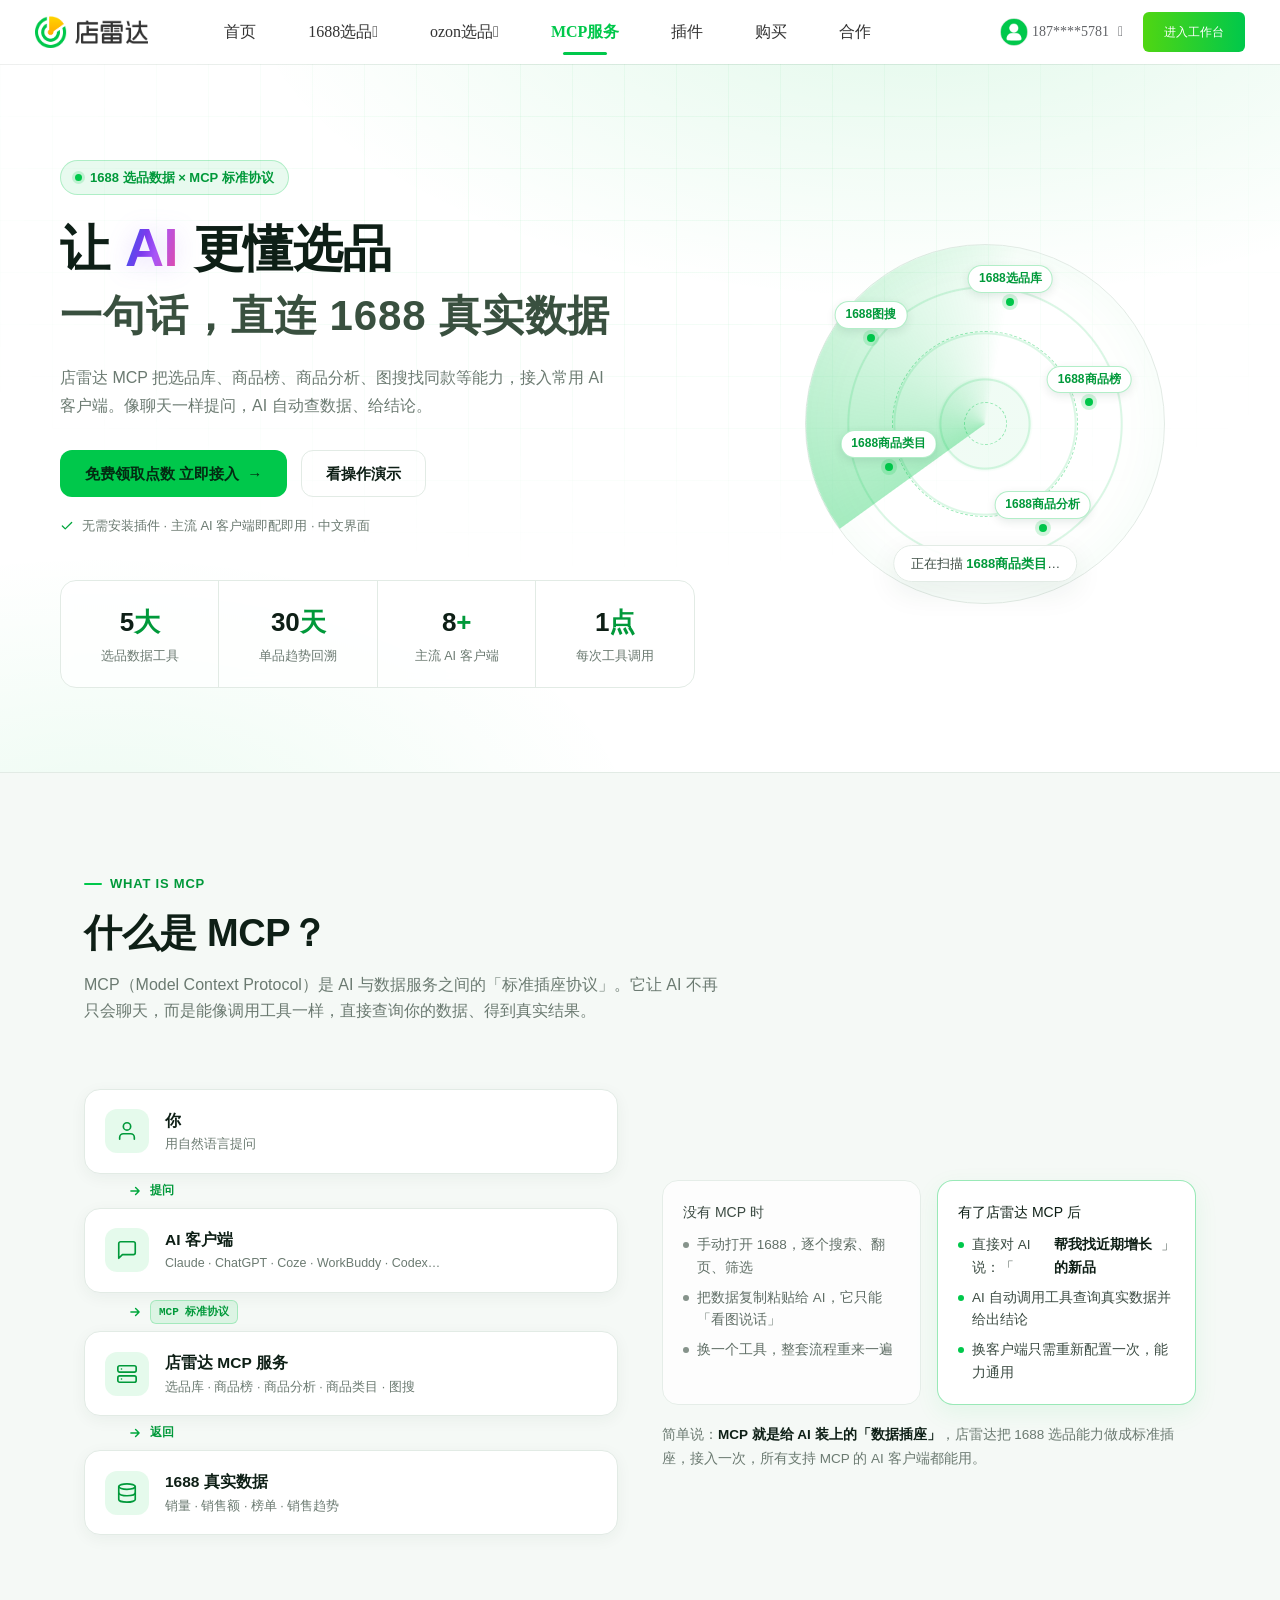
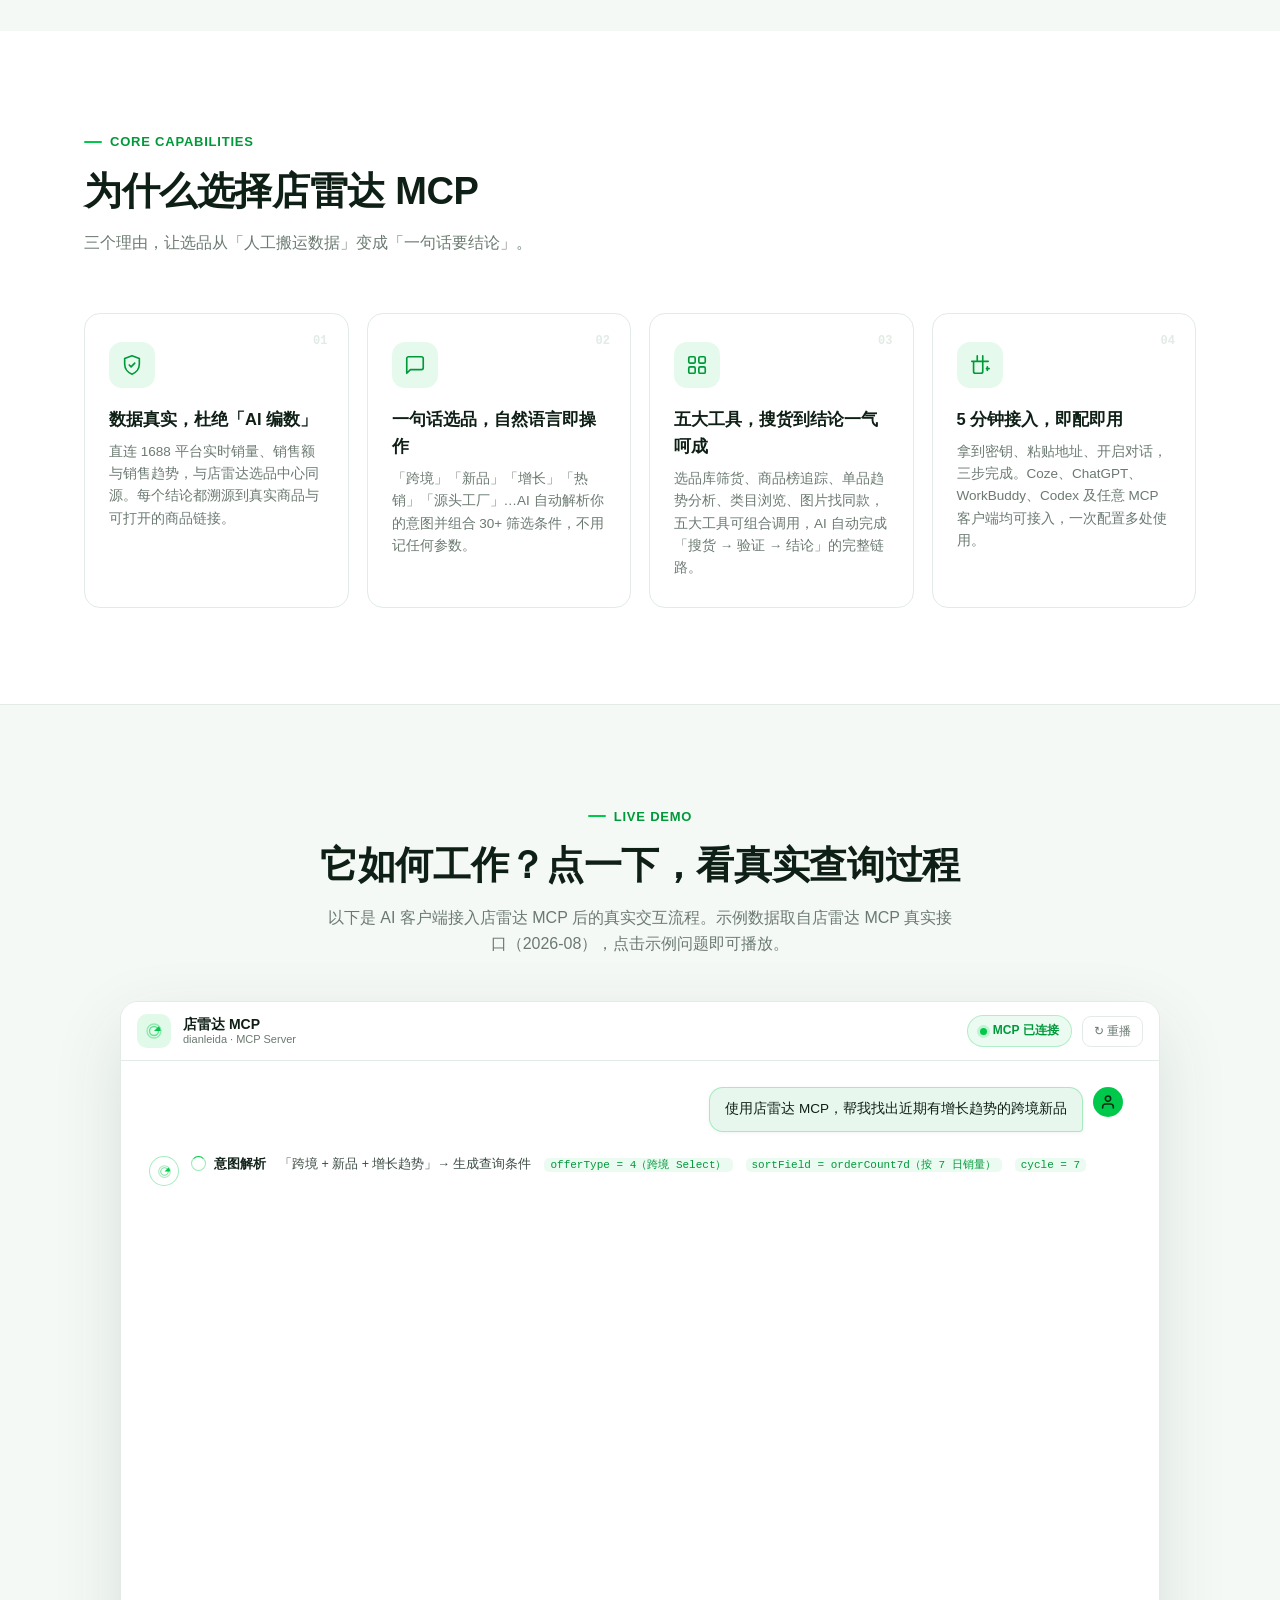
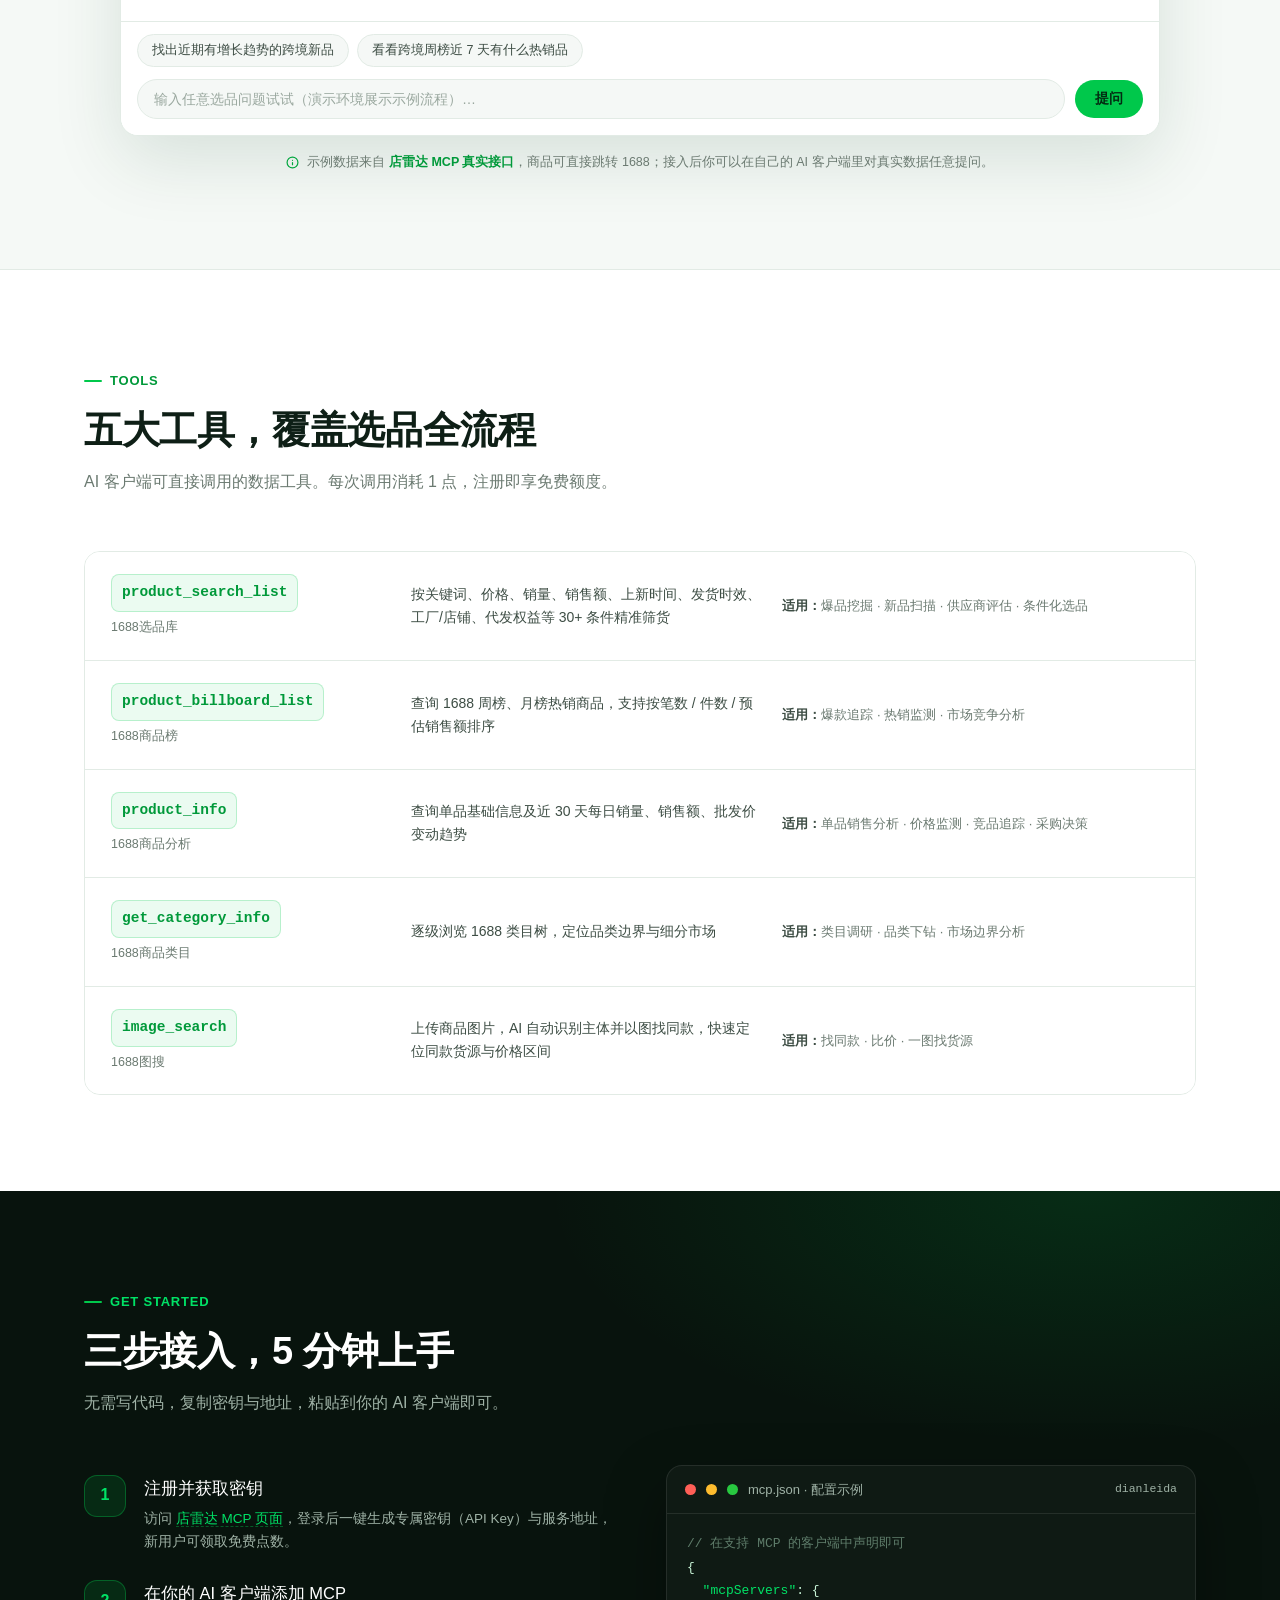
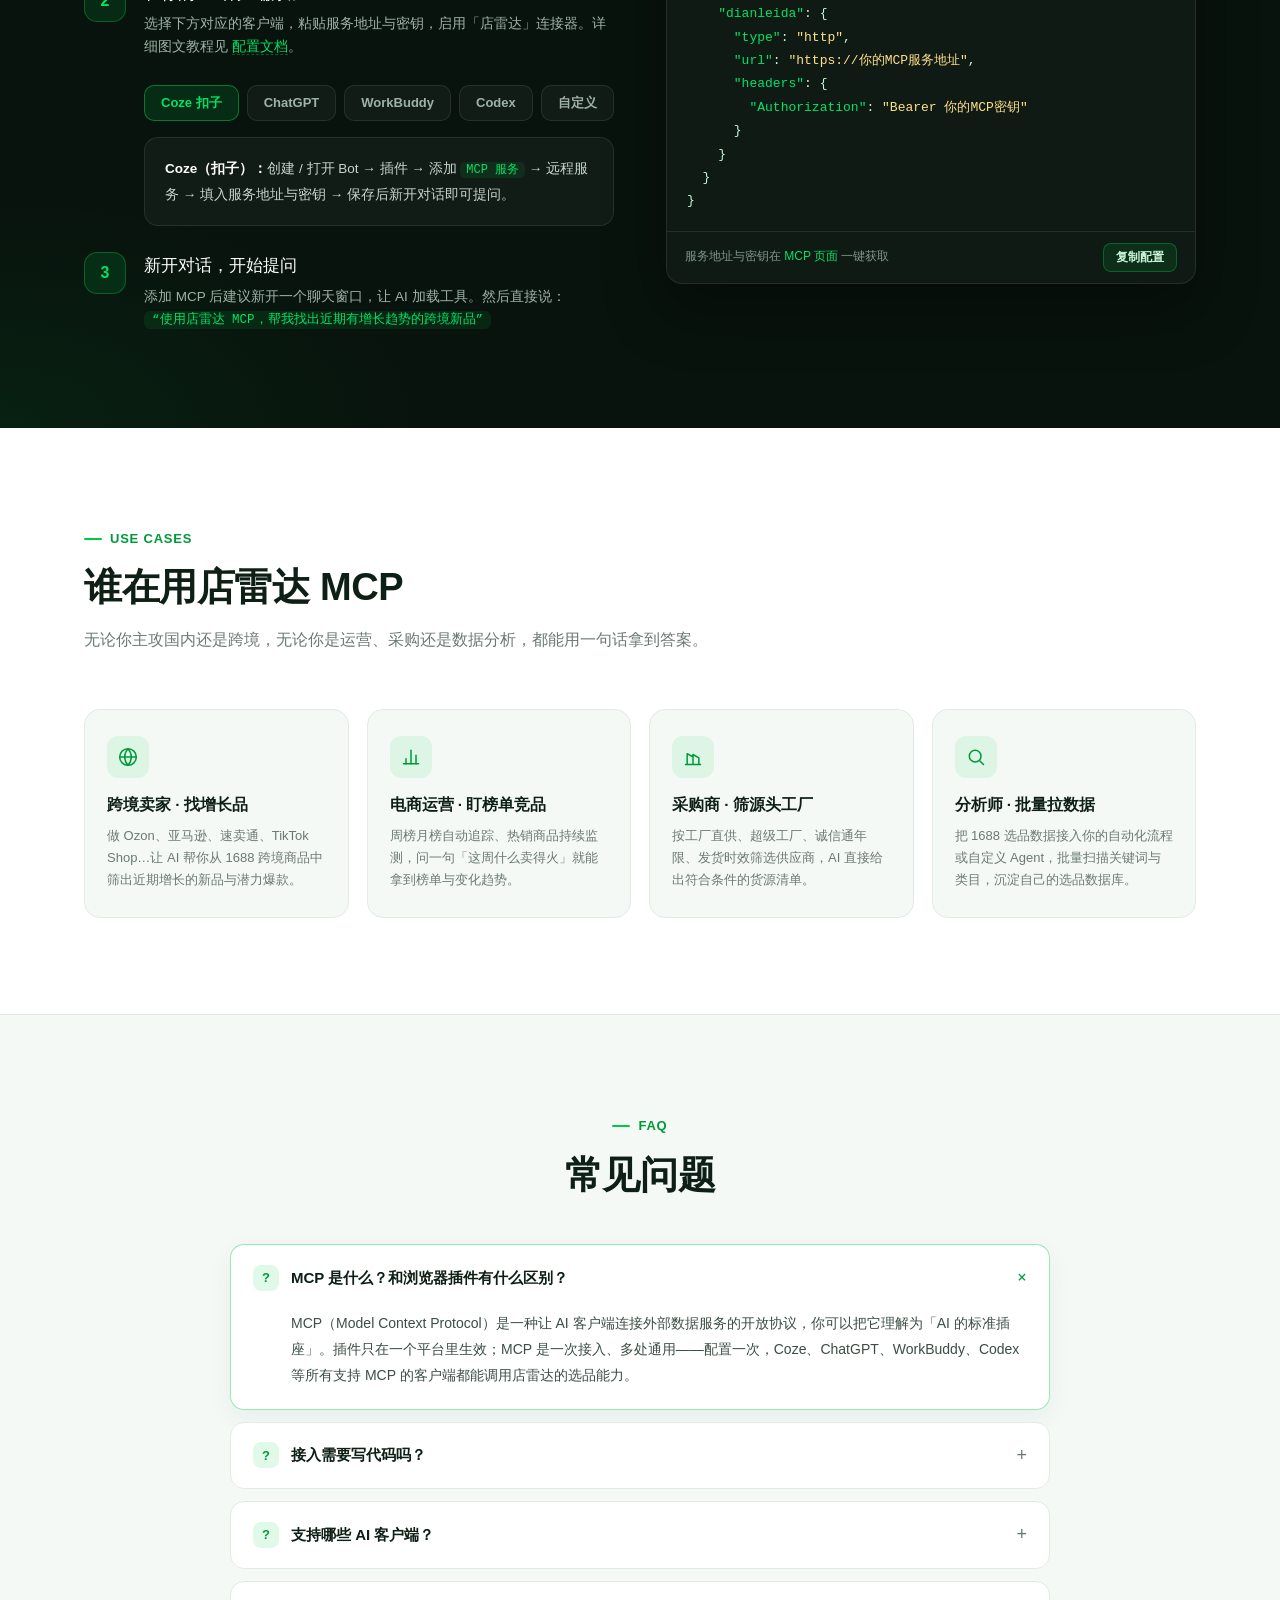
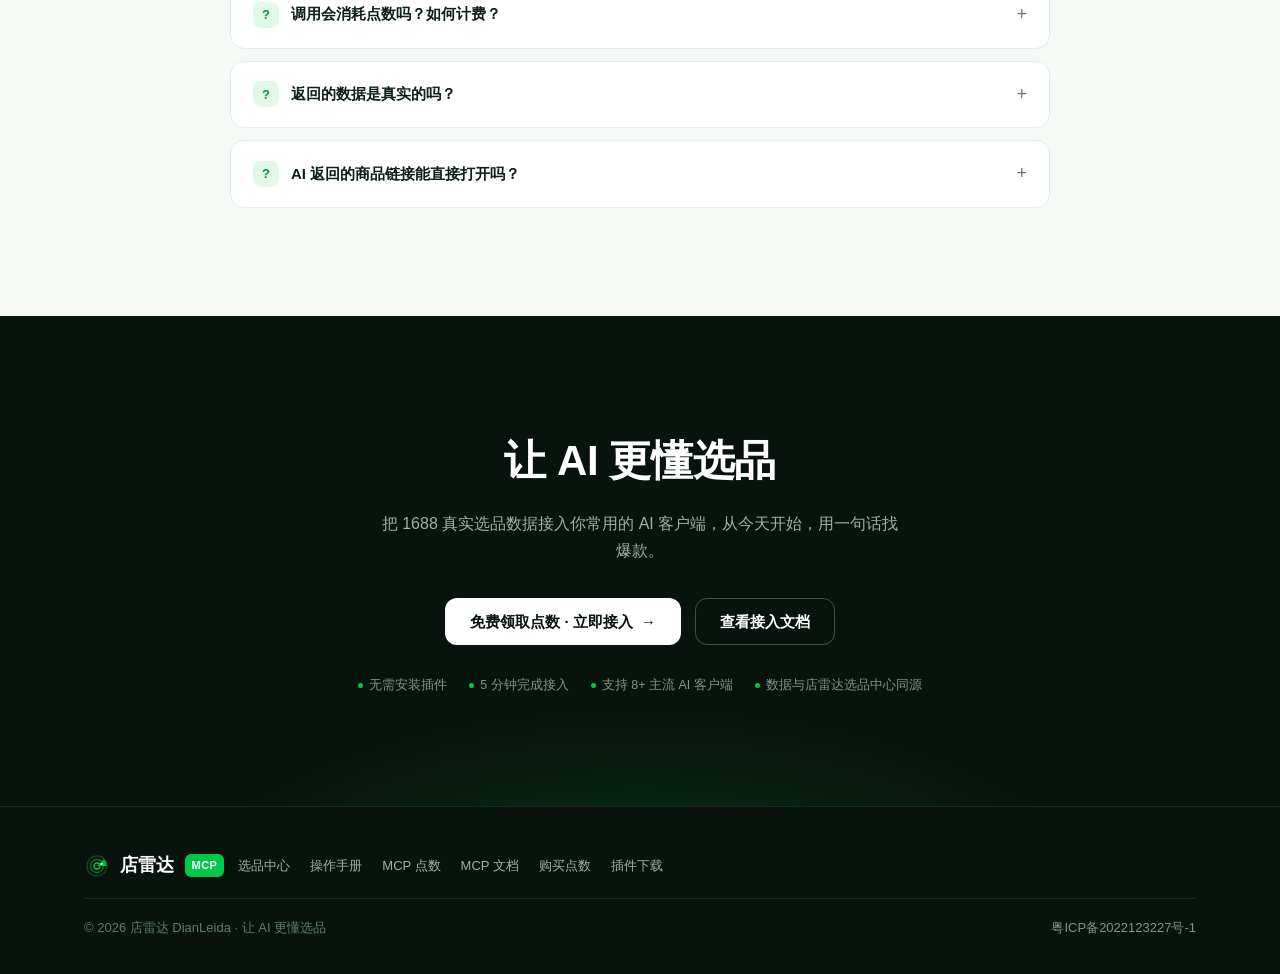
==== commit bd52413a: "更新: 2026-08-27 17:19:09" ====
--- a/店雷达MCP服务宣传页_嵌入官网导航.html
+++ b/店雷达MCP服务宣传页_嵌入官网导航.html
@@ -83,10 +83,24 @@
   .hero-inner{position:relative;padding:96px 0 84px;display:grid;grid-template-columns:1.15fr .85fr;gap:56px;align-items:center}
   .hero-badge{display:inline-flex;align-items:center;gap:8px;font-size:13px;font-weight:600;color:var(--brand-deep);background:rgba(0,200,75,.09);border:1px solid rgba(0,200,75,.25);border-radius:999px;padding:6px 14px;margin-bottom:24px}
   .hero-badge .dot{width:7px;height:7px;border-radius:50%;background:var(--brand);box-shadow:0 0 0 3px rgba(0,200,75,.18)}
-  .hero h1{font-size:clamp(34px,5vw,54px);font-weight:800;line-height:1.18;letter-spacing:-.015em}
-  .hero h1 .hl{position:relative;white-space:nowrap}
-  .hero h1 .hl::after{content:"";position:absolute;left:0;right:0;bottom:6px;height:10px;background:rgba(0,200,75,.22);border-radius:6px;z-index:-1}
-  .hero-sub{color:var(--ink-2);font-size:17px;max-width:520px;margin:22px 0 30px}
+  .hero h1{font-size:clamp(32px,4.6vw,50px);font-weight:800;line-height:1.2;letter-spacing:-.01em}
+  .hero h1 .ai-grad{
+    display:inline-block;
+    font-weight:900;
+    font-size:1.08em;
+    letter-spacing:-.01em;
+    line-height:1;
+    color:transparent;
+    background:linear-gradient(105deg,#2563eb 0%,#7c3aed 38%,#a855f7 58%,#ec4899 100%);
+    -webkit-background-clip:text;
+    background-clip:text;
+    -webkit-text-fill-color:transparent;
+    filter:drop-shadow(0 2px 12px rgba(139,92,246,.22));
+    padding:0 .04em;
+  }
+  .hero h1 .line2{display:block;margin-top:12px;font-size:.84em;font-weight:700;letter-spacing:.02em;color:#39503f}
+  .hero h1 .hl{position:relative;white-space:nowrap;color:#39503f}
+  .hero-sub{color:var(--muted);font-size:16px;line-height:1.75;max-width:560px;margin:22px 0 30px}
   .hero-actions{display:flex;gap:14px;flex-wrap:wrap}
   .hero-note{display:flex;align-items:center;gap:8px;margin-top:18px;font-size:13px;color:var(--muted)}
   .hero-stats{display:flex;gap:0;margin-top:44px;border:1px solid var(--line);border-radius:var(--radius);background:rgba(255,255,255,.75);backdrop-filter:blur(6px);overflow:hidden}
@@ -444,8 +458,8 @@
   <div class="container hero-inner">
     <div>
       <div class="hero-badge"><span class="dot"></span>1688 选品数据 × MCP 标准协议</div>
-      <h1>让 AI 更懂选品<br>一句话，直连 <span class="hl">1688 真实数据</span></h1>
-      <p class="hero-sub">店雷达 MCP 把选品库、商品榜、商品分析、图搜找同款等选品能力，接入你常用的 AI 客户端。像聊天一样提问，AI 自动查询、分析、给结论——不再手动复制粘贴。</p>
+      <h1>让 <span class="ai-grad">AI</span> 更懂选品<span class="line2">一句话，直连 <span class="hl">1688 真实数据</span></span></h1>
+      <p class="hero-sub">店雷达 MCP 把选品库、商品榜、商品分析、图搜找同款等能力，接入常用 AI 客户端。像聊天一样提问，AI 自动查数据、给结论。</p>
       <div class="hero-actions">
         <a class="btn btn-primary" href="https://www.dianleida.net/mcp/" target="_blank" rel="noopener">免费领取点数 立即接入 <span class="arr">→</span></a>
         <a class="btn btn-ghost" href="#demo">看操作演示</a>
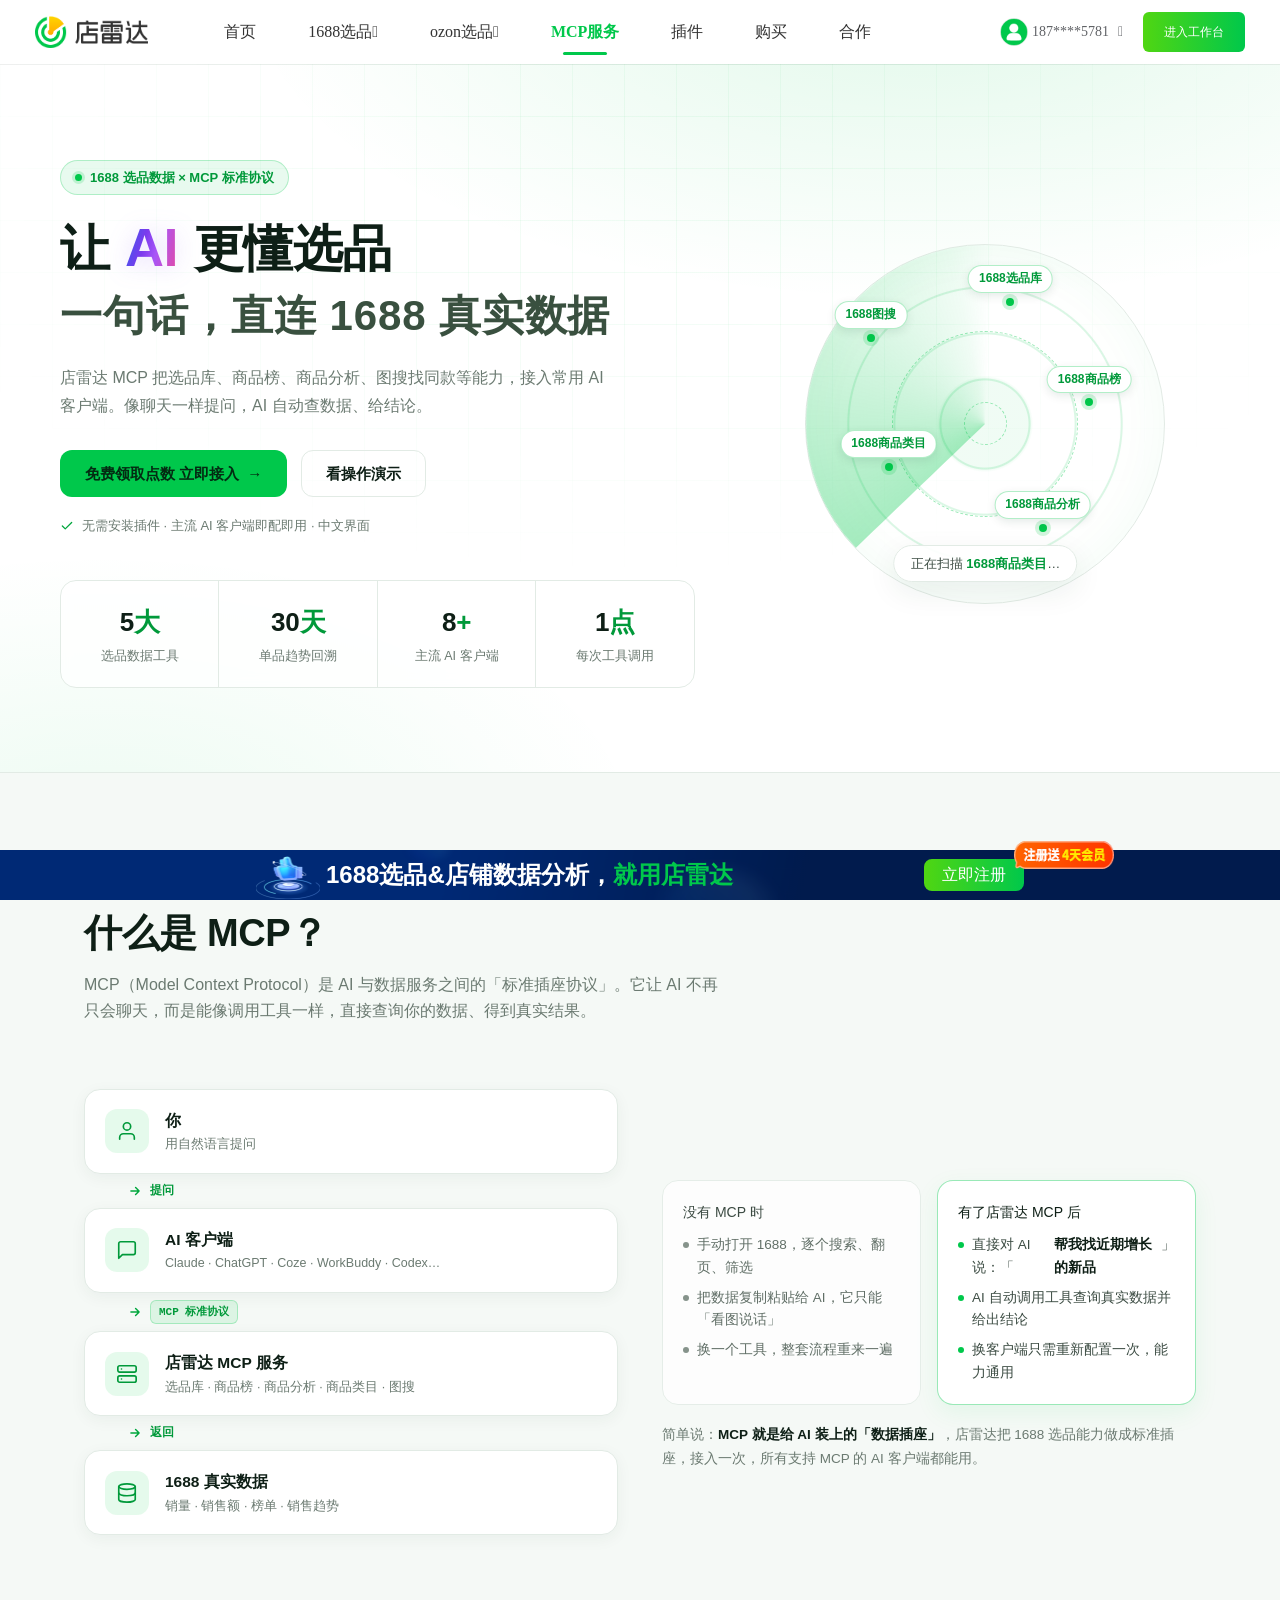
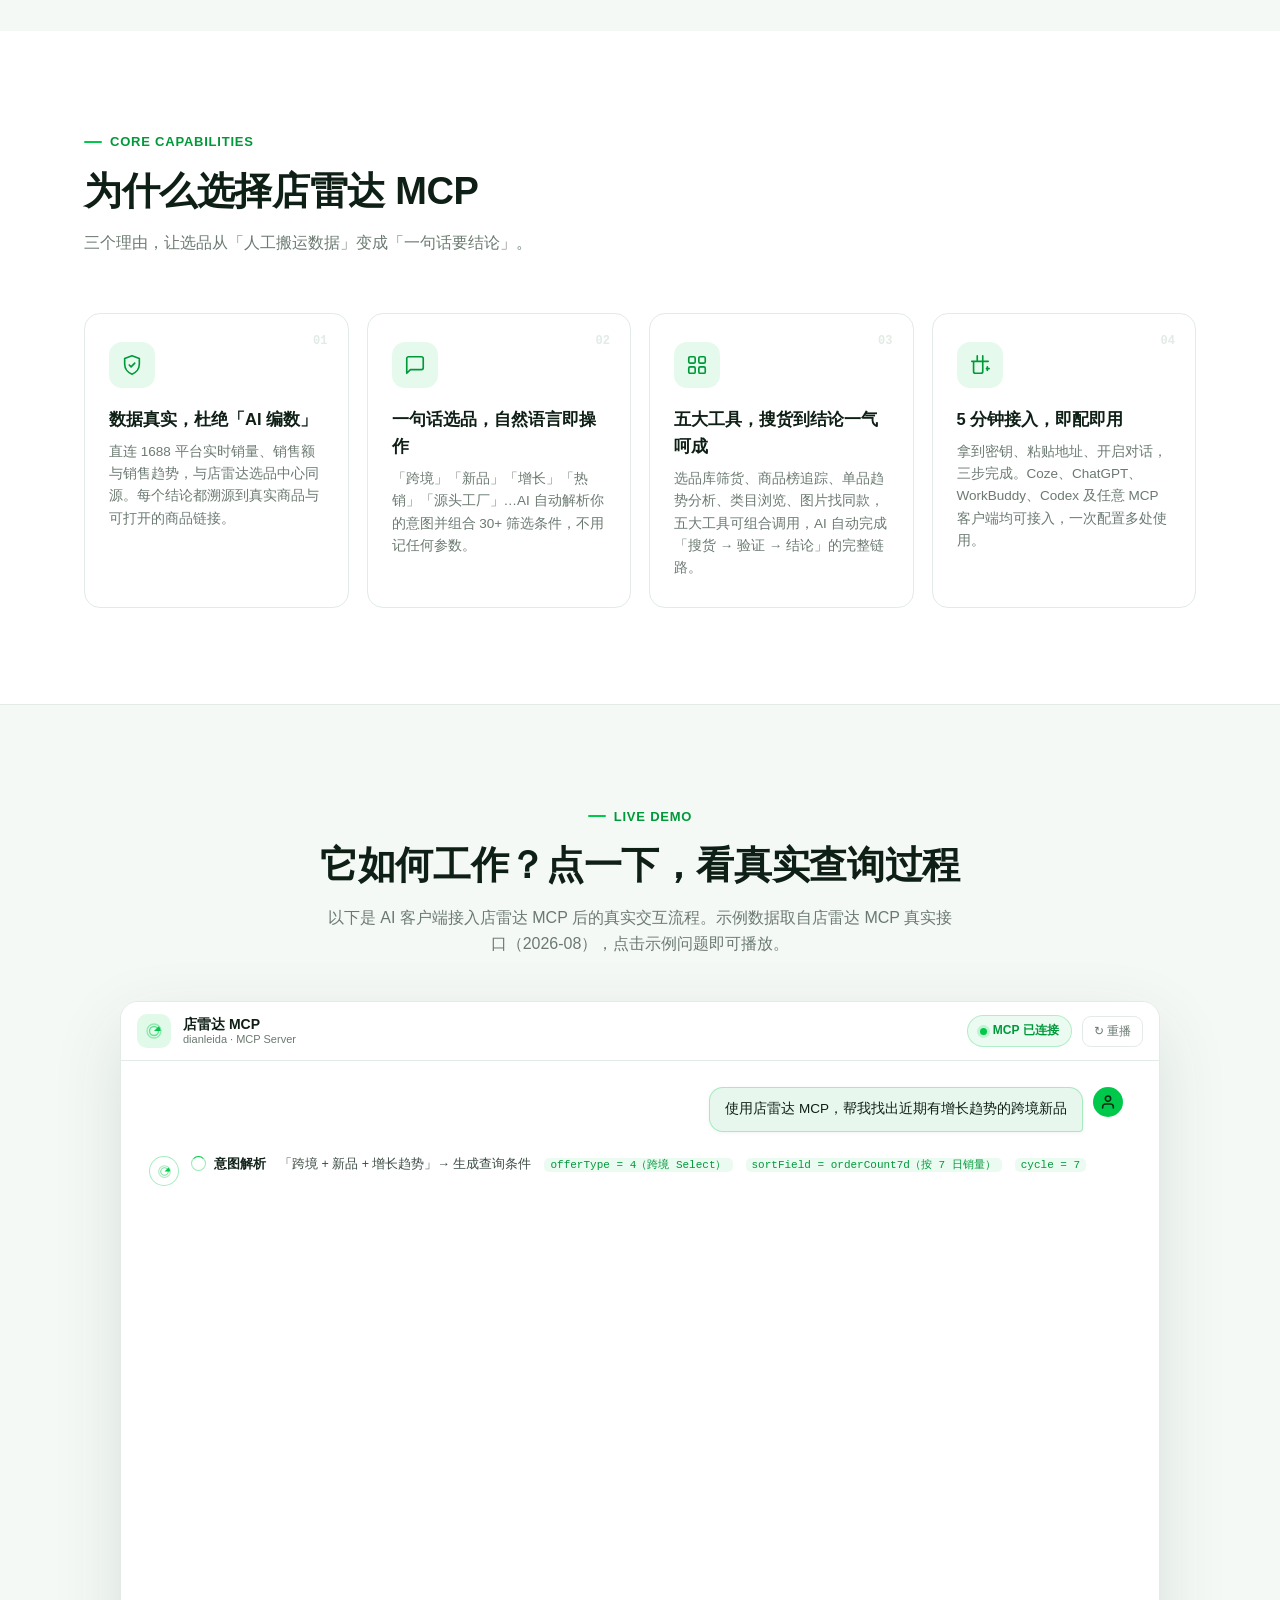
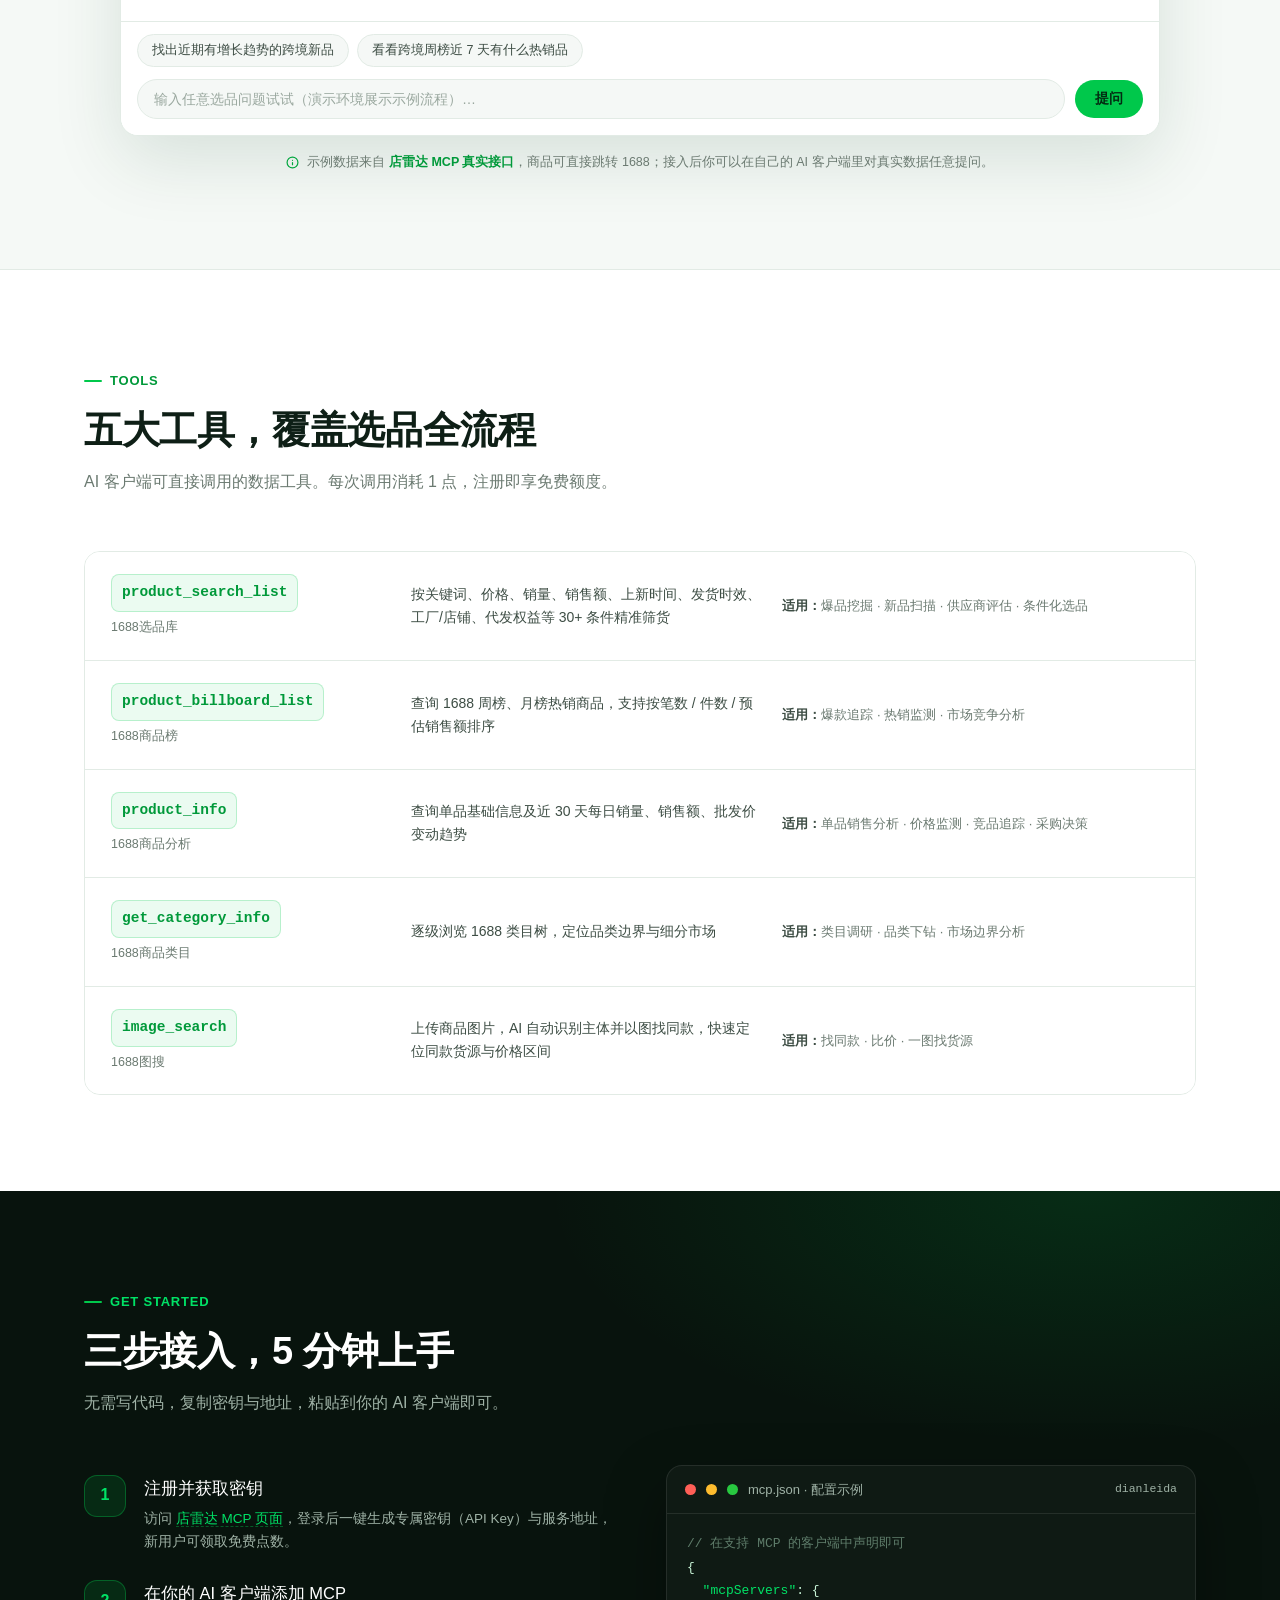
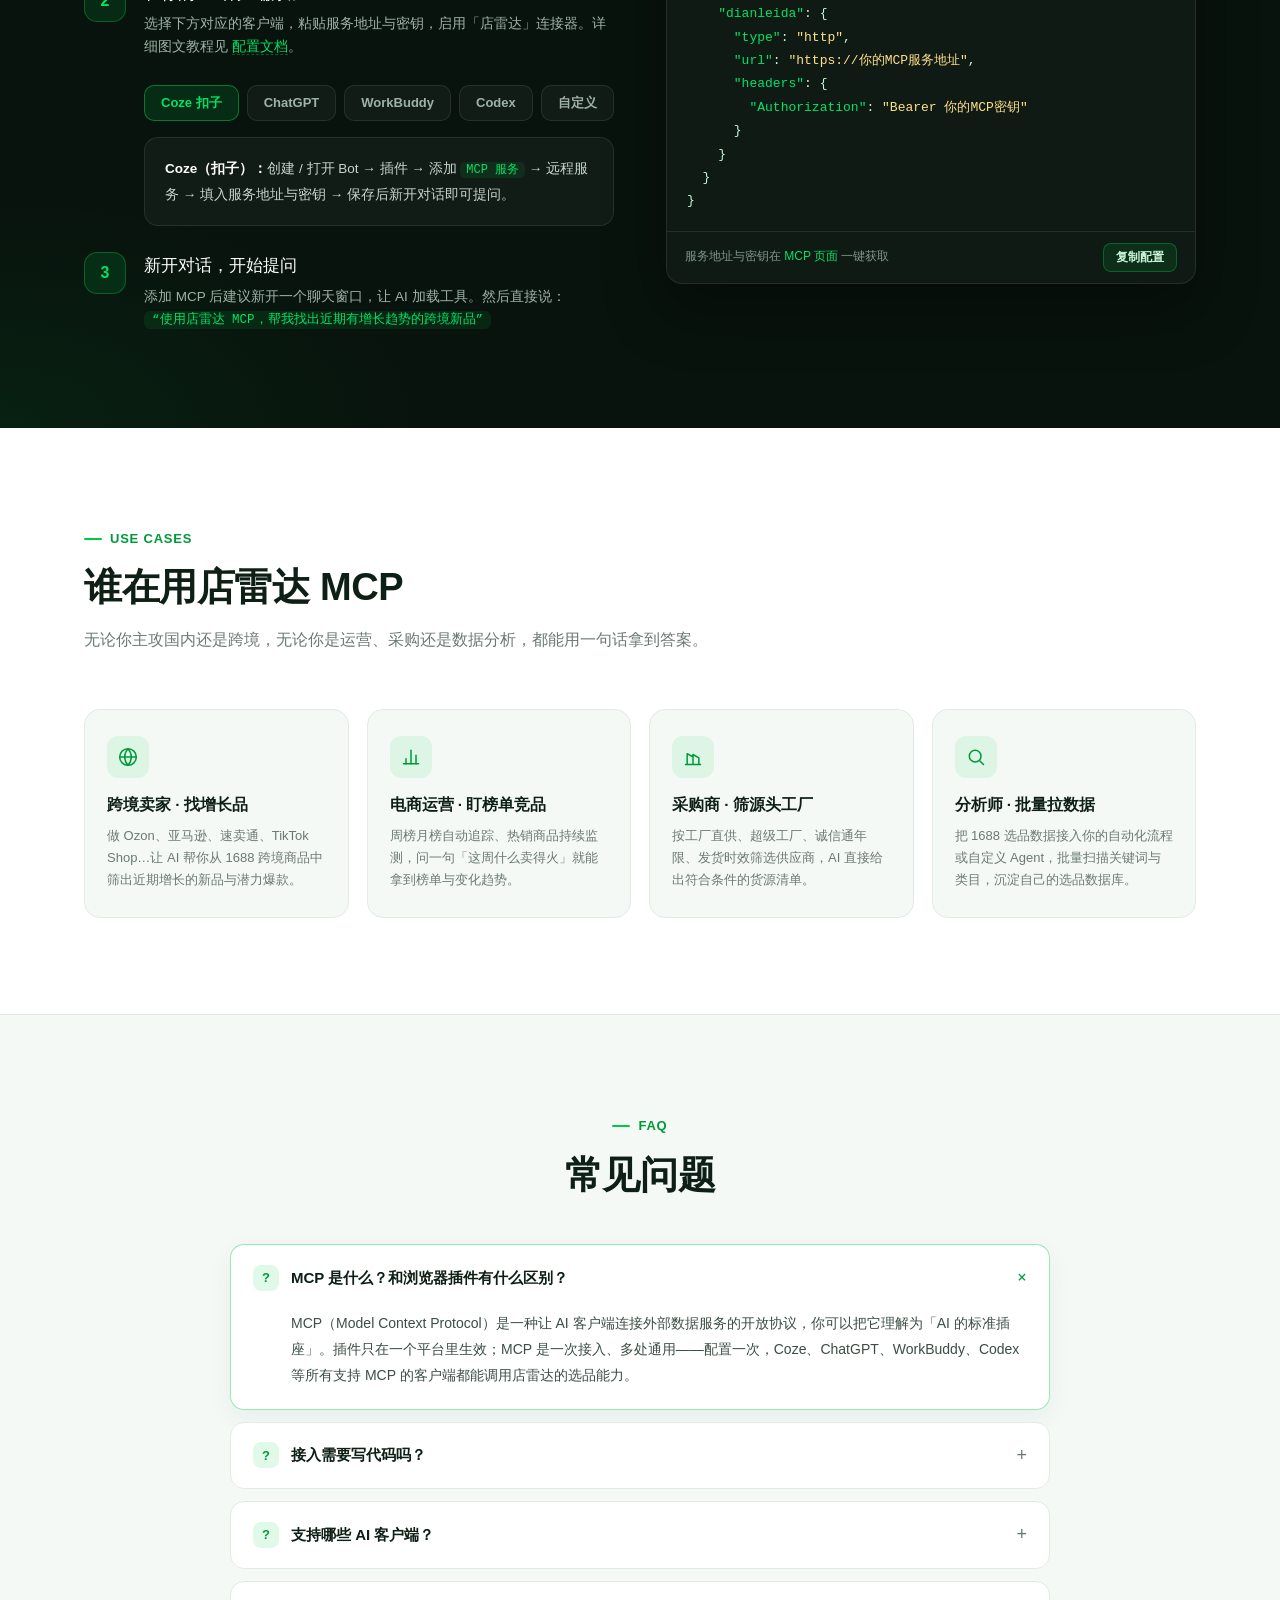
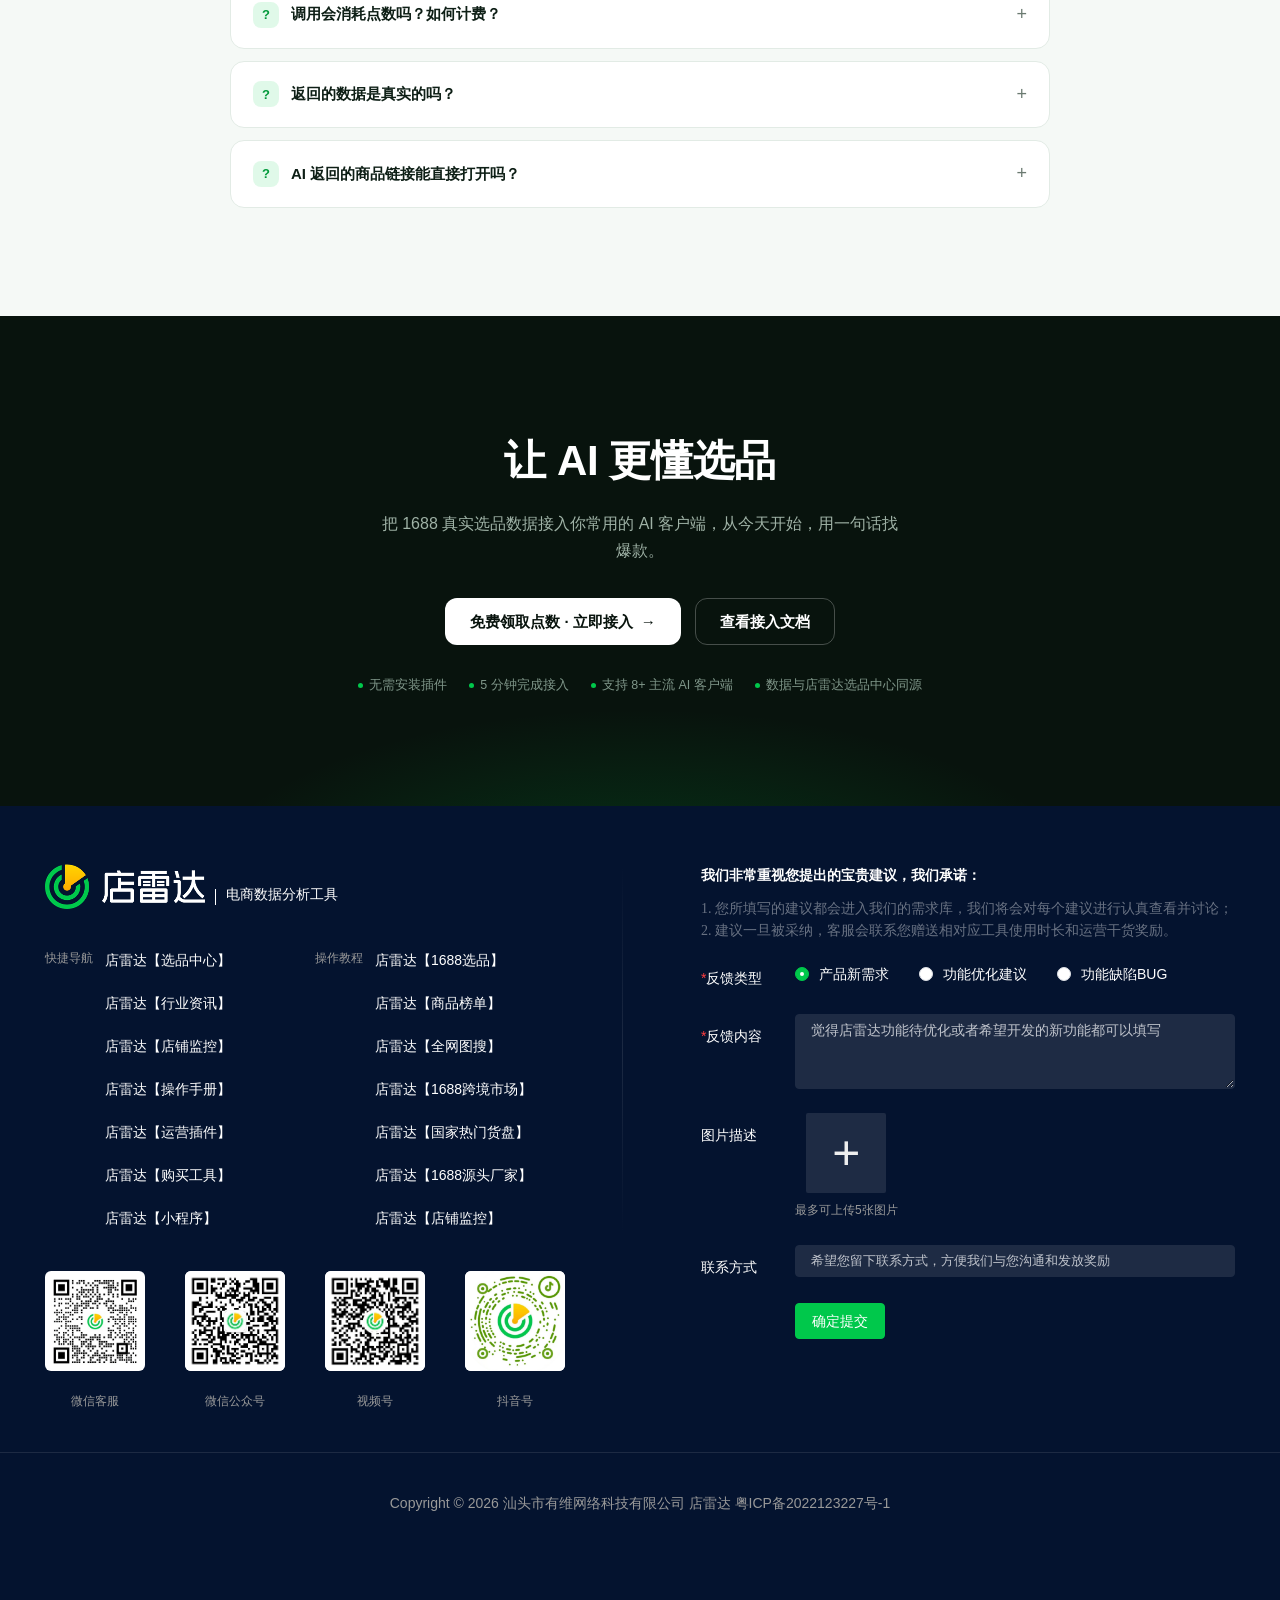
==== commit 9e5d88f3: "更新: 2026-08-27 18:14:25" ====
--- a/店雷达MCP服务宣传页_嵌入官网导航.html
+++ b/店雷达MCP服务宣传页_嵌入官网导航.html
@@ -334,16 +334,7 @@
   .cta .mini{display:flex;gap:22px;justify-content:center;margin-top:30px;font-size:12.5px;color:#7f9689;flex-wrap:wrap;position:relative}
   .cta .mini span{display:flex;align-items:center;gap:6px}
   .cta .mini span::before{content:"";width:5px;height:5px;border-radius:50%;background:var(--brand)}
-  footer{border-top:1px solid var(--dark-line);background:var(--dark);padding:44px 0 36px;color:#7f9689;font-size:13px}
-  footer .f-top{display:flex;align-items:center;gap:14px;flex-wrap:wrap;margin-bottom:18px}
-  footer .f-top .logo{display:flex;align-items:center;gap:10px;font-weight:700;font-size:18px;color:#fff;letter-spacing:.01em}
-  footer .f-top .mcp-tag{font-size:11px;font-weight:700;color:#fff;background:var(--brand);border-radius:6px;padding:2px 7px;letter-spacing:.04em}
-  footer .f-links{display:flex;gap:20px;flex-wrap:wrap}
-  footer .f-links a{color:#9fb2a6;transition:.2s}
-  footer .f-links a:hover{color:var(--brand-2)}
-  footer .f-bot{display:flex;justify-content:space-between;gap:12px;flex-wrap:wrap;border-top:1px solid var(--dark-line);padding-top:18px;color:#5f7d6b}
-  footer .f-bot a{color:#7f9689}
-  footer .f-bot a:hover{color:var(--brand-2)}
+  /* 页脚样式一比一取自官网（footer-site.css + element-ui.css，见 <head> 引用） */
 
   /* ---------- 滚动显现 ---------- */
   .reveal{opacity:0;transform:translateY(22px);transition:opacity .7s ease,transform .7s ease}
@@ -376,6 +367,9 @@
   }
 
 </style>
+<!-- 页脚一比一取自官网：结构样式来自 _files/3654290.css（已在 head 引用），
+     footer-site.css 仅做本地图片覆盖（banner 背景防盗链本地化） -->
+<link rel="stylesheet" href="footer-site.css">
 </head>
 <body>
 <div class="dld-header-all" style="background: transparent; height: 64px; color: rgb(0, 0, 0);" data-v-5f117bb2="" data-v-5c39e3ba=""><!----> <div class="dld-header" style="background:#fff" data-v-5f117bb2=""><div class="dld-header-main dld-flexalign-center" data-v-5f117bb2=""><div class="dfc dld-flexitem-1" data-v-5f117bb2=""><div class="logo dld-flexalign-center" data-v-5f117bb2=""><img src="./店雷达1688数据分析插件_阿里数据分析工具下载免费试用_files/logo.png" style="height:32px" data-v-5f117bb2=""></div> <div class="dld-flexalign-center menu-list back-list" data-v-5f117bb2=""><a href="https://www.dianleida.net/" class="dfc menu-item" data-v-5f117bb2="">
@@ -838,35 +832,127 @@
   </div>
 </section>
 
-<!-- ======== 页脚 ======== -->
-<footer>
-  <div class="container">
-    <div class="f-top">
-      <a class="logo" href="https://www.dianleida.net/" target="_blank" rel="noopener">
-        <svg width="26" height="26" viewBox="0 0 40 40" fill="none" aria-hidden="true">
-          <circle cx="20" cy="20" r="15.5" stroke="#00c84b" stroke-width="2" opacity=".32"/>
-          <circle cx="20" cy="20" r="10" stroke="#00c84b" stroke-width="2" opacity=".55"/>
-          <circle cx="20" cy="20" r="4.6" stroke="#00c84b" stroke-width="2"/>
-          <path d="M20 20 L30.6 9.4 A15 15 0 0 1 35 20 Z" fill="#00c84b" opacity=".9"/>
-          <circle cx="27.2" cy="16.8" r="1.6" fill="#fff"/>
-        </svg>
-        店雷达<span class="mcp-tag">MCP</span>
-      </a>
-      <div class="f-links">
-        <a href="https://www.dianleida.net/1688/competeShop/category/library/" target="_blank" rel="noopener">选品中心</a>
-        <a href="https://www.dianleida.net/useTutorial" target="_blank" rel="noopener">操作手册</a>
-        <a href="https://www.dianleida.net/mcp/" target="_blank" rel="noopener">MCP 点数</a>
-        <a href="https://www.dianleida.net/mcp/docs/" target="_blank" rel="noopener">MCP 文档</a>
-        <a href="https://www.dianleida.net/mcp/buy/" target="_blank" rel="noopener">购买点数</a>
-        <a href="https://www.dianleida.net/download" target="_blank" rel="noopener">插件下载</a>
-      </div>
-    </div>
-    <div class="f-bot">
-      <span>© 2026 店雷达 DianLeida · 让 AI 更懂选品</span>
-      <span><a href="https://beian.miit.gov.cn/" target="_blank" rel="noopener">粤ICP备2022123227号-1</a></span>
+<!-- ======== 页脚：一比一取自官网 dianleida.net 底部 footerDOM ======== -->
+<div id="footerDOM" class="footerDOM" data-v-6075202a="">
+  <div class="hezi" data-v-6075202a="">
+    <div class="main" data-v-6075202a="">
+      <div class="top-logo" data-v-6075202a="">
+        <img src="images/footer-logo-w.png" data-v-6075202a="">
+        <p data-v-6075202a=""></p>
+        <p data-v-6075202a="">电商数据分析工具</p>
+      </div>
+      <div class="kuaijie dld-flex" data-v-6075202a="">
+        <div class="dld-flex" data-v-6075202a="">
+          <div class="huise" data-v-6075202a="">快捷导航</div>
+          <div class="link-list" data-v-6075202a="">
+            <a target="_blank" href="https://www.dianleida.net/1688/competeShop/category/library/" data-v-6075202a="">店雷达【选品中心】</a>
+            <a target="_blank" href="https://www.dianleida.net/articles/" data-v-6075202a="">店雷达【行业资讯】</a>
+            <a target="_blank" href="https://www.dianleida.net/1688/competeShop/myFollow/followShop/" data-v-6075202a="">店雷达【店铺监控】</a>
+            <a target="_blank" href="https://www.dianleida.net/useTutorial" data-v-6075202a="">店雷达【操作手册】</a>
+            <a target="_blank" href="https://www.dianleida.net/download/" data-v-6075202a="">店雷达【运营插件】</a>
+            <a target="_blank" href="https://www.dianleida.net/buy/monitorBuy" data-v-6075202a="">店雷达【购买工具】</a>
+            <span data-v-6075202a="">
+              <div role="tooltip" id="el-popover-7513" aria-hidden="true" class="el-popover el-popper" style="width:200px;display:none" tabindex="0">
+                <div class="xiaochengxu-area" data-v-6075202a="">
+                  <div class="xiaochengxu-area-title" data-v-6075202a="">添加微信小程序 数据随时看</div>
+                  <img src="images/xiaochengxu-qrcode.png" alt="店雷达小程序" data-v-6075202a="">
+                  <div class="dfc xiaochengxu-area-bottom" data-v-6075202a=""><i class="iconfont icon-weixin f-20" style="color:#52c41a" data-v-6075202a=""></i><span class="ml-4" data-v-6075202a="">微信扫一扫</span></div>
+                </div>
+              </div>
+              <span class="el-popover__reference-wrapper"><a target="_blank" data-v-6075202a="" class="el-popover__reference" aria-describedby="el-popover-7513" tabindex="0">店雷达【小程序】</a></span>
+            </span>
+          </div>
+        </div>
+        <div class="dld-flex" style="margin-left:50px" data-v-6075202a="">
+          <div class="huise" data-v-6075202a="">操作教程</div>
+          <div class="link-list" style="width:247px" data-v-6075202a="">
+            <a target="_blank" href="https://www.dianleida.net/useTutorial?url=dy817dyoxm8y2r08" data-v-6075202a="">店雷达【1688选品】</a>
+            <a target="_blank" href="https://www.dianleida.net/useTutorial?url=gmmadblb3xafhr8h" data-v-6075202a="">店雷达【商品榜单】</a>
+            <a target="_blank" href="https://www.dianleida.net/useTutorial?url=uocbime5wdgffux3" data-v-6075202a="">店雷达【全网图搜】</a>
+            <a target="_blank" href="https://www.dianleida.net/useTutorial?url=yauc8r74453eviaa" data-v-6075202a="">店雷达【1688跨境市场】</a>
+            <a target="_blank" href="https://www.dianleida.net/useTutorial?url=zf4yxi9fux120uyr" data-v-6075202a="">店雷达【国家热门货盘】</a>
+            <a target="_blank" href="https://www.dianleida.net/useTutorial?url=gvbgfgl09duhlssc" data-v-6075202a="">店雷达【1688源头厂家】</a>
+            <a target="_blank" href="https://www.dianleida.net/useTutorial?url=xc3nzaoy1hyoyg06" data-v-6075202a="">店雷达【店铺监控】</a>
+          </div>
+        </div>
+      </div>
+      <div data-v-6075202a="">
+        <div class="qrCode-box" data-v-6075202a="">
+          <div class="qrCode" style="width:initial;height:initial" data-v-6075202a="">
+            <div class="qrImg row-center-center" data-v-6075202a=""><div style="display:inline-block;padding:6px" data-v-9d625b40="" data-v-6075202a=""><img width="100" src="images/footer-qr-kefu.png" data-v-9d625b40=""></div></div>
+            <span data-v-6075202a="">微信客服</span>
+          </div>
+          <div class="qrCode" data-v-6075202a="">
+            <div class="qrImg row-center-center" data-v-6075202a=""><img src="images/footer-qr-gzh.jpg" alt="" style="width:100px" data-v-6075202a=""></div>
+            <span data-v-6075202a="">微信公众号</span>
+          </div>
+          <div class="qrCode" data-v-6075202a="">
+            <div class="qrImg row-center-center" data-v-6075202a=""><img src="images/footer-qr-sph.png" alt="" style="width:100px" data-v-6075202a=""></div>
+            <span data-v-6075202a="">视频号</span>
+          </div>
+          <div class="qrCode" data-v-6075202a="">
+            <div class="qrImg row-center-center" data-v-6075202a=""><img alt="" referrerpolicy="origin" src="images/footer-qr-dyh.png" style="width:100px" data-v-6075202a=""></div>
+            <span data-v-6075202a="">抖音号</span>
+          </div>
+        </div>
+      </div>
+      <ul class="disn friend-links" data-v-6075202a="">
+        <li data-v-6075202a=""><a href="https://www.kj123.cn" target="_blank" data-v-6075202a="">跨境123</a></li>
+        <li data-v-6075202a=""><a href="https://www.partnershare.cn/?source=dianleida" target="_blank" data-v-6075202a="">PartnerShare产品分享社区</a></li>
+        <li data-v-6075202a=""><a href="https://www.asiaecs.com/" target="_blank" data-v-6075202a="">海多客</a></li>
+        <li data-v-6075202a=""><a href="https://www.mzlsoft.com/" target="_blank" data-v-6075202a="">麦哲伦科技</a></li>
+        <li data-v-6075202a=""><a href="https://www.amzmm.com/" target="_blank" data-v-6075202a="">蘑菇跨境</a></li>
+        <li data-v-6075202a=""><a href="https://www.tpsea.com/" target="_blank" data-v-6075202a="">森阳跨境</a></li>
+      </ul>
+    </div>
+    <div class="xuxian" data-v-6075202a=""></div>
+    <div class="jianyifankui" data-v-6075202a="">
+      <div class="tit" data-v-6075202a="">我们非常重视您提出的宝贵建议，我们承诺：</div>
+      <p data-v-6075202a="">1. 您所填写的建议都会进入我们的需求库，我们将会对每个建议进行认真查看并讨论；</p>
+      <p data-v-6075202a="">2. 建议一旦被采纳，客服会联系您赠送相对应工具使用时长和运营干货奖励。</p>
+      <div data-v-6075202a="">
+        <div class="dld-flex item" style="margin-top:25px" data-v-6075202a="">
+          <div class="label must" data-v-6075202a="">反馈类型</div>
+          <div role="radiogroup" class="el-radio-group" data-v-6075202a="">
+            <label role="radio" aria-checked="true" tabindex="0" class="el-radio is-checked" data-v-6075202a=""><span class="el-radio__input is-checked"><span class="el-radio__inner"></span><input type="radio" aria-hidden="true" tabindex="-1" autocomplete="off" value="产品新需求" checked="" class="el-radio__original"></span><span class="el-radio__label">产品新需求<!----></span></label>
+            <label role="radio" tabindex="-1" class="el-radio" data-v-6075202a=""><span class="el-radio__input"><span class="el-radio__inner"></span><input type="radio" aria-hidden="true" tabindex="-1" autocomplete="off" value="功能优化建议" class="el-radio__original"></span><span class="el-radio__label">功能优化建议<!----></span></label>
+            <label role="radio" tabindex="-1" class="el-radio" data-v-6075202a=""><span class="el-radio__input"><span class="el-radio__inner"></span><input type="radio" aria-hidden="true" tabindex="-1" autocomplete="off" value="功能缺陷BUG" class="el-radio__original"></span><span class="el-radio__label">功能缺陷BUG<!----></span></label>
+          </div>
+        </div>
+        <div class="dld-flex item" data-v-6075202a="">
+          <div class="label must mt11" data-v-6075202a="">反馈内容</div>
+          <div class="w440 el-textarea" data-v-6075202a=""><textarea autocomplete="off" rows="3" placeholder="觉得店雷达功能待优化或者希望开发的新功能都可以填写" class="el-textarea__inner" style="min-height: 33px;"></textarea><!----></div>
+        </div>
+        <div class="dld-flex item" data-v-6075202a="">
+          <div class="label mt11" data-v-6075202a="">图片描述</div>
+          <div class="upload" data-v-6075202a="">
+            <div class="upload-item" data-v-24f924ac="" data-v-6075202a=""><div class="box dfcjc curp" data-v-24f924ac=""><span class="jia" data-v-24f924ac="">+</span><!----><!----></div><input type="file" style="display:none" data-v-24f924ac=""></div>
+            <div class="tip" data-v-6075202a="">最多可上传5张图片</div>
+          </div>
+        </div>
+        <div class="dld-flex item" data-v-6075202a="">
+          <div class="label mt11" data-v-6075202a="">联系方式</div>
+          <div class="w440 el-input el-input--small" data-v-6075202a=""><!----><input autocomplete="off" maxlength="11" oninput="value=value.replace(/[^0-9]/g,'')" placeholder="希望您留下联系方式，方便我们与您沟通和发放奖励" class="el-input__inner" type="text"><!----><!----><!----><!----></div>
+        </div>
+        <div class="dld-flex item" data-v-6075202a="">
+          <div class="label mt11" data-v-6075202a=""></div>
+          <button type="button" class="el-button el-button--primary" data-v-6075202a=""><!----><!----><span>确定提交</span></button>
+        </div>
+      </div>
     </div>
   </div>
-</footer>
+  <div class="copyright" data-v-6075202a="">
+    Copyright © 2026 汕头市有维网络科技有限公司 店雷达
+    <a href="https://beian.miit.gov.cn/" target="_blank" data-v-6075202a="">粤ICP备2022123227号-1</a>
+  </div>
+  <div style="width:100%;height:50px" data-v-6075202a=""></div>
+  <div class="footer-free-four-days-area" data-v-6075202a="">
+    <div class="dfc" data-v-6075202a=""><img src="images/footer-computer.png" data-v-6075202a=""><p data-v-6075202a="">1688选品&amp;店铺数据分析，<span data-v-6075202a="">就用店雷达</span></p></div>
+    <div class="login-btn" data-v-6075202a="">立即注册<img src="images/song-4-t.png" alt="" class="login-btn-message" data-v-6075202a=""></div>
+  </div>
+</div>
+
+
 
 
 </div>
--- a/footer-site.css
+++ b/footer-site.css
@@ -0,0 +1,6 @@
+/* 页脚本地化覆盖：官网 3654290.css 中该背景为远程 URL，
+   本地 file:// 打开会因防盗链加载失败，此处覆盖为本地图 */
+.footerDOM .footer-free-four-days-area{
+  background:url(images/footer-no-login.png);
+  background-size:100% 50px;
+}
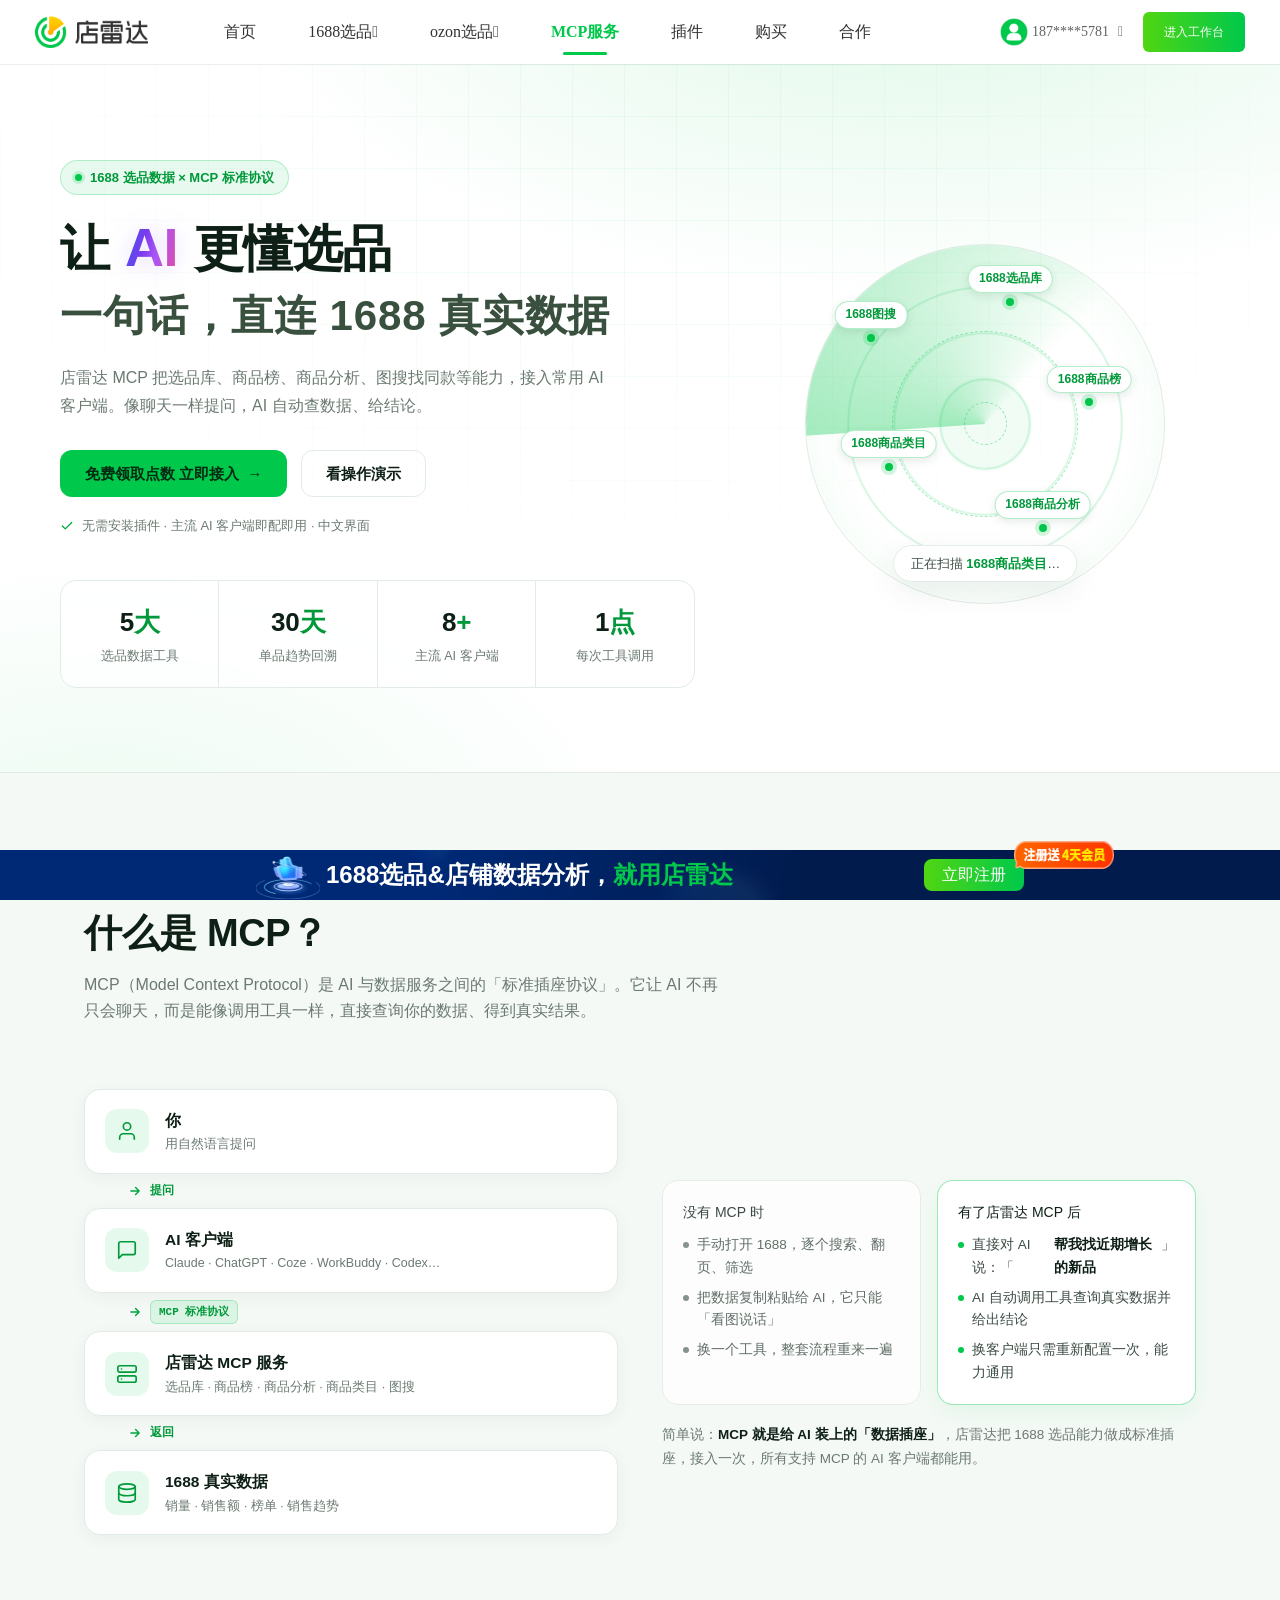
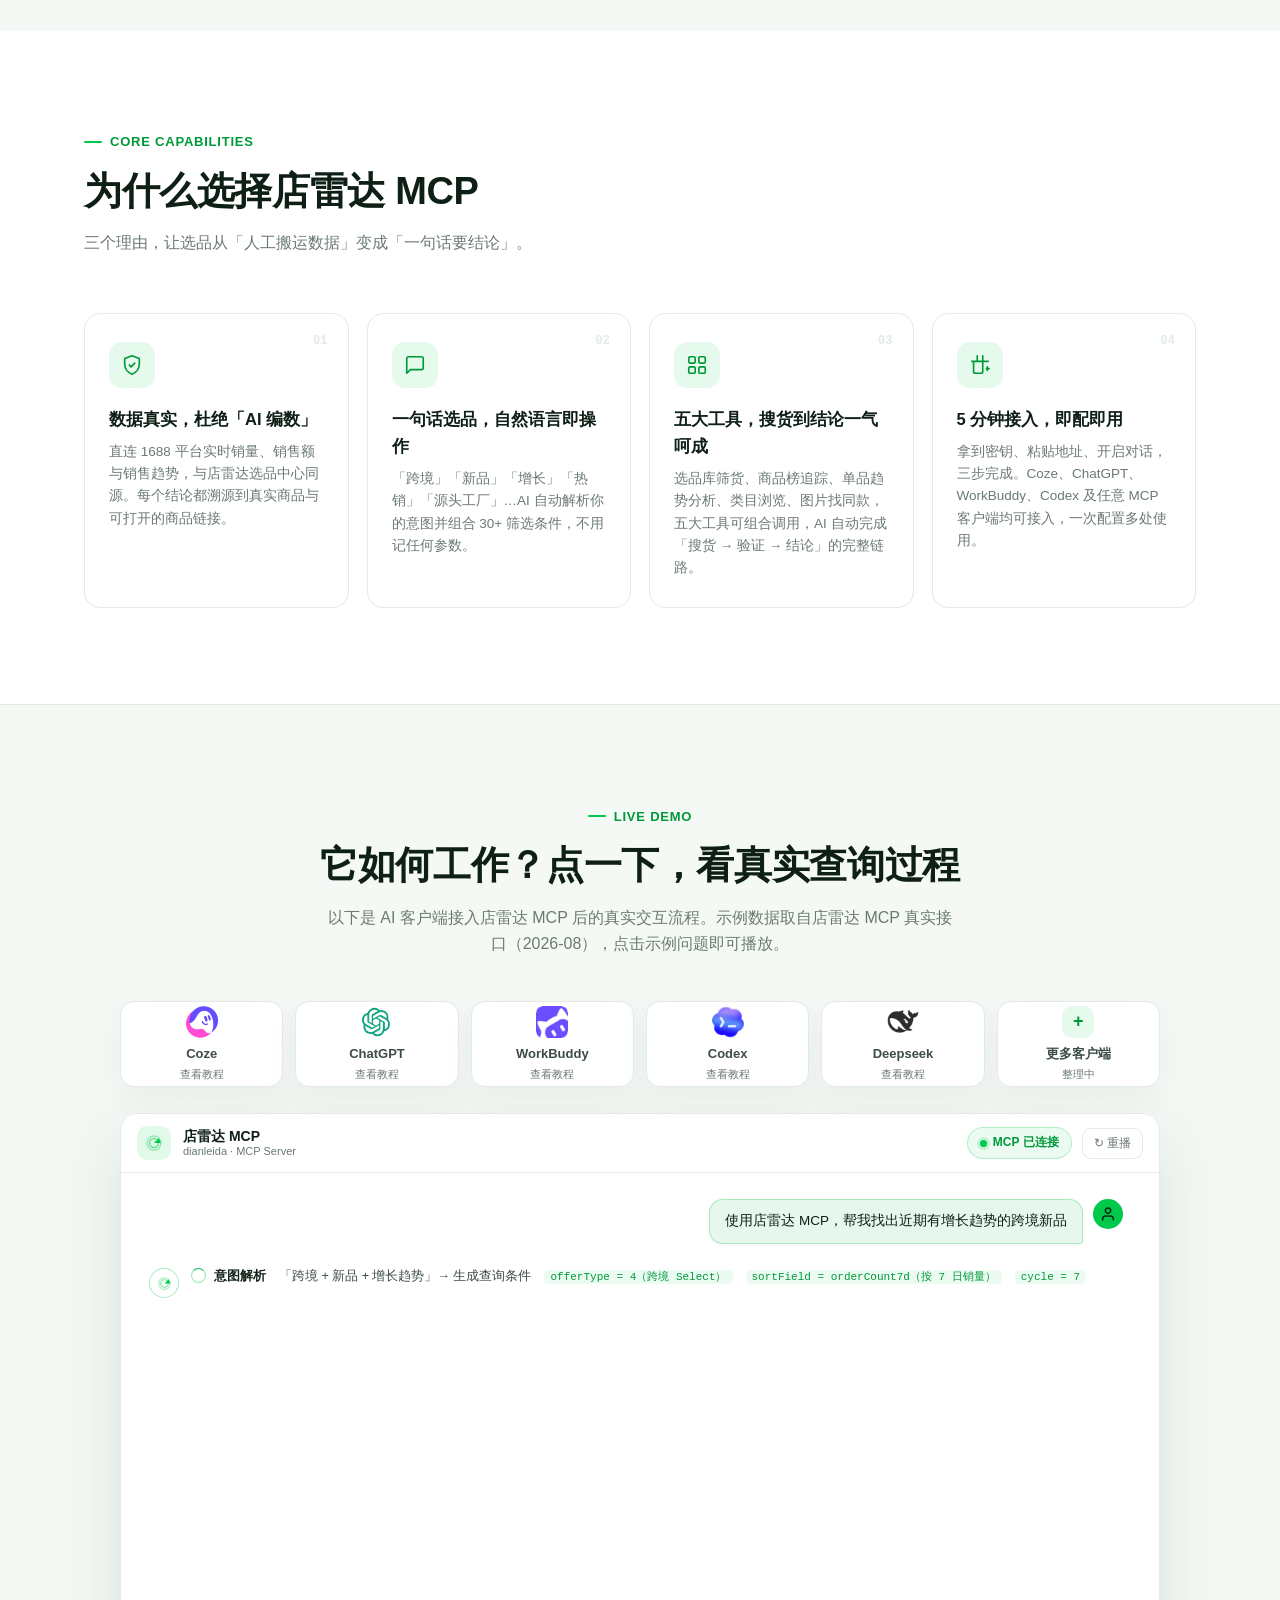
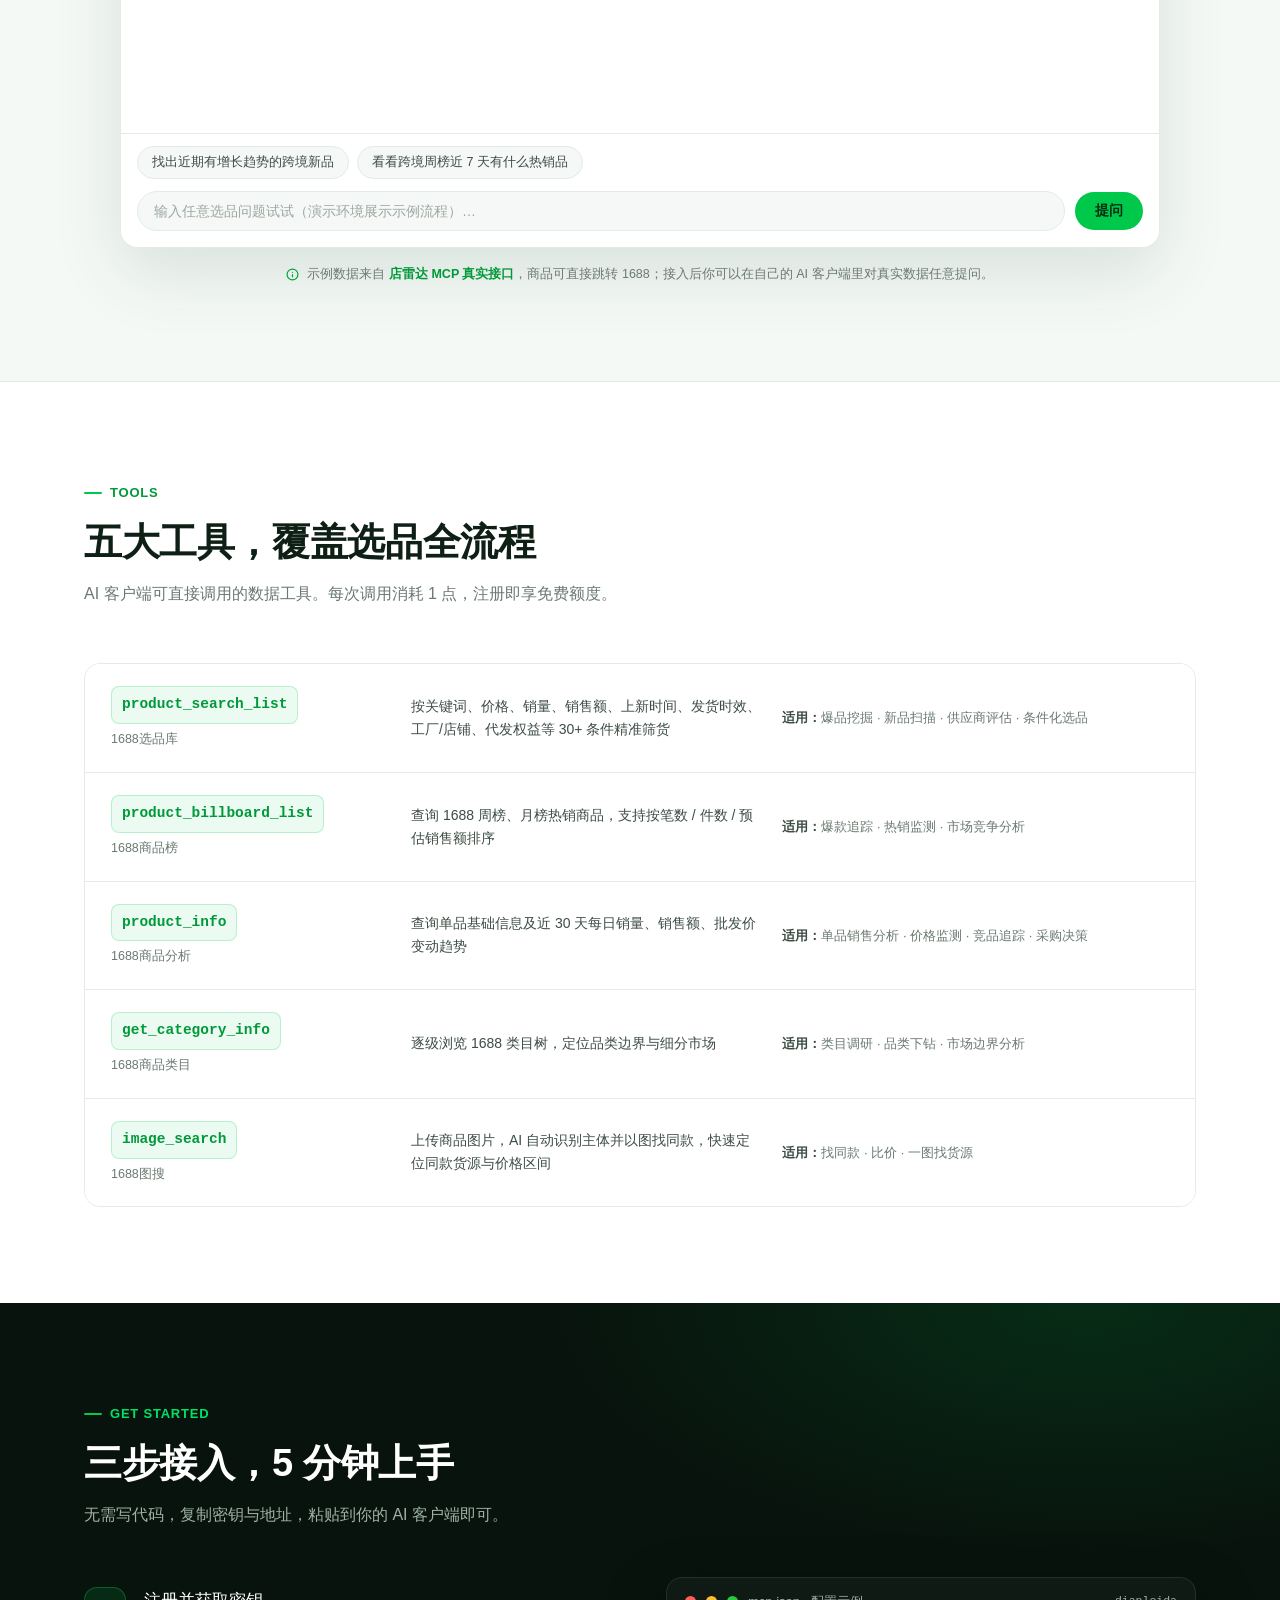
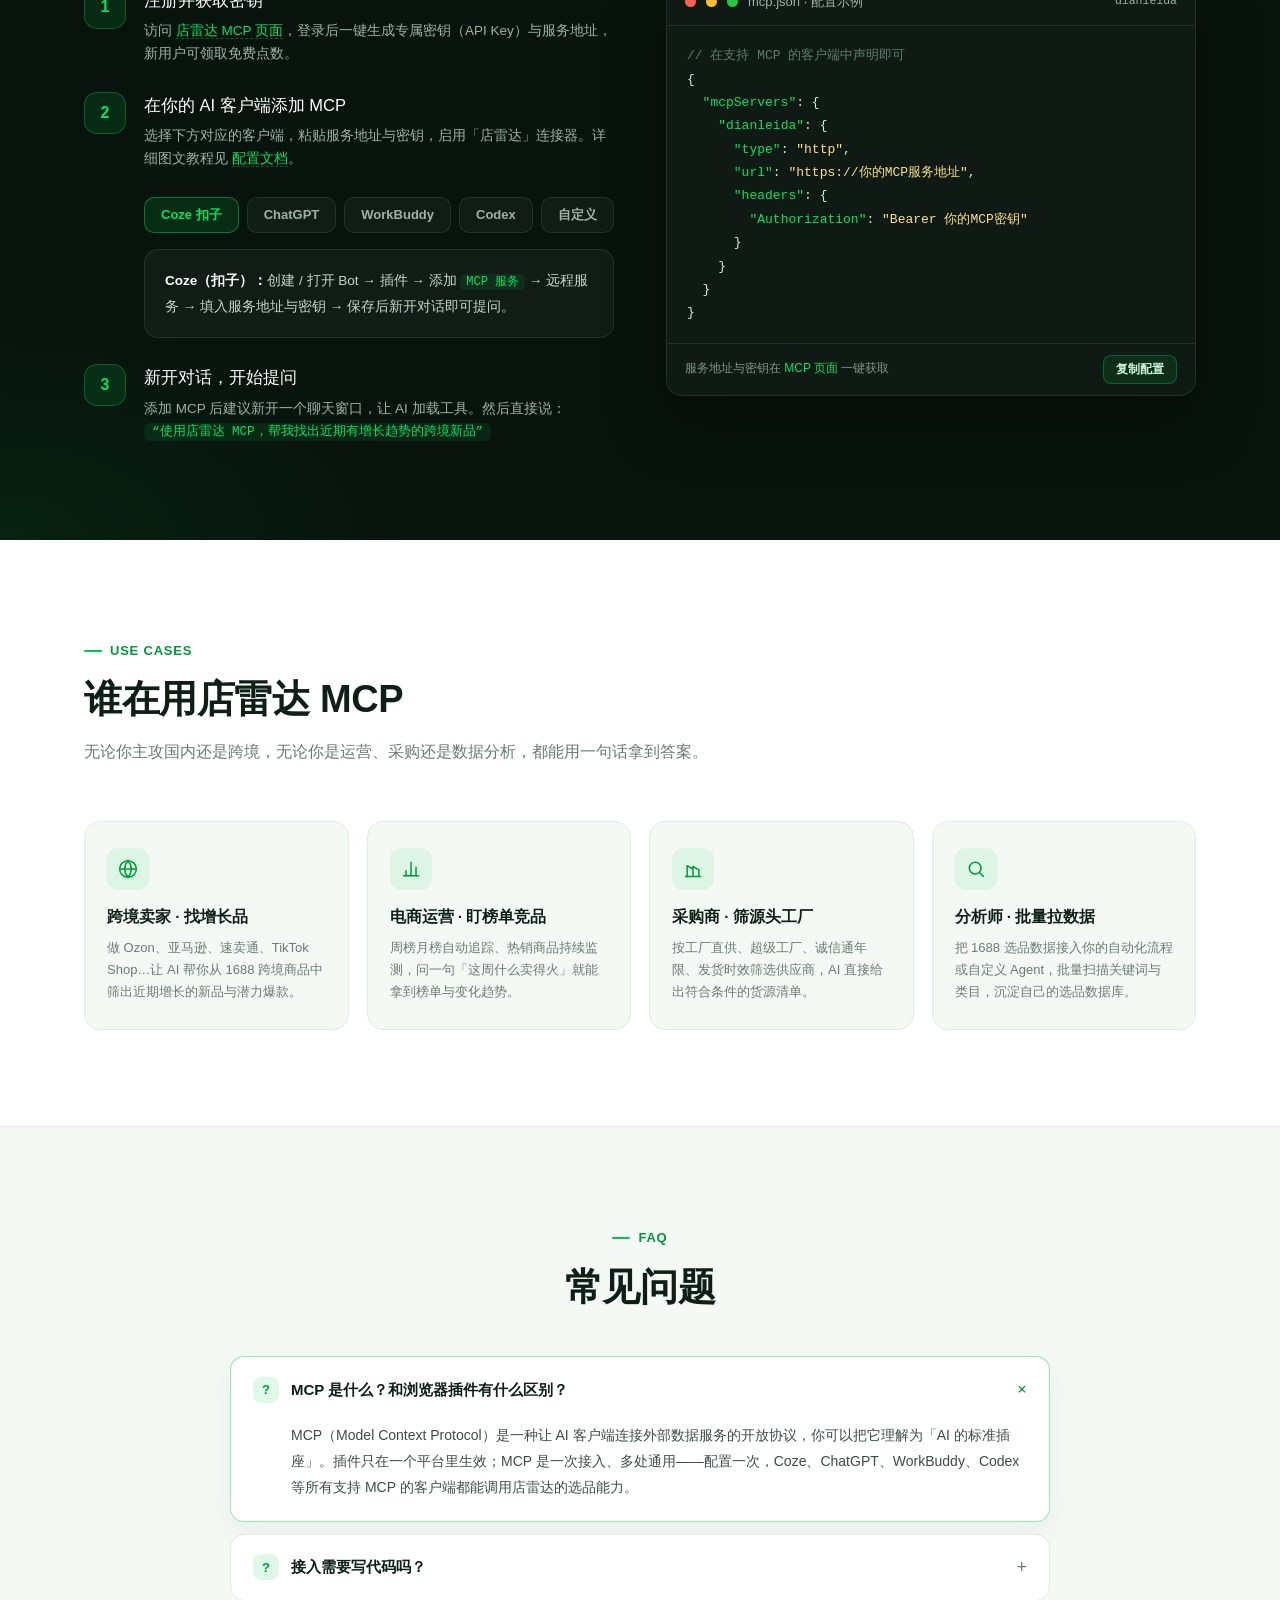
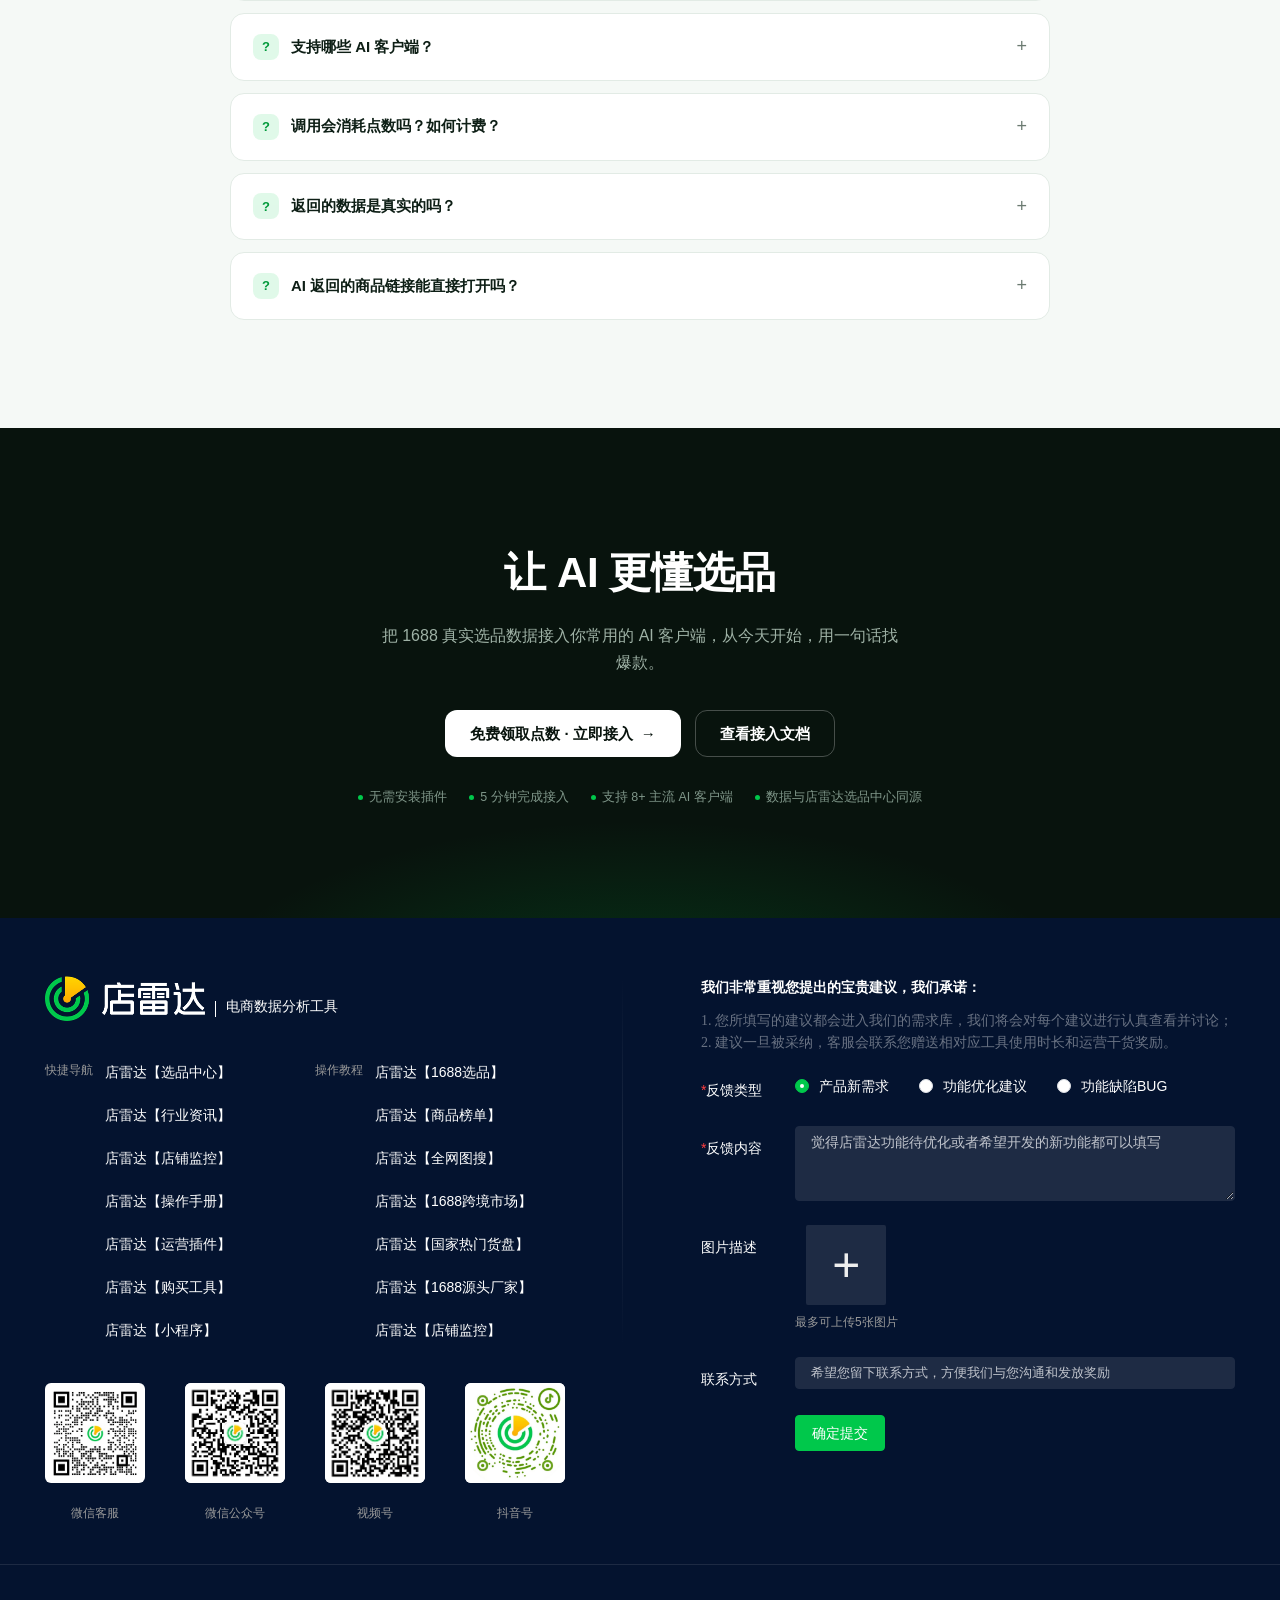
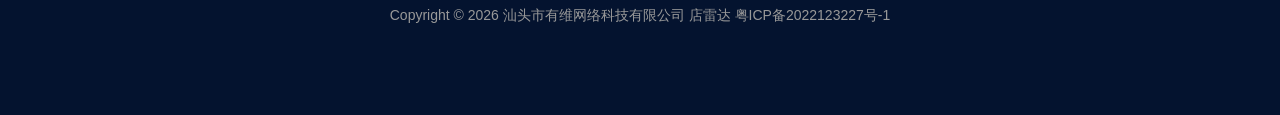
==== commit 2eb146c1: "更新: 2026-09-02 18:46:18" ====
--- a/店雷达MCP服务宣传页_嵌入官网导航.html
+++ b/店雷达MCP服务宣传页_嵌入官网导航.html
@@ -168,6 +168,13 @@
   /* ---------- 演示 ---------- */
   .demo{padding:96px 0;background:var(--bg-soft);border-top:1px solid var(--line);border-bottom:1px solid var(--line)}
   .demo-wrap{max-width:1040px;margin:0 auto}
+  .client-strip{max-width:1040px;margin:0 auto 26px;display:grid;grid-template-columns:repeat(6,1fr);gap:12px}
+  .client-card{height:86px;border:1px solid var(--line);border-radius:14px;background:#fff;display:flex;flex-direction:column;align-items:center;justify-content:center;gap:9px;box-shadow:0 10px 30px rgba(8,60,35,.05);transition:.22s}
+  .client-card:hover{transform:translateY(-2px);border-color:rgba(0,200,75,.38);box-shadow:0 16px 38px rgba(8,60,35,.09)}
+  .client-card img{width:32px;height:32px;object-fit:contain;display:block}
+  .client-card .more-ico{width:32px;height:32px;border-radius:10px;background:rgba(0,200,75,.1);color:var(--brand-deep);display:flex;align-items:center;justify-content:center;font-weight:800;font-size:18px}
+  .client-card span{font-size:13px;font-weight:600;color:var(--ink-2);line-height:1;white-space:nowrap}
+  .client-card small{display:block;font-size:10.5px;color:var(--muted);font-weight:500;margin-top:-3px;white-space:nowrap}
   /* ---------- 交互演示（AI 客户端风格） ---------- */
   .chat{border:1px solid var(--line);border-radius:18px;background:#fff;overflow:hidden;box-shadow:0 24px 70px rgba(8,60,35,.12)}
   .chat-head{display:flex;align-items:center;gap:12px;padding:12px 16px;background:#fff;border-bottom:1px solid var(--line)}
@@ -350,6 +357,7 @@
     .tool-row{grid-template-columns:1fr;gap:10px;padding:20px}
     .what-grid{grid-template-columns:1fr;gap:36px}
     .demo-wrap{max-width:92vw}
+    .client-strip{grid-template-columns:repeat(3,1fr);max-width:92vw}
     .pcards{grid-template-columns:repeat(2,1fr)}
   }
   @media (max-width:720px){
@@ -361,6 +369,8 @@
     .cmp{grid-template-columns:1fr}
     .sec-head{margin-bottom:40px}
     section{padding:72px 0}
+    .client-strip{grid-template-columns:repeat(2,1fr);gap:10px}
+    .client-card{height:78px}
     .chat-body{height:520px;padding:18px 16px 14px;gap:18px}
     .msg.user .bubble{max-width:100%}
     .msg.ai .ai-body{max-width:100%}
@@ -594,6 +604,38 @@
       <h2 class="sec-title">它如何工作？点一下，看真实查询过程</h2>
       <p class="sec-sub" style="margin-left:auto;margin-right:auto">以下是 AI 客户端接入店雷达 MCP 后的真实交互流程。示例数据取自店雷达 MCP 真实接口（2026-08），点击示例问题即可播放。</p>
     </div>
+    <div class="client-strip reveal" aria-label="支持的 AI 客户端">
+      <a class="client-card" href="https://www.dianleida.net/mcp/docs/" target="_blank" rel="noopener">
+        <img src="images/ai-coze.png" alt="Coze">
+        <span>Coze</span>
+        <small>查看教程</small>
+      </a>
+      <a class="client-card" href="https://www.dianleida.net/mcp/docs/" target="_blank" rel="noopener">
+        <img src="images/ai-chatgpt.png" alt="ChatGPT">
+        <span>ChatGPT</span>
+        <small>查看教程</small>
+      </a>
+      <a class="client-card" href="https://www.dianleida.net/mcp/docs/" target="_blank" rel="noopener">
+        <img src="images/ai-workbuddy.png" alt="WorkBuddy">
+        <span>WorkBuddy</span>
+        <small>查看教程</small>
+      </a>
+      <a class="client-card" href="https://www.dianleida.net/mcp/docs/" target="_blank" rel="noopener">
+        <img src="images/ai-codex.png" alt="Codex">
+        <span>Codex</span>
+        <small>查看教程</small>
+      </a>
+      <a class="client-card" href="https://www.dianleida.net/mcp/docs/" target="_blank" rel="noopener">
+        <img src="images/ai-deepseek.png" alt="Deepseek herness">
+        <span>Deepseek</span>
+        <small>查看教程</small>
+      </a>
+      <a class="client-card" href="https://www.dianleida.net/mcp/docs/" target="_blank" rel="noopener">
+        <div class="more-ico">+</div>
+        <span>更多客户端</span>
+        <small>整理中</small>
+      </a>
+    </div>
     <div class="demo-wrap reveal" id="demoWrap">
       <div class="chat">
         <div class="chat-head">
